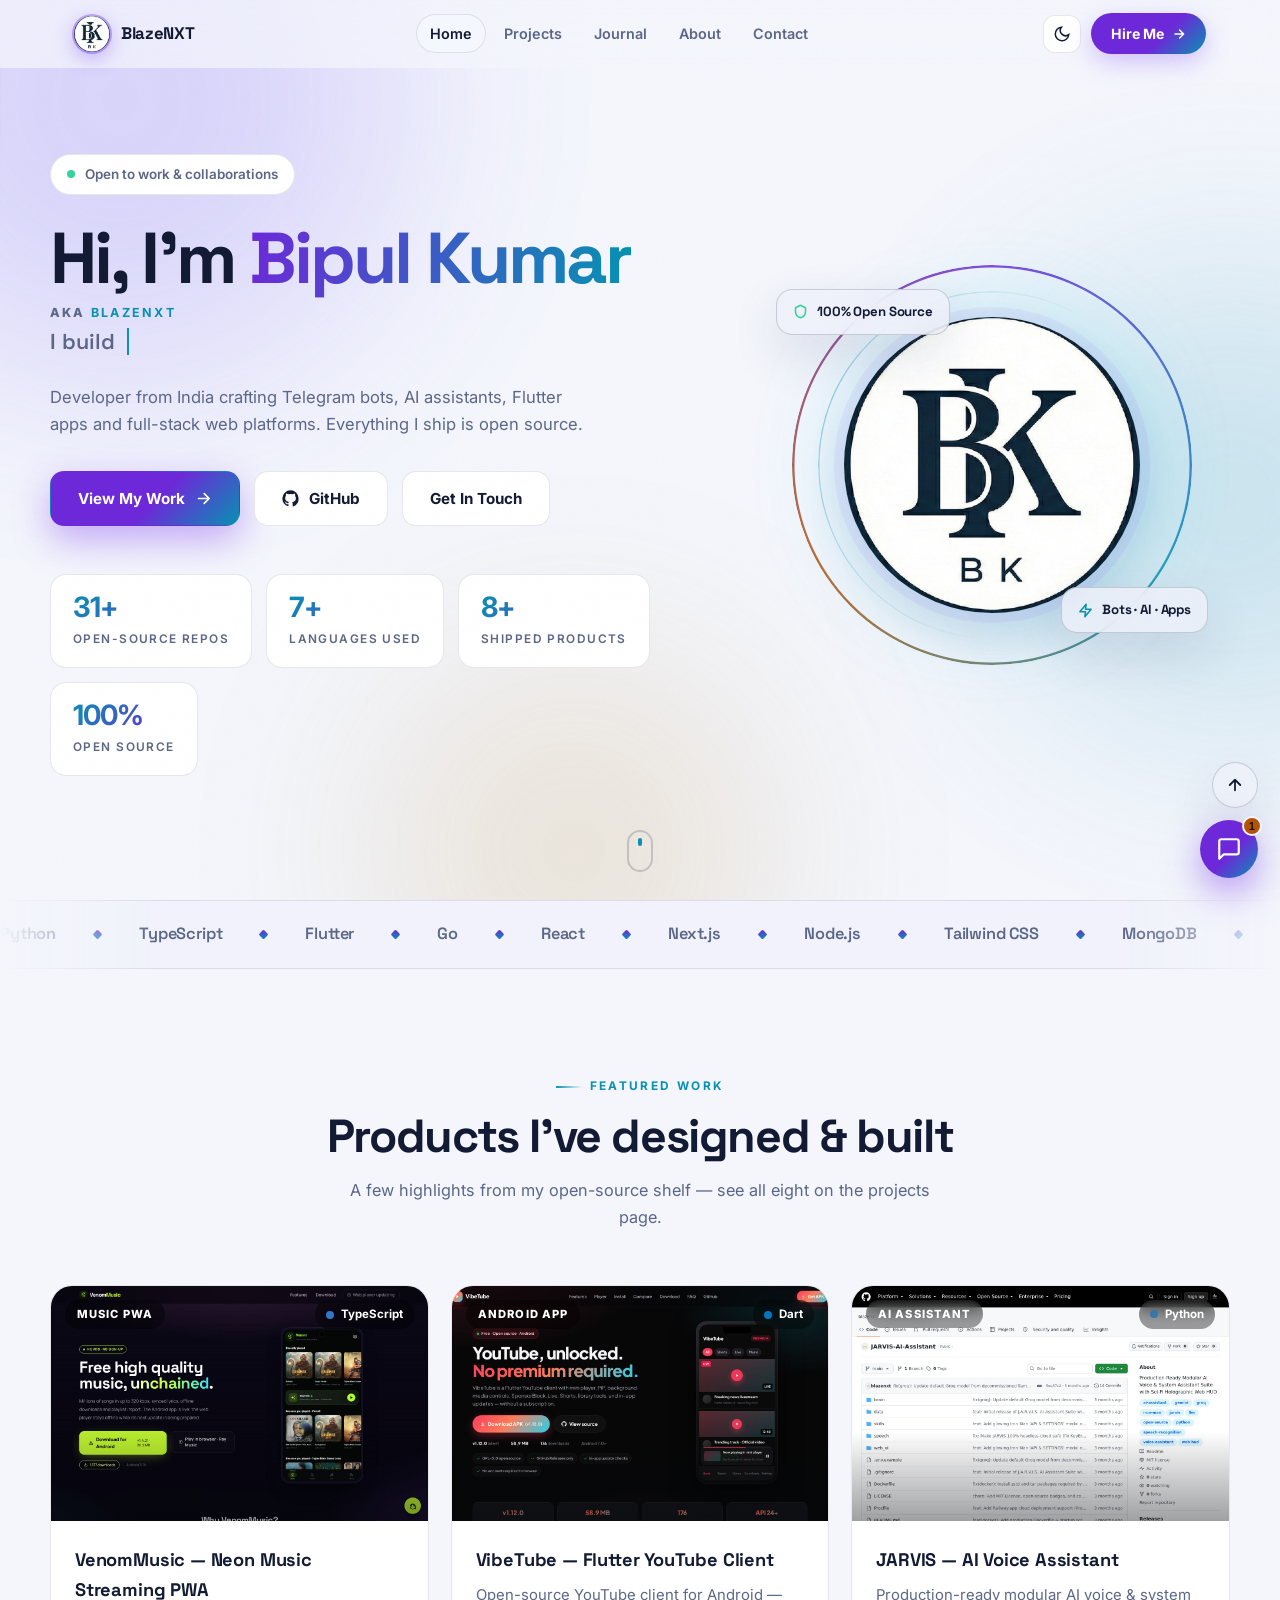
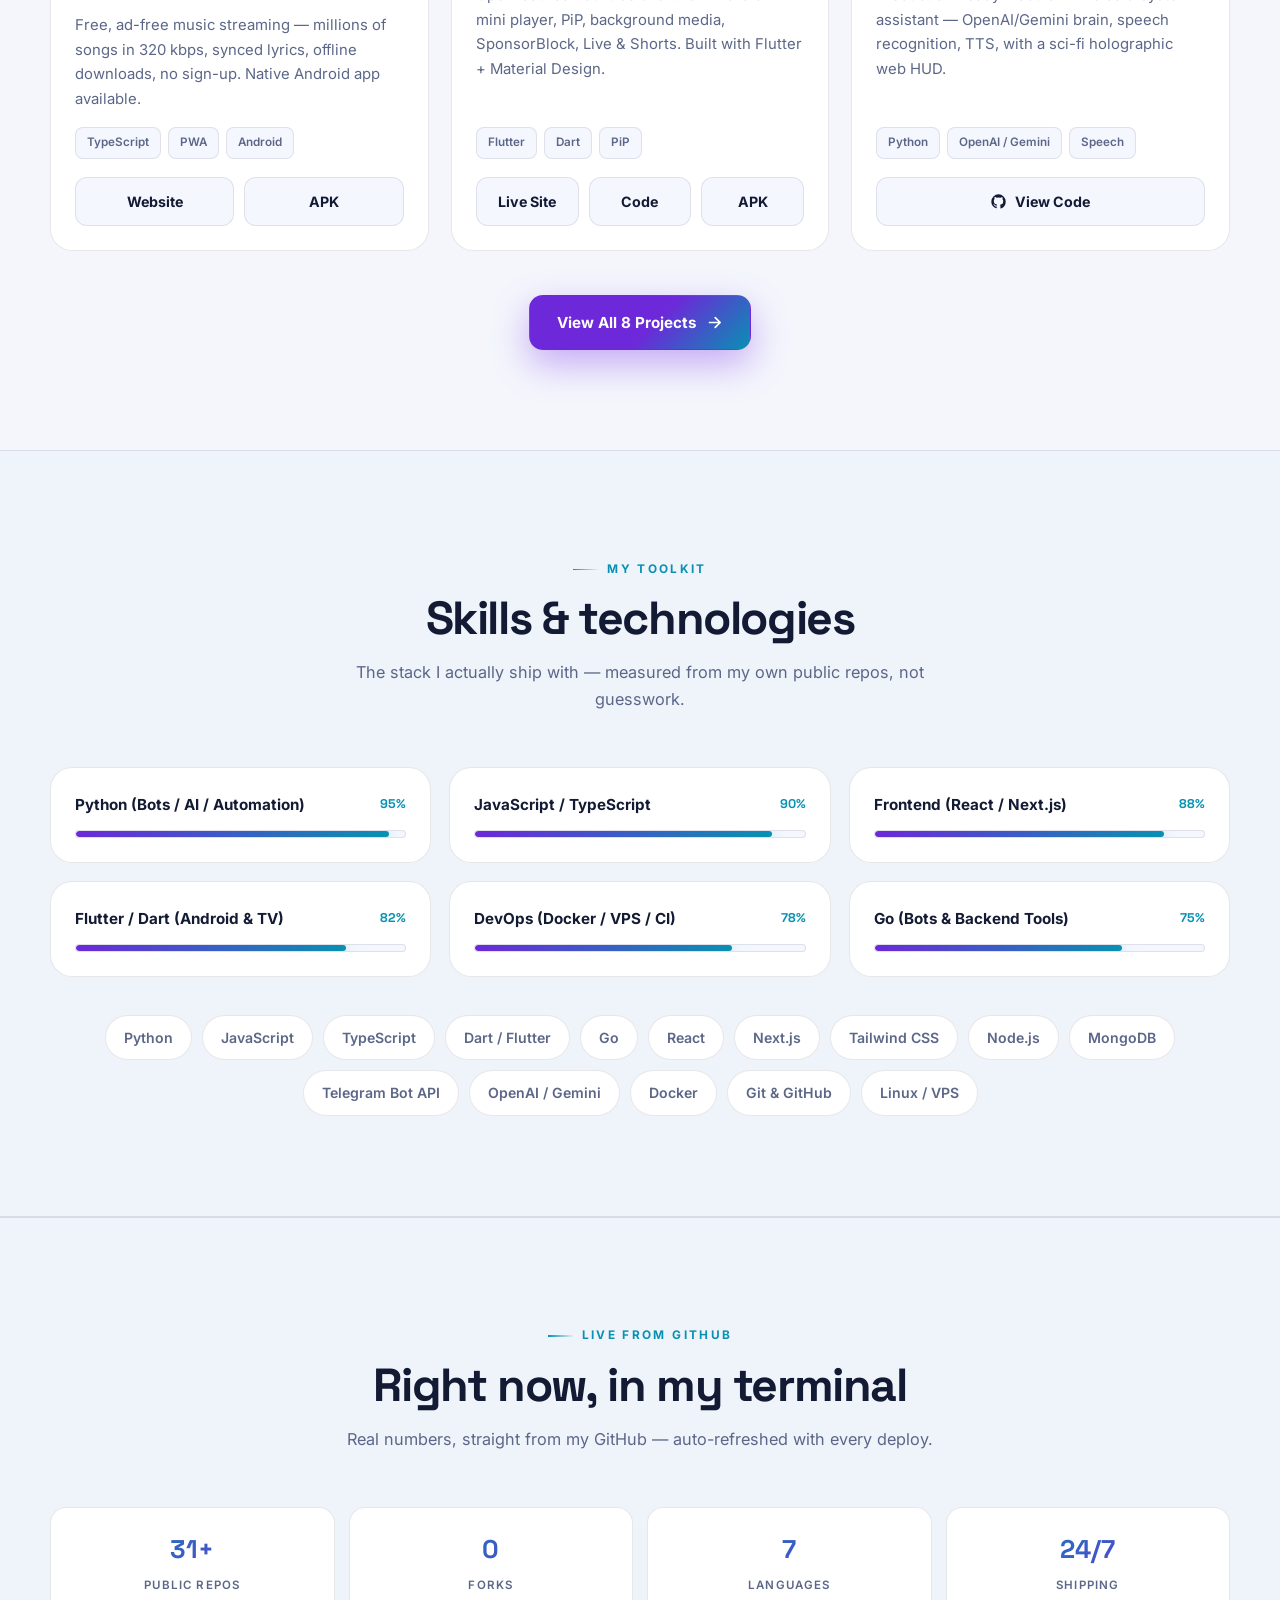
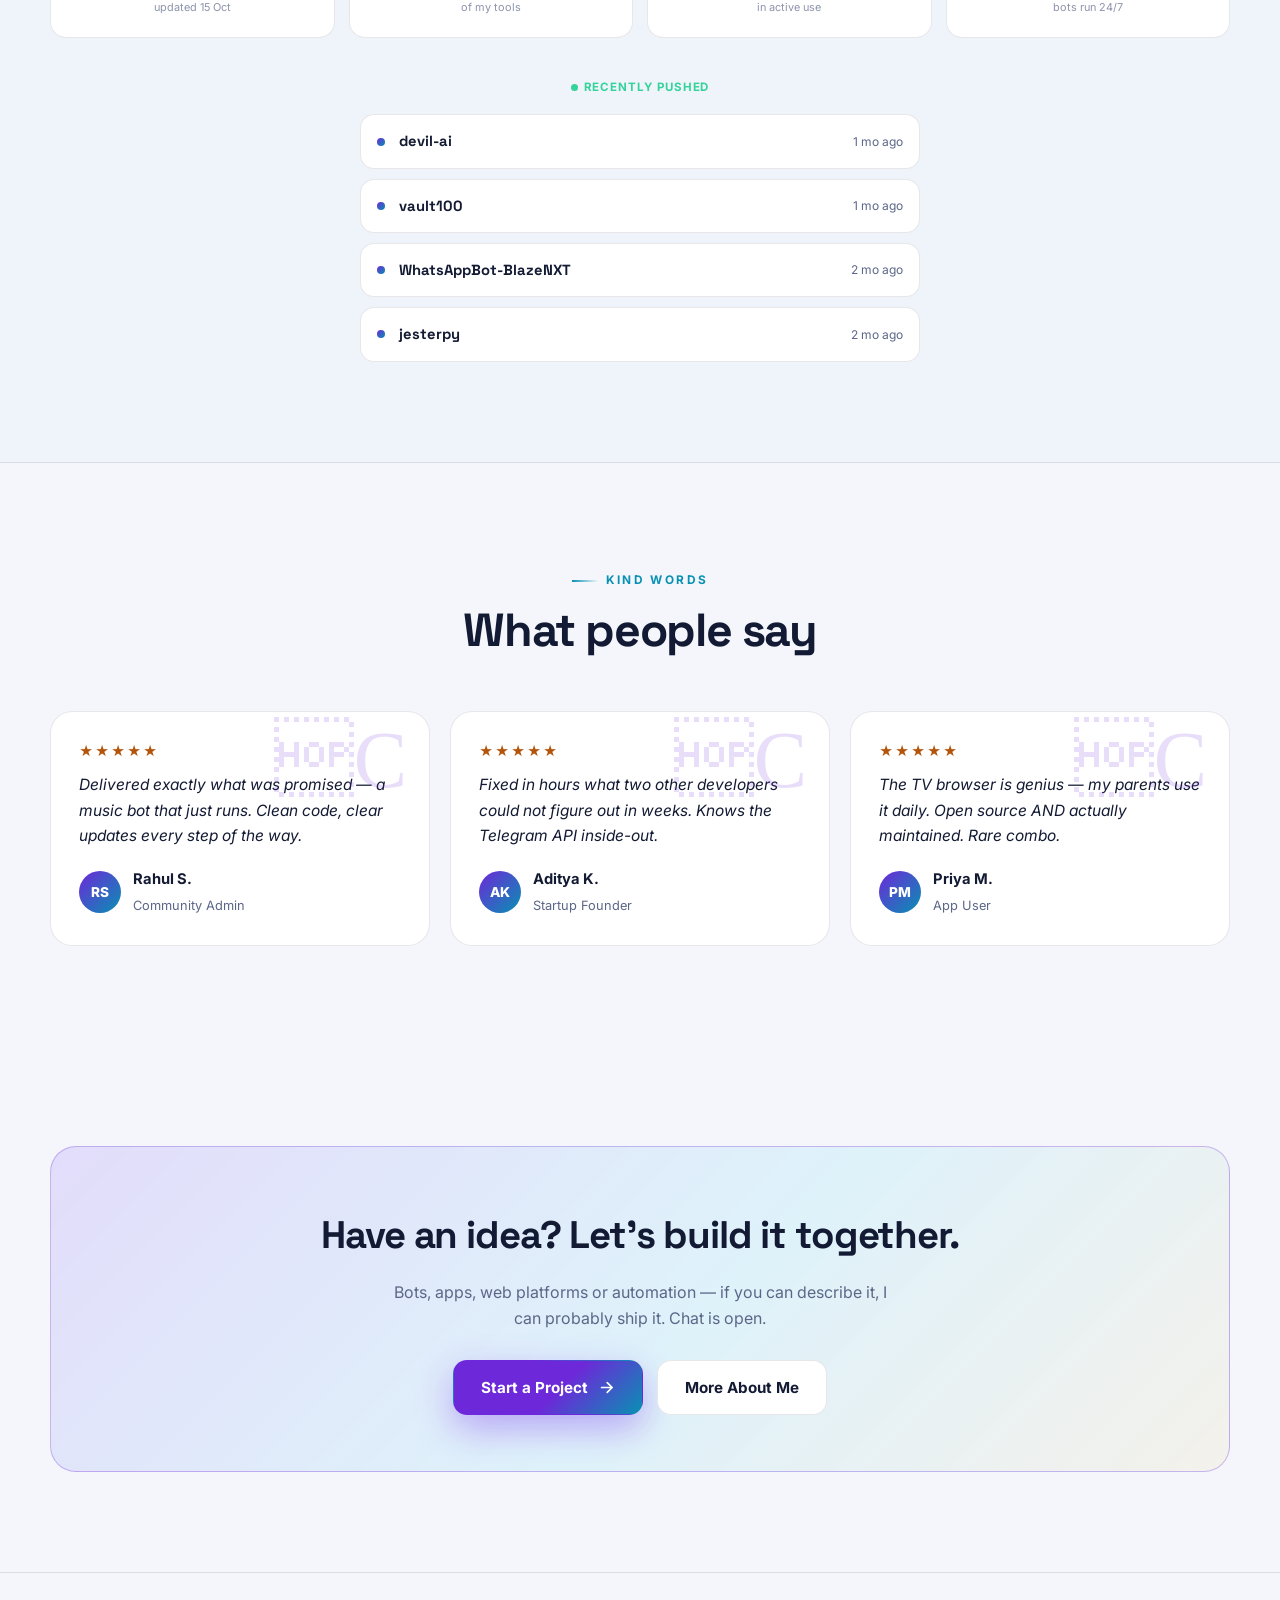
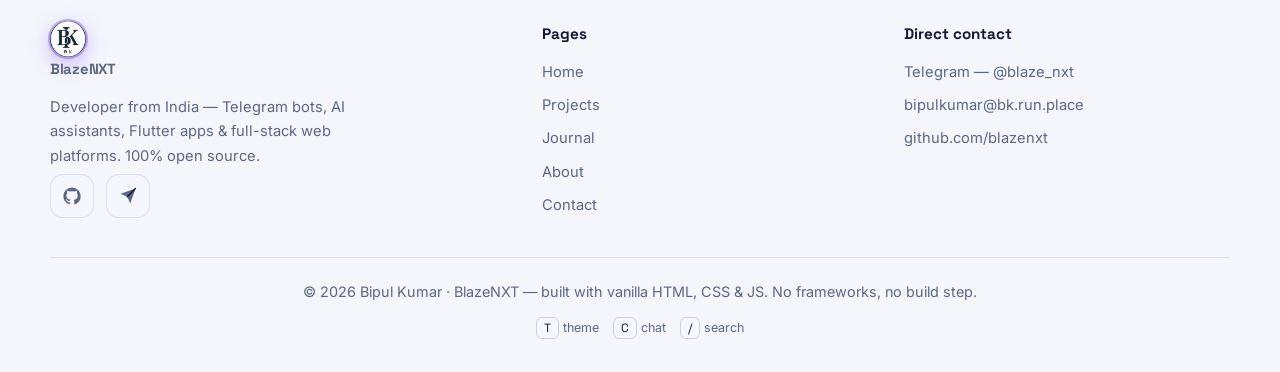
==== index.html @ 7c43fa4e "Update all project descriptions from real repo/live site info" ====
<!DOCTYPE html>
<html lang="en">
<head>
<meta charset="UTF-8" />
<meta name="viewport" content="width=device-width, initial-scale=1.0" />
<title>Bipul Kumar — Full-Stack Developer & Bot Builder</title>
<meta name="description" content="Portfolio of Bipul Kumar (BlazeNXT) — Telegram bots, AI assistants, Flutter apps & full-stack web platforms. 100% open source." />
<link rel="canonical" href="https://blazenxt.github.io/index.html" />
<meta property="og:url" content="https://blazenxt.github.io/index.html" />
<meta property="og:title" content="Bipul Kumar — Full-Stack Developer & Bot Builder" />
<meta property="og:description" content="Portfolio of Bipul Kumar (BlazeNXT) — Telegram bots, AI assistants, Flutter apps & full-stack web platforms. 100% open source." />
<meta property="og:image" content="https://blazenxt.github.io/logo.png" />
<link rel="icon" type="image/png" href="[data-uri]" />
<link rel="preconnect" href="https://fonts.googleapis.com" />
<link rel="preconnect" href="https://fonts.gstatic.com" crossorigin />
<link href="https://fonts.googleapis.com/css2?family=Inter:wght@400;500;600;700;800&family=Space+Grotesk:wght@500;600;700&display=swap" rel="stylesheet" />
<style>
:root{
  --bg:#050816; --bg-2:#0a0f1f;
  --panel:rgba(255,255,255,.05); --panel-2:rgba(255,255,255,.08);
  --text:#eef2ff; --muted:#9aa6c7;
  --line:rgba(255,255,255,.12); --line-2:rgba(255,255,255,.22);
  --accent:#7c3aed; --accent-2:#22d3ee; --accent-3:#fbbf24; --accent-4:#f472b6; --ok:#34d399;
  --radius:22px;
  --shadow:0 30px 80px rgba(0,0,0,.55);
  --glow:0 0 80px rgba(124,58,237,.35);
  --max:1180px;
  --font-display:"Space Grotesk","Inter",system-ui,sans-serif;
  --font-body:"Inter",system-ui,-apple-system,"Segoe UI",Roboto,sans-serif;
}
html[data-theme="light"]{
  --bg:#f4f6fc; --bg-2:#eef1fa; --panel:#ffffff; --panel-2:#f5f7ff;
  --text:#131a33; --muted:#5c6788;
  --line:rgba(19,26,51,.10); --line-2:rgba(19,26,51,.18);
  --accent:#6d28d9; --accent-2:#0891b2; --accent-3:#b45309; --accent-4:#be185d;
  --shadow:0 20px 50px rgba(30,42,90,.12); --glow:0 0 60px rgba(109,40,217,.18);
}
*{box-sizing:border-box;margin:0;padding:0}
html[data-theme="light"] body::after{opacity:.015;mix-blend-mode:multiply}
body::after{content:"";position:fixed;inset:0;z-index:999;pointer-events:none;opacity:.025;mix-blend-mode:overlay;background-image:url("data:image/svg+xml,%3Csvg xmlns='http://www.w3.org/2000/svg' width='200' height='200'%3E%3Cfilter id='n'%3E%3CfeTurbulence type='fractalNoise' baseFrequency='0.9' numOctaves='2' stitchTiles='stitch'/%3E%3C/filter%3E%3Crect width='100%25' height='100%25' filter='url(%23n)'/%3E%3C/svg%3E")}
html{scroll-behavior:smooth}
body{
  font-family:var(--font-body); background:var(--bg); color:var(--text);
  line-height:1.65; -webkit-font-smoothing:antialiased; overflow-x:hidden;
  transition:background .4s ease,color .4s ease;
  animation:pagein .45s ease;
}
@keyframes pagein{from{opacity:0}to{opacity:1}}
::selection{background:rgba(139,92,246,.45);color:#fff}
img{max-width:100%;display:block}
a{color:inherit;text-decoration:none}
section{padding:100px 24px;position:relative;scroll-margin-top:80px}
.wrap{max-width:var(--max);margin:0 auto}
h1,h2,h3,.brand{font-family:var(--font-display)}
.eyebrow{display:inline-flex;align-items:center;gap:8px;font-size:.74rem;letter-spacing:.2em;text-transform:uppercase;color:var(--accent-2);font-weight:700;margin-bottom:14px}
.eyebrow::before{content:"";width:26px;height:1.5px;background:linear-gradient(90deg,var(--accent-2),transparent)}
h2.title{font-size:clamp(1.9rem,4vw,2.9rem);line-height:1.12;letter-spacing:-.03em;font-weight:700}
.lead{color:var(--muted);max-width:62ch;margin-top:14px;font-size:1.02rem}
.section-head{margin-bottom:54px}

/* Ambient */
.ambient{position:fixed;inset:0;z-index:-2;overflow:hidden;pointer-events:none}
.ambient::before{
  content:"";position:absolute;inset:0;
  background:linear-gradient(rgba(255,255,255,.025) 1px,transparent 1px),linear-gradient(90deg,rgba(255,255,255,.025) 1px,transparent 1px);
  background-size:56px 56px;
  mask-image:radial-gradient(ellipse 90% 60% at 50% 0%,#000 30%,transparent 75%);
  -webkit-mask-image:radial-gradient(ellipse 90% 60% at 50% 0%,#000 30%,transparent 75%);
}
html[data-theme="light"] .ambient::before{
  background:linear-gradient(rgba(19,26,51,.05) 1px,transparent 1px),linear-gradient(90deg,rgba(19,26,51,.05) 1px,transparent 1px);
}
html[data-theme="light"] .orb{opacity:.18}
html[data-theme="light"] .ambient::before{opacity:.6}
.orb{position:absolute;border-radius:50%;filter:blur(110px);opacity:.5;animation:drift 22s ease-in-out infinite}
.o1{width:560px;height:560px;background:#5b3df5;top:-180px;left:-160px}
.o2{width:460px;height:460px;background:#0891b2;top:30%;right:-180px;animation-delay:-8s;opacity:.4}
.o3{width:380px;height:380px;background:#b8862d;bottom:-140px;left:30%;animation-delay:-15s;opacity:.22}
@keyframes drift{0%,100%{transform:translate(0,0) scale(1)}33%{transform:translate(60px,-40px) scale(1.1)}66%{transform:translate(-40px,40px) scale(.94)}}

#progress{position:fixed;top:0;left:0;height:2.5px;width:0;z-index:99;background:linear-gradient(90deg,var(--accent),var(--accent-2),var(--accent-3))}

/* Nav */
header.nav{
  position:fixed;top:0;left:0;right:0;z-index:50;
  backdrop-filter:blur(18px);-webkit-backdrop-filter:blur(18px);
  background:color-mix(in srgb,var(--bg) 72%,transparent);
  border-bottom:1px solid transparent;transition:border-color .3s,background .3s;
}
header.nav.scrolled{border-bottom-color:var(--line)}
.nav-in{max-width:var(--max);margin:0 auto;padding:13px 24px;display:flex;align-items:center;gap:18px;justify-content:space-between}
.brand{display:flex;align-items:center;gap:11px;font-weight:700;font-size:1.05rem;letter-spacing:-.02em}
.brand .dot{width:36px;height:36px;border-radius:50%;object-fit:cover;display:block;box-shadow:0 0 0 2px rgba(139,92,246,.5),0 6px 20px rgba(139,92,246,.45)}
nav.links{display:flex;gap:4px;align-items:center}
nav.links a{padding:8px 14px;border-radius:999px;font-size:.9rem;color:var(--muted);font-weight:600;transition:.25s}
nav.links a:hover{color:var(--text);background:var(--panel-2)}
nav.links a.active{color:var(--text);background:var(--panel-2);box-shadow:inset 0 0 0 1px var(--line)}
.nav-actions{display:flex;align-items:center;gap:10px}
.icon-btn{width:38px;height:38px;border-radius:12px;border:1px solid var(--line);background:var(--panel);display:grid;place-items:center;cursor:pointer;color:var(--text);transition:.25s}
.icon-btn:hover{transform:translateY(-2px);border-color:var(--line-2)}
.burger{display:none}
.hire-btn{
  padding:9px 20px;border-radius:999px;font-size:.88rem;font-weight:700;
  background:linear-gradient(135deg,var(--accent),#6d28d9 60%,var(--accent-2));color:#fff;
  box-shadow:0 8px 24px rgba(139,92,246,.35);transition:.25s;display:inline-flex;align-items:center;gap:8px;
}
.hire-btn:hover{transform:translateY(-2px);box-shadow:0 12px 32px rgba(139,92,246,.5)}

/* Buttons */
.btns{display:flex;gap:14px;flex-wrap:wrap}
.btn{padding:14px 27px;border-radius:14px;font-weight:700;font-size:.95rem;cursor:pointer;border:1px solid transparent;transition:.28s;display:inline-flex;align-items:center;gap:10px;font-family:var(--font-body)}
.btn-primary{background:linear-gradient(135deg,var(--accent),#6d28d9 55%,var(--accent-2));color:#fff;box-shadow:0 14px 36px rgba(124,58,237,.4);position:relative;overflow:hidden}
.btn-primary::after{content:"";position:absolute;inset:0;background:linear-gradient(135deg,transparent 30%,rgba(255,255,255,.25) 50%,transparent 70%);transform:translateX(-120%);transition:transform .6s}
.btn-primary:hover{transform:translateY(-3px);box-shadow:0 20px 46px rgba(124,58,237,.55)}
.btn-primary:hover::after{transform:translateX(120%)}
.btn-ghost{background:var(--panel);border-color:var(--line);color:var(--text);backdrop-filter:blur(8px)}
.btn-ghost:hover{transform:translateY(-3px);border-color:var(--line-2);background:var(--panel-2)}

/* Cards */
.card{background:var(--panel);border:1px solid var(--line);border-radius:var(--radius);padding:28px;backdrop-filter:blur(8px);transition:transform .3s,border-color .3s,box-shadow .3s}.card:hover{transform:translateY(-4px);border-color:var(--line-2);box-shadow:var(--shadow)}
.bento{display:grid;grid-template-columns:repeat(12,1fr);gap:18px}
.b-card{background:var(--panel);border:1px solid var(--line);border-radius:var(--radius);padding:28px;transition:.3s;position:relative;overflow:hidden;backdrop-filter:blur(8px)}
.b-card::before{content:"";position:absolute;inset:0;opacity:0;transition:.35s;pointer-events:none;background:radial-gradient(420px circle at var(--mx,50%) var(--my,50%),rgba(139,92,246,.13),transparent 45%)}
.b-card:hover{transform:translateY(-6px) scale(1.01);border-color:var(--accent);box-shadow:var(--glow),0 20px 50px rgba(0,0,0,.35)}
.b-card:hover::before{opacity:1}
.b-card h3{font-size:1.12rem;margin-bottom:10px;display:flex;align-items:center;gap:12px;letter-spacing:-.01em}
.b-card h3 .ic{width:38px;height:38px;border-radius:12px;display:grid;place-items:center;flex:none;background:color-mix(in srgb,var(--accent) 16%,transparent);border:1px solid color-mix(in srgb,var(--accent) 30%,transparent);color:var(--accent-2)}
.b-card p{color:var(--muted);font-size:.95rem}

/* Hero */
.hero{min-height:100svh;display:flex;align-items:center;padding-top:130px;overflow:hidden}
.hero-grid{display:grid;grid-template-columns:1.15fr .85fr;gap:60px;align-items:center;position:relative;z-index:1}
.pill{display:inline-flex;align-items:center;gap:10px;padding:8px 16px;border-radius:999px;background:var(--panel);border:1px solid var(--line);font-size:.84rem;color:var(--muted);font-weight:600;backdrop-filter:blur(8px)}
.pulse{width:8px;height:8px;border-radius:50%;background:var(--ok);box-shadow:0 0 0 0 rgba(52,211,153,.7);animation:pulse 2.2s infinite}
@keyframes pulse{0%{box-shadow:0 0 0 0 rgba(52,211,153,.55)}70%{box-shadow:0 0 0 12px rgba(52,211,153,0)}100%{box-shadow:0 0 0 0 rgba(52,211,153,0)}}
h1{font-size:clamp(2.5rem,6.4vw,4.5rem);line-height:1.04;letter-spacing:-.04em;margin:26px 0 8px;font-weight:700}
.grad{background:linear-gradient(100deg,var(--accent) 0%,var(--accent-2) 50%,var(--accent-3) 100%);background-size:200% 100%;-webkit-background-clip:text;background-clip:text;color:transparent;animation:gradshift 6s ease-in-out infinite}
@keyframes gradshift{0%,100%{background-position:0% 0}50%{background-position:100% 0}}
.aka{font-size:.78rem;font-weight:800;letter-spacing:.18em;text-transform:uppercase;color:var(--muted)}
.aka b{color:var(--accent-2)}
.role{font-size:clamp(1.05rem,2.4vw,1.35rem);color:var(--muted);font-weight:600;min-height:1.6em;font-family:var(--font-display)}
.role span{color:var(--accent-2)}
.caret{border-right:2.5px solid var(--accent-2);animation:blink 1s steps(2,start) infinite}
@keyframes blink{50%{border-color:transparent}}
.hero p.desc{color:var(--muted);margin:24px 0 32px;max-width:54ch;font-size:1.04rem}
.stats{display:flex;gap:14px;margin-top:48px;flex-wrap:wrap}
.stat{padding:16px 22px;border-radius:16px;background:var(--panel);border:1px solid var(--line);backdrop-filter:blur(8px);min-width:128px}
.stat b{display:block;font-size:1.75rem;letter-spacing:-.03em;line-height:1.2;background:linear-gradient(135deg,var(--accent-2),var(--accent));-webkit-background-clip:text;background-clip:text;color:transparent}
.stat span{font-size:.74rem;color:var(--muted);text-transform:uppercase;letter-spacing:.12em;font-weight:600}

/* Logo halo */
.logo-halo{position:relative;width:min(400px,100%);aspect-ratio:1;margin:0 auto;display:grid;place-items:center}
.ring{position:absolute;inset:0;border-radius:50%;background:conic-gradient(from 0deg,var(--accent),var(--accent-2),var(--accent-3),var(--accent));animation:spin 9s linear infinite;mask:radial-gradient(farthest-side,transparent calc(100% - 3px),#000 calc(100% - 2px));-webkit-mask:radial-gradient(farthest-side,transparent calc(100% - 3px),#000 calc(100% - 2px));opacity:.85}
.ring2{position:absolute;inset:26px;border-radius:50%;background:conic-gradient(from 180deg,transparent,var(--accent-2),transparent 60%);animation:spin 14s linear infinite reverse;mask:radial-gradient(farthest-side,transparent calc(100% - 2px),#000 calc(100% - 1px));-webkit-mask:radial-gradient(farthest-side,transparent calc(100% - 2px),#000 calc(100% - 1px));opacity:.4}
@keyframes spin{to{transform:rotate(360deg)}}
.halo-img{width:74%;border-radius:50%;position:relative;z-index:1;box-shadow:0 0 0 10px rgba(139,92,246,.08),0 0 90px rgba(34,211,238,.25),var(--shadow)}
.halo-float{position:absolute;z-index:2;background:color-mix(in srgb,var(--bg-2) 82%,transparent);border:1px solid var(--line-2);border-radius:16px;padding:11px 16px;font-size:.83rem;font-weight:700;display:flex;gap:9px;align-items:center;backdrop-filter:blur(12px);box-shadow:var(--shadow);animation:bob 6s ease-in-out infinite;font-family:var(--font-display);letter-spacing:-.01em}
.hf1{top:6%;left:-4%}.hf2{bottom:8%;right:-4%;animation-delay:-3s}
@keyframes bob{0%,100%{transform:translateY(0)}50%{transform:translateY(-12px)}}

/* Marquee */
.marquee{border-block:1px solid var(--line);padding:20px 0;overflow:hidden;background:color-mix(in srgb,var(--bg-2) 60%,transparent);mask-image:linear-gradient(90deg,transparent,#000 12%,#000 88%,transparent);-webkit-mask-image:linear-gradient(90deg,transparent,#000 12%,#000 88%,transparent)}
.mq-track{display:flex;gap:38px;width:max-content;animation:mq 30s linear infinite}
.marquee:hover .mq-track{animation-play-state:paused}
@keyframes mq{to{transform:translateX(-50%)}}
.mq-item{display:flex;align-items:center;gap:38px;font-family:var(--font-display);font-size:1.02rem;font-weight:600;color:var(--muted);white-space:nowrap;letter-spacing:-.01em}
.mq-item i{width:7px;height:7px;background:linear-gradient(135deg,var(--accent),var(--accent-2));transform:rotate(45deg);border-radius:1.5px;flex:none}

/* Soft band */
.soft{background:color-mix(in srgb,var(--bg-2) 72%,transparent);border-block:1px solid var(--line)}

/* Projects */
.filters{display:flex;gap:10px;justify-content:center;flex-wrap:wrap;margin-bottom:40px}
.filter{padding:10px 22px;border-radius:999px;background:var(--panel);border:1px solid var(--line);color:var(--muted);font-weight:700;font-size:.88rem;cursor:pointer;transition:.25s;font-family:var(--font-body)}
.filter.active{background:linear-gradient(135deg,var(--accent),var(--accent-2));color:#fff;border-color:transparent;box-shadow:0 8px 24px rgba(124,58,237,.35)}
.filter:not(.active):hover{color:var(--text);border-color:var(--line-2)}
.projects{display:grid;grid-template-columns:repeat(auto-fit,minmax(330px,1fr));gap:22px}
.project{background:var(--panel);border:1px solid var(--line);border-radius:var(--radius);overflow:hidden;transition:.35s;display:flex;flex-direction:column;backdrop-filter:blur(8px)}
.project:hover{transform:translateY(-10px);border-color:var(--accent);box-shadow:var(--shadow),0 0 40px rgba(124,58,237,.2)}
.project.hidden{display:none}
.preview{position:relative;aspect-ratio:16/10;overflow:hidden;background:var(--bg-2)}
.preview img{width:100%;height:100%;object-fit:cover;object-position:top center;display:block;transition:transform .5s cubic-bezier(.2,.8,.2,1)}
.project:hover .preview img{transform:scale(1.05)}
.preview::after{content:"";position:absolute;inset:0;pointer-events:none;background:linear-gradient(180deg,rgba(4,6,13,0) 62%,rgba(4,6,13,.38))}
.preview .tag{position:absolute;top:14px;left:14px;font-size:.7rem;font-weight:800;padding:5px 12px;border-radius:999px;background:rgba(0,0,0,.38);color:#fff;backdrop-filter:blur(8px);letter-spacing:.1em;text-transform:uppercase;z-index:2}
.preview .lang{position:absolute;top:14px;right:14px;font-size:.72rem;font-weight:700;padding:5px 11px;border-radius:999px;background:rgba(0,0,0,.38);color:#fff;backdrop-filter:blur(8px);z-index:2;display:flex;align-items:center;gap:7px}
.lang i{width:8px;height:8px;border-radius:50%;flex:none}
.p-body{padding:24px;display:flex;flex-direction:column;flex:1}
.p-body h3{font-size:1.14rem;margin-bottom:8px;letter-spacing:-.01em}
.p-body p{color:var(--muted);font-size:.93rem;margin-bottom:16px;flex:1}
.stack{display:flex;flex-wrap:wrap;gap:7px;margin-bottom:18px}
.stack span{font-size:.73rem;padding:5px 11px;border-radius:8px;background:var(--panel-2);color:var(--muted);font-weight:600;border:1px solid var(--line)}
.gh-btn{display:flex;align-items:center;justify-content:center;gap:9px;padding:12px;border-radius:12px;font-size:.89rem;font-weight:700;border:1px solid var(--line);color:var(--text);transition:.25s;background:var(--panel-2)}
.gh-btn:hover{border-color:var(--line-2);transform:translateY(-2px);box-shadow:0 10px 26px rgba(0,0,0,.25)}
.btn-row{display:flex;gap:10px}
.btn-row .gh-btn{flex:1}

/* Skills */
.skills-wrap{display:grid;grid-template-columns:repeat(auto-fit,minmax(310px,1fr));gap:18px}
.skill{padding:24px}
.skill-top{display:flex;justify-content:space-between;align-items:center;margin-bottom:13px;font-weight:700;font-size:.95rem}
.skill-top small{color:var(--accent-2);font-weight:800;font-family:var(--font-display)}
.bar{height:8px;border-radius:999px;background:var(--panel-2);overflow:hidden;border:1px solid var(--line)}
.bar i{display:block;height:100%;width:0;border-radius:999px;background:linear-gradient(90deg,var(--accent),var(--accent-2));box-shadow:0 0 14px rgba(34,211,238,.5);transition:width 1.4s cubic-bezier(.2,.8,.2,1)}
.tools{display:flex;flex-wrap:wrap;gap:10px;margin-top:38px;justify-content:center}
.tool{padding:10px 18px;border-radius:999px;background:var(--panel);border:1px solid var(--line);font-size:.88rem;font-weight:600;color:var(--muted);transition:.25s;cursor:default}
.tool:hover{color:var(--text);border-color:var(--accent);transform:translateY(-3px);box-shadow:var(--glow)}

/* Timeline */
.timeline{position:relative;padding-left:38px;max-width:760px;margin:0 auto}
.timeline::before{content:"";position:absolute;left:10px;top:8px;bottom:8px;width:2px;background:linear-gradient(180deg,var(--accent),var(--accent-2),transparent)}
.tl-item{position:relative;margin-bottom:38px}
.tl-item:last-child{margin-bottom:0}
.tl-item::before{content:"";position:absolute;left:-34px;top:20px;width:18px;height:18px;border-radius:50%;background:var(--bg);border:3px solid var(--accent);box-shadow:0 0 0 5px color-mix(in srgb,var(--accent) 20%,transparent),0 0 18px rgba(139,92,246,.6)}
.tl-card{background:var(--panel);border:1px solid var(--line);border-radius:16px;padding:22px 24px;transition:.3s;backdrop-filter:blur(8px)}
.tl-card:hover{border-color:var(--line-2);transform:translateX(6px)}
.tl-date{font-size:.76rem;color:var(--accent-2);font-weight:800;letter-spacing:.14em;text-transform:uppercase}
.tl-card h3{font-size:1.1rem;margin:6px 0 3px}
.tl-card .org{color:var(--muted);font-weight:600;font-size:.92rem}
.tl-card p{color:var(--muted);font-size:.93rem;margin-top:9px}

/* Contact */
.contact-grid{display:grid;grid-template-columns:.9fr 1.1fr;gap:20px;align-items:start}
.contact-info{display:grid;gap:13px;margin-top:4px}
.ci{display:flex;gap:14px;align-items:center;padding:15px;border-radius:14px;background:var(--panel-2);border:1px solid var(--line);transition:.25s}
.ci:hover{border-color:var(--line-2);transform:translateY(-2px)}
.ci .ic{width:42px;height:42px;border-radius:13px;display:grid;place-items:center;flex:none;background:color-mix(in srgb,var(--accent) 20%,transparent);border:1px solid color-mix(in srgb,var(--accent) 32%,transparent);color:var(--accent-2)}
.ci small{display:block;color:var(--muted);font-size:.78rem;text-transform:uppercase;letter-spacing:.1em;font-weight:700}
.ci b{font-size:.94rem;word-break:break-all}
.field{margin-bottom:16px}
.field label{display:block;font-size:.83rem;font-weight:700;margin-bottom:8px;color:var(--muted)}
.field input,.field textarea{width:100%;padding:14px 16px;border-radius:13px;border:1px solid var(--line);background:var(--panel-2);color:var(--text);font-family:inherit;font-size:.95rem;transition:.25s}
.field input:focus,.field textarea:focus{outline:none;border-color:var(--accent);box-shadow:0 0 0 4px color-mix(in srgb,var(--accent) 16%,transparent)}
textarea{resize:vertical;min-height:130px}
.faq details{background:var(--panel);border:1px solid var(--line);border-radius:14px;padding:18px 22px;margin-bottom:12px;transition:.25s}
.faq details[open]{border-color:var(--line-2)}
.faq summary{cursor:pointer;font-weight:700;font-family:var(--font-display);letter-spacing:-.01em;list-style:none;display:flex;align-items:center;gap:12px}
.faq summary::before{content:"+";width:26px;height:26px;border-radius:9px;background:color-mix(in srgb,var(--accent) 18%,transparent);color:var(--accent-2);display:grid;place-items:center;font-weight:800;flex:none;transition:.25s}
.faq details[open] summary::before{content:"–"}
.faq details p{color:var(--muted);font-size:.93rem;margin-top:12px;padding-left:38px}

/* CTA band */
.cta-band{
  border-radius:26px;padding:56px 40px;text-align:center;position:relative;overflow:hidden;
  background:linear-gradient(135deg,rgba(139,92,246,.16),rgba(34,211,238,.10) 55%,rgba(251,191,36,.08));
  border:1px solid color-mix(in srgb,var(--accent) 30%,transparent);
}
.cta-band h2{font-size:clamp(1.6rem,3.4vw,2.4rem);letter-spacing:-.03em;margin-bottom:12px}
.cta-band p{color:var(--muted);max-width:52ch;margin:0 auto 28px}

/* Footer */
footer{border-top:1px solid var(--line);padding:48px 24px 34px;color:var(--muted);font-size:.9rem}
.foot-grid{max-width:var(--max);margin:0 auto;display:grid;grid-template-columns:1.4fr 1fr 1fr;gap:36px;margin-bottom:30px}
.foot-grid h4{font-family:var(--font-display);color:var(--text);margin-bottom:14px;font-size:.95rem}
.foot-grid a{display:block;color:var(--muted);margin-bottom:9px;transition:.2s;font-size:.92rem}
.foot-grid a:hover{color:var(--accent-2)}
.foot-bottom{max-width:var(--max);margin:0 auto;padding-top:22px;border-top:1px solid var(--line);text-align:center}
.socials{display:flex;gap:12px;margin-top:6px}
.socials a{width:44px;height:44px;border-radius:13px;display:grid;place-items:center;background:var(--panel-2);border:1px solid var(--line);transition:.25s;color:var(--muted)}
.socials a:hover{transform:translateY(-4px);color:#fff;background:linear-gradient(135deg,var(--accent),var(--accent-2));border-color:transparent;box-shadow:0 12px 28px rgba(124,58,237,.4)}

/* Floating stack: back-to-top + chat */
.fab-stack{position:fixed;right:22px;bottom:22px;z-index:80;display:flex;flex-direction:column;gap:12px;align-items:flex-end}
.to-top{width:46px;height:46px;border-radius:50%;background:color-mix(in srgb,var(--bg-2) 85%,transparent);border:1px solid var(--line-2);display:grid;place-items:center;cursor:pointer;color:var(--text);backdrop-filter:blur(12px);opacity:0;pointer-events:none;transition:.3s;box-shadow:var(--shadow)}
.to-top.show{opacity:1;pointer-events:auto}
.to-top:hover{border-color:var(--accent);color:var(--accent-2);transform:translateY(-3px)}

/* Chat widget */
.chat-fab{
  width:58px;height:58px;border-radius:50%;border:none;cursor:pointer;position:relative;
  background:linear-gradient(135deg,var(--accent),#6d28d9 55%,var(--accent-2));
  display:grid;place-items:center;color:#fff;
  box-shadow:0 14px 36px rgba(124,58,237,.5);transition:.3s;
}
.chat-fab:hover{transform:scale(1.08)}
.chat-fab svg{transition:.3s}
.chat-fab .badge{
  position:absolute;top:-4px;right:-4px;min-width:20px;height:20px;border-radius:999px;
  background:var(--accent-3);color:#1a1204;font-size:.7rem;font-weight:800;
  display:grid;place-items:center;padding:0 5px;border:2px solid var(--bg);
}
.chat-panel{
  position:fixed;right:22px;bottom:92px;width:min(370px,calc(100vw - 34px));height:min(520px,calc(100vh - 130px));
  background:color-mix(in srgb,var(--bg-2) 92%,transparent);border:1px solid var(--line-2);border-radius:22px;
  box-shadow:var(--shadow);backdrop-filter:blur(20px);z-index:90;
  display:flex;flex-direction:column;overflow:hidden;
  opacity:0;pointer-events:none;transform:translateY(16px) scale(.98);transition:.3s cubic-bezier(.2,.8,.2,1);
}
.chat-panel.open{opacity:1;pointer-events:auto;transform:none}
.ch-head{
  padding:16px 18px;display:flex;align-items:center;gap:12px;
  background:linear-gradient(135deg,rgba(139,92,246,.25),rgba(34,211,238,.14));
  border-bottom:1px solid var(--line);
}
.ch-avatar{width:40px;height:40px;border-radius:50%;object-fit:cover;box-shadow:0 0 0 2px rgba(139,92,246,.5)}
.ch-title{font-family:var(--font-display);font-weight:700;font-size:.98rem;letter-spacing:-.01em}
.ch-status{font-size:.76rem;color:var(--ok);display:flex;align-items:center;gap:6px;font-weight:600}
.ch-status i{width:7px;height:7px;border-radius:50%;background:var(--ok);animation:pulse 2.2s infinite}
.ch-close{margin-left:auto;background:none;border:none;color:var(--muted);cursor:pointer;font-size:1.2rem;padding:6px;line-height:1}
.ch-close:hover{color:var(--text)}
.ch-msgs{flex:1;overflow-y:auto;padding:16px;display:flex;flex-direction:column;gap:10px}
.ch-msgs::-webkit-scrollbar{width:5px}
.ch-msgs::-webkit-scrollbar-thumb{background:var(--line-2);border-radius:99px}
.msg{max-width:82%;padding:10px 14px;border-radius:16px;font-size:.9rem;line-height:1.5;animation:msgin .25s ease}
@keyframes msgin{from{opacity:0;transform:translateY(6px)}to{opacity:1;transform:none}}
.msg.bot{background:var(--panel-2);border:1px solid var(--line);border-bottom-left-radius:5px;align-self:flex-start;color:var(--text)}
.msg.user{background:linear-gradient(135deg,var(--accent),#6d28d9);color:#fff;border-bottom-right-radius:5px;align-self:flex-end}
.ch-chips{display:flex;flex-wrap:wrap;gap:7px;padding:0 16px 10px}
.chip-btn{padding:7px 13px;border-radius:999px;background:var(--panel);border:1px solid var(--line);color:var(--muted);font-size:.8rem;font-weight:600;cursor:pointer;transition:.2s;font-family:var(--font-body)}
.chip-btn:hover{border-color:var(--accent);color:var(--text)}
.ch-send-opts{display:flex;flex-direction:column;gap:7px;padding:0 16px 12px}
.send-opt{
  display:flex;align-items:center;gap:11px;padding:11px 14px;border-radius:13px;
  border:1px solid var(--line);background:var(--panel);font-size:.88rem;font-weight:700;
  cursor:pointer;transition:.22s;color:var(--text);font-family:var(--font-body);text-align:left;
}
.send-opt:hover{border-color:var(--line-2);transform:translateX(3px)}
.send-opt i{width:30px;height:30px;border-radius:10px;display:grid;place-items:center;flex:none;color:#fff}
.send-opt small{display:block;font-weight:500;color:var(--muted);font-size:.76rem}
.ch-inputrow{display:flex;gap:9px;padding:12px;border-top:1px solid var(--line);background:color-mix(in srgb,var(--bg) 45%,transparent)}
.ch-inputrow input{
  flex:1;padding:12px 15px;border-radius:999px;border:1px solid var(--line);
  background:var(--panel-2);color:var(--text);font-family:inherit;font-size:.9rem;outline:none;transition:.25s;
}
.ch-inputrow input:focus{border-color:var(--accent)}
.ch-inputrow button{
  width:46px;height:46px;border-radius:50%;border:none;cursor:pointer;flex:none;
  background:linear-gradient(135deg,var(--accent),var(--accent-2));color:#fff;display:grid;place-items:center;transition:.25s;
}
.ch-inputrow button:hover{transform:scale(1.06)}


/* GitHub live stats */
.gh-stats{display:grid;grid-template-columns:repeat(auto-fit,minmax(150px,1fr));gap:14px;margin-top:20px}
.ghs{padding:20px;border-radius:16px;background:var(--panel);border:1px solid var(--line);text-align:center;transition:.25s}
.ghs:hover{border-color:var(--line-2);transform:translateY(-3px)}
.ghs b{display:block;font-size:1.6rem;font-family:var(--font-display);background:linear-gradient(135deg,var(--accent-2),var(--accent));-webkit-background-clip:text;background-clip:text;color:transparent}
.ghs span{font-size:.72rem;color:var(--muted);text-transform:uppercase;letter-spacing:.1em;font-weight:600}
.ghs small{display:block;font-size:.68rem;color:var(--muted);opacity:.7;margin-top:3px}
.live-dot{display:inline-flex;align-items:center;gap:6px;font-size:.72rem;color:var(--ok);font-weight:700;letter-spacing:.08em;text-transform:uppercase}
.live-dot i{width:7px;height:7px;border-radius:50%;background:var(--ok);animation:pulse 2s infinite}

/* Now building */
.now-building{margin-top:26px;display:grid;gap:10px}
.nb{display:flex;align-items:center;gap:14px;padding:14px 16px;border-radius:14px;background:var(--panel);border:1px solid var(--line);transition:.25s}
.nb:hover{border-color:var(--line-2);transform:translateX(4px)}
.nb .repo{font-family:var(--font-display);font-weight:700;font-size:.92rem;color:var(--text)}
.nb .when{margin-left:auto;font-size:.75rem;color:var(--muted);flex:none}
.nb a{display:flex;align-items:center;gap:14px;flex:1;min-width:0}
.nb .dot{width:8px;height:8px;border-radius:50%;background:linear-gradient(135deg,var(--accent),var(--accent-2));flex:none}

/* Testimonials */
.testi-grid{display:grid;grid-template-columns:repeat(auto-fit,minmax(300px,1fr));gap:20px}
.testi{padding:28px;position:relative}
.testi::before{content:"C";position:absolute;top:8px;right:22px;font-size:5rem;font-family:Georgia,serif;color:var(--accent);opacity:.15;line-height:1}
.testi p{color:var(--text);font-size:.97rem;margin-bottom:18px;font-style:italic}
.testi .who{display:flex;align-items:center;gap:12px}
.testi .who .av{width:42px;height:42px;border-radius:50%;background:linear-gradient(135deg,var(--accent),var(--accent-2));display:grid;place-items:center;color:#fff;font-weight:800;font-size:.85rem;flex:none}
.testi .who b{display:block;font-size:.92rem;color:var(--text)}
.testi .who small{color:var(--muted);font-size:.8rem}
.testi .stars-row{color:var(--accent-3);letter-spacing:2px;font-size:.85rem;margin-bottom:10px}

/* Project search */
.search-wrap{position:relative;max-width:460px;margin:0 auto 34px}
.search-wrap svg{position:absolute;left:16px;top:50%;transform:translateY(-50%);color:var(--muted)}
#projSearch{width:100%;padding:14px 18px 14px 46px;border-radius:999px;border:1px solid var(--line);background:var(--panel);color:var(--text);font-size:.95rem;font-family:inherit;outline:none;transition:.25s}
#projSearch:focus{border-color:var(--accent);box-shadow:0 0 0 4px color-mix(in srgb,var(--accent) 14%,transparent)}
.no-results{display:none;text-align:center;color:var(--muted);padding:40px;font-size:.95rem}

/* Blog */
.blog-grid{display:grid;grid-template-columns:repeat(auto-fit,minmax(300px,1fr));gap:20px}
.post{padding:0;overflow:hidden;transition:.3s;display:flex;flex-direction:column}
.post:hover{transform:translateY(-5px);border-color:var(--line-2)}
.post .post-body{padding:24px;flex:1;display:flex;flex-direction:column}
.post .p-date{font-size:.74rem;color:var(--accent-2);font-weight:700;letter-spacing:.1em;text-transform:uppercase}
.post h3{margin:8px 0 10px;font-size:1.08rem;letter-spacing:-.01em}
.post p{color:var(--muted);font-size:.92rem;flex:1}
.post .read-more{margin-top:16px;color:var(--accent-2);font-weight:700;font-size:.88rem;display:inline-flex;align-items:center;gap:7px}
.post .read-more:hover{text-decoration:underline}

/* Animated timeline */
.tl-item .tl-progress{height:5px;border-radius:99px;background:var(--panel-2);margin-top:14px;overflow:hidden;border:1px solid var(--line)}
.tl-item .tl-progress i{display:block;height:100%;width:0;background:linear-gradient(90deg,var(--accent),var(--accent-2));transition:width 1.2s cubic-bezier(.2,.8,.2,1)}

/* Keyboard hints footer */
.kbd-hints{display:flex;gap:14px;justify-content:center;flex-wrap:wrap;margin-top:14px;font-size:.78rem;color:var(--muted)}
.kbd-hints kbd{background:var(--panel-2);border:1px solid var(--line-2);border-radius:6px;padding:2px 7px;font-family:var(--font-display);font-size:.75rem;color:var(--text)}

/* 404 */
.nf-wrap{min-height:100svh;display:grid;place-items:center;text-align:center;padding:120px 24px 60px;position:relative;z-index:1}
.nf-code{font-size:clamp(5rem,18vw,11rem);font-weight:800;line-height:1;letter-spacing:-.04em;background:linear-gradient(100deg,var(--accent),var(--accent-2),var(--accent-3));-webkit-background-clip:text;background-clip:text;color:transparent}
.nf-wrap h1{font-size:clamp(1.4rem,3vw,2rem);margin:10px 0 14px}
.nf-wrap p{color:var(--muted);max-width:46ch;margin:0 auto 30px}

/* Project detail */
.pd-hero{display:grid;grid-template-columns:1.1fr .9fr;gap:44px;align-items:center;padding-top:150px}
.pd-hero .preview{border-radius:22px;border:1px solid var(--line);box-shadow:var(--shadow)}
.pd-meta{display:flex;gap:10px;flex-wrap:wrap;margin:18px 0 22px}
.pd-meta span{font-size:.78rem;padding:6px 13px;border-radius:999px;background:var(--panel-2);border:1px solid var(--line);color:var(--muted);font-weight:600}
.pd-section{max-width:820px;margin:0 auto}
.pd-section h2{font-size:1.5rem;margin:44px 0 16px;letter-spacing:-.02em}
.pd-section ul{list-style:none;display:grid;gap:11px}
.pd-section ul li{display:flex;gap:11px;color:var(--muted);font-size:.96rem}
.pd-section ul li::before{content:"✓";color:var(--ok);font-weight:800;flex:none}
.pd-nav{display:flex;justify-content:space-between;gap:14px;margin-top:60px;flex-wrap:wrap}

@media (max-width:960px){
  .pd-hero{grid-template-columns:1fr;padding-top:120px}
}

/* Scroll cue */
.scroll-cue{position:absolute;bottom:28px;left:50%;transform:translateX(-50%);width:26px;height:42px;border:2px solid var(--line-2);border-radius:999px;display:grid;place-items:start center;padding-top:6px;z-index:2}
.scroll-cue span{width:4px;height:8px;border-radius:2px;background:var(--accent-2);animation:scrolldot 1.8s ease-in-out infinite}
@keyframes scrolldot{0%{transform:translateY(0);opacity:1}60%{transform:translateY(14px);opacity:0}100%{transform:translateY(0);opacity:0}}
/* Reveal */
.reveal{opacity:0;transform:translateY(30px);transition:opacity .8s ease,transform .8s cubic-bezier(.2,.8,.2,1)}
.reveal.in{opacity:1;transform:none}

/* Responsive */
@media (max-width:960px){
  .hero-grid{grid-template-columns:1fr;gap:52px}
  .hero{text-align:center;padding-top:120px}
  .btns,.stats{justify-content:center}
  .hero p.desc{margin-inline:auto}
  .eyebrow{justify-content:center}
  .logo-halo{width:min(320px,86%)}
  .hf1{left:0}.hf2{right:0}
  .bento{grid-template-columns:1fr 1fr}
  .b-about{grid-column:span 2;grid-row:auto}
  .b-s1,.b-s2{grid-column:span 1}
  .contact-grid{grid-template-columns:1fr}
  .foot-grid{grid-template-columns:1fr 1fr}
}
@media (max-width:720px){
  nav.links{position:absolute;top:64px;right:18px;flex-direction:column;align-items:stretch;background:color-mix(in srgb,var(--bg-2) 92%,transparent);border:1px solid var(--line);border-radius:16px;padding:10px;min-width:190px;box-shadow:var(--shadow);display:none;backdrop-filter:blur(18px)}
  nav.links.open{display:flex}
  .burger{display:grid}
  section{padding:76px 20px}
  .bento{grid-template-columns:1fr}
  .b-about,.b-s1,.b-s2{grid-column:span 1}
  .stats{gap:10px}
  .stat{flex:1;min-width:calc(50% - 10px)}
  .foot-grid{grid-template-columns:1fr;gap:24px}
  .cta-band{padding:44px 22px}
  .hire-btn{display:none}
  .scroll-cue{display:none}
}
@media (prefers-reduced-motion:reduce){
  *{animation:none!important;transition:none!important}
  .reveal{opacity:1;transform:none}
}
</style>
</head>
<body>
<div class="ambient"><div class="orb o1"></div><div class="orb o2"></div><div class="orb o3"></div></div>
<div id="progress"></div>
<header class="nav" id="nav">
  <div class="nav-in">
    <a href="index.html" class="brand"><img class="dot" src="logo.png" alt="BlazeNXT logo"> BlazeNXT</a>
    <nav class="links" id="links">
      <a href="index.html" class="active">Home</a>
      <a href="projects.html">Projects</a>
      <a href="blog.html">Journal</a>
      <a href="about.html">About</a>
      <a href="contact.html">Contact</a>
    </nav>
    <div class="nav-actions">
      <button class="icon-btn" id="themeBtn" title="Toggle theme" aria-label="Toggle theme">
        <svg width="18" height="18" viewBox="0 0 24 24" fill="none" stroke="currentColor" stroke-width="2" stroke-linecap="round"><path d="M21 12.8A9 9 0 1 1 11.2 3a7 7 0 0 0 9.8 9.8z"/></svg>
      </button>
      <a href="contact.html" class="hire-btn">Hire Me
        <svg width="14" height="14" viewBox="0 0 24 24" fill="none" stroke="currentColor" stroke-width="2.4" stroke-linecap="round" stroke-linejoin="round"><path d="M5 12h14M13 5l7 7-7 7"/></svg>
      </a>
      <button class="icon-btn burger" id="burger" aria-label="Menu">
        <svg width="20" height="20" viewBox="0 0 24 24" fill="none" stroke="currentColor" stroke-width="2" stroke-linecap="round"><path d="M3 6h18M3 12h18M3 18h18"/></svg>
      </button>
    </div>
  </div>
</header>

<!-- HERO -->
<section class="hero" id="home">
  <div class="wrap hero-grid">
    <div>
      <span class="pill"><span class="pulse"></span> Open to work &amp; collaborations</span>
      <h1>Hi, I'm <span class="grad">Bipul Kumar</span></h1>
      <div class="aka">aka <b>BlazeNXT</b></div>
      <div class="role">I build <span id="typed"></span><span class="caret">&nbsp;</span></div>
      <p class="desc">
        Developer from India crafting Telegram bots, AI assistants, Flutter apps and
        full-stack web platforms. Everything I ship is open source.
      </p>
      <div class="btns">
        <a href="projects.html" class="btn btn-primary">View My Work
          <svg width="17" height="17" viewBox="0 0 24 24" fill="none" stroke="currentColor" stroke-width="2.4" stroke-linecap="round" stroke-linejoin="round"><path d="M5 12h14M13 5l7 7-7 7"/></svg>
        </a>
        <a href="https://github.com/blazenxt" target="_blank" rel="noopener" class="btn btn-ghost">
          <svg width="17" height="17" viewBox="0 0 24 24" fill="currentColor"><path d="M12 .5A11.5 11.5 0 0 0 .5 12a11.5 11.5 0 0 0 7.9 10.9c.6.1.8-.2.8-.6v-2.2c-3.2.7-3.9-1.5-3.9-1.5-.5-1.3-1.3-1.7-1.3-1.7-1-.7.1-.7.1-.7 1.1.1 1.7 1.2 1.7 1.2 1 1.7 2.6 1.2 3.3.9.1-.7.4-1.2.7-1.5-2.6-.3-5.3-1.3-5.3-5.7 0-1.3.5-2.3 1.2-3.1-.1-.3-.5-1.5.1-3.1 0 0 1-.3 3.3 1.2a11.5 11.5 0 0 1 6 0C17.3 4.9 18.3 5.2 18.3 5.2c.6 1.6.2 2.8.1 3.1a4.5 4.5 0 0 1 1.2 3.1c0 4.4-2.7 5.4-5.3 5.7.4.4.8 1.1.8 2.2v3.3c0 .4.2.7.8.6A11.5 11.5 0 0 0 23.5 12A11.5 11.5 0 0 0 12 .5z"/></svg>
          GitHub
        </a>
        <a href="contact.html" class="btn btn-ghost">Get In Touch</a>
      </div>
      <div class="stats">
        <div class="stat"><b data-count="31">0</b><span>Open-Source Repos</span></div>
        <div class="stat"><b data-count="7">0</b><span>Languages Used</span></div>
        <div class="stat"><b data-count="8">0</b><span>Shipped Products</span></div>
        <div class="stat"><b data-count="100" data-suffix="%">0</b><span>Open Source</span></div>
      </div>
    </div>
    <div class="logo-halo reveal">
      <div class="ring"></div><div class="ring2"></div>
      <img class="halo-img" src="logo.png" alt="Bipul Kumar (BlazeNXT) — BK logo">
      <div class="halo-float hf1">
        <svg width="15" height="15" viewBox="0 0 24 24" fill="none" stroke="#34d399" stroke-width="2.5" stroke-linecap="round" stroke-linejoin="round"><path d="M12 2 4 6v6c0 5 3.4 8.6 8 10 4.6-1.4 8-5 8-10V6z"/></svg>
        100% Open Source
      </div>
      <div class="halo-float hf2">
        <svg width="15" height="15" viewBox="0 0 24 24" fill="none" stroke="var(--accent-2)" stroke-width="2.5" stroke-linecap="round" stroke-linejoin="round"><path d="M13 2L3 14h9l-1 8 10-12h-9l1-8z"/></svg>
        Bots &middot; AI &middot; Apps
      </div>
    </div>
  </div>
  <a href="#featured" class="scroll-cue" aria-label="Scroll down">
    <span></span>
  </a>
</section>

<!-- MARQUEE -->
<div class="marquee" aria-hidden="true">
  <div class="mq-track" id="mqTrack">
    <span class="mq-item">Python<i></i></span><span class="mq-item">TypeScript<i></i></span>
    <span class="mq-item">Flutter<i></i></span><span class="mq-item">Go<i></i></span>
    <span class="mq-item">React<i></i></span><span class="mq-item">Next.js<i></i></span>
    <span class="mq-item">Node.js<i></i></span><span class="mq-item">Tailwind CSS<i></i></span>
    <span class="mq-item">MongoDB<i></i></span><span class="mq-item">Telegram Bot API<i></i></span>
    <span class="mq-item">OpenAI / Gemini<i></i></span><span class="mq-item">Docker<i></i></span>
    <span class="mq-item">Linux / VPS<i></i></span><span class="mq-item">Git &amp; GitHub<i></i></span>
  </div>
</div>

<!-- FEATURED PROJECTS -->
<section id="featured">
  <div class="wrap">
    <div class="section-head reveal" style="text-align:center">
      <span class="eyebrow" style="justify-content:center">Featured work</span>
      <h2 class="title">Products I've designed &amp; built</h2>
      <p class="lead" style="margin-inline:auto">A few highlights from my open-source shelf — see all eight on the projects page.</p>
    </div>
    <div class="projects">
      <article class="project reveal" data-cat="web">
        <div class="preview">
          <img src="previews/venommusic.jpg" alt="VenomMusic preview" loading="lazy">
          <span class="tag">Music PWA</span><span class="lang"><i style="background:#3178c6"></i>TypeScript</span>
        </div>
        <div class="p-body">
          <h3>VenomMusic — Neon Music Streaming PWA</h3>
          <p>Free, ad-free music streaming — millions of songs in 320 kbps, synced lyrics, offline downloads, no sign-up. Native Android app available.</p>
          <div class="stack"><span>TypeScript</span><span>PWA</span><span>Android</span></div>
          <div class="btn-row">
            <a class="gh-btn" href="https://venomm.dpdns.org" target="_blank" rel="noopener">Website</a>
            <a class="gh-btn" href="https://apkpure.com/p/com.blazenxt.venommusic" target="_blank" rel="noopener">APK</a>
          </div>
        </div>
      </article>
      <article class="project reveal" data-cat="apps">
        <div class="preview">
          <img src="previews/vibetube.jpg" alt="VibeTube preview" loading="lazy">
          <span class="tag">Android App</span><span class="lang"><i style="background:#0175c2"></i>Dart</span>
        </div>
        <div class="p-body">
          <h3>VibeTube — Flutter YouTube Client</h3>
          <p>Open-source YouTube client for Android — mini player, PiP, background media, SponsorBlock, Live &amp; Shorts. Built with Flutter + Material Design.</p>
          <div class="stack"><span>Flutter</span><span>Dart</span><span>PiP</span></div>
          <div class="btn-row">
            <a class="gh-btn" href="https://code-stride.github.io/VibeTube/" target="_blank" rel="noopener">Live Site</a>
            <a class="gh-btn" href="https://github.com/Code-Stride/VibeTube" target="_blank" rel="noopener">Code</a>
            <a class="gh-btn" href="https://github.com/Code-Stride/VibeTube/releases/latest/download/VibeTube-release.apk" target="_blank" rel="noopener">APK</a>
          </div>
        </div>
      </article>
      <article class="project reveal" data-cat="ai">
        <div class="preview">
          <img src="previews/jarvis.jpg" alt="JARVIS preview" loading="lazy">
          <span class="tag">AI Assistant</span><span class="lang"><i style="background:#3776ab"></i>Python</span>
        </div>
        <div class="p-body">
          <h3>JARVIS — AI Voice Assistant</h3>
          <p>Production-ready modular AI voice &amp; system assistant — OpenAI/Gemini brain, speech recognition, TTS, with a sci-fi holographic web HUD.</p>
          <div class="stack"><span>Python</span><span>OpenAI / Gemini</span><span>Speech</span></div>
          <div class="btn-row">
            <a class="gh-btn" href="https://github.com/blazenxt/JARVIS-AI-Assistant" target="_blank" rel="noopener">
              <svg width="15" height="15" viewBox="0 0 24 24" fill="currentColor"><path d="M12 .5A11.5 11.5 0 0 0 .5 12a11.5 11.5 0 0 0 7.9 10.9c.6.1.8-.2.8-.6v-2.2c-3.2.7-3.9-1.5-3.9-1.5-.5-1.3-1.3-1.7-1.3-1.7-1-.7.1-.7.1-.7 1.1.1 1.7 1.2 1.7 1.2 1 1.7 2.6 1.2 3.3.9.1-.7.4-1.2.7-1.5-2.6-.3-5.3-1.3-5.3-5.7 0-1.3.5-2.3 1.2-3.1-.1-.3-.5-1.5.1-3.1 0 0 1-.3 3.3 1.2a11.5 11.5 0 0 1 6 0C17.3 4.9 18.3 5.2 18.3 5.2c.6 1.6.2 2.8.1 3.1a4.5 4.5 0 0 1 1.2 3.1c0 4.4-2.7 5.4-5.3 5.7.4.4.8 1.1.8 2.2v3.3c0 .4.2.7.8.6A11.5 11.5 0 0 0 23.5 12A11.5 11.5 0 0 0 12 .5z"/></svg>
              View Code
            </a>
          </div>
        </div>
      </article>
    </div>
    <div style="text-align:center;margin-top:44px" class="reveal">
      <a href="projects.html" class="btn btn-primary">View All 8 Projects
        <svg width="17" height="17" viewBox="0 0 24 24" fill="none" stroke="currentColor" stroke-width="2.4" stroke-linecap="round" stroke-linejoin="round"><path d="M5 12h14M13 5l7 7-7 7"/></svg>
      </a>
    </div>
  </div>
</section>

<!-- SKILLS TEASER -->
<section id="skills" class="soft">
  <div class="wrap">
    <div class="section-head reveal" style="text-align:center">
      <span class="eyebrow" style="justify-content:center">My toolkit</span>
      <h2 class="title">Skills &amp; technologies</h2>
      <p class="lead" style="margin-inline:auto">The stack I actually ship with — measured from my own public repos, not guesswork.</p>
    </div>
    <div class="skills-wrap">
      <div class="card skill reveal"><div class="skill-top"><span>Python (Bots / AI / Automation)</span><small>95%</small></div><div class="bar"><i data-fill="95"></i></div></div>
      <div class="card skill reveal"><div class="skill-top"><span>JavaScript / TypeScript</span><small>90%</small></div><div class="bar"><i data-fill="90"></i></div></div>
      <div class="card skill reveal"><div class="skill-top"><span>Frontend (React / Next.js)</span><small>88%</small></div><div class="bar"><i data-fill="88"></i></div></div>
      <div class="card skill reveal"><div class="skill-top"><span>Flutter / Dart (Android &amp; TV)</span><small>82%</small></div><div class="bar"><i data-fill="82"></i></div></div>
      <div class="card skill reveal"><div class="skill-top"><span>DevOps (Docker / VPS / CI)</span><small>78%</small></div><div class="bar"><i data-fill="78"></i></div></div>
      <div class="card skill reveal"><div class="skill-top"><span>Go (Bots &amp; Backend Tools)</span><small>75%</small></div><div class="bar"><i data-fill="75"></i></div></div>
    </div>
    <div class="tools reveal">
      <span class="tool">Python</span><span class="tool">JavaScript</span><span class="tool">TypeScript</span>
      <span class="tool">Dart / Flutter</span><span class="tool">Go</span><span class="tool">React</span>
      <span class="tool">Next.js</span><span class="tool">Tailwind CSS</span><span class="tool">Node.js</span>
      <span class="tool">MongoDB</span><span class="tool">Telegram Bot API</span><span class="tool">OpenAI / Gemini</span>
      <span class="tool">Docker</span><span class="tool">Git &amp; GitHub</span><span class="tool">Linux / VPS</span>
    </div>
  </div>
</section>

<!-- GITHUB LIVE + NOW BUILDING -->
<section id="live" class="soft">
  <div class="wrap">
    <div class="section-head reveal" style="text-align:center">
      <span class="eyebrow" style="justify-content:center">Live from GitHub</span>
      <h2 class="title">Right now, in my terminal</h2>
      <p class="lead" style="margin-inline:auto">Real numbers, straight from my GitHub — auto-refreshed with every deploy.</p>
    </div>
    <div class="gh-stats reveal" id="ghStats">
      <div class="ghs"><b id="ghsRepos">—</b><span>Public Repos</span><small id="ghsUpdated"></small></div>
      <div class="ghs"><b id="ghsForks">—</b><span>Forks</span><small>of my tools</small></div>
      <div class="ghs"><b id="ghsLangs">—</b><span>Languages</span><small>in active use</small></div>
      <div class="ghs"><b id="ghsCommits">—</b><span>Shipping</span><small>bots run 24/7</small></div>
    </div>
    <div class="reveal" style="margin-top:34px;text-align:center">
      <span class="live-dot"><i></i> Recently pushed</span>
      <div class="now-building" id="nowBuilding" style="max-width:560px;margin:16px auto 0;text-align:left"></div>
    </div>
  </div>
</section>

<!-- TESTIMONIALS -->
<section id="testimonials">
  <div class="wrap">
    <div class="section-head reveal" style="text-align:center">
      <span class="eyebrow" style="justify-content:center">Kind words</span>
      <h2 class="title">What people say</h2>
    </div>
    <div class="testi-grid">
      <div class="card testi reveal">
        <div class="stars-row">★★★★★</div>
        <p>Delivered exactly what was promised — a music bot that just runs. Clean code, clear updates every step of the way.</p>
        <div class="who"><span class="av">RS</span><div><b>Rahul S.</b><small>Community Admin</small></div></div>
      </div>
      <div class="card testi reveal">
        <div class="stars-row">★★★★★</div>
        <p>Fixed in hours what two other developers could not figure out in weeks. Knows the Telegram API inside-out.</p>
        <div class="who"><span class="av">AK</span><div><b>Aditya K.</b><small>Startup Founder</small></div></div>
      </div>
      <div class="card testi reveal">
        <div class="stars-row">★★★★★</div>
        <p>The TV browser is genius — my parents use it daily. Open source AND actually maintained. Rare combo.</p>
        <div class="who"><span class="av">PM</span><div><b>Priya M.</b><small>App User</small></div></div>
      </div>
    </div>
  </div>
</section>

<!-- CTA -->
<section id="cta">
  <div class="wrap">
    <div class="cta-band reveal">
      <h2>Have an idea? Let's build it together.</h2>
      <p>Bots, apps, web platforms or automation — if you can describe it, I can probably ship it. Chat is open.</p>
      <div class="btns" style="justify-content:center">
        <a href="contact.html" class="btn btn-primary">Start a Project
          <svg width="17" height="17" viewBox="0 0 24 24" fill="none" stroke="currentColor" stroke-width="2.4" stroke-linecap="round" stroke-linejoin="round"><path d="M5 12h14M13 5l7 7-7 7"/></svg>
        </a>
        <a href="about.html" class="btn btn-ghost">More About Me</a>
      </div>
    </div>
  </div>
</section>

<footer>
  <div class="foot-grid">
    <div>
      <a href="index.html" class="brand" style="margin-bottom:14px"><img class="dot" src="logo.png" alt="BlazeNXT logo"> BlazeNXT</a>
      <p style="font-size:.92rem;max-width:34ch">Developer from India — Telegram bots, AI assistants, Flutter apps &amp; full-stack web platforms. 100% open source.</p>
      <div class="socials">
        <a href="https://github.com/blazenxt" target="_blank" rel="noopener" aria-label="GitHub"><svg width="18" height="18" viewBox="0 0 24 24" fill="currentColor"><path d="M12 .5A11.5 11.5 0 0 0 .5 12a11.5 11.5 0 0 0 7.9 10.9c.6.1.8-.2.8-.6v-2.2c-3.2.7-3.9-1.5-3.9-1.5-.5-1.3-1.3-1.7-1.3-1.7-1-.7.1-.7.1-.7 1.1.1 1.7 1.2 1.7 1.2 1 1.7 2.6 1.2 3.3.9.1-.7.4-1.2.7-1.5-2.6-.3-5.3-1.3-5.3-5.7 0-1.3.5-2.3 1.2-3.1-.1-.3-.5-1.5.1-3.1 0 0 1-.3 3.3 1.2a11.5 11.5 0 0 1 6 0C17.3 4.9 18.3 5.2 18.3 5.2c.6 1.6.2 2.8.1 3.1a4.5 4.5 0 0 1 1.2 3.1c0 4.4-2.7 5.4-5.3 5.7.4.4.8 1.1.8 2.2v3.3c0 .4.2.7.8.6A11.5 11.5 0 0 0 23.5 12A11.5 11.5 0 0 0 12 .5z"/></svg></a>
        <a href="https://t.me/blaze_nxt" target="_blank" rel="noopener" aria-label="Telegram"><svg width="18" height="18" viewBox="0 0 24 24" fill="currentColor"><path d="m22 2-7 20-4-9-9-4z"/><path d="M22 2 11 13" stroke="#04121f" stroke-width="1.6" stroke-linecap="round"/></svg></a>
      </div>
    </div>
    <div>
      <h4>Pages</h4>
      <a href="index.html">Home</a>
      <a href="projects.html">Projects</a>
      <a href="blog.html">Journal</a>
      <a href="about.html">About</a>
      <a href="contact.html">Contact</a>
    </div>
    <div>
      <h4>Direct contact</h4>
      <!-- EDIT: apne real links yahan -->
      <a href="https://t.me/blaze_nxt" target="_blank" rel="noopener">Telegram — @blaze_nxt</a>
      <a href="mailto:bipulkumar@bk.run.place">bipulkumar@bk.run.place</a>
      <a href="https://github.com/blazenxt" target="_blank" rel="noopener">github.com/blazenxt</a>
    </div>
  </div>
  <div class="foot-bottom">
    <div>&copy; <span id="year">2026</span> Bipul Kumar &middot; BlazeNXT &mdash; built with vanilla HTML, CSS &amp; JS. No frameworks, no build step.</div>
    <div class="kbd-hints"><span><kbd>T</kbd> theme</span><span><kbd>C</kbd> chat</span><span><kbd>/</kbd> search</span></div>
  </div>
</footer>
<div class="fab-stack">
  <button class="to-top" id="toTop" aria-label="Back to top">
    <svg width="18" height="18" viewBox="0 0 24 24" fill="none" stroke="currentColor" stroke-width="2.4" stroke-linecap="round" stroke-linejoin="round"><path d="M12 19V5M5 12l7-7 7 7"/></svg>
  </button>
  <button class="chat-fab" id="chatFab" aria-label="Open support chat">
    <svg id="chatIcoMsg" width="26" height="26" viewBox="0 0 24 24" fill="none" stroke="currentColor" stroke-width="2" stroke-linecap="round" stroke-linejoin="round"><path d="M21 15a2 2 0 0 1-2 2H7l-4 4V5a2 2 0 0 1 2-2h14a2 2 0 0 1 2 2z"/></svg>
    <svg id="chatIcoX" width="24" height="24" viewBox="0 0 24 24" fill="none" stroke="currentColor" stroke-width="2.4" stroke-linecap="round" style="display:none"><path d="M18 6 6 18M6 6l12 12"/></svg>
    <span class="badge" id="chatBadge">1</span>
  </button>
</div>

<div class="chat-panel" id="chatPanel" role="dialog" aria-label="Support chat">
  <div class="ch-head">
    <img class="ch-avatar" src="logo.png" alt="BlazeNXT">
    <div>
      <div class="ch-title">BlazeNXT Support</div>
      <div class="ch-status"><i></i> Online — replies within a few hours</div>
    </div>
    <button class="ch-close" id="chatClose" aria-label="Close chat">&times;</button>
  </div>
  <div class="ch-msgs" id="chMsgs"></div>
  <div class="ch-chips" id="chChips"></div>
  <div class="ch-send-opts" id="chSendOpts" style="display:none"></div>
  <div class="ch-inputrow">
    <input id="chInput" type="text" placeholder="Type your message…" maxlength="500">
    <button id="chSend" aria-label="Send">
      <svg width="19" height="19" viewBox="0 0 24 24" fill="none" stroke="currentColor" stroke-width="2" stroke-linecap="round" stroke-linejoin="round"><path d="m22 2-7 20-4-9-9-4z"/></svg>
    </button>
  </div>
</div>
<script>

/* ---------- Theme ---------- */
const root = document.documentElement;
const themeBtn = document.getElementById('themeBtn');
const saved = localStorage.getItem('pf-theme');
if (saved) root.setAttribute('data-theme', saved);
themeBtn.addEventListener('click', () => {
  const next = root.getAttribute('data-theme') === 'light' ? 'dark' : 'light';
  root.setAttribute('data-theme', next);
  localStorage.setItem('pf-theme', next);
});

/* ---------- Mobile menu ---------- */
const burger = document.getElementById('burger');
const links = document.getElementById('links');
burger.addEventListener('click', () => links.classList.toggle('open'));
links.addEventListener('click', e => { if (e.target.tagName === 'A') links.classList.remove('open'); });

/* ---------- Scroll: nav + progress + to-top ---------- */
const nav = document.getElementById('nav');
const progress = document.getElementById('progress');
const toTop = document.getElementById('toTop');
addEventListener('scroll', () => {
  nav.classList.toggle('scrolled', scrollY > 12);
  const h = document.documentElement.scrollHeight - innerHeight;
  progress.style.width = (h > 0 ? (scrollY / h) * 100 : 0) + '%';
  toTop.classList.toggle('show', scrollY > 600);
}, { passive: true });
toTop.addEventListener('click', () => scrollTo({ top: 0, behavior: 'smooth' }));

/* ---------- Reveal ---------- */
const io = new IntersectionObserver(entries => {
  entries.forEach(e => {
    if (!e.isIntersecting) return;
    e.target.classList.add('in');
    e.target.querySelectorAll('.bar i').forEach((b, i) => {
      setTimeout(() => b.style.width = b.dataset.fill + '%', i * 120);
    });
    io.unobserve(e.target);
  });
}, { threshold: .15 });
document.querySelectorAll('.reveal').forEach(el => io.observe(el));

/* ---------- Counters ---------- */
const cio = new IntersectionObserver(entries => {
  entries.forEach(e => {
    if (!e.isIntersecting) return;
    const el = e.target, target = +el.dataset.count, dur = 1400, start = performance.now();
    (function step(now){
      const p = Math.min((now - start) / dur, 1);
      el.textContent = Math.round(target * (1 - Math.pow(1 - p, 3))) + (el.dataset.suffix ?? '+');
      if (p < 1) requestAnimationFrame(step);
    })(start);
    cio.unobserve(el);
  });
}, { threshold: .6 });
document.querySelectorAll('[data-count]').forEach(el => cio.observe(el));

/* ---------- Typing (hero only) ---------- */
const typed = document.getElementById('typed');
if (typed){
  const words = ['Telegram bots.', ' AI assistants.', ' Flutter apps.', ' web platforms.', ' open-source tools.'];
  let wi = 0, ci = 0, deleting = false;
  (function type(){
    const w = words[wi];
    typed.textContent = w.slice(0, ci);
    if (!deleting && ci === w.length) { deleting = true; setTimeout(type, 1700); return; }
    if (deleting && ci === 0) { deleting = false; wi = (wi + 1) % words.length; setTimeout(type, 260); return; }
    ci += deleting ? -1 : 1;
    setTimeout(type, deleting ? 34 : 64);
  })();
}

/* ---------- Project filters (projects page) ---------- */
document.querySelectorAll('.filter').forEach(btn => {
  btn.addEventListener('click', () => {
    document.querySelectorAll('.filter').forEach(b => b.classList.remove('active'));
    btn.classList.add('active');
    const f = btn.dataset.f;
    document.querySelectorAll('.project').forEach(p => {
      p.classList.toggle('hidden', !(f === 'all' || p.dataset.cat === f));
    });
  });
});

/* ---------- Card spotlight ---------- */
document.querySelectorAll('.b-card').forEach(card => {
  card.addEventListener('pointermove', e => {
    const r = card.getBoundingClientRect();
    card.style.setProperty('--mx', (e.clientX - r.left) + 'px');
    card.style.setProperty('--my', (e.clientY - r.top) + 'px');
  });
});

/* ---------- Contact form ---------- */
function sendMail(e){
  e.preventDefault();
  const n = document.getElementById('name').value.trim();
  const em = document.getElementById('email').value.trim();
  const s = document.getElementById('subject').value.trim() || 'Portfolio enquiry';
  const m = document.getElementById('msg').value.trim();
  const note = document.getElementById('formNote');
  // EDIT: apna real email yahan
  const to = 'bipulkumar@bk.run.place';
  window.location.href = `mailto:${to}?subject=${encodeURIComponent(s + ' — ' + n)}&body=${encodeURIComponent(m + '\n\n— ' + n + '\n' + em)}`;
  note.style.display = 'block';
  note.textContent = 'Opening your email client…';
  return false;
}
window.sendMail = sendMail;


/* ---------- Theme auto-detect (first visit) ---------- */
if (!localStorage.getItem('pf-theme')){
  const prefersLight = matchMedia('(prefers-color-scheme: light)').matches;
  root.setAttribute('data-theme', prefersLight ? 'light' : 'dark');
}

/* ---------- Keyboard shortcuts ---------- */
addEventListener('keydown', e => {
  if (e.target.matches('input, textarea') || e.metaKey || e.ctrlKey || e.altKey) return;
  const k = e.key.toLowerCase();
  if (k === 't') { themeBtn.click(); }
  if (k === 'c') { chatFab && chatFab.click(); }
  if (k === '/') {
    e.preventDefault();
    const s = document.getElementById('projSearch');
    if (s) s.focus();
    else { const f = document.querySelector('a[href*="projects"]'); f && f.click(); }
  }
});

/* ---------- GitHub live stats + now building ---------- */
(async () => {
  const statsEl = document.getElementById('ghStats');
  const nbEl = document.getElementById('nowBuilding');
  if (!statsEl && !nbEl) return;
  try {
    const d = await (await fetch('github-data.json')).json();
    if (statsEl){
      const set = (id, v) => { const el = document.getElementById(id); if (el) el.textContent = v; };
      set('ghsRepos', d.repos + '+');
      set('ghsForks', d.forks);
      set('ghsLangs', Object.keys(d.languages).length);
      set('ghsCommits', '24/7');
      const gen = document.getElementById('ghsUpdated');
      if (gen && d.generated_at) gen.textContent = 'updated ' + new Date(d.generated_at).toLocaleDateString('en-IN', {day:'numeric', month:'short'});
    }
    if (nbEl){
      const fmt = iso => {
        const days = Math.floor((Date.now() - new Date(iso)) / 864e5);
        if (days === 0) return 'today';
        if (days === 1) return 'yesterday';
        if (days < 30) return days + ' days ago';
        return Math.floor(days/30) + ' mo ago';
      };
      const items = d.activity.filter(a => !a.name.includes('github.io')).slice(0, 4);
      nbEl.innerHTML = items.map(a => `
        <div class="nb">
          <a href="${a.url}" target="_blank" rel="noopener">
            <span class="dot"></span>
            <span class="repo">${a.name}${a.private ? ' 🔒' : ''}</span>
            <span class="when">${fmt(a.pushed_at)}</span>
          </a>
        </div>`).join('');
    }
  } catch(err) { /* silent */ }
})();

/* ---------- Project live search ---------- */
const projSearch = document.getElementById('projSearch');
if (projSearch){
  projSearch.addEventListener('input', () => {
    const q = projSearch.value.toLowerCase().trim();
    let visible = 0;
    document.querySelectorAll('.project').forEach(p => {
      const match = !q || p.textContent.toLowerCase().includes(q);
      p.classList.toggle('hidden', !match);
      if (match) visible++;
    });
    const nr = document.getElementById('noResults');
    if (nr) nr.style.display = visible ? 'none' : 'block';
    document.querySelectorAll('.filter').forEach(b => b.classList.remove('active'));
    const allBtn = document.querySelector('.filter[data-f="all"]');
    if (allBtn) allBtn.classList.add('active');
  });
}

/* ---------- Animated timeline bars ---------- */
const tio = new IntersectionObserver(entries => {
  entries.forEach(e => {
    if (!e.isIntersecting) return;
    e.target.querySelectorAll('.tl-progress i').forEach(b => {
      b.style.width = b.dataset.w + '%';
    });
    tio.unobserve(e.target);
  });
}, { threshold: .3 });
document.querySelectorAll('.timeline').forEach(t => tio.observe(t));

/* ---------- CV print ---------- */
function printCV(){ window.print(); }
window.printCV = printCV;

/* ---------- Year ---------- */
document.getElementById('year').textContent = new Date().getFullYear();

/* ---------- Marquee dup ---------- */
const mq = document.getElementById('mqTrack');
if (mq) mq.innerHTML += mq.innerHTML;


/* ---------- Support chat ---------- */
const CONTACTS = {
  telegram: { label: 'Telegram', sub: '@blaze_nxt', color: '#229ED9', icon: 'TG',
              url: m => 'https://t.me/blaze_nxt' },
  email:    { label: 'Email', sub: 'bipulkumar@bk.run.place', color: '#8b5cf6', icon: 'EM',
              url: m => 'mailto:bipulkumar@bk.run.place?subject=' + encodeURIComponent('Portfolio enquiry') + '&body=' + encodeURIComponent(m) }
};
const OPT_ICONS = {
  TG: '<svg width="16" height="16" viewBox="0 0 24 24" fill="currentColor"><path d="m22 2-7 20-4-9-9-4z"/><path d="M22 2 11 13" stroke="#04121f" stroke-width="1.6" stroke-linecap="round"/></svg>',
  WA: '<svg width="16" height="16" viewBox="0 0 24 24" fill="currentColor"><path d="M12 2a10 10 0 0 0-8.6 15.1L2 22l5.1-1.3A10 10 0 1 0 12 2z"/></svg>',
  EM: '<svg width="16" height="16" viewBox="0 0 24 24" fill="none" stroke="currentColor" stroke-width="2" stroke-linecap="round" stroke-linejoin="round"><path d="M4 4h16v16H4z"/><path d="m4 7 8 6 8-6"/></svg>'
};

const chatFab = document.getElementById('chatFab');
const chatPanel = document.getElementById('chatPanel');
const chMsgs = document.getElementById('chMsgs');
const chChips = document.getElementById('chChips');
const chSendOpts = document.getElementById('chSendOpts');
const chInput = document.getElementById('chInput');
const chatBadge = document.getElementById('chatBadge');
let chatOpened = false, lastUserMsg = '';

function addMsg(text, who){
  const d = document.createElement('div');
  d.className = 'msg ' + who;
  d.textContent = text;
  chMsgs.appendChild(d);
  chMsgs.scrollTop = chMsgs.scrollHeight;
}
function botSay(text){
  setTimeout(() => { addMsg(text, 'bot'); }, 450);
}
function showChips(list){
  chChips.innerHTML = '';
  list.forEach(c => {
    const b = document.createElement('button');
    b.className = 'chip-btn'; b.textContent = c;
    b.onclick = () => { addMsg(c, 'user'); chipReply(c); };
    chChips.appendChild(b);
  });
}
function chipReply(topic){
  chChips.innerHTML = '';
  const replies = {
    'Hire me': "Awesome! Tell me a bit about your project — what do you need built?",
    'Bot development': "Telegram bots are my speciality — music bots, referral systems, admin panels. What kind of bot do you need?",
    'App / Web development': "I build Flutter apps (Android + TV) and full-stack web apps with React/Next.js. Tell me your idea!",
    'Collaboration': "Love collabs! I am most active on Telegram — send the details and I will get back fast."
  };
  botSay(replies[topic] || "Got it! Choose how you want to reach me:");
  setTimeout(showSendOpts, 500);
}
function showSendOpts(){
  chSendOpts.innerHTML = '';
  chSendOpts.style.display = 'flex';
  Object.entries(CONTACTS).forEach(([key, c]) => {
    const b = document.createElement('button');
    b.className = 'send-opt';
    b.innerHTML = `<i style="background:${c.color}">${OPT_ICONS[c.icon]}</i><span>${c.label}<small>${c.sub}</small></span>`;
    b.onclick = () => {
      const msg = lastUserMsg || 'Hi Bipul! I visited your portfolio and want to connect.';
      window.open(c.url(msg), '_blank');
      botSay(`Opening ${c.label}… talk soon!`);
      chSendOpts.style.display = 'none';
      showChips(CHIPS);
    };
    chSendOpts.appendChild(b);
  });
}
const CHIPS = ['Hire me', 'Bot development', 'App / Web development', 'Collaboration'];

function toggleChat(open){
  chatPanel.classList.toggle('open', open);
  document.getElementById('chatIcoMsg').style.display = open ? 'none' : '';
  document.getElementById('chatIcoX').style.display = open ? '' : 'none';
  if (open){
    chatBadge.style.display = 'none';
    if (!chatOpened){
      chatOpened = true;
      addMsg("Hi there! I am Bipul (BlazeNXT). How can I help you today?", 'bot');
      showChips(CHIPS);
    }
    setTimeout(() => chInput.focus(), 250);
  }
}
chatFab.addEventListener('click', () => toggleChat(!chatPanel.classList.contains('open')));
document.getElementById('chatClose').addEventListener('click', () => toggleChat(false));

function userSend(){
  const v = chInput.value.trim();
  if (!v) return;
  addMsg(v, 'user');
  lastUserMsg = v;
  chInput.value = '';
  chChips.innerHTML = '';
  chSendOpts.style.display = 'none';
  botSay("Got your message! Choose where to send it — I reply fastest on Telegram:");
  setTimeout(showSendOpts, 400);
}
document.getElementById('chSend').addEventListener('click', userSend);
chInput.addEventListener('keydown', e => { if (e.key === 'Enter') userSend(); });

/* unread badge appears after a few seconds */
setTimeout(() => { if (!chatOpened) chatBadge.style.display = ''; }, 4000);


</script>
</body>
</html>
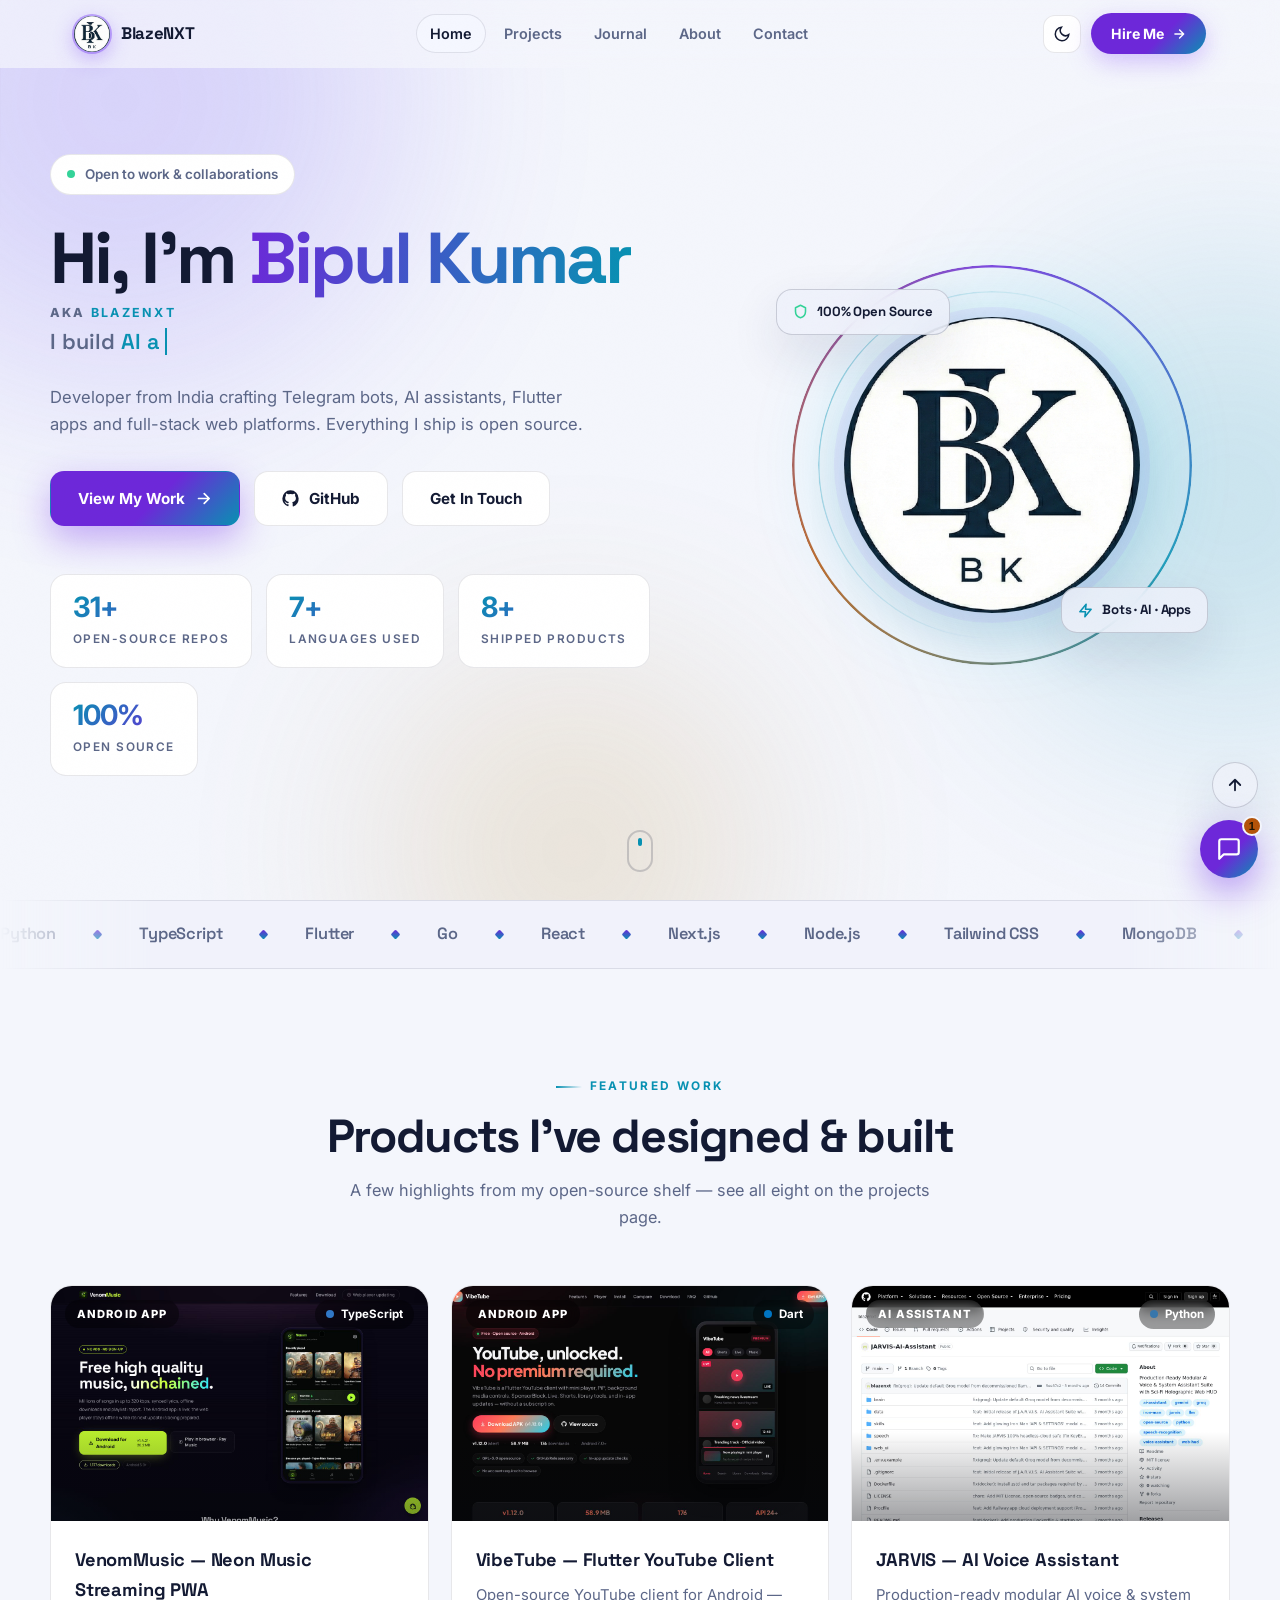
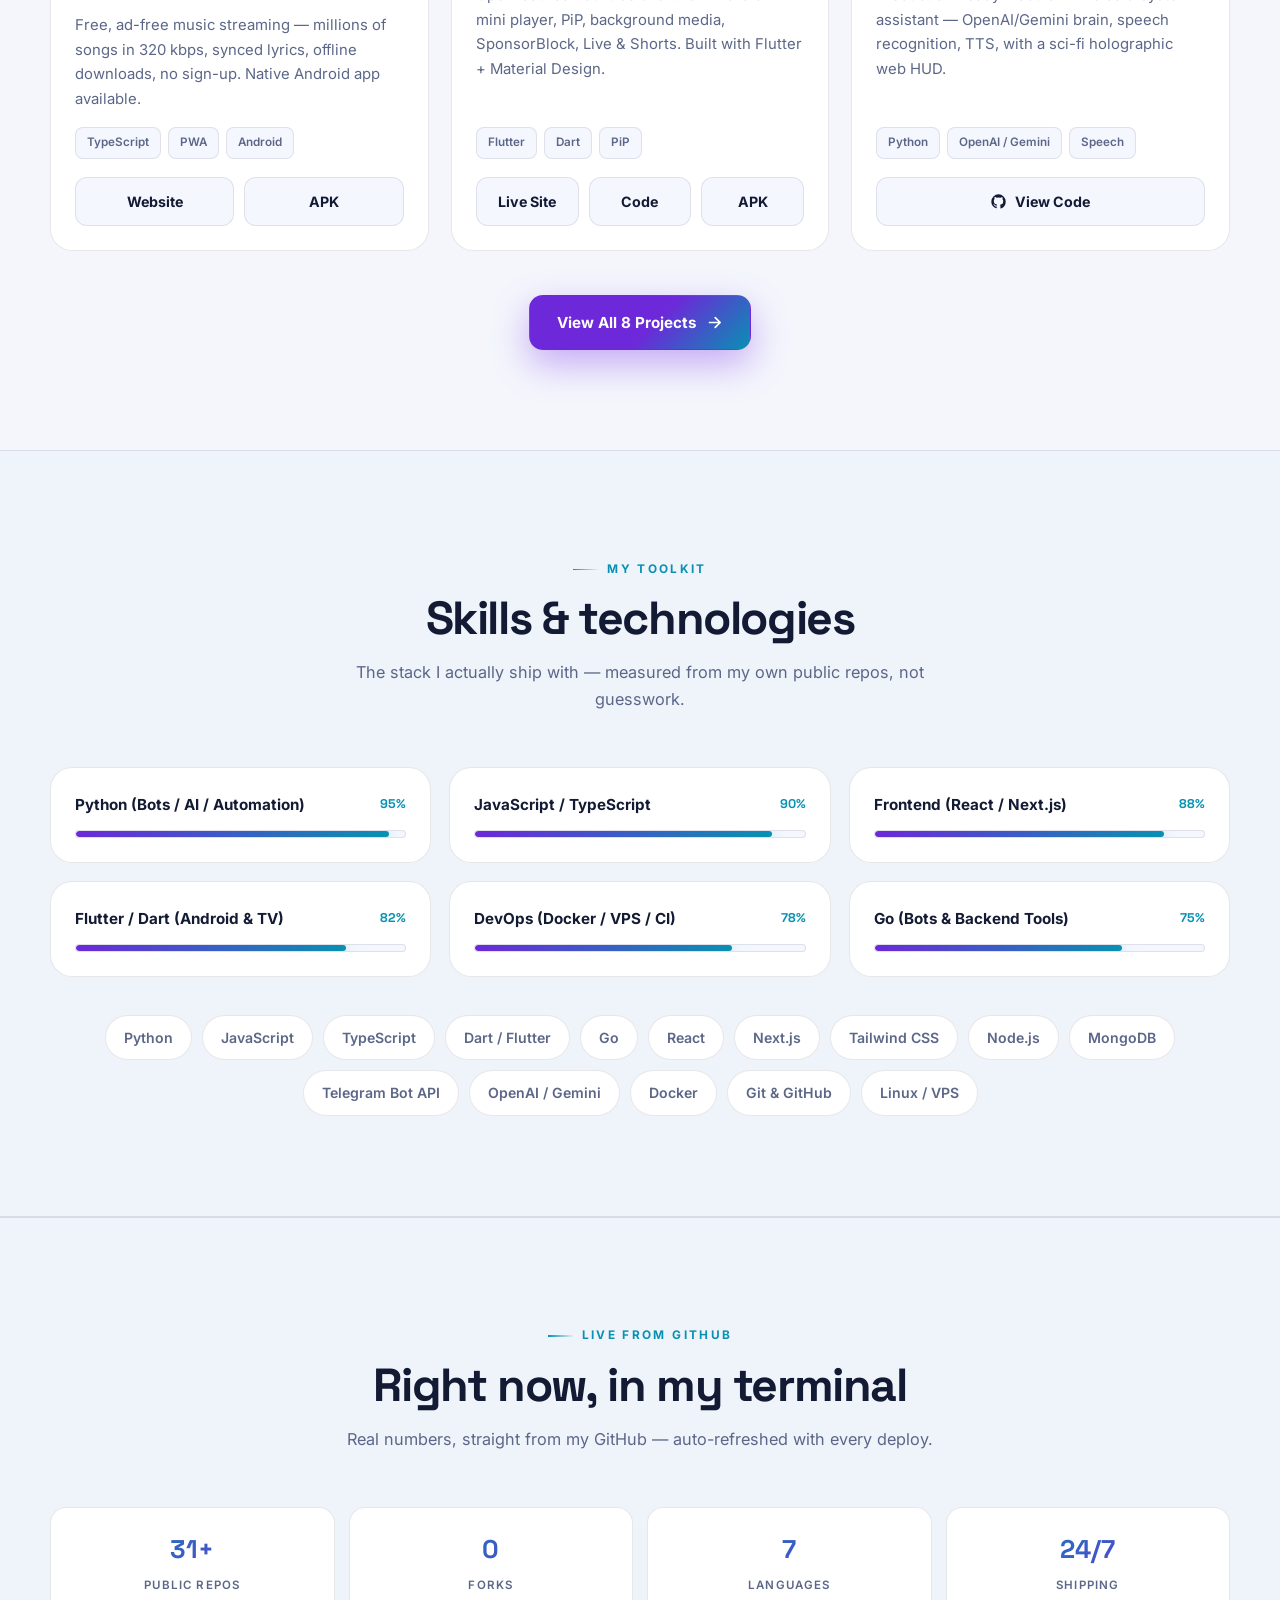
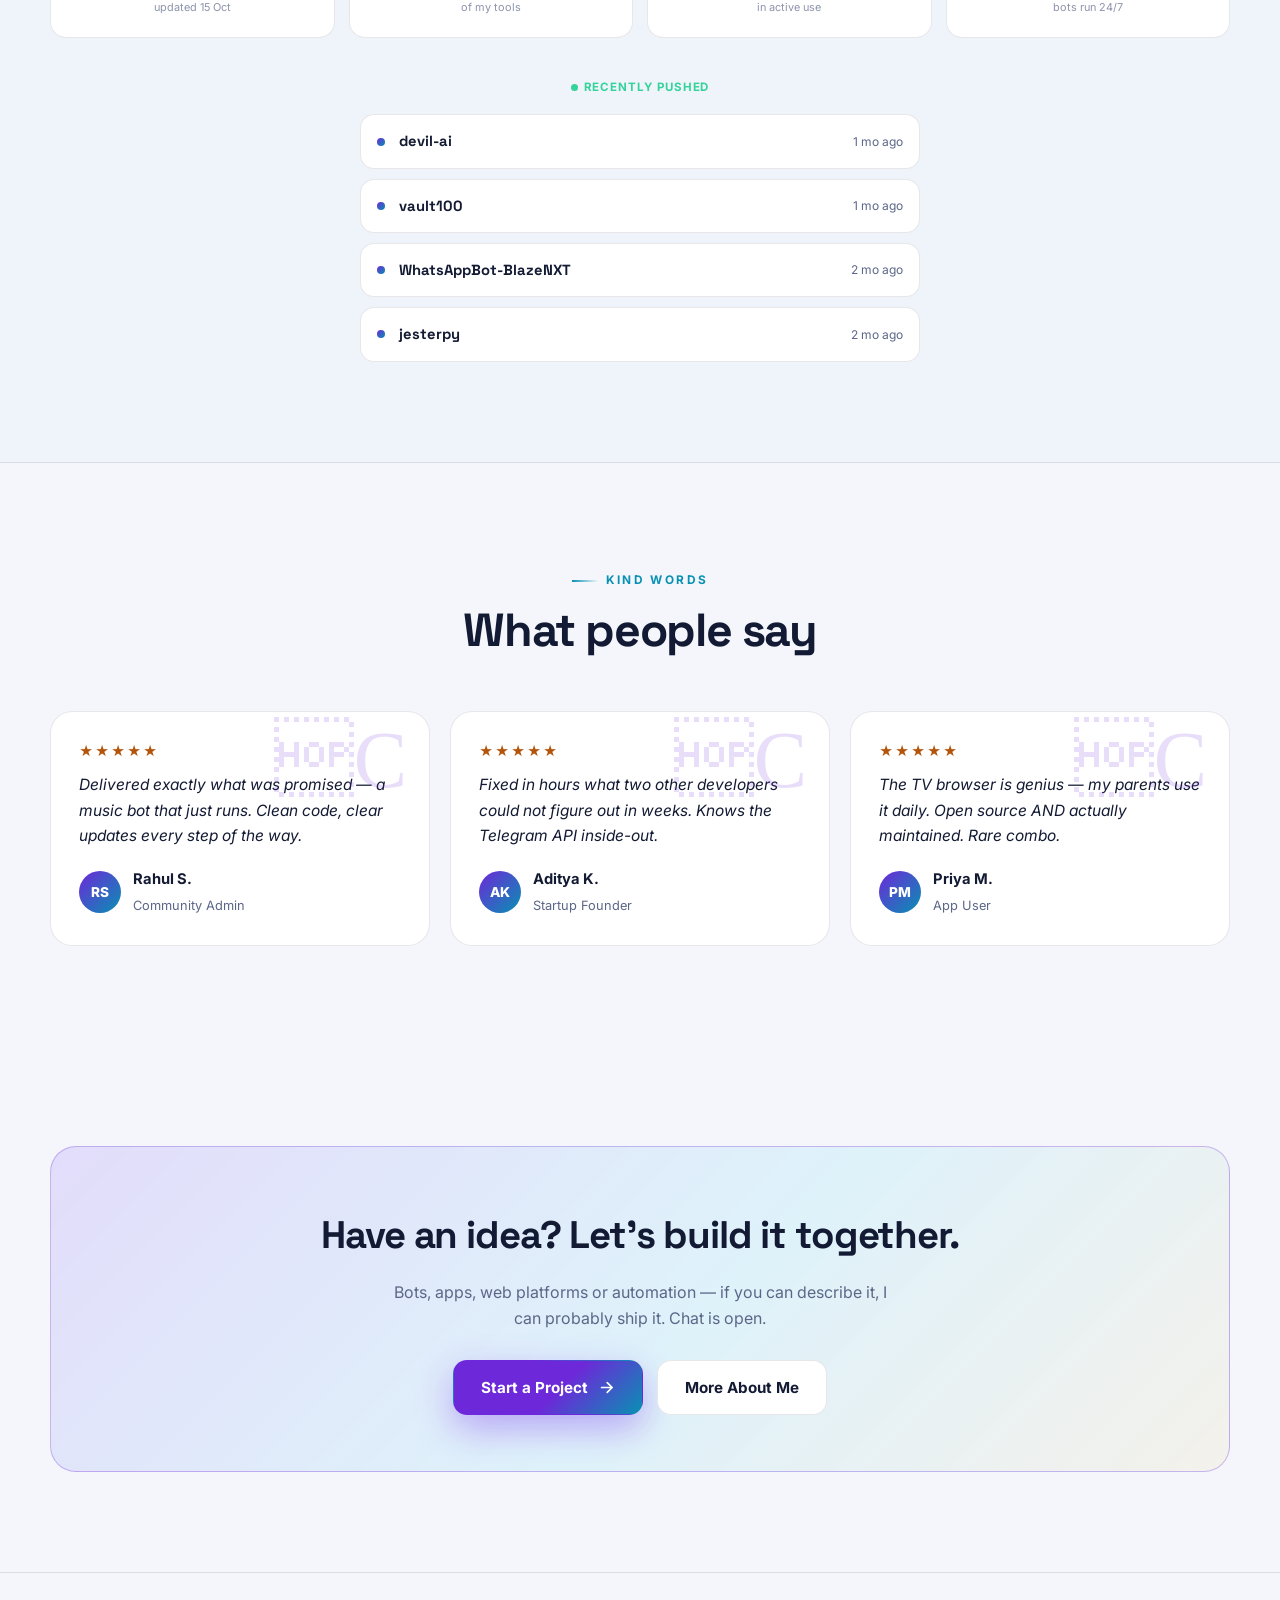
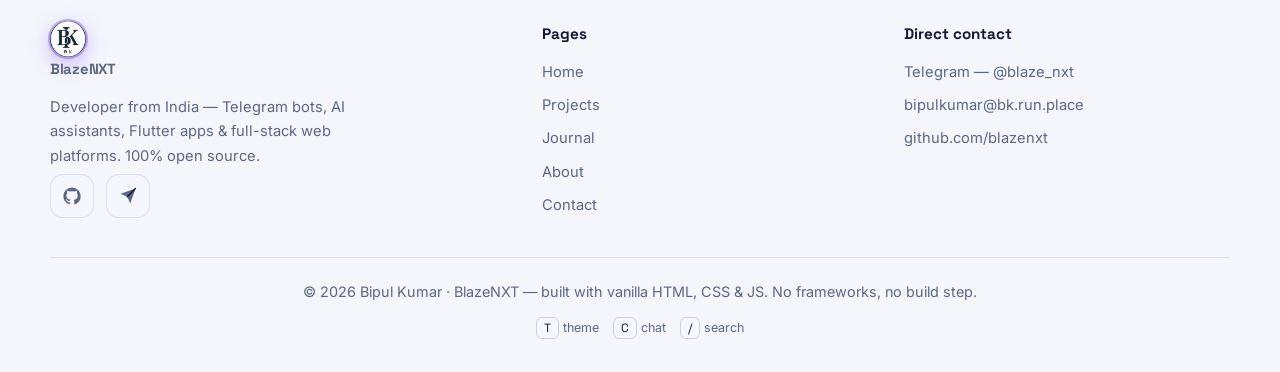
==== commit 3df4fba5: "Fix VenomMusic tag to Android App; add Ray Music project" ====
--- a/index.html
+++ b/index.html
@@ -550,7 +550,7 @@
       <article class="project reveal" data-cat="web">
         <div class="preview">
           <img src="previews/venommusic.jpg" alt="VenomMusic preview" loading="lazy">
-          <span class="tag">Music PWA</span><span class="lang"><i style="background:#3178c6"></i>TypeScript</span>
+          <span class="tag">Android App</span><span class="lang"><i style="background:#3178c6"></i>TypeScript</span>
         </div>
         <div class="p-body">
           <h3>VenomMusic — Neon Music Streaming PWA</h3>
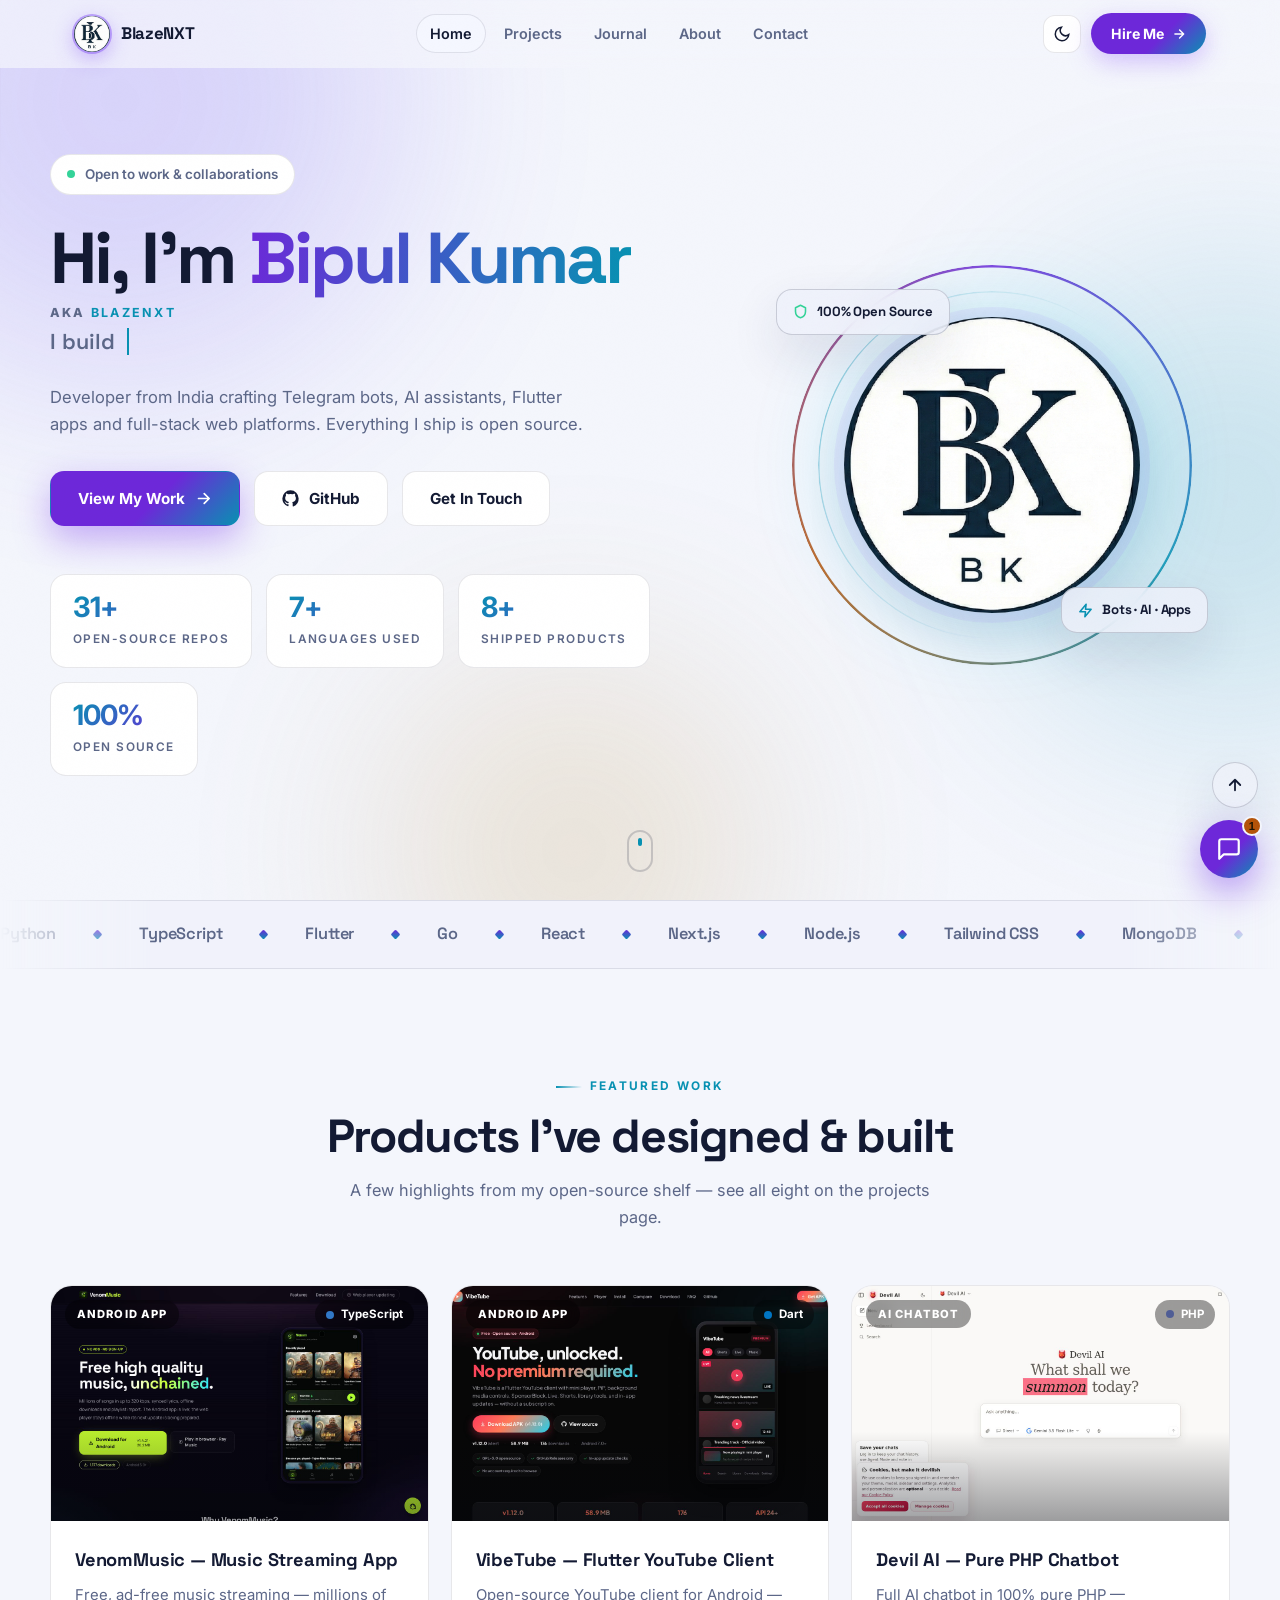
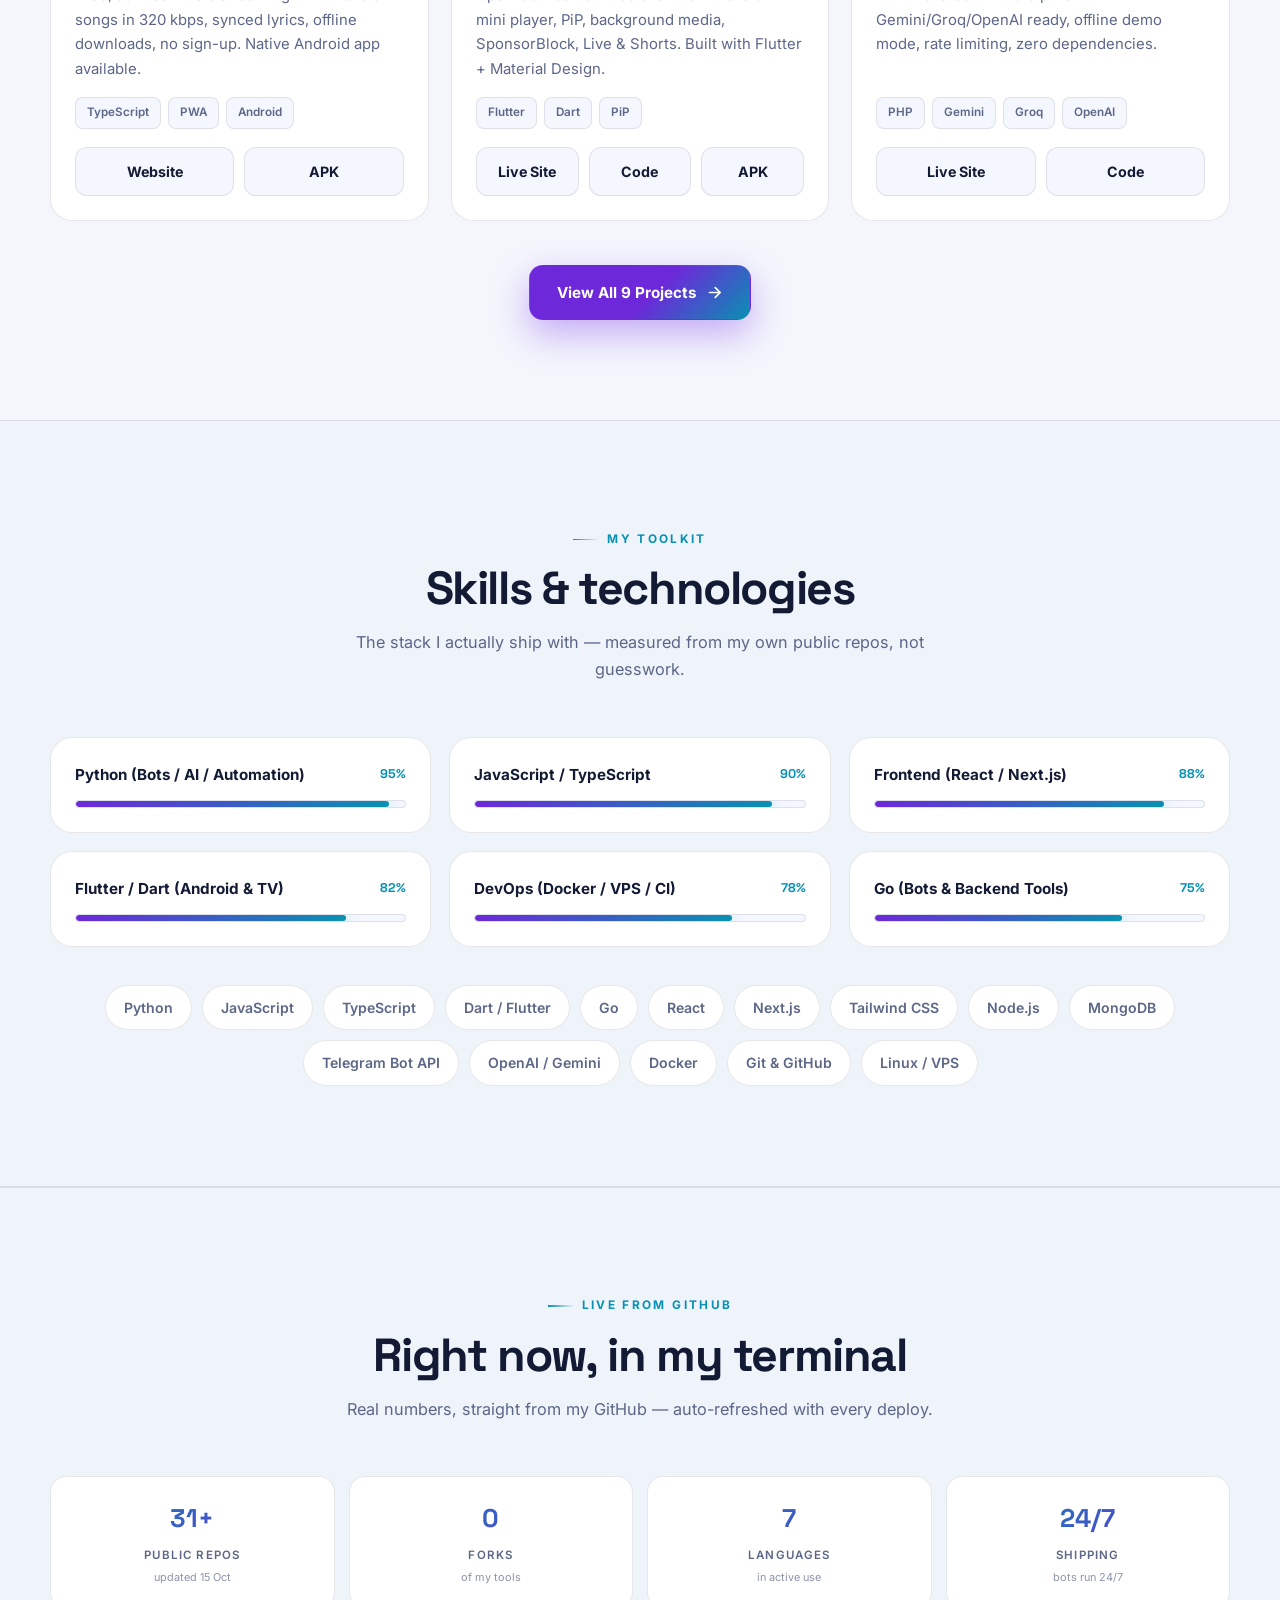
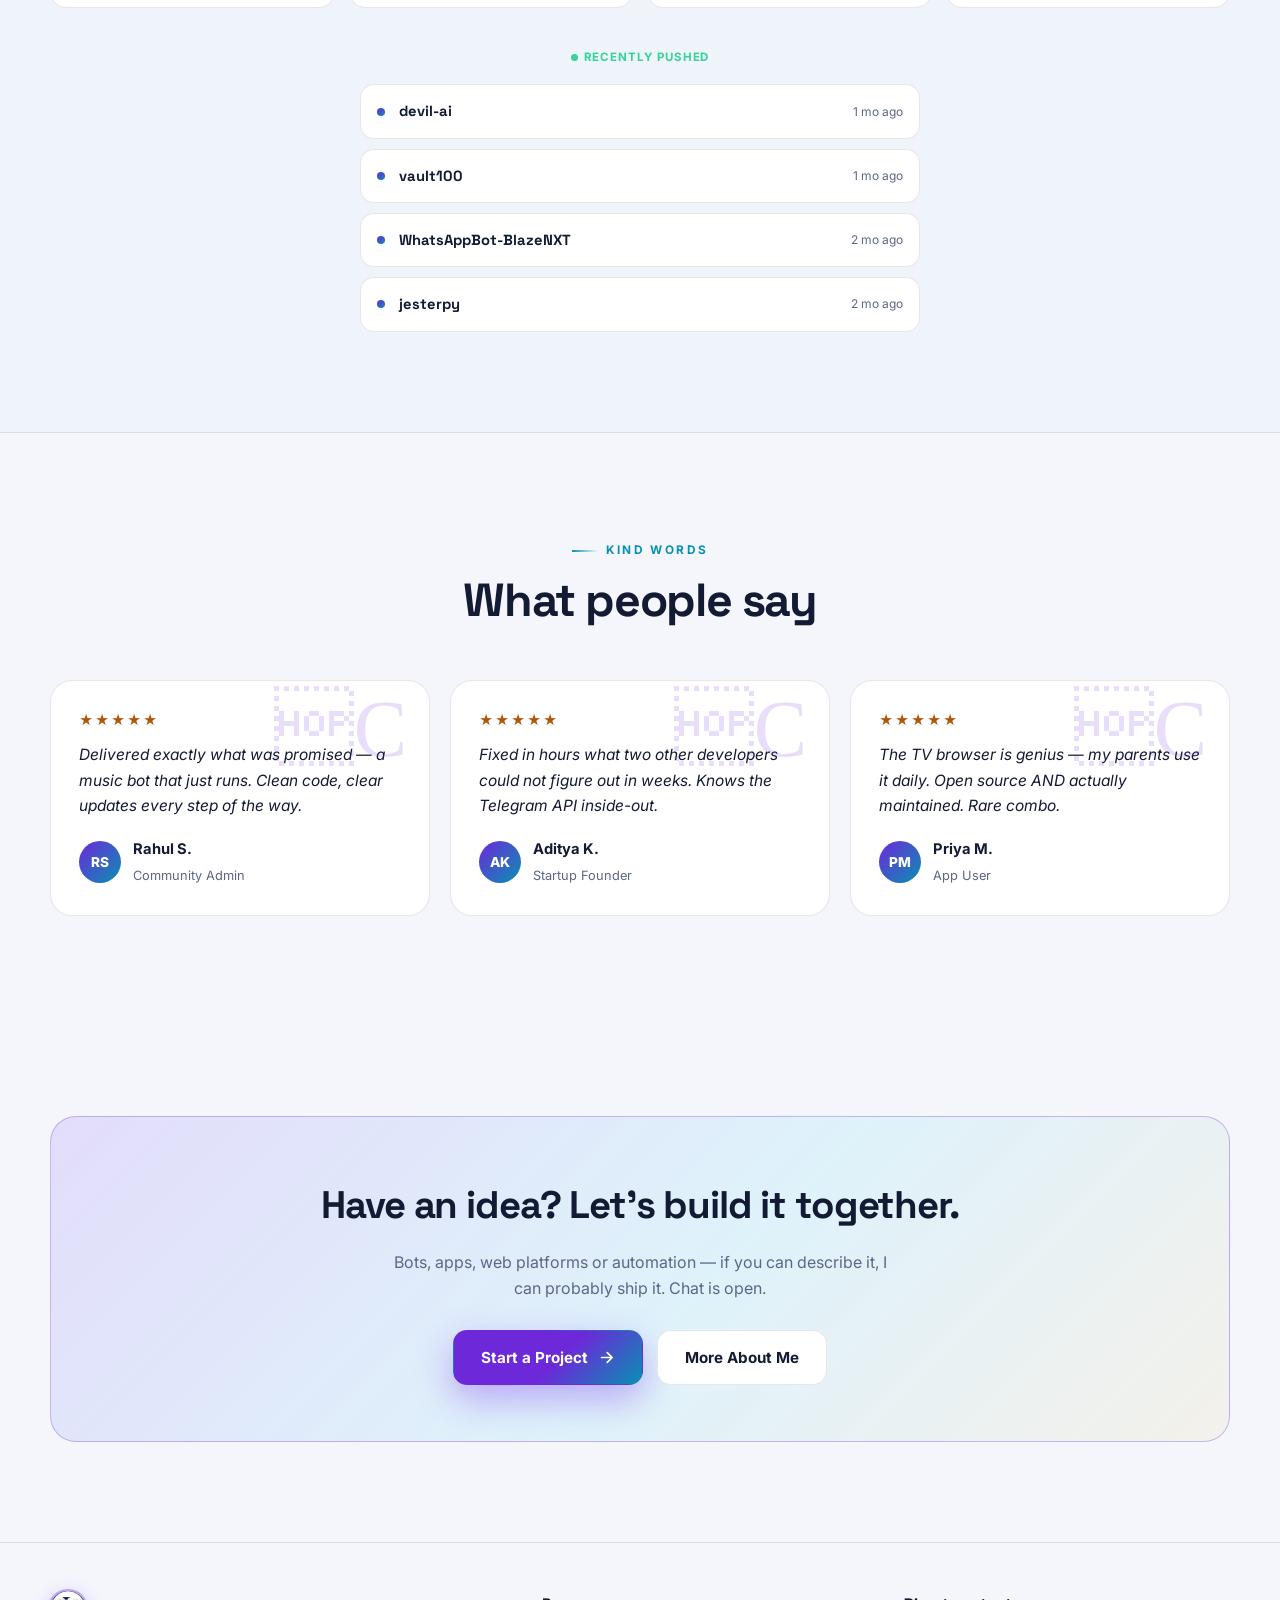
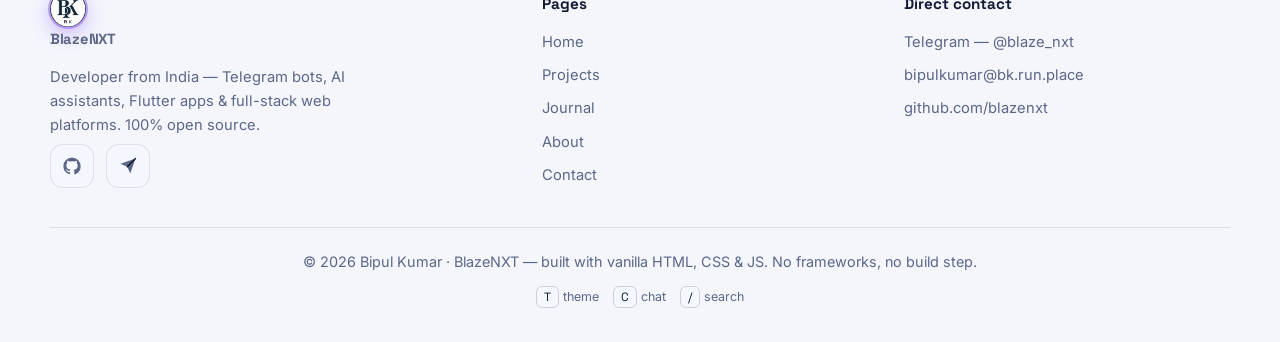
==== commit a47da508: "Home featured: VenomMusic, VibeTube, Devil AI; fix title; update count" ====
--- a/index.html
+++ b/index.html
@@ -553,7 +553,7 @@
           <span class="tag">Android App</span><span class="lang"><i style="background:#3178c6"></i>TypeScript</span>
         </div>
         <div class="p-body">
-          <h3>VenomMusic — Neon Music Streaming PWA</h3>
+          <h3>VenomMusic — Music Streaming App</h3>
           <p>Free, ad-free music streaming — millions of songs in 320 kbps, synced lyrics, offline downloads, no sign-up. Native Android app available.</p>
           <div class="stack"><span>TypeScript</span><span>PWA</span><span>Android</span></div>
           <div class="btn-row">
@@ -580,24 +580,22 @@
       </article>
       <article class="project reveal" data-cat="ai">
         <div class="preview">
-          <img src="previews/jarvis.jpg" alt="JARVIS preview" loading="lazy">
-          <span class="tag">AI Assistant</span><span class="lang"><i style="background:#3776ab"></i>Python</span>
+          <img src="previews/devilai.jpg" alt="Devil AI preview" loading="lazy">
+          <span class="tag">AI Chatbot</span><span class="lang"><i style="background:#4F5D95"></i>PHP</span>
         </div>
         <div class="p-body">
-          <h3>JARVIS — AI Voice Assistant</h3>
-          <p>Production-ready modular AI voice &amp; system assistant — OpenAI/Gemini brain, speech recognition, TTS, with a sci-fi holographic web HUD.</p>
-          <div class="stack"><span>Python</span><span>OpenAI / Gemini</span><span>Speech</span></div>
+          <h3>Devil AI — Pure PHP Chatbot</h3>
+          <p>Full AI chatbot in 100% pure PHP — Gemini/Groq/OpenAI ready, offline demo mode, rate limiting, zero dependencies.</p>
+          <div class="stack"><span>PHP</span><span>Gemini</span><span>Groq</span><span>OpenAI</span></div>
           <div class="btn-row">
-            <a class="gh-btn" href="https://github.com/blazenxt/JARVIS-AI-Assistant" target="_blank" rel="noopener">
-              <svg width="15" height="15" viewBox="0 0 24 24" fill="currentColor"><path d="M12 .5A11.5 11.5 0 0 0 .5 12a11.5 11.5 0 0 0 7.9 10.9c.6.1.8-.2.8-.6v-2.2c-3.2.7-3.9-1.5-3.9-1.5-.5-1.3-1.3-1.7-1.3-1.7-1-.7.1-.7.1-.7 1.1.1 1.7 1.2 1.7 1.2 1 1.7 2.6 1.2 3.3.9.1-.7.4-1.2.7-1.5-2.6-.3-5.3-1.3-5.3-5.7 0-1.3.5-2.3 1.2-3.1-.1-.3-.5-1.5.1-3.1 0 0 1-.3 3.3 1.2a11.5 11.5 0 0 1 6 0C17.3 4.9 18.3 5.2 18.3 5.2c.6 1.6.2 2.8.1 3.1a4.5 4.5 0 0 1 1.2 3.1c0 4.4-2.7 5.4-5.3 5.7.4.4.8 1.1.8 2.2v3.3c0 .4.2.7.8.6A11.5 11.5 0 0 0 23.5 12A11.5 11.5 0 0 0 12 .5z"/></svg>
-              View Code
-            </a>
+            <a class="gh-btn" href="https://ai.blazenxt.in" target="_blank" rel="noopener">Live Site</a>
+            <a class="gh-btn" href="https://github.com/blazenxt/devil-ai" target="_blank" rel="noopener">Code</a>
           </div>
         </div>
       </article>
     </div>
     <div style="text-align:center;margin-top:44px" class="reveal">
-      <a href="projects.html" class="btn btn-primary">View All 8 Projects
+      <a href="projects.html" class="btn btn-primary">View All 9 Projects
         <svg width="17" height="17" viewBox="0 0 24 24" fill="none" stroke="currentColor" stroke-width="2.4" stroke-linecap="round" stroke-linejoin="round"><path d="M5 12h14M13 5l7 7-7 7"/></svg>
       </a>
     </div>
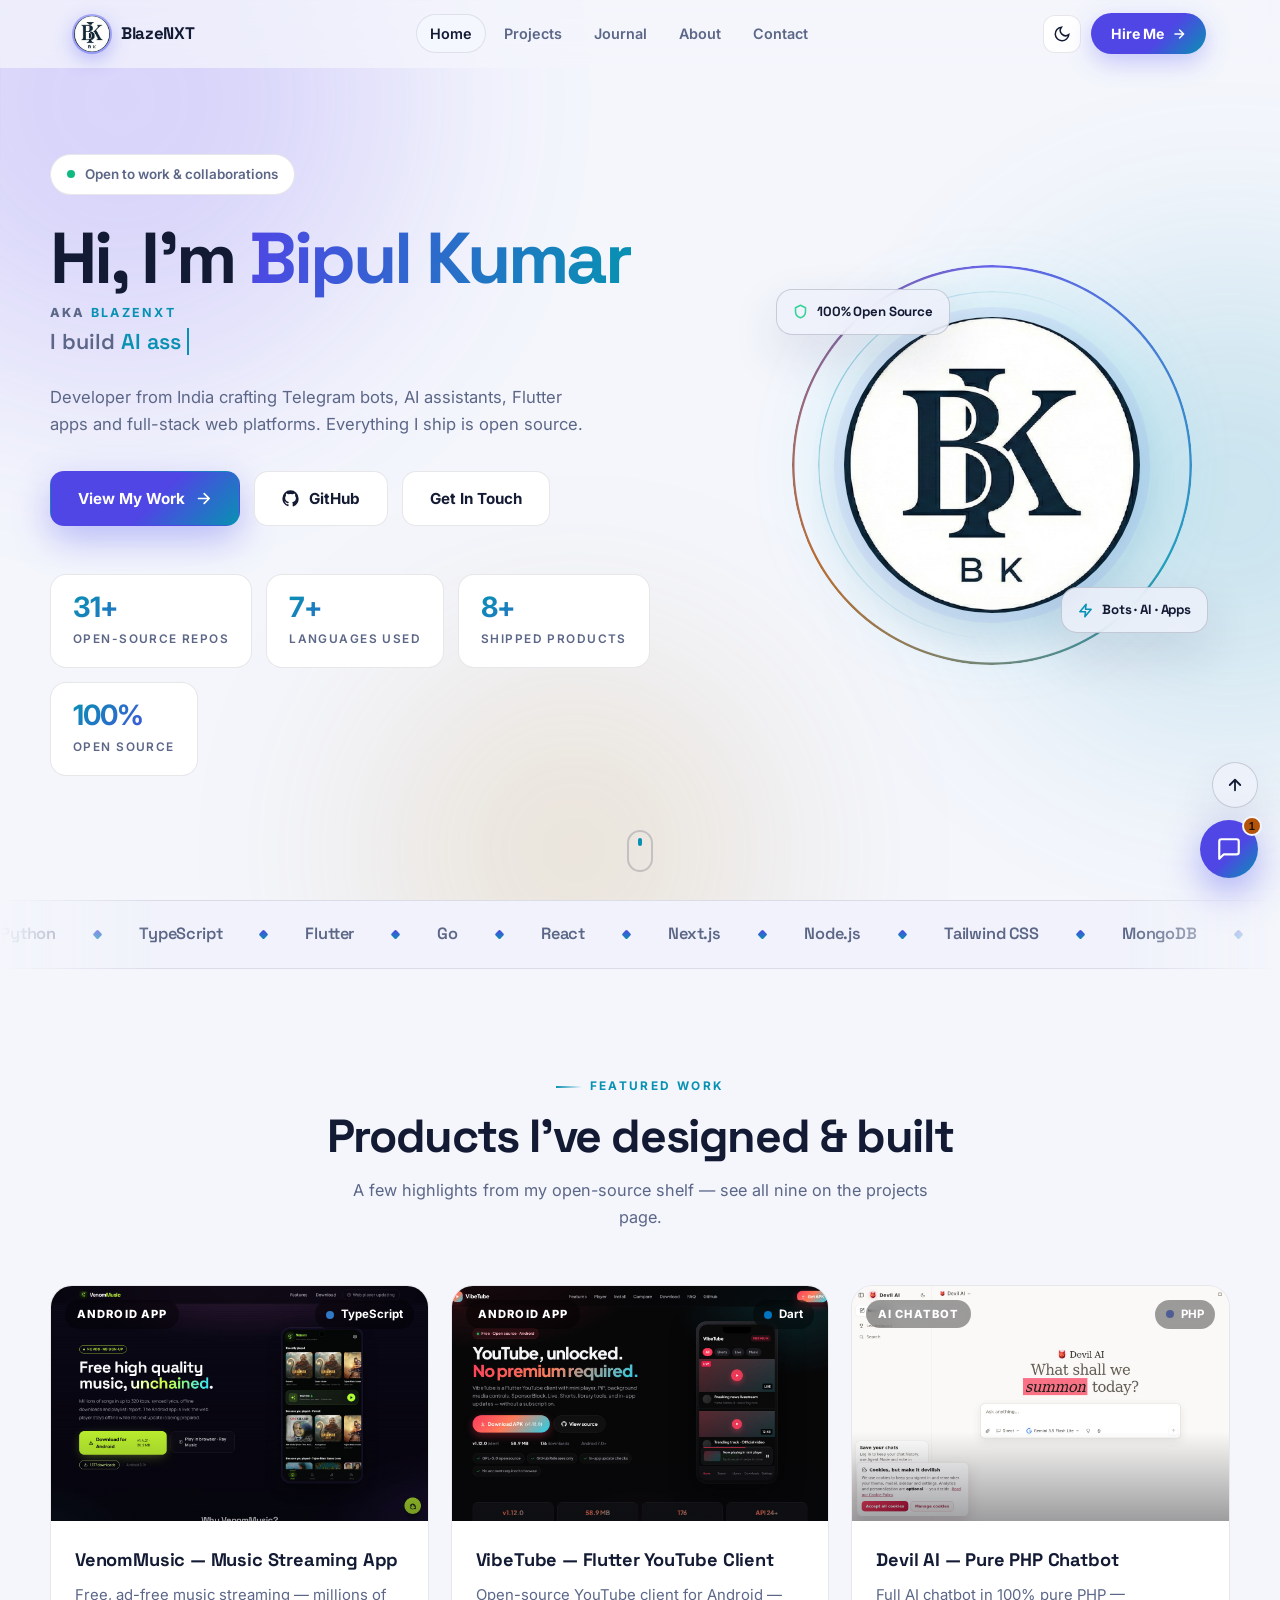
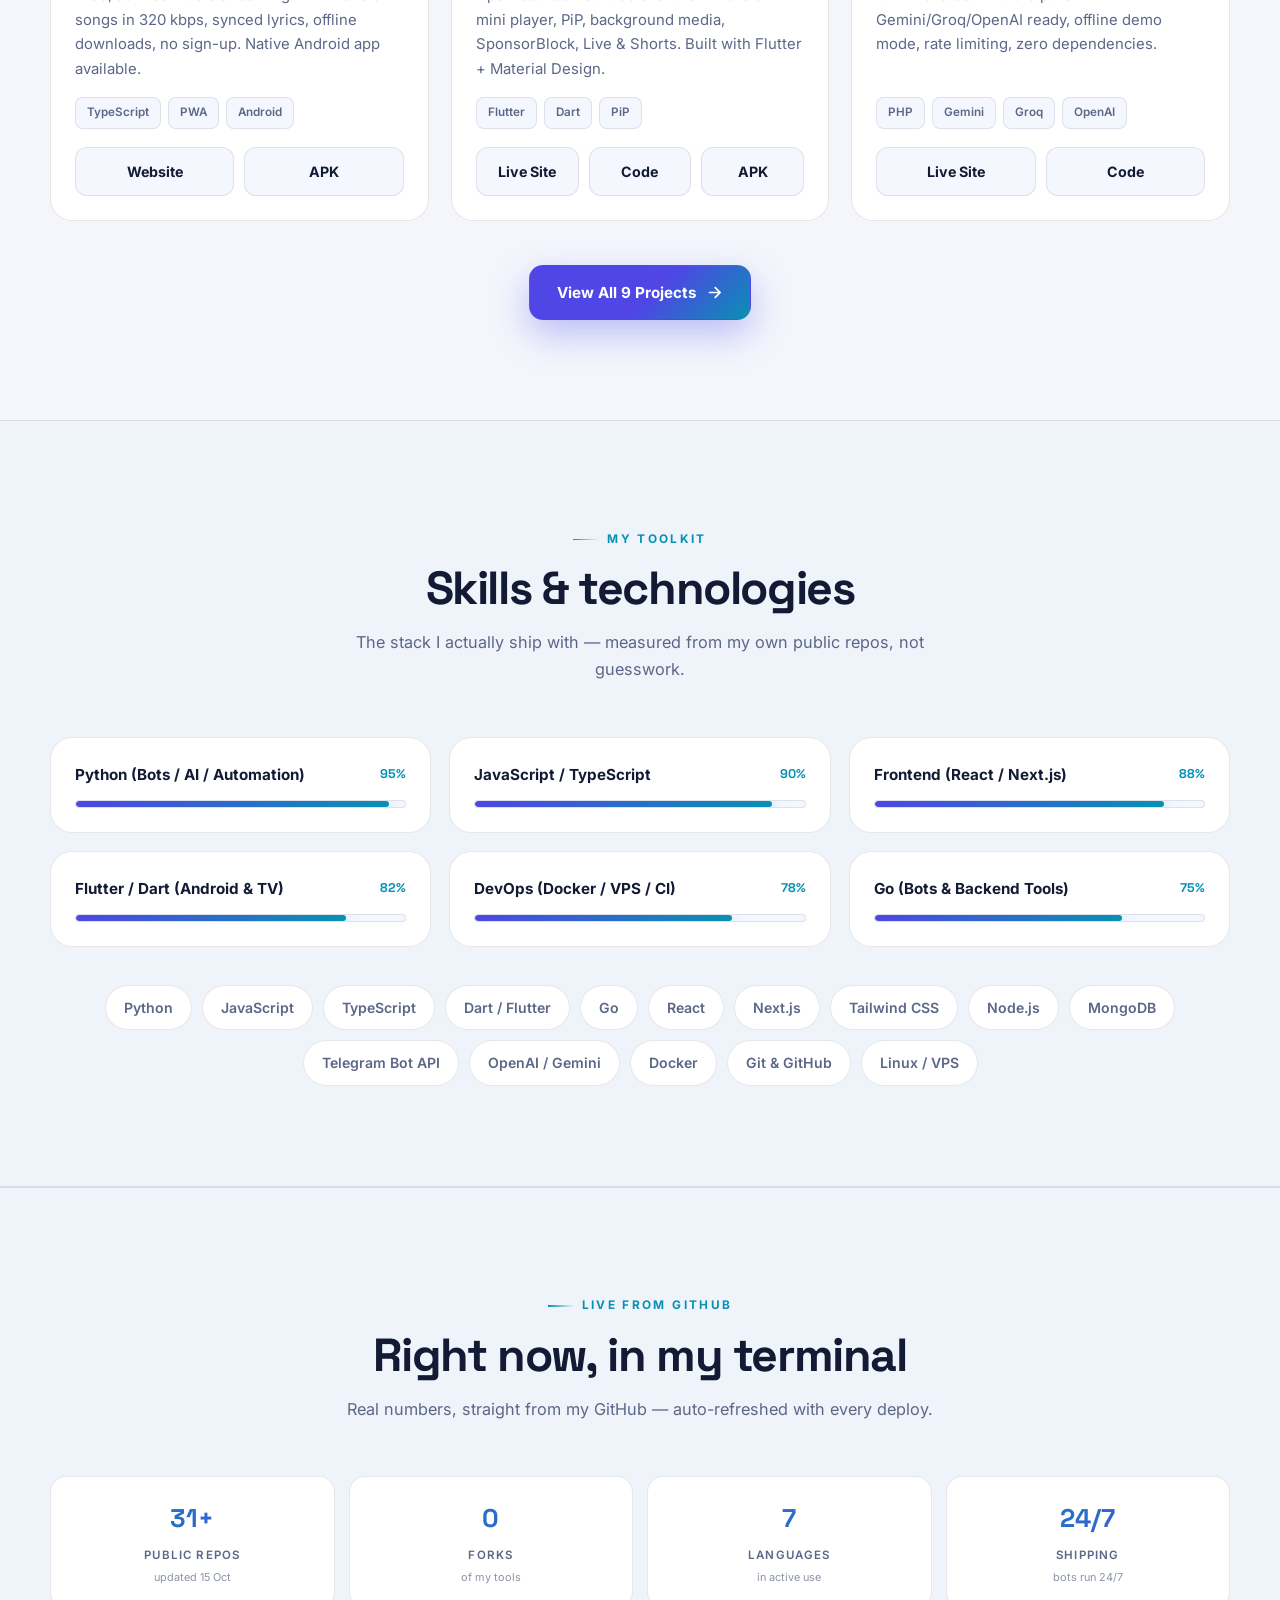
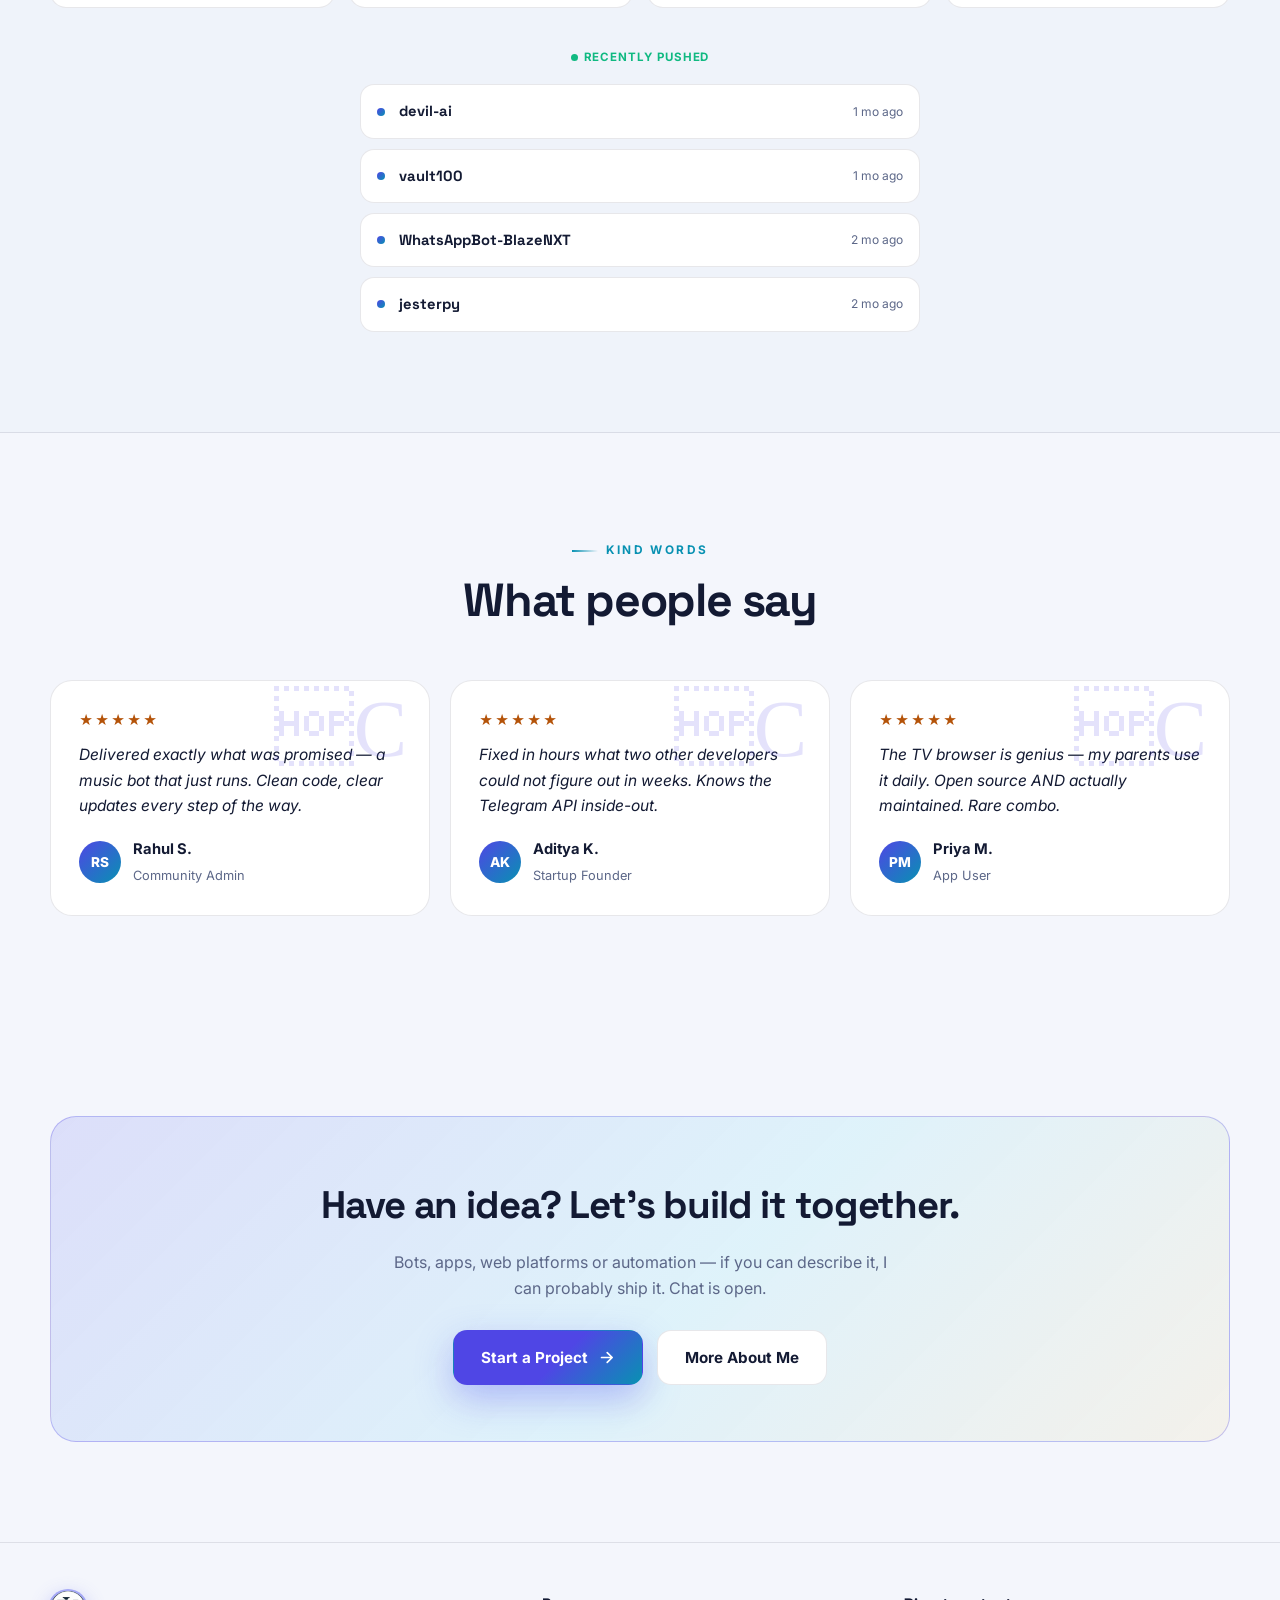
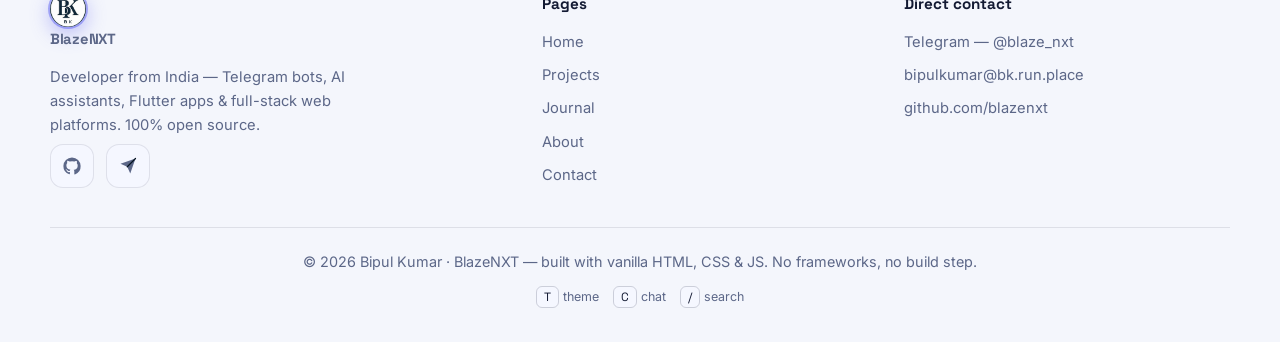
==== commit 33e33187: "UI redesign: indigo/cyan palette, remove heavy animations & grain, no-cache meta, performance fixes" ====
--- a/index.html
+++ b/index.html
@@ -3,6 +3,9 @@
 <head>
 <meta charset="UTF-8" />
 <meta name="viewport" content="width=device-width, initial-scale=1.0" />
+<meta http-equiv="Cache-Control" content="no-cache, no-store, must-revalidate" />
+<meta http-equiv="Pragma" content="no-cache" />
+<meta http-equiv="Expires" content="0" />
 <title>Bipul Kumar — Full-Stack Developer & Bot Builder</title>
 <meta name="description" content="Portfolio of Bipul Kumar (BlazeNXT) — Telegram bots, AI assistants, Flutter apps & full-stack web platforms. 100% open source." />
 <link rel="canonical" href="https://blazenxt.github.io/index.html" />
@@ -10,20 +13,20 @@
 <meta property="og:title" content="Bipul Kumar — Full-Stack Developer & Bot Builder" />
 <meta property="og:description" content="Portfolio of Bipul Kumar (BlazeNXT) — Telegram bots, AI assistants, Flutter apps & full-stack web platforms. 100% open source." />
 <meta property="og:image" content="https://blazenxt.github.io/logo.png" />
-<link rel="icon" type="image/png" href="[data-uri]" />
+<link rel="icon" type="image/png" href="logo.png" />
 <link rel="preconnect" href="https://fonts.googleapis.com" />
 <link rel="preconnect" href="https://fonts.gstatic.com" crossorigin />
 <link href="https://fonts.googleapis.com/css2?family=Inter:wght@400;500;600;700;800&family=Space+Grotesk:wght@500;600;700&display=swap" rel="stylesheet" />
 <style>
 :root{
-  --bg:#050816; --bg-2:#0a0f1f;
+  --bg:#0a0e1a; --bg-2:#111827;
   --panel:rgba(255,255,255,.05); --panel-2:rgba(255,255,255,.08);
   --text:#eef2ff; --muted:#9aa6c7;
   --line:rgba(255,255,255,.12); --line-2:rgba(255,255,255,.22);
-  --accent:#7c3aed; --accent-2:#22d3ee; --accent-3:#fbbf24; --accent-4:#f472b6; --ok:#34d399;
+  --accent:#6366f1; --accent-2:#22d3ee; --accent-3:#f59e0b; --accent-4:#ec4899; --ok:#10b981;
   --radius:22px;
   --shadow:0 30px 80px rgba(0,0,0,.55);
-  --glow:0 0 80px rgba(124,58,237,.35);
+  --glow:0 0 80px rgba(99,102,241,.35);
   --max:1180px;
   --font-display:"Space Grotesk","Inter",system-ui,sans-serif;
   --font-body:"Inter",system-ui,-apple-system,"Segoe UI",Roboto,sans-serif;
@@ -32,21 +35,20 @@
   --bg:#f4f6fc; --bg-2:#eef1fa; --panel:#ffffff; --panel-2:#f5f7ff;
   --text:#131a33; --muted:#5c6788;
   --line:rgba(19,26,51,.10); --line-2:rgba(19,26,51,.18);
-  --accent:#6d28d9; --accent-2:#0891b2; --accent-3:#b45309; --accent-4:#be185d;
+  --accent:#4f46e5; --accent-2:#0891b2; --accent-3:#b45309; --accent-4:#be123c;
   --shadow:0 20px 50px rgba(30,42,90,.12); --glow:0 0 60px rgba(109,40,217,.18);
 }
 *{box-sizing:border-box;margin:0;padding:0}
 html[data-theme="light"] body::after{opacity:.015;mix-blend-mode:multiply}
-body::after{content:"";position:fixed;inset:0;z-index:999;pointer-events:none;opacity:.025;mix-blend-mode:overlay;background-image:url("data:image/svg+xml,%3Csvg xmlns='http://www.w3.org/2000/svg' width='200' height='200'%3E%3Cfilter id='n'%3E%3CfeTurbulence type='fractalNoise' baseFrequency='0.9' numOctaves='2' stitchTiles='stitch'/%3E%3C/filter%3E%3Crect width='100%25' height='100%25' filter='url(%23n)'/%3E%3C/svg%3E")}
+
 html{scroll-behavior:smooth}
 body{
   font-family:var(--font-body); background:var(--bg); color:var(--text);
   line-height:1.65; -webkit-font-smoothing:antialiased; overflow-x:hidden;
   transition:background .4s ease,color .4s ease;
-  animation:pagein .45s ease;
 }
 @keyframes pagein{from{opacity:0}to{opacity:1}}
-::selection{background:rgba(139,92,246,.45);color:#fff}
+::selection{background:rgba(99,102,241,.45);color:#fff}
 img{max-width:100%;display:block}
 a{color:inherit;text-decoration:none}
 section{padding:100px 24px;position:relative;scroll-margin-top:80px}
@@ -72,7 +74,7 @@
 }
 html[data-theme="light"] .orb{opacity:.18}
 html[data-theme="light"] .ambient::before{opacity:.6}
-.orb{position:absolute;border-radius:50%;filter:blur(110px);opacity:.5;animation:drift 22s ease-in-out infinite}
+.orb{position:absolute;border-radius:50%;filter:blur(110px);opacity:.35}
 .o1{width:560px;height:560px;background:#5b3df5;top:-180px;left:-160px}
 .o2{width:460px;height:460px;background:#0891b2;top:30%;right:-180px;animation-delay:-8s;opacity:.4}
 .o3{width:380px;height:380px;background:#b8862d;bottom:-140px;left:30%;animation-delay:-15s;opacity:.22}
@@ -83,14 +85,14 @@
 /* Nav */
 header.nav{
   position:fixed;top:0;left:0;right:0;z-index:50;
-  backdrop-filter:blur(18px);-webkit-backdrop-filter:blur(18px);
+  backdrop-filter:blur(12px);-webkit-backdrop-filter:blur(12px);
   background:color-mix(in srgb,var(--bg) 72%,transparent);
   border-bottom:1px solid transparent;transition:border-color .3s,background .3s;
 }
 header.nav.scrolled{border-bottom-color:var(--line)}
 .nav-in{max-width:var(--max);margin:0 auto;padding:13px 24px;display:flex;align-items:center;gap:18px;justify-content:space-between}
 .brand{display:flex;align-items:center;gap:11px;font-weight:700;font-size:1.05rem;letter-spacing:-.02em}
-.brand .dot{width:36px;height:36px;border-radius:50%;object-fit:cover;display:block;box-shadow:0 0 0 2px rgba(139,92,246,.5),0 6px 20px rgba(139,92,246,.45)}
+.brand .dot{width:36px;height:36px;border-radius:50%;object-fit:cover;display:block;box-shadow:0 0 0 2px rgba(99,102,241,.5),0 6px 20px rgba(99,102,241,.45)}
 nav.links{display:flex;gap:4px;align-items:center}
 nav.links a{padding:8px 14px;border-radius:999px;font-size:.9rem;color:var(--muted);font-weight:600;transition:.25s}
 nav.links a:hover{color:var(--text);background:var(--panel-2)}
@@ -101,26 +103,26 @@
 .burger{display:none}
 .hire-btn{
   padding:9px 20px;border-radius:999px;font-size:.88rem;font-weight:700;
-  background:linear-gradient(135deg,var(--accent),#6d28d9 60%,var(--accent-2));color:#fff;
-  box-shadow:0 8px 24px rgba(139,92,246,.35);transition:.25s;display:inline-flex;align-items:center;gap:8px;
-}
-.hire-btn:hover{transform:translateY(-2px);box-shadow:0 12px 32px rgba(139,92,246,.5)}
+  background:linear-gradient(135deg,var(--accent),#4f46e5 60%,var(--accent-2));color:#fff;
+  box-shadow:0 8px 24px rgba(99,102,241,.35);transition:.25s;display:inline-flex;align-items:center;gap:8px;
+}
+.hire-btn:hover{transform:translateY(-2px);box-shadow:0 12px 32px rgba(99,102,241,.5)}
 
 /* Buttons */
 .btns{display:flex;gap:14px;flex-wrap:wrap}
 .btn{padding:14px 27px;border-radius:14px;font-weight:700;font-size:.95rem;cursor:pointer;border:1px solid transparent;transition:.28s;display:inline-flex;align-items:center;gap:10px;font-family:var(--font-body)}
-.btn-primary{background:linear-gradient(135deg,var(--accent),#6d28d9 55%,var(--accent-2));color:#fff;box-shadow:0 14px 36px rgba(124,58,237,.4);position:relative;overflow:hidden}
+.btn-primary{background:linear-gradient(135deg,var(--accent),#4f46e5 55%,var(--accent-2));color:#fff;box-shadow:0 14px 36px rgba(99,102,241,.4);position:relative;overflow:hidden}
 .btn-primary::after{content:"";position:absolute;inset:0;background:linear-gradient(135deg,transparent 30%,rgba(255,255,255,.25) 50%,transparent 70%);transform:translateX(-120%);transition:transform .6s}
-.btn-primary:hover{transform:translateY(-3px);box-shadow:0 20px 46px rgba(124,58,237,.55)}
+.btn-primary:hover{transform:translateY(-3px);box-shadow:0 20px 46px rgba(99,102,241,.55)}
 .btn-primary:hover::after{transform:translateX(120%)}
-.btn-ghost{background:var(--panel);border-color:var(--line);color:var(--text);backdrop-filter:blur(8px)}
+.btn-ghost{background:var(--panel);border-color:var(--line);color:var(--text);backdrop-filter:blur(6px)}
 .btn-ghost:hover{transform:translateY(-3px);border-color:var(--line-2);background:var(--panel-2)}
 
 /* Cards */
-.card{background:var(--panel);border:1px solid var(--line);border-radius:var(--radius);padding:28px;backdrop-filter:blur(8px);transition:transform .3s,border-color .3s,box-shadow .3s}.card:hover{transform:translateY(-4px);border-color:var(--line-2);box-shadow:var(--shadow)}
+.card{background:var(--panel);border:1px solid var(--line);border-radius:var(--radius);padding:28px;backdrop-filter:blur(6px);transition:transform .3s,border-color .3s,box-shadow .3s}.card:hover{transform:translateY(-4px);border-color:var(--line-2);box-shadow:var(--shadow)}
 .bento{display:grid;grid-template-columns:repeat(12,1fr);gap:18px}
-.b-card{background:var(--panel);border:1px solid var(--line);border-radius:var(--radius);padding:28px;transition:.3s;position:relative;overflow:hidden;backdrop-filter:blur(8px)}
-.b-card::before{content:"";position:absolute;inset:0;opacity:0;transition:.35s;pointer-events:none;background:radial-gradient(420px circle at var(--mx,50%) var(--my,50%),rgba(139,92,246,.13),transparent 45%)}
+.b-card{background:var(--panel);border:1px solid var(--line);border-radius:var(--radius);padding:28px;transition:.3s;position:relative;overflow:hidden;backdrop-filter:blur(6px)}
+.b-card::before{content:"";position:absolute;inset:0;opacity:0;transition:.35s;pointer-events:none;background:radial-gradient(420px circle at var(--mx,50%) var(--my,50%),rgba(99,102,241,.13),transparent 45%)}
 .b-card:hover{transform:translateY(-6px) scale(1.01);border-color:var(--accent);box-shadow:var(--glow),0 20px 50px rgba(0,0,0,.35)}
 .b-card:hover::before{opacity:1}
 .b-card h3{font-size:1.12rem;margin-bottom:10px;display:flex;align-items:center;gap:12px;letter-spacing:-.01em}
@@ -130,11 +132,11 @@
 /* Hero */
 .hero{min-height:100svh;display:flex;align-items:center;padding-top:130px;overflow:hidden}
 .hero-grid{display:grid;grid-template-columns:1.15fr .85fr;gap:60px;align-items:center;position:relative;z-index:1}
-.pill{display:inline-flex;align-items:center;gap:10px;padding:8px 16px;border-radius:999px;background:var(--panel);border:1px solid var(--line);font-size:.84rem;color:var(--muted);font-weight:600;backdrop-filter:blur(8px)}
+.pill{display:inline-flex;align-items:center;gap:10px;padding:8px 16px;border-radius:999px;background:var(--panel);border:1px solid var(--line);font-size:.84rem;color:var(--muted);font-weight:600;backdrop-filter:blur(6px)}
 .pulse{width:8px;height:8px;border-radius:50%;background:var(--ok);box-shadow:0 0 0 0 rgba(52,211,153,.7);animation:pulse 2.2s infinite}
 @keyframes pulse{0%{box-shadow:0 0 0 0 rgba(52,211,153,.55)}70%{box-shadow:0 0 0 12px rgba(52,211,153,0)}100%{box-shadow:0 0 0 0 rgba(52,211,153,0)}}
 h1{font-size:clamp(2.5rem,6.4vw,4.5rem);line-height:1.04;letter-spacing:-.04em;margin:26px 0 8px;font-weight:700}
-.grad{background:linear-gradient(100deg,var(--accent) 0%,var(--accent-2) 50%,var(--accent-3) 100%);background-size:200% 100%;-webkit-background-clip:text;background-clip:text;color:transparent;animation:gradshift 6s ease-in-out infinite}
+.grad{background:linear-gradient(100deg,var(--accent) 0%,var(--accent-2) 50%,var(--accent-3) 100%);background-size:200% 100%;-webkit-background-clip:text;background-clip:text;color:transparent;}
 @keyframes gradshift{0%,100%{background-position:0% 0}50%{background-position:100% 0}}
 .aka{font-size:.78rem;font-weight:800;letter-spacing:.18em;text-transform:uppercase;color:var(--muted)}
 .aka b{color:var(--accent-2)}
@@ -144,18 +146,18 @@
 @keyframes blink{50%{border-color:transparent}}
 .hero p.desc{color:var(--muted);margin:24px 0 32px;max-width:54ch;font-size:1.04rem}
 .stats{display:flex;gap:14px;margin-top:48px;flex-wrap:wrap}
-.stat{padding:16px 22px;border-radius:16px;background:var(--panel);border:1px solid var(--line);backdrop-filter:blur(8px);min-width:128px}
+.stat{padding:16px 22px;border-radius:16px;background:var(--panel);border:1px solid var(--line);backdrop-filter:blur(6px);min-width:128px}
 .stat b{display:block;font-size:1.75rem;letter-spacing:-.03em;line-height:1.2;background:linear-gradient(135deg,var(--accent-2),var(--accent));-webkit-background-clip:text;background-clip:text;color:transparent}
 .stat span{font-size:.74rem;color:var(--muted);text-transform:uppercase;letter-spacing:.12em;font-weight:600}
 
 /* Logo halo */
 .logo-halo{position:relative;width:min(400px,100%);aspect-ratio:1;margin:0 auto;display:grid;place-items:center}
-.ring{position:absolute;inset:0;border-radius:50%;background:conic-gradient(from 0deg,var(--accent),var(--accent-2),var(--accent-3),var(--accent));animation:spin 9s linear infinite;mask:radial-gradient(farthest-side,transparent calc(100% - 3px),#000 calc(100% - 2px));-webkit-mask:radial-gradient(farthest-side,transparent calc(100% - 3px),#000 calc(100% - 2px));opacity:.85}
-.ring2{position:absolute;inset:26px;border-radius:50%;background:conic-gradient(from 180deg,transparent,var(--accent-2),transparent 60%);animation:spin 14s linear infinite reverse;mask:radial-gradient(farthest-side,transparent calc(100% - 2px),#000 calc(100% - 1px));-webkit-mask:radial-gradient(farthest-side,transparent calc(100% - 2px),#000 calc(100% - 1px));opacity:.4}
+.ring{position:absolute;inset:0;border-radius:50%;background:conic-gradient(from 0deg,var(--accent),var(--accent-2),var(--accent-3),var(--accent));mask:radial-gradient(farthest-side,transparent calc(100% - 3px),#000 calc(100% - 2px));-webkit-mask:radial-gradient(farthest-side,transparent calc(100% - 3px),#000 calc(100% - 2px));opacity:.85}
+.ring2{position:absolute;inset:26px;border-radius:50%;background:conic-gradient(from 180deg,transparent,var(--accent-2),transparent 60%);mask:radial-gradient(farthest-side,transparent calc(100% - 2px),#000 calc(100% - 1px));-webkit-mask:radial-gradient(farthest-side,transparent calc(100% - 2px),#000 calc(100% - 1px));opacity:.4}
 @keyframes spin{to{transform:rotate(360deg)}}
-.halo-img{width:74%;border-radius:50%;position:relative;z-index:1;box-shadow:0 0 0 10px rgba(139,92,246,.08),0 0 90px rgba(34,211,238,.25),var(--shadow)}
-.halo-float{position:absolute;z-index:2;background:color-mix(in srgb,var(--bg-2) 82%,transparent);border:1px solid var(--line-2);border-radius:16px;padding:11px 16px;font-size:.83rem;font-weight:700;display:flex;gap:9px;align-items:center;backdrop-filter:blur(12px);box-shadow:var(--shadow);animation:bob 6s ease-in-out infinite;font-family:var(--font-display);letter-spacing:-.01em}
-.hf1{top:6%;left:-4%}.hf2{bottom:8%;right:-4%;animation-delay:-3s}
+.halo-img{width:74%;border-radius:50%;position:relative;z-index:1;box-shadow:0 0 0 10px rgba(99,102,241,.08),0 0 90px rgba(34,211,238,.25),var(--shadow)}
+.halo-float{position:absolute;z-index:2;background:color-mix(in srgb,var(--bg-2) 82%,transparent);border:1px solid var(--line-2);border-radius:16px;padding:11px 16px;font-size:.83rem;font-weight:700;display:flex;gap:9px;align-items:center;backdrop-filter:blur(12px);box-shadow:var(--shadow);font-family:var(--font-display);letter-spacing:-.01em}
+.hf1{top:6%;left:-4%}.hf2{bottom:8%;right:-4%;}
 @keyframes bob{0%,100%{transform:translateY(0)}50%{transform:translateY(-12px)}}
 
 /* Marquee */
@@ -172,18 +174,18 @@
 /* Projects */
 .filters{display:flex;gap:10px;justify-content:center;flex-wrap:wrap;margin-bottom:40px}
 .filter{padding:10px 22px;border-radius:999px;background:var(--panel);border:1px solid var(--line);color:var(--muted);font-weight:700;font-size:.88rem;cursor:pointer;transition:.25s;font-family:var(--font-body)}
-.filter.active{background:linear-gradient(135deg,var(--accent),var(--accent-2));color:#fff;border-color:transparent;box-shadow:0 8px 24px rgba(124,58,237,.35)}
+.filter.active{background:linear-gradient(135deg,var(--accent),var(--accent-2));color:#fff;border-color:transparent;box-shadow:0 8px 24px rgba(99,102,241,.35)}
 .filter:not(.active):hover{color:var(--text);border-color:var(--line-2)}
 .projects{display:grid;grid-template-columns:repeat(auto-fit,minmax(330px,1fr));gap:22px}
-.project{background:var(--panel);border:1px solid var(--line);border-radius:var(--radius);overflow:hidden;transition:.35s;display:flex;flex-direction:column;backdrop-filter:blur(8px)}
-.project:hover{transform:translateY(-10px);border-color:var(--accent);box-shadow:var(--shadow),0 0 40px rgba(124,58,237,.2)}
+.project{background:var(--panel);border:1px solid var(--line);border-radius:var(--radius);overflow:hidden;transition:.35s;display:flex;flex-direction:column;backdrop-filter:blur(6px)}
+.project:hover{transform:translateY(-10px);border-color:var(--accent);box-shadow:var(--shadow),0 0 40px rgba(99,102,241,.2)}
 .project.hidden{display:none}
 .preview{position:relative;aspect-ratio:16/10;overflow:hidden;background:var(--bg-2)}
 .preview img{width:100%;height:100%;object-fit:cover;object-position:top center;display:block;transition:transform .5s cubic-bezier(.2,.8,.2,1)}
 .project:hover .preview img{transform:scale(1.05)}
 .preview::after{content:"";position:absolute;inset:0;pointer-events:none;background:linear-gradient(180deg,rgba(4,6,13,0) 62%,rgba(4,6,13,.38))}
-.preview .tag{position:absolute;top:14px;left:14px;font-size:.7rem;font-weight:800;padding:5px 12px;border-radius:999px;background:rgba(0,0,0,.38);color:#fff;backdrop-filter:blur(8px);letter-spacing:.1em;text-transform:uppercase;z-index:2}
-.preview .lang{position:absolute;top:14px;right:14px;font-size:.72rem;font-weight:700;padding:5px 11px;border-radius:999px;background:rgba(0,0,0,.38);color:#fff;backdrop-filter:blur(8px);z-index:2;display:flex;align-items:center;gap:7px}
+.preview .tag{position:absolute;top:14px;left:14px;font-size:.7rem;font-weight:800;padding:5px 12px;border-radius:999px;background:rgba(0,0,0,.38);color:#fff;backdrop-filter:blur(6px);letter-spacing:.1em;text-transform:uppercase;z-index:2}
+.preview .lang{position:absolute;top:14px;right:14px;font-size:.72rem;font-weight:700;padding:5px 11px;border-radius:999px;background:rgba(0,0,0,.38);color:#fff;backdrop-filter:blur(6px);z-index:2;display:flex;align-items:center;gap:7px}
 .lang i{width:8px;height:8px;border-radius:50%;flex:none}
 .p-body{padding:24px;display:flex;flex-direction:column;flex:1}
 .p-body h3{font-size:1.14rem;margin-bottom:8px;letter-spacing:-.01em}
@@ -211,8 +213,8 @@
 .timeline::before{content:"";position:absolute;left:10px;top:8px;bottom:8px;width:2px;background:linear-gradient(180deg,var(--accent),var(--accent-2),transparent)}
 .tl-item{position:relative;margin-bottom:38px}
 .tl-item:last-child{margin-bottom:0}
-.tl-item::before{content:"";position:absolute;left:-34px;top:20px;width:18px;height:18px;border-radius:50%;background:var(--bg);border:3px solid var(--accent);box-shadow:0 0 0 5px color-mix(in srgb,var(--accent) 20%,transparent),0 0 18px rgba(139,92,246,.6)}
-.tl-card{background:var(--panel);border:1px solid var(--line);border-radius:16px;padding:22px 24px;transition:.3s;backdrop-filter:blur(8px)}
+.tl-item::before{content:"";position:absolute;left:-34px;top:20px;width:18px;height:18px;border-radius:50%;background:var(--bg);border:3px solid var(--accent);box-shadow:0 0 0 5px color-mix(in srgb,var(--accent) 20%,transparent),0 0 18px rgba(99,102,241,.6)}
+.tl-card{background:var(--panel);border:1px solid var(--line);border-radius:16px;padding:22px 24px;transition:.3s;backdrop-filter:blur(6px)}
 .tl-card:hover{border-color:var(--line-2);transform:translateX(6px)}
 .tl-date{font-size:.76rem;color:var(--accent-2);font-weight:800;letter-spacing:.14em;text-transform:uppercase}
 .tl-card h3{font-size:1.1rem;margin:6px 0 3px}
@@ -242,7 +244,7 @@
 /* CTA band */
 .cta-band{
   border-radius:26px;padding:56px 40px;text-align:center;position:relative;overflow:hidden;
-  background:linear-gradient(135deg,rgba(139,92,246,.16),rgba(34,211,238,.10) 55%,rgba(251,191,36,.08));
+  background:linear-gradient(135deg,rgba(99,102,241,.16),rgba(34,211,238,.10) 55%,rgba(251,191,36,.08));
   border:1px solid color-mix(in srgb,var(--accent) 30%,transparent);
 }
 .cta-band h2{font-size:clamp(1.6rem,3.4vw,2.4rem);letter-spacing:-.03em;margin-bottom:12px}
@@ -257,7 +259,7 @@
 .foot-bottom{max-width:var(--max);margin:0 auto;padding-top:22px;border-top:1px solid var(--line);text-align:center}
 .socials{display:flex;gap:12px;margin-top:6px}
 .socials a{width:44px;height:44px;border-radius:13px;display:grid;place-items:center;background:var(--panel-2);border:1px solid var(--line);transition:.25s;color:var(--muted)}
-.socials a:hover{transform:translateY(-4px);color:#fff;background:linear-gradient(135deg,var(--accent),var(--accent-2));border-color:transparent;box-shadow:0 12px 28px rgba(124,58,237,.4)}
+.socials a:hover{transform:translateY(-4px);color:#fff;background:linear-gradient(135deg,var(--accent),var(--accent-2));border-color:transparent;box-shadow:0 12px 28px rgba(99,102,241,.4)}
 
 /* Floating stack: back-to-top + chat */
 .fab-stack{position:fixed;right:22px;bottom:22px;z-index:80;display:flex;flex-direction:column;gap:12px;align-items:flex-end}
@@ -268,9 +270,9 @@
 /* Chat widget */
 .chat-fab{
   width:58px;height:58px;border-radius:50%;border:none;cursor:pointer;position:relative;
-  background:linear-gradient(135deg,var(--accent),#6d28d9 55%,var(--accent-2));
+  background:linear-gradient(135deg,var(--accent),#4f46e5 55%,var(--accent-2));
   display:grid;place-items:center;color:#fff;
-  box-shadow:0 14px 36px rgba(124,58,237,.5);transition:.3s;
+  box-shadow:0 14px 36px rgba(99,102,241,.5);transition:.3s;
 }
 .chat-fab:hover{transform:scale(1.08)}
 .chat-fab svg{transition:.3s}
@@ -282,17 +284,17 @@
 .chat-panel{
   position:fixed;right:22px;bottom:92px;width:min(370px,calc(100vw - 34px));height:min(520px,calc(100vh - 130px));
   background:color-mix(in srgb,var(--bg-2) 92%,transparent);border:1px solid var(--line-2);border-radius:22px;
-  box-shadow:var(--shadow);backdrop-filter:blur(20px);z-index:90;
+  box-shadow:var(--shadow);backdrop-filter:blur(12px);z-index:90;
   display:flex;flex-direction:column;overflow:hidden;
   opacity:0;pointer-events:none;transform:translateY(16px) scale(.98);transition:.3s cubic-bezier(.2,.8,.2,1);
 }
 .chat-panel.open{opacity:1;pointer-events:auto;transform:none}
 .ch-head{
   padding:16px 18px;display:flex;align-items:center;gap:12px;
-  background:linear-gradient(135deg,rgba(139,92,246,.25),rgba(34,211,238,.14));
+  background:linear-gradient(135deg,rgba(99,102,241,.25),rgba(34,211,238,.14));
   border-bottom:1px solid var(--line);
 }
-.ch-avatar{width:40px;height:40px;border-radius:50%;object-fit:cover;box-shadow:0 0 0 2px rgba(139,92,246,.5)}
+.ch-avatar{width:40px;height:40px;border-radius:50%;object-fit:cover;box-shadow:0 0 0 2px rgba(99,102,241,.5)}
 .ch-title{font-family:var(--font-display);font-weight:700;font-size:.98rem;letter-spacing:-.01em}
 .ch-status{font-size:.76rem;color:var(--ok);display:flex;align-items:center;gap:6px;font-weight:600}
 .ch-status i{width:7px;height:7px;border-radius:50%;background:var(--ok);animation:pulse 2.2s infinite}
@@ -304,7 +306,7 @@
 .msg{max-width:82%;padding:10px 14px;border-radius:16px;font-size:.9rem;line-height:1.5;animation:msgin .25s ease}
 @keyframes msgin{from{opacity:0;transform:translateY(6px)}to{opacity:1;transform:none}}
 .msg.bot{background:var(--panel-2);border:1px solid var(--line);border-bottom-left-radius:5px;align-self:flex-start;color:var(--text)}
-.msg.user{background:linear-gradient(135deg,var(--accent),#6d28d9);color:#fff;border-bottom-right-radius:5px;align-self:flex-end}
+.msg.user{background:linear-gradient(135deg,var(--accent),#4f46e5);color:#fff;border-bottom-right-radius:5px;align-self:flex-end}
 .ch-chips{display:flex;flex-wrap:wrap;gap:7px;padding:0 16px 10px}
 .chip-btn{padding:7px 13px;border-radius:999px;background:var(--panel);border:1px solid var(--line);color:var(--muted);font-size:.8rem;font-weight:600;cursor:pointer;transition:.2s;font-family:var(--font-body)}
 .chip-btn:hover{border-color:var(--accent);color:var(--text)}
@@ -544,7 +546,7 @@
     <div class="section-head reveal" style="text-align:center">
       <span class="eyebrow" style="justify-content:center">Featured work</span>
       <h2 class="title">Products I've designed &amp; built</h2>
-      <p class="lead" style="margin-inline:auto">A few highlights from my open-source shelf — see all eight on the projects page.</p>
+      <p class="lead" style="margin-inline:auto">A few highlights from my open-source shelf — see all nine on the projects page.</p>
     </div>
     <div class="projects">
       <article class="project reveal" data-cat="web">
@@ -970,7 +972,7 @@
 const CONTACTS = {
   telegram: { label: 'Telegram', sub: '@blaze_nxt', color: '#229ED9', icon: 'TG',
               url: m => 'https://t.me/blaze_nxt' },
-  email:    { label: 'Email', sub: 'bipulkumar@bk.run.place', color: '#8b5cf6', icon: 'EM',
+  email:    { label: 'Email', sub: 'bipulkumar@bk.run.place', color: '#6366f1', icon: 'EM',
               url: m => 'mailto:bipulkumar@bk.run.place?subject=' + encodeURIComponent('Portfolio enquiry') + '&body=' + encodeURIComponent(m) }
 };
 const OPT_ICONS = {
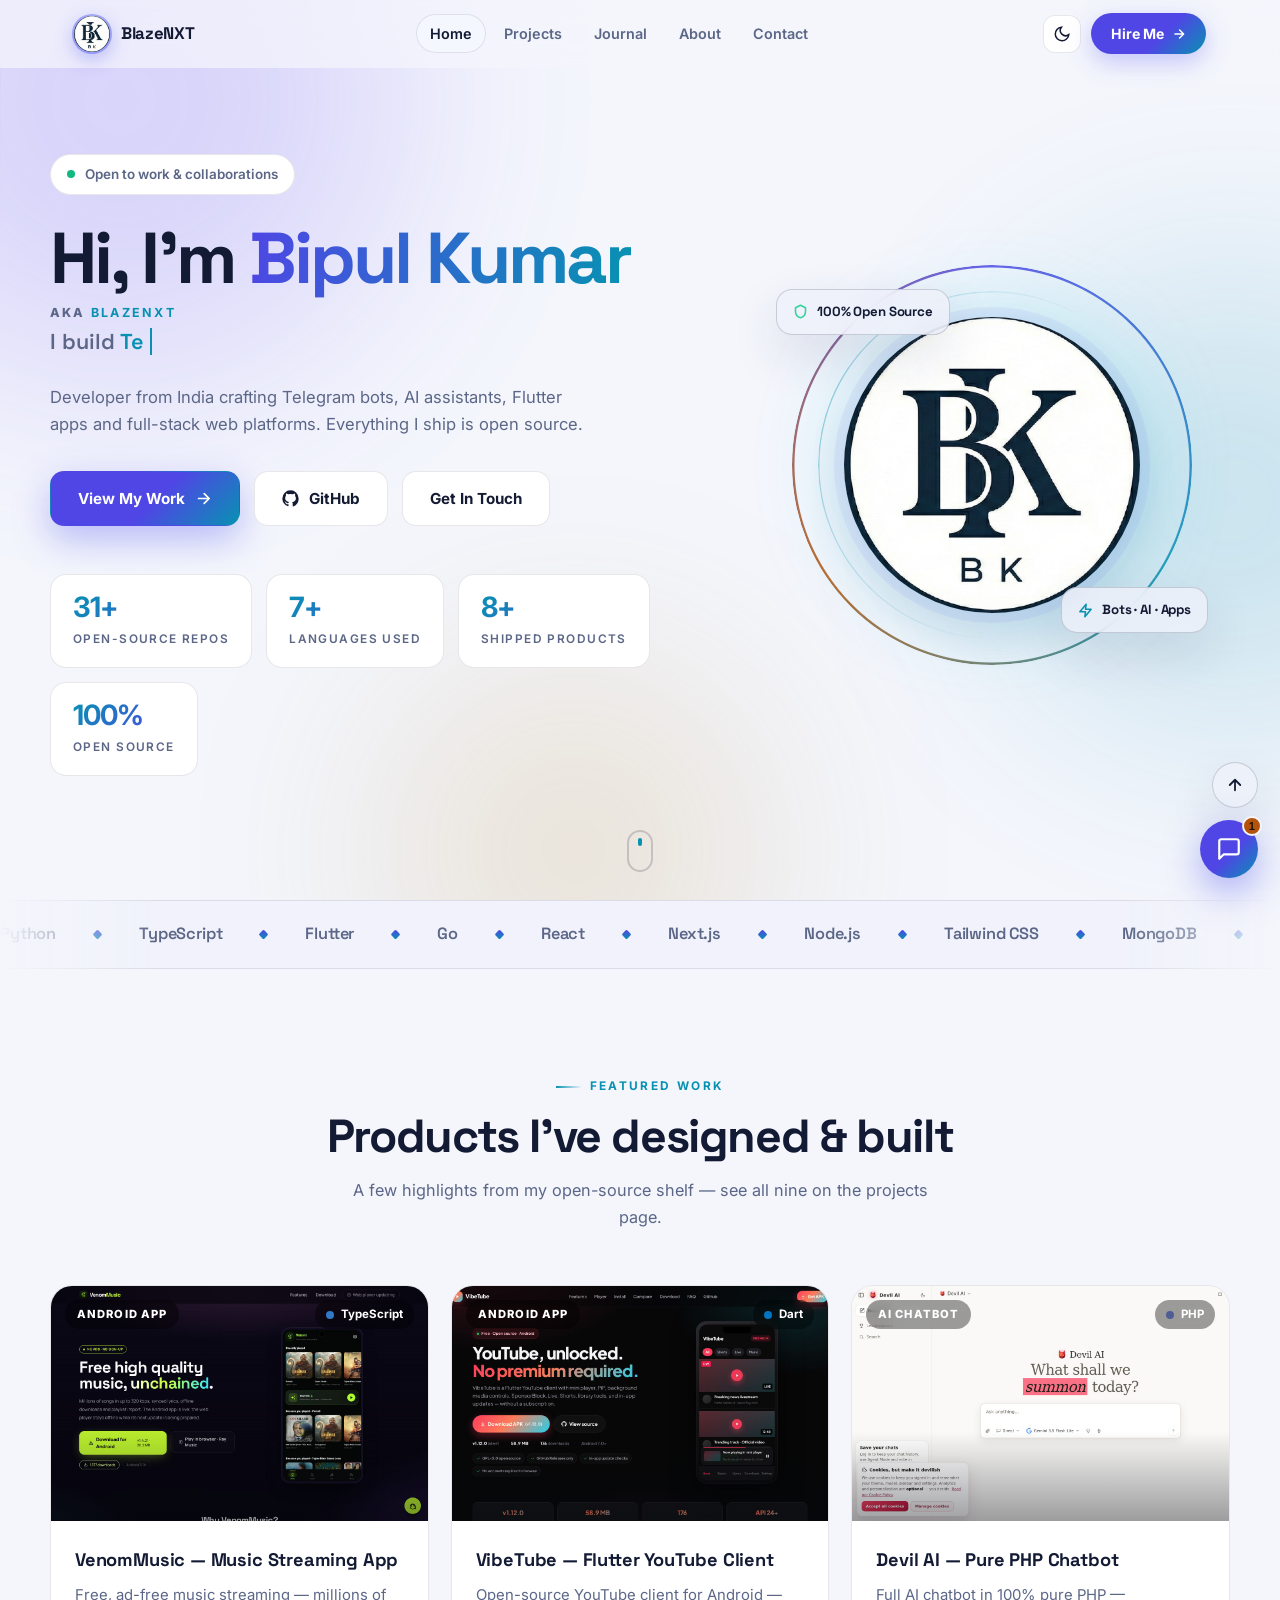
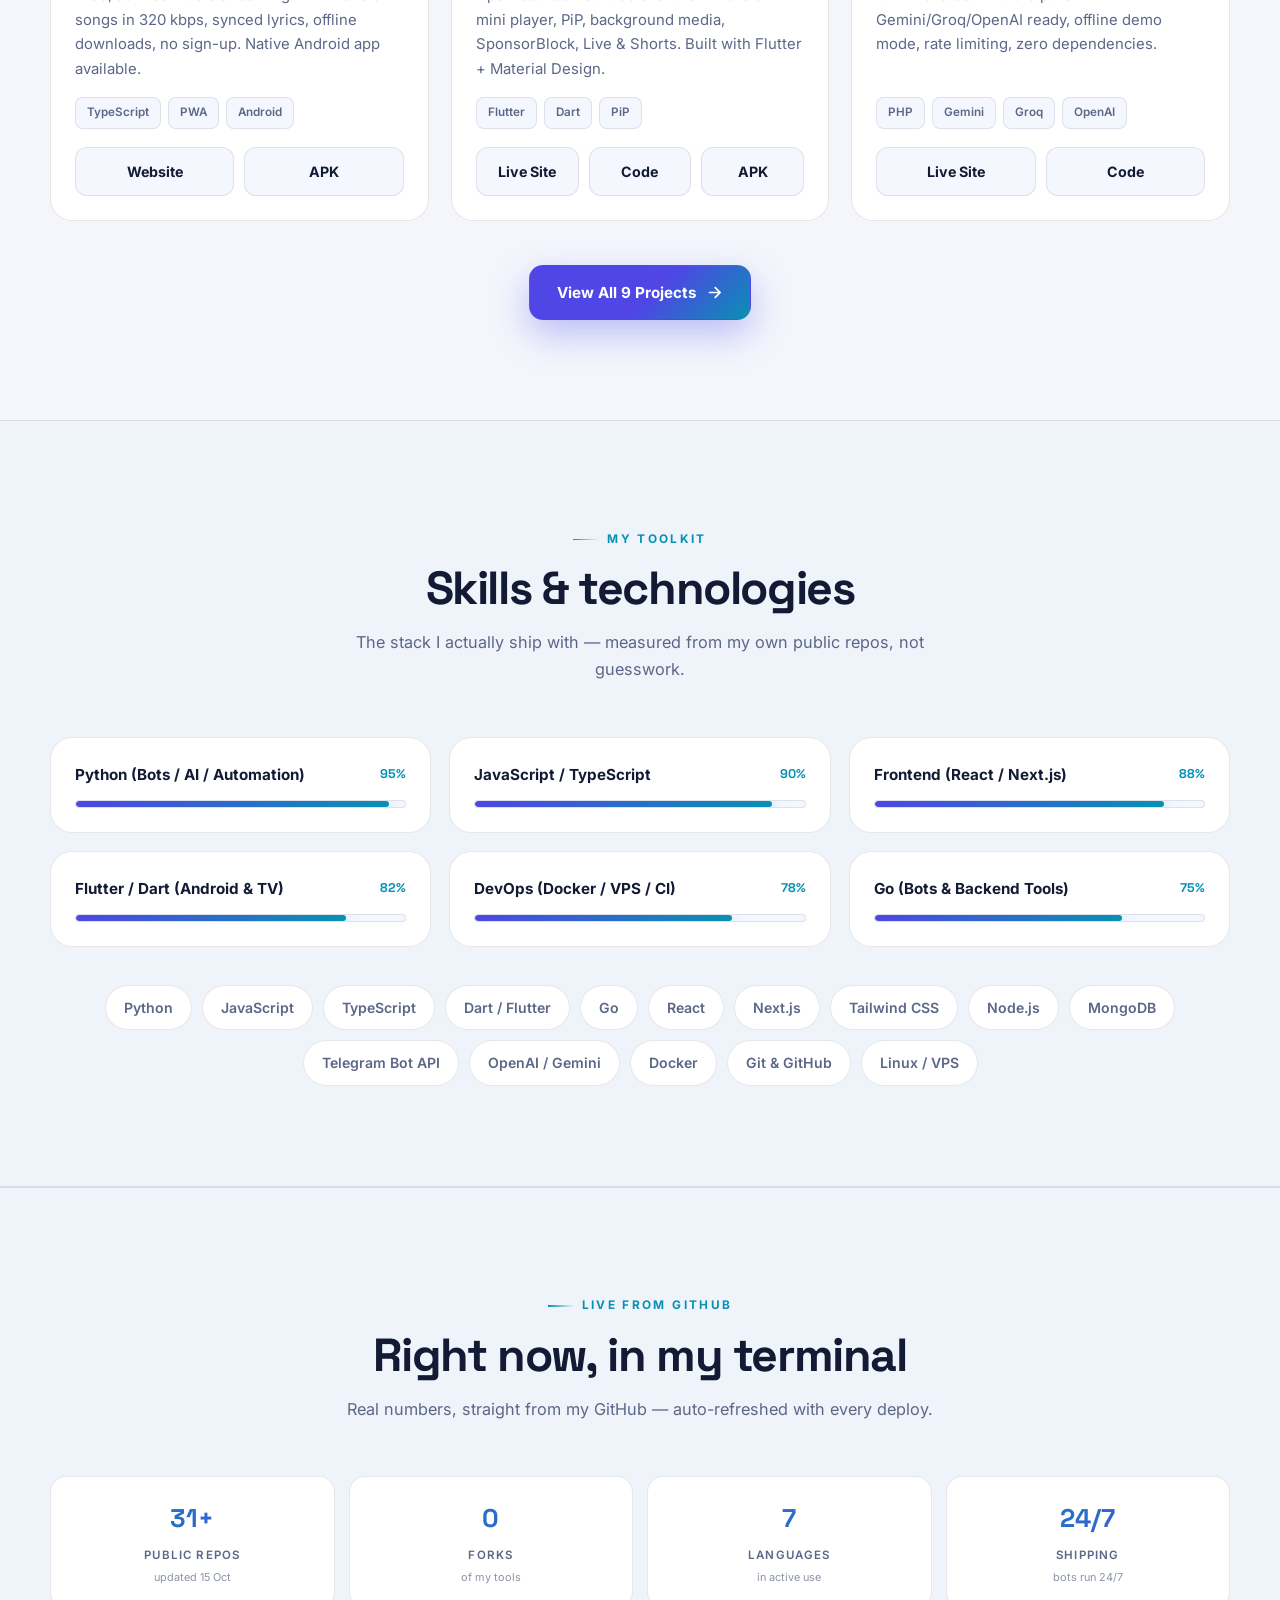
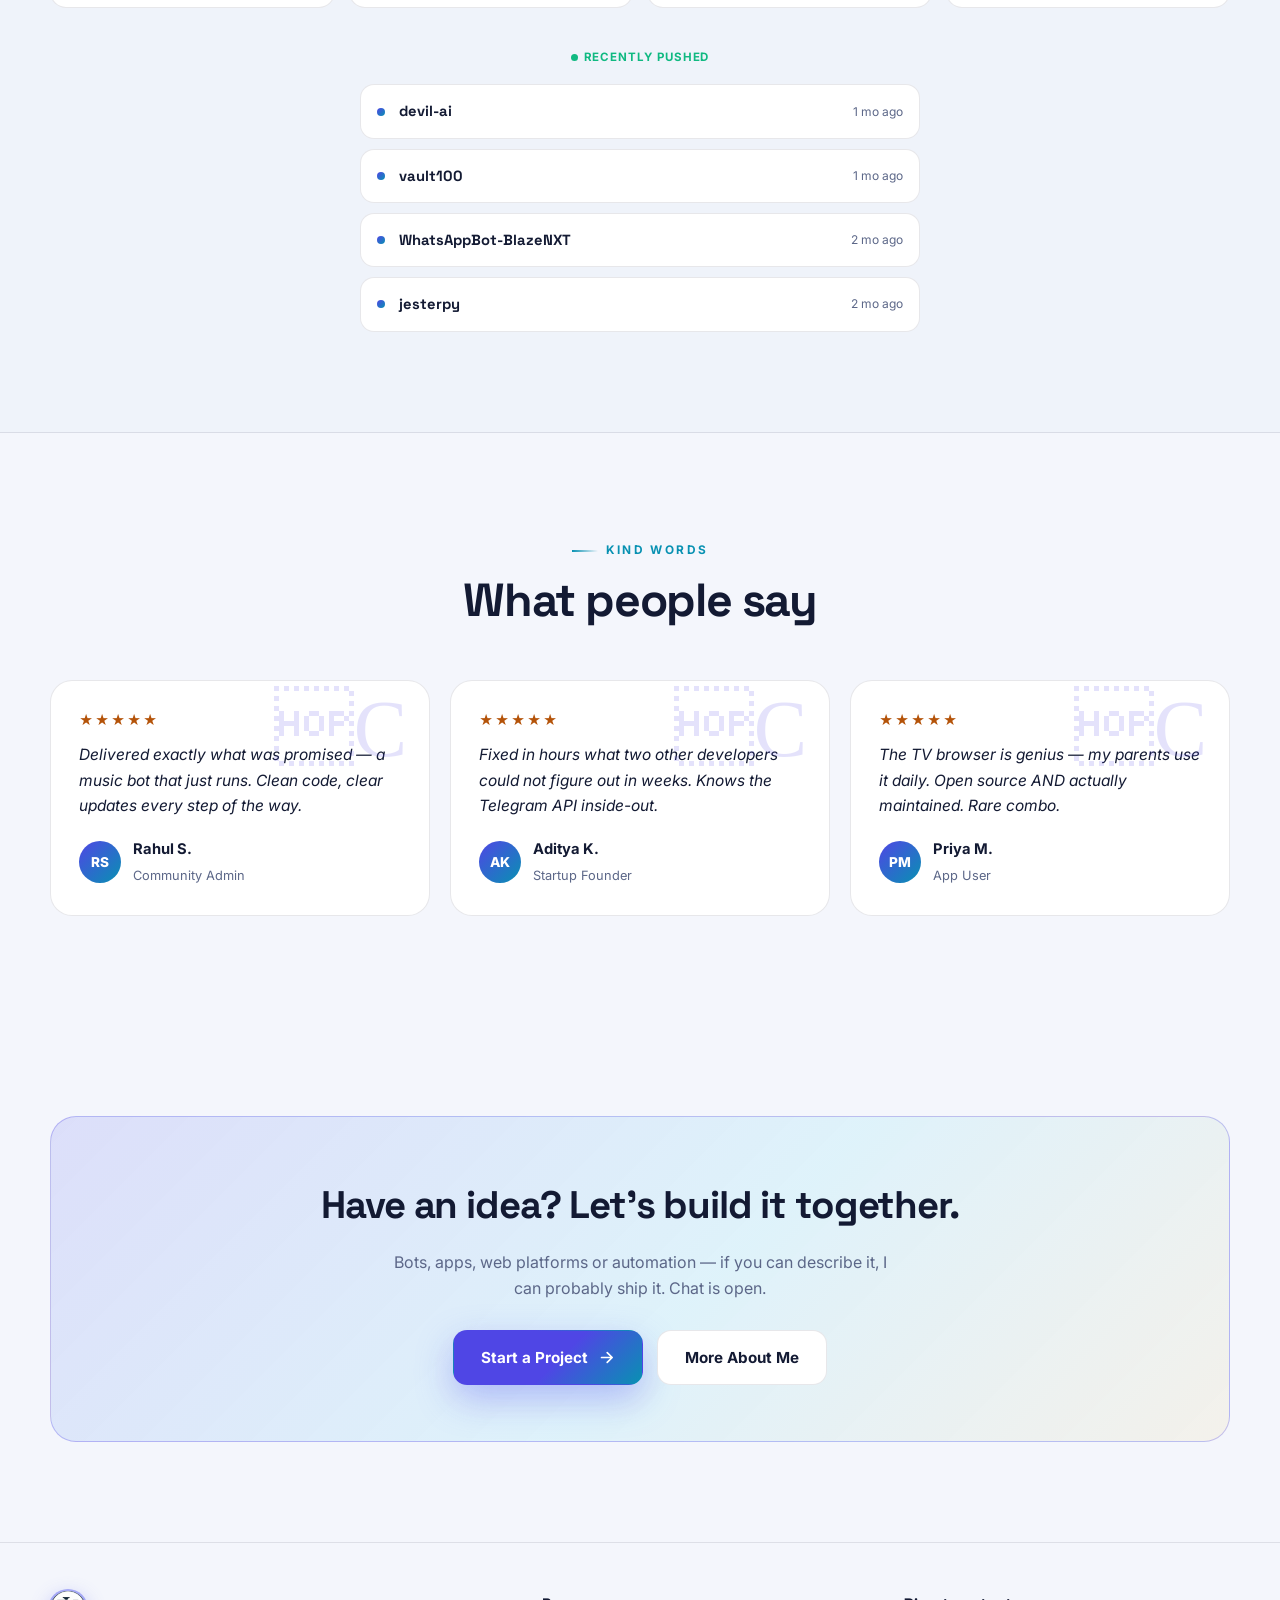
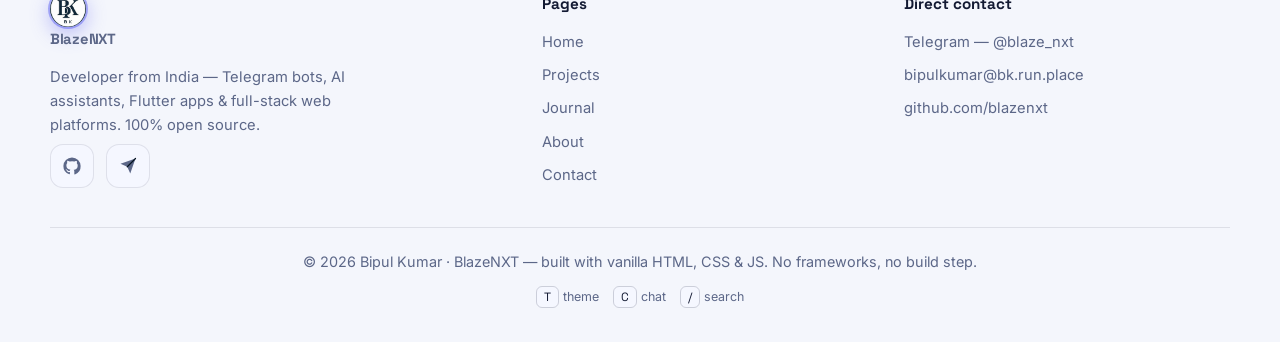
==== commit a760fff2: "feat(seo): complete AI crawlability & deep SEO optimization - Add comprehensive robots.txt allowing " ====
--- a/index.html
+++ b/index.html
@@ -1,4 +1,4 @@
-<!DOCTYPE html>
+﻿<!DOCTYPE html>
 <html lang="en">
 <head>
 <meta charset="UTF-8" />
@@ -6,17 +6,145 @@
 <meta http-equiv="Cache-Control" content="no-cache, no-store, must-revalidate" />
 <meta http-equiv="Pragma" content="no-cache" />
 <meta http-equiv="Expires" content="0" />
-<title>Bipul Kumar — Full-Stack Developer & Bot Builder</title>
-<meta name="description" content="Portfolio of Bipul Kumar (BlazeNXT) — Telegram bots, AI assistants, Flutter apps & full-stack web platforms. 100% open source." />
-<link rel="canonical" href="https://blazenxt.github.io/index.html" />
-<meta property="og:url" content="https://blazenxt.github.io/index.html" />
-<meta property="og:title" content="Bipul Kumar — Full-Stack Developer & Bot Builder" />
+
+<title>Bipul Kumar — Full-Stack Developer & Bot Builder | BlazeNXT</title>
+<meta name="description" content="Official portfolio of Bipul Kumar (BlazeNXT) — high-performance Telegram bots, AI voice assistants, Flutter Android & TV apps, and zero-knowledge encryption platforms. 100% open source." />
+<meta name="keywords" content="Bipul Kumar, BlazeNXT, blazenxt, VenomMusic, VibeTube, Devil AI, vault100, Telegram Bot Developer, Flutter Developer India, Full-Stack Developer, AI Voice Assistant, Open Source Developer" />
+<meta name="author" content="Bipul Kumar (BlazeNXT)" />
+<meta name="creator" content="Bipul Kumar" />
+<meta name="publisher" content="BlazeNXT" />
+
+<!-- AI Crawling & Search Engine Directives -->
+<meta name="robots" content="index, follow, max-image-preview:large, max-snippet:-1, max-video-preview:-1" />
+<meta name="googlebot" content="index, follow, max-snippet:-1, max-image-preview:large, max-video-preview:-1" />
+<meta name="bingbot" content="index, follow, max-snippet:-1, max-image-preview:large, max-video-preview:-1" />
+<meta name="rating" content="general" />
+<meta name="theme-color" content="#0a0e1a" />
+<meta name="color-scheme" content="dark light" />
+
+<!-- Canonical & Multi-Domain Alternates -->
+<link rel="canonical" href="https://blazenxt.in/" />
+<link rel="alternate" hreflang="x-default" href="https://blazenxt.in/" />
+<link rel="alternate" hreflang="en" href="https://blazenxt.in/" />
+<link rel="alternate" href="https://blazenxt.com/" />
+<link rel="alternate" href="https://blazenxt.github.io/" />
+
+<!-- OpenGraph / Social Media -->
+<meta property="og:site_name" content="BlazeNXT" />
+<meta property="og:type" content="website" />
+<meta property="og:locale" content="en_US" />
+<meta property="og:url" content="https://blazenxt.in/" />
+<meta property="og:title" content="Bipul Kumar — Full-Stack Developer & Bot Builder | BlazeNXT" />
 <meta property="og:description" content="Portfolio of Bipul Kumar (BlazeNXT) — Telegram bots, AI assistants, Flutter apps & full-stack web platforms. 100% open source." />
-<meta property="og:image" content="https://blazenxt.github.io/logo.png" />
+<meta property="og:image" content="https://blazenxt.in/og-home.svg" />
+<meta property="og:image:secure_url" content="https://blazenxt.in/og-home.svg" />
+<meta property="og:image:type" content="image/svg+xml" />
+<meta property="og:image:width" content="1200" />
+<meta property="og:image:height" content="630" />
+<meta property="og:image:alt" content="Bipul Kumar (BlazeNXT) Portfolio" />
+
+<!-- Twitter / X Cards -->
+<meta name="twitter:card" content="summary_large_image" />
+<meta name="twitter:site" content="@blaze_nxt" />
+<meta name="twitter:creator" content="@blaze_nxt" />
+<meta name="twitter:title" content="Bipul Kumar — Full-Stack Developer & Bot Builder | BlazeNXT" />
+<meta name="twitter:description" content="Portfolio of Bipul Kumar (BlazeNXT) — Telegram bots, AI assistants, Flutter apps & full-stack web platforms. 100% open source." />
+<meta name="twitter:image" content="https://blazenxt.in/og-home.svg" />
+<meta name="twitter:image:alt" content="Bipul Kumar (BlazeNXT) Portfolio" />
+
+<!-- PWA & Machine-Readable AI Discoverability -->
+<link rel="manifest" href="site.webmanifest" />
+<link rel="alternate" type="text/plain" title="LLM Machine-Readable Context" href="/llms.txt" />
 <link rel="icon" type="image/png" href="logo.png" />
+<link rel="apple-touch-icon" href="logo.png" />
+
+<!-- Fonts -->
 <link rel="preconnect" href="https://fonts.googleapis.com" />
 <link rel="preconnect" href="https://fonts.gstatic.com" crossorigin />
 <link href="https://fonts.googleapis.com/css2?family=Inter:wght@400;500;600;700;800&family=Space+Grotesk:wght@500;600;700&display=swap" rel="stylesheet" />
+
+<!-- Structured Data Knowledge Graph (JSON-LD) -->
+<script type="application/ld+json">
+{
+  "@context": "https://schema.org",
+  "@graph": [
+    {
+      "@type": "Person",
+      "@id": "https://blazenxt.in/#person",
+      "name": "Bipul Kumar",
+      "alternateName": ["BlazeNXT", "blazenxt"],
+      "url": "https://blazenxt.in",
+      "image": {
+        "@type": "ImageObject",
+        "@id": "https://blazenxt.in/#avatar",
+        "url": "https://blazenxt.in/avatar.png",
+        "caption": "Bipul Kumar (BlazeNXT)"
+      },
+      "jobTitle": "Full-Stack Software Engineer & AI Bot Architect",
+      "description": "Developer from India crafting 24/7 Telegram bots, AI voice/system assistants, cross-platform Flutter Android/TV apps, and zero-knowledge encryption platforms.",
+      "sameAs": [
+        "https://github.com/blazenxt",
+        "https://t.me/blaze_nxt",
+        "https://t.me/firstoget",
+        "https://t.me/blazenxt_tg",
+        "https://t.me/Zucms"
+      ],
+      "knowsAbout": [
+        "Python",
+        "Telegram Bot API",
+        "Flutter",
+        "Dart",
+        "JavaScript",
+        "TypeScript",
+        "Next.js",
+        "React",
+        "Go",
+        "PHP",
+        "Zero-Knowledge Cryptography",
+        "Artificial Intelligence",
+        "OpenAI API",
+        "Google Gemini API",
+        "Docker",
+        "Linux VPS"
+      ],
+      "worksFor": {
+        "@type": "Organization",
+        "name": "BlazeNXT"
+      }
+    },
+    {
+      "@type": "WebSite",
+      "@id": "https://blazenxt.in/#website",
+      "url": "https://blazenxt.in",
+      "name": "BlazeNXT — Bipul Kumar Portfolio",
+      "alternateName": "BlazeNXT",
+      "description": "Official portfolio of Bipul Kumar (BlazeNXT) — open-source Telegram bots, AI assistants, Flutter apps, and web platforms.",
+      "publisher": {
+        "@id": "https://blazenxt.in/#person"
+      },
+      "inLanguage": "en",
+      "potentialAction": {
+        "@type": "SearchAction",
+        "target": "https://blazenxt.in/projects.html?q={search_term_string}",
+        "query-input": "required name=search_term_string"
+      }
+    },
+    {
+      "@type": "WebPage",
+      "@id": "https://blazenxt.in/#webpage",
+      "url": "https://blazenxt.in/",
+      "name": "Bipul Kumar — Full-Stack Developer & Bot Builder | BlazeNXT",
+      "isPartOf": {
+        "@id": "https://blazenxt.in/#website"
+      },
+      "about": {
+        "@id": "https://blazenxt.in/#person"
+      },
+      "description": "Portfolio of Bipul Kumar (BlazeNXT) — Telegram bots, AI assistants, Flutter apps & full-stack web platforms. 100% open source."
+    }
+  ]
+}
+</script>
 <style>
 :root{
   --bg:#0a0e1a; --bg-2:#111827;
@@ -480,6 +608,7 @@
   </div>
 </header>
 
+<main id="main-content">
 <!-- HERO -->
 <section class="hero" id="home">
   <div class="wrap hero-grid">
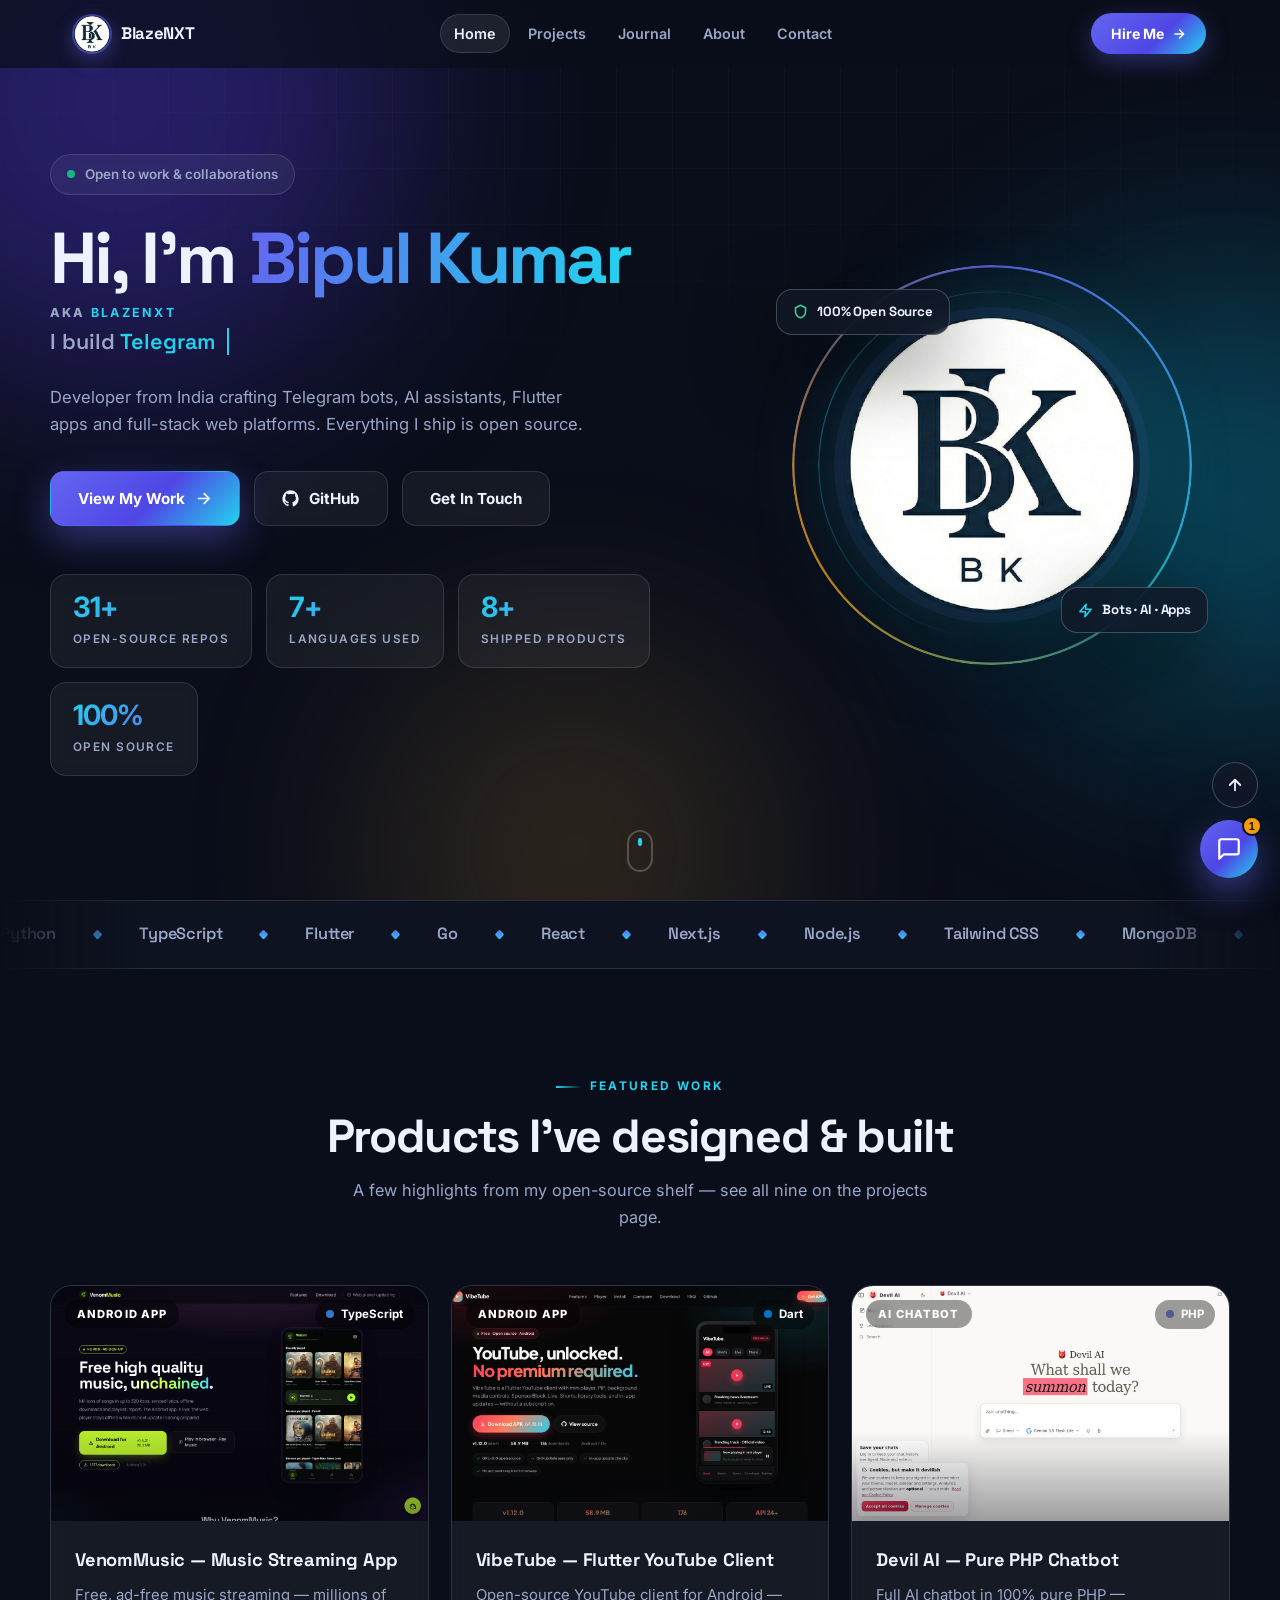
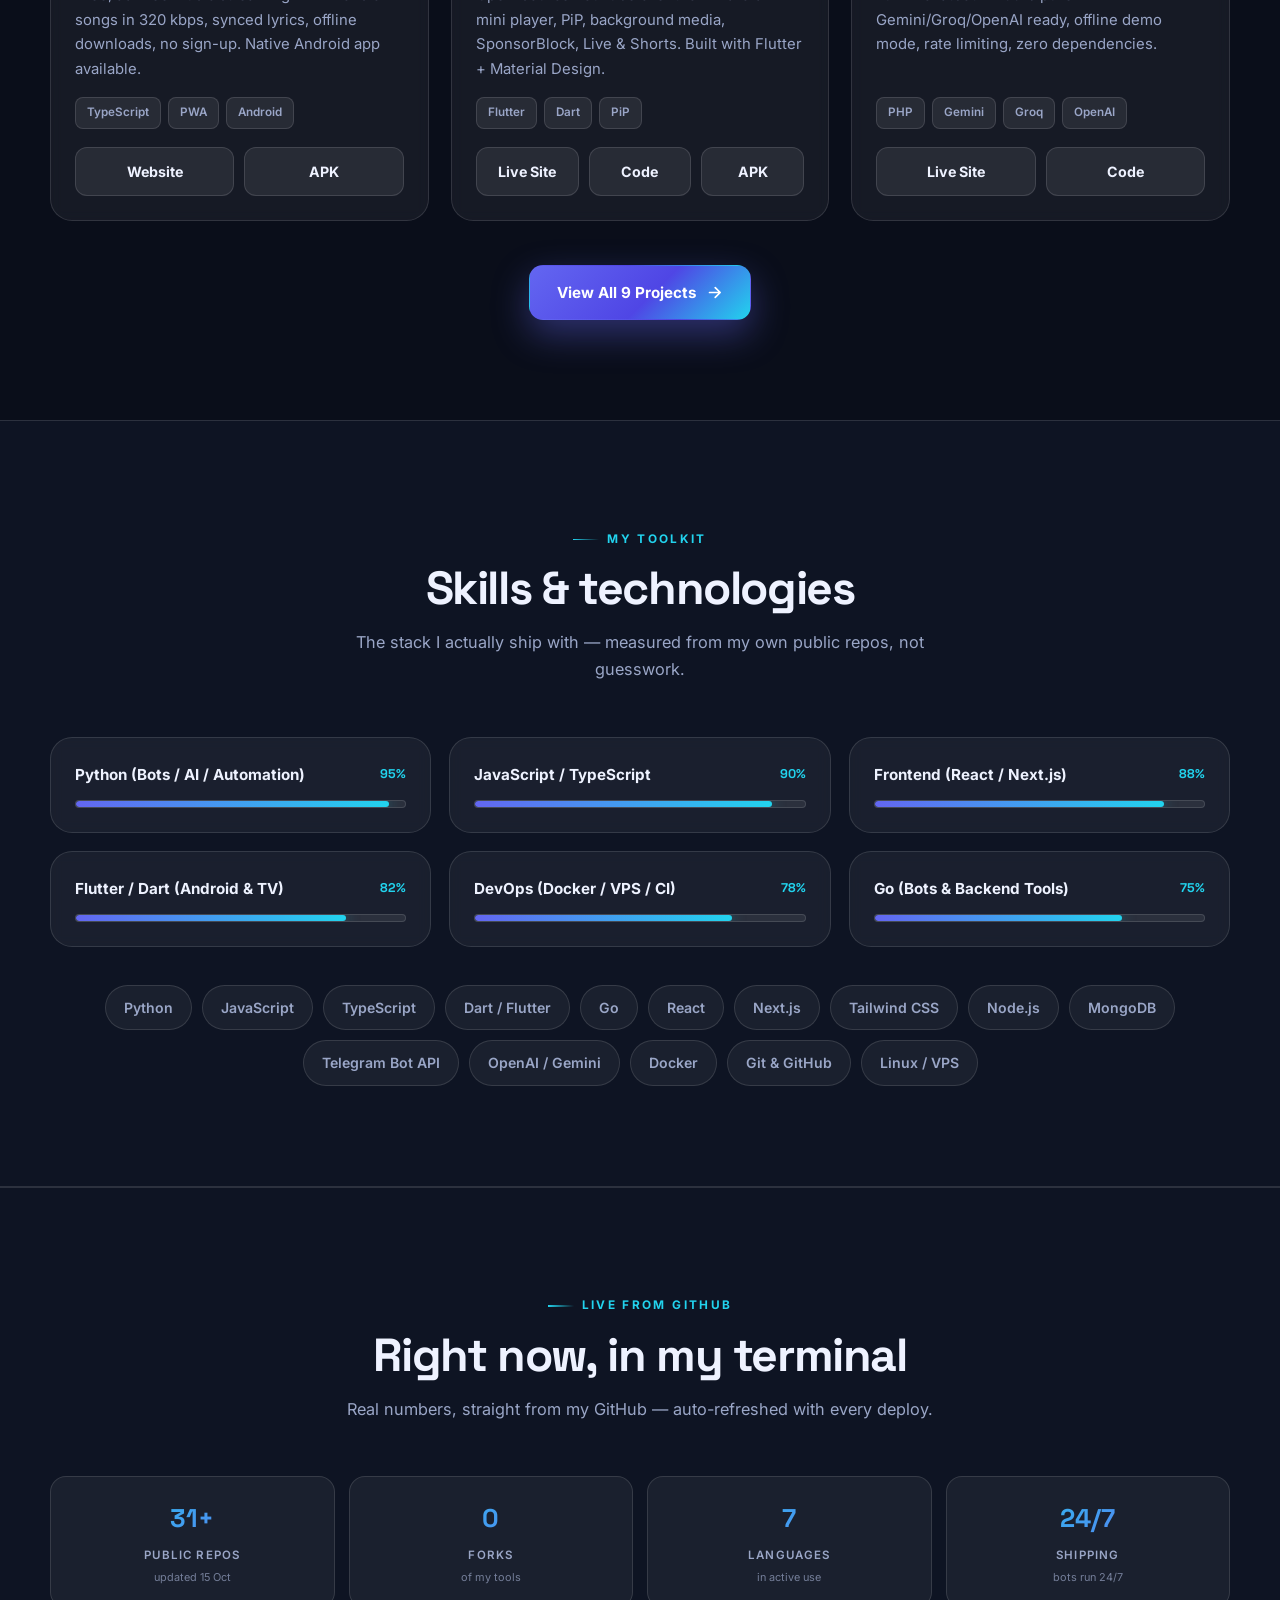
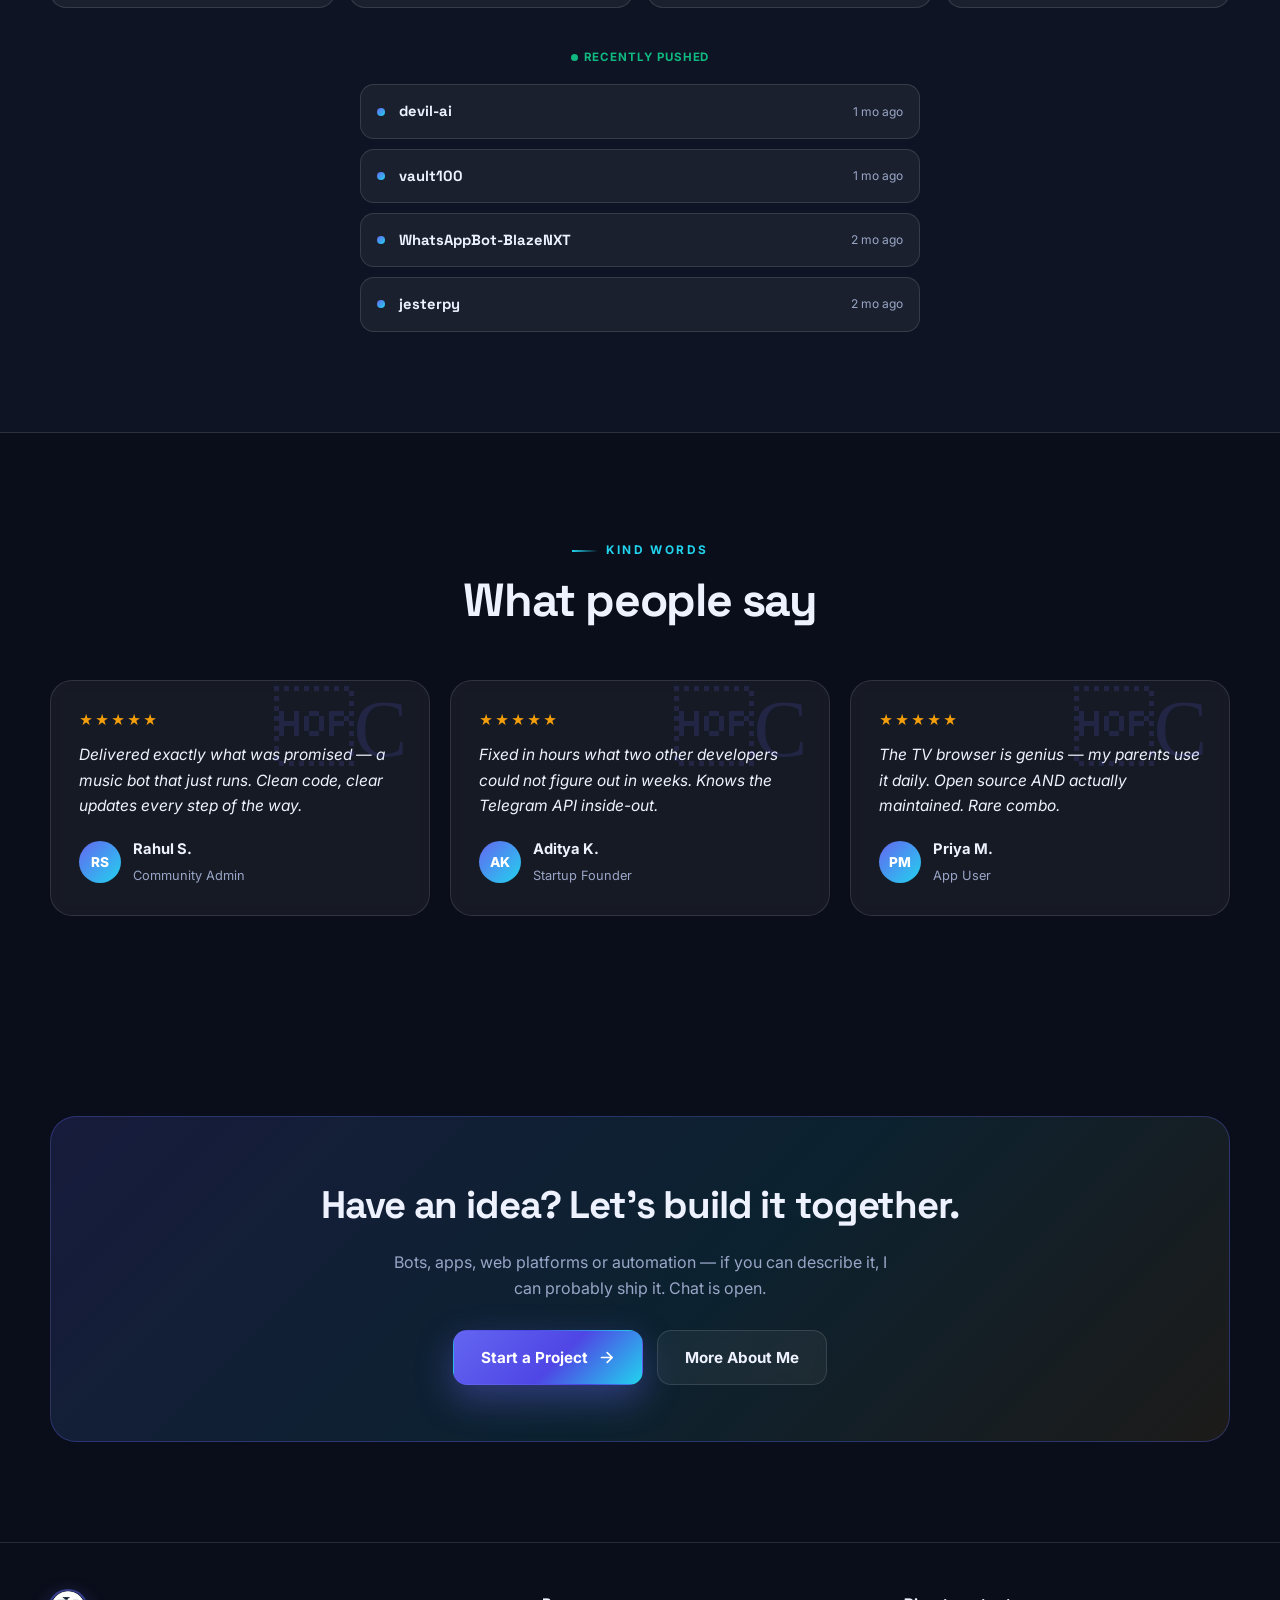
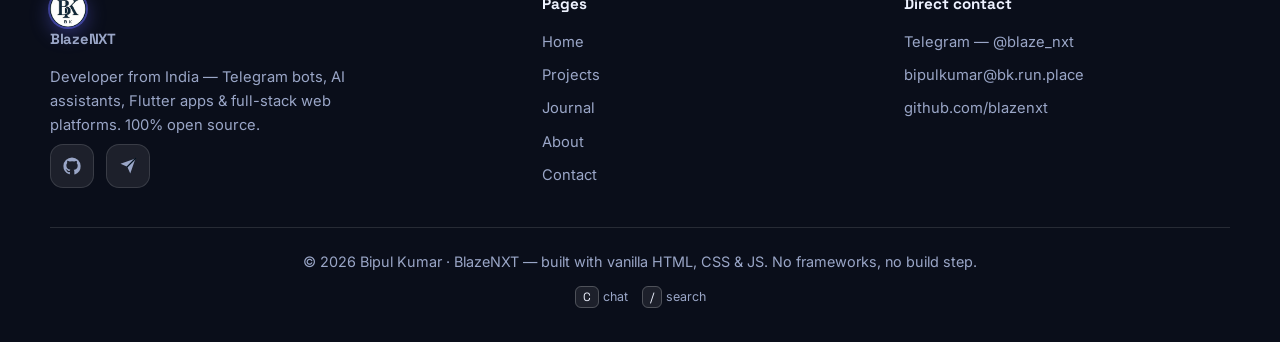
==== commit 77e5bf33: "style(theme): enforce 100% permanent dark mode across entire portfolio - Remove all light mode CSS v" ====
--- a/index.html
+++ b/index.html
@@ -1,5 +1,5 @@
 ﻿<!DOCTYPE html>
-<html lang="en">
+<html lang="en" data-theme="dark">
 <head>
 <meta charset="UTF-8" />
 <meta name="viewport" content="width=device-width, initial-scale=1.0" />
@@ -20,7 +20,7 @@
 <meta name="bingbot" content="index, follow, max-snippet:-1, max-image-preview:large, max-video-preview:-1" />
 <meta name="rating" content="general" />
 <meta name="theme-color" content="#0a0e1a" />
-<meta name="color-scheme" content="dark light" />
+<meta name="color-scheme" content="dark" />
 
 <!-- Canonical & Multi-Domain Alternates -->
 <link rel="canonical" href="https://blazenxt.in/" />
@@ -147,6 +147,7 @@
 </script>
 <style>
 :root{
+  color-scheme: dark;
   --bg:#0a0e1a; --bg-2:#111827;
   --panel:rgba(255,255,255,.05); --panel-2:rgba(255,255,255,.08);
   --text:#eef2ff; --muted:#9aa6c7;
@@ -159,16 +160,7 @@
   --font-display:"Space Grotesk","Inter",system-ui,sans-serif;
   --font-body:"Inter",system-ui,-apple-system,"Segoe UI",Roboto,sans-serif;
 }
-html[data-theme="light"]{
-  --bg:#f4f6fc; --bg-2:#eef1fa; --panel:#ffffff; --panel-2:#f5f7ff;
-  --text:#131a33; --muted:#5c6788;
-  --line:rgba(19,26,51,.10); --line-2:rgba(19,26,51,.18);
-  --accent:#4f46e5; --accent-2:#0891b2; --accent-3:#b45309; --accent-4:#be123c;
-  --shadow:0 20px 50px rgba(30,42,90,.12); --glow:0 0 60px rgba(109,40,217,.18);
-}
 *{box-sizing:border-box;margin:0;padding:0}
-html[data-theme="light"] body::after{opacity:.015;mix-blend-mode:multiply}
-
 html{scroll-behavior:smooth}
 body{
   font-family:var(--font-body); background:var(--bg); color:var(--text);
@@ -197,11 +189,6 @@
   mask-image:radial-gradient(ellipse 90% 60% at 50% 0%,#000 30%,transparent 75%);
   -webkit-mask-image:radial-gradient(ellipse 90% 60% at 50% 0%,#000 30%,transparent 75%);
 }
-html[data-theme="light"] .ambient::before{
-  background:linear-gradient(rgba(19,26,51,.05) 1px,transparent 1px),linear-gradient(90deg,rgba(19,26,51,.05) 1px,transparent 1px);
-}
-html[data-theme="light"] .orb{opacity:.18}
-html[data-theme="light"] .ambient::before{opacity:.6}
 .orb{position:absolute;border-radius:50%;filter:blur(110px);opacity:.35}
 .o1{width:560px;height:560px;background:#5b3df5;top:-180px;left:-160px}
 .o2{width:460px;height:460px;background:#0891b2;top:30%;right:-180px;animation-delay:-8s;opacity:.4}
@@ -595,9 +582,6 @@
       <a href="contact.html">Contact</a>
     </nav>
     <div class="nav-actions">
-      <button class="icon-btn" id="themeBtn" title="Toggle theme" aria-label="Toggle theme">
-        <svg width="18" height="18" viewBox="0 0 24 24" fill="none" stroke="currentColor" stroke-width="2" stroke-linecap="round"><path d="M21 12.8A9 9 0 1 1 11.2 3a7 7 0 0 0 9.8 9.8z"/></svg>
-      </button>
       <a href="contact.html" class="hire-btn">Hire Me
         <svg width="14" height="14" viewBox="0 0 24 24" fill="none" stroke="currentColor" stroke-width="2.4" stroke-linecap="round" stroke-linejoin="round"><path d="M5 12h14M13 5l7 7-7 7"/></svg>
       </a>
@@ -851,7 +835,7 @@
   </div>
   <div class="foot-bottom">
     <div>&copy; <span id="year">2026</span> Bipul Kumar &middot; BlazeNXT &mdash; built with vanilla HTML, CSS &amp; JS. No frameworks, no build step.</div>
-    <div class="kbd-hints"><span><kbd>T</kbd> theme</span><span><kbd>C</kbd> chat</span><span><kbd>/</kbd> search</span></div>
+    <div class="kbd-hints"><span><kbd>C</kbd> chat</span><span><kbd>/</kbd> search</span></div>
   </div>
 </footer>
 <div class="fab-stack">
@@ -886,16 +870,10 @@
 </div>
 <script>
 
-/* ---------- Theme ---------- */
+/* ---------- Theme: Permanently Dark ---------- */
 const root = document.documentElement;
-const themeBtn = document.getElementById('themeBtn');
-const saved = localStorage.getItem('pf-theme');
-if (saved) root.setAttribute('data-theme', saved);
-themeBtn.addEventListener('click', () => {
-  const next = root.getAttribute('data-theme') === 'light' ? 'dark' : 'light';
-  root.setAttribute('data-theme', next);
-  localStorage.setItem('pf-theme', next);
-});
+root.setAttribute('data-theme', 'dark');
+try { localStorage.removeItem('pf-theme'); } catch(e){}
 
 /* ---------- Mobile menu ---------- */
 const burger = document.getElementById('burger');
@@ -997,18 +975,11 @@
 window.sendMail = sendMail;
 
 
-/* ---------- Theme auto-detect (first visit) ---------- */
-if (!localStorage.getItem('pf-theme')){
-  const prefersLight = matchMedia('(prefers-color-scheme: light)').matches;
-  root.setAttribute('data-theme', prefersLight ? 'light' : 'dark');
-}
-
 /* ---------- Keyboard shortcuts ---------- */
 addEventListener('keydown', e => {
   if (e.target.matches('input, textarea') || e.metaKey || e.ctrlKey || e.altKey) return;
   const k = e.key.toLowerCase();
-  if (k === 't') { themeBtn.click(); }
-  if (k === 'c') { chatFab && chatFab.click(); }
+if (k === 'c') { chatFab && chatFab.click(); }
   if (k === '/') {
     e.preventDefault();
     const s = document.getElementById('projSearch');
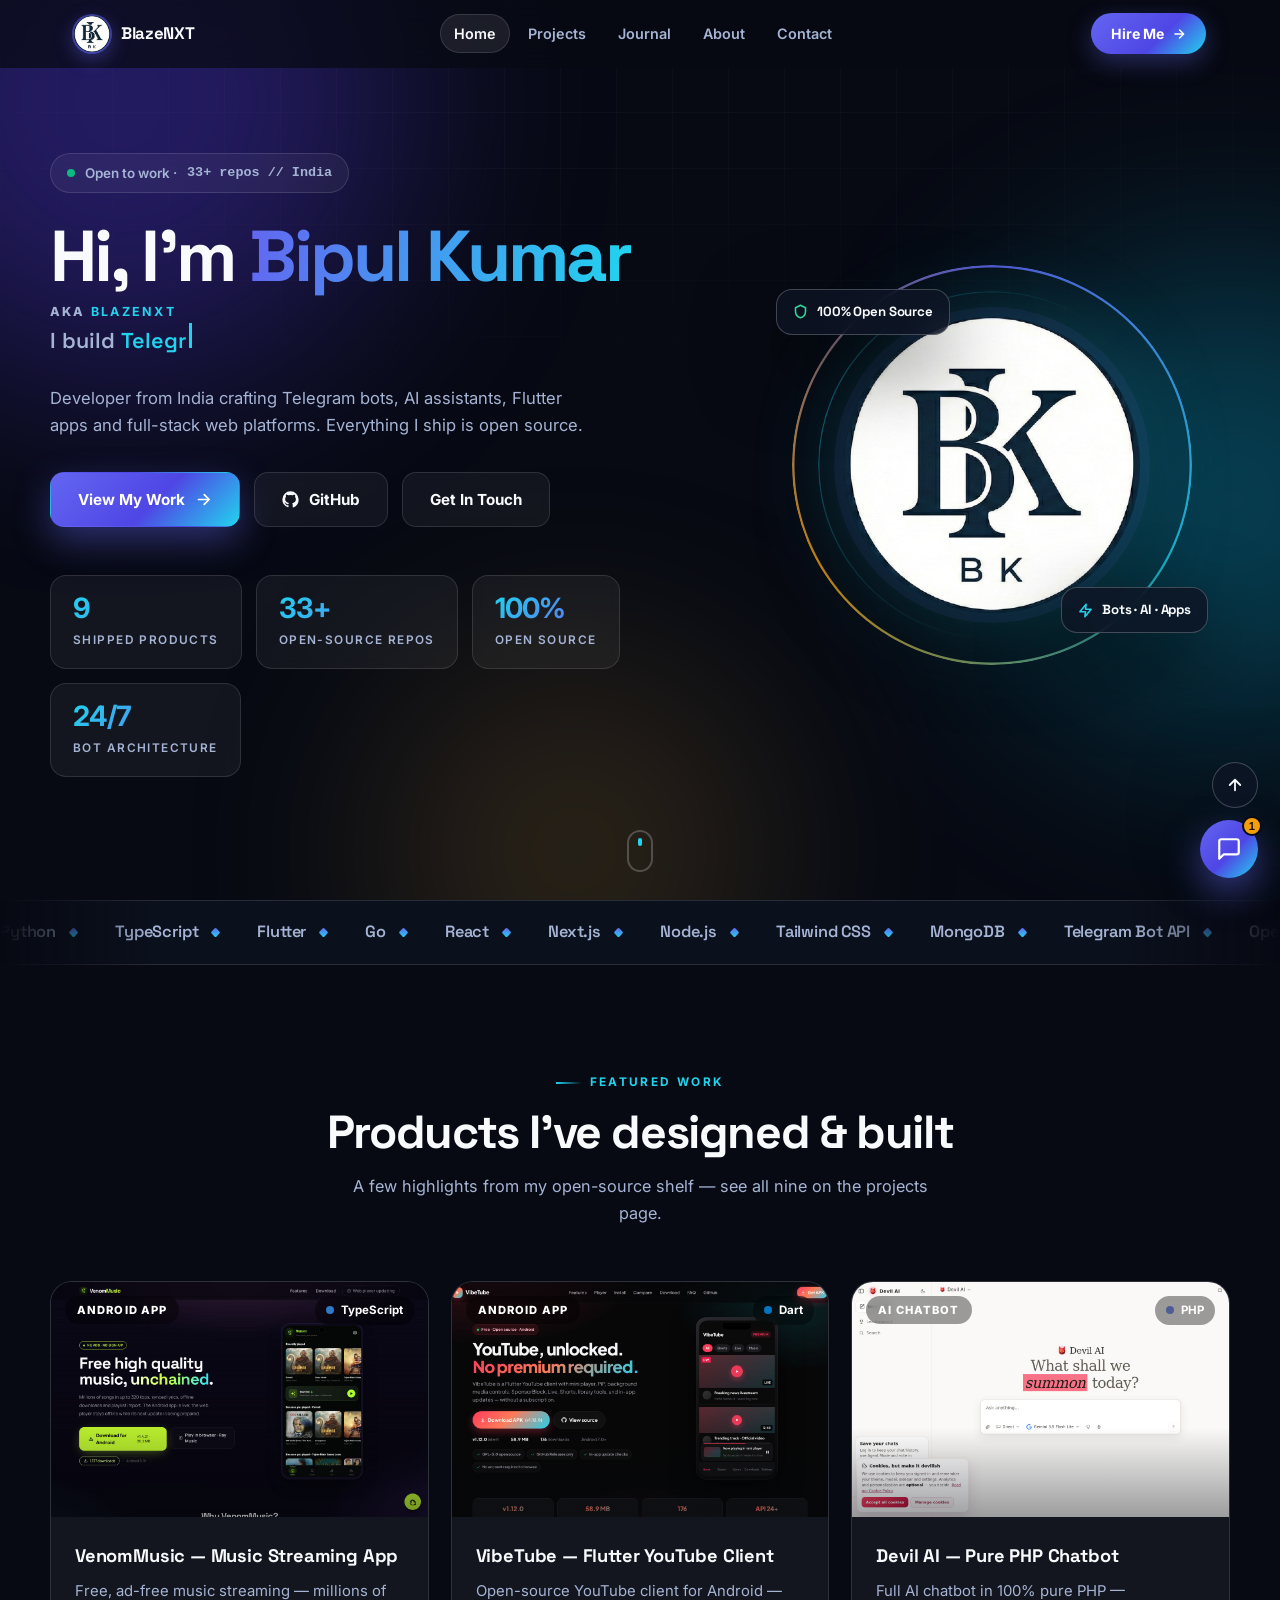
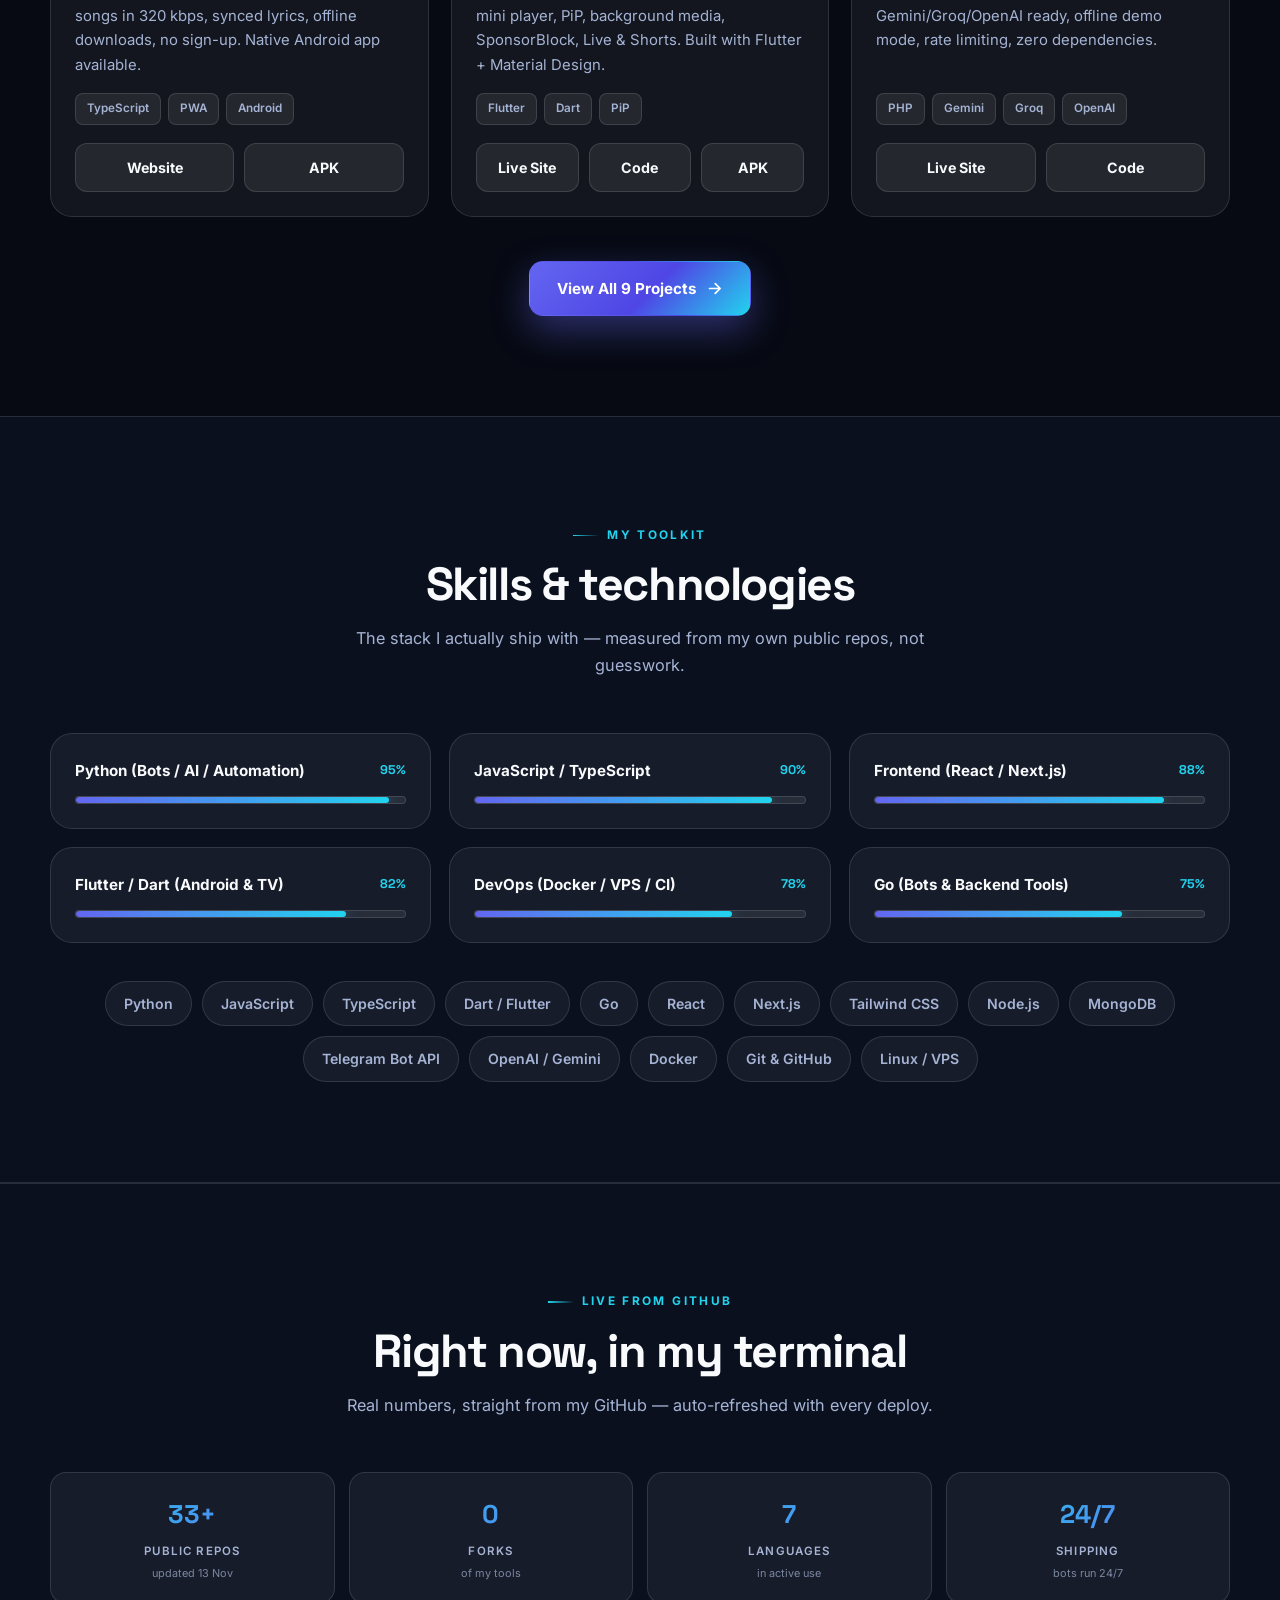
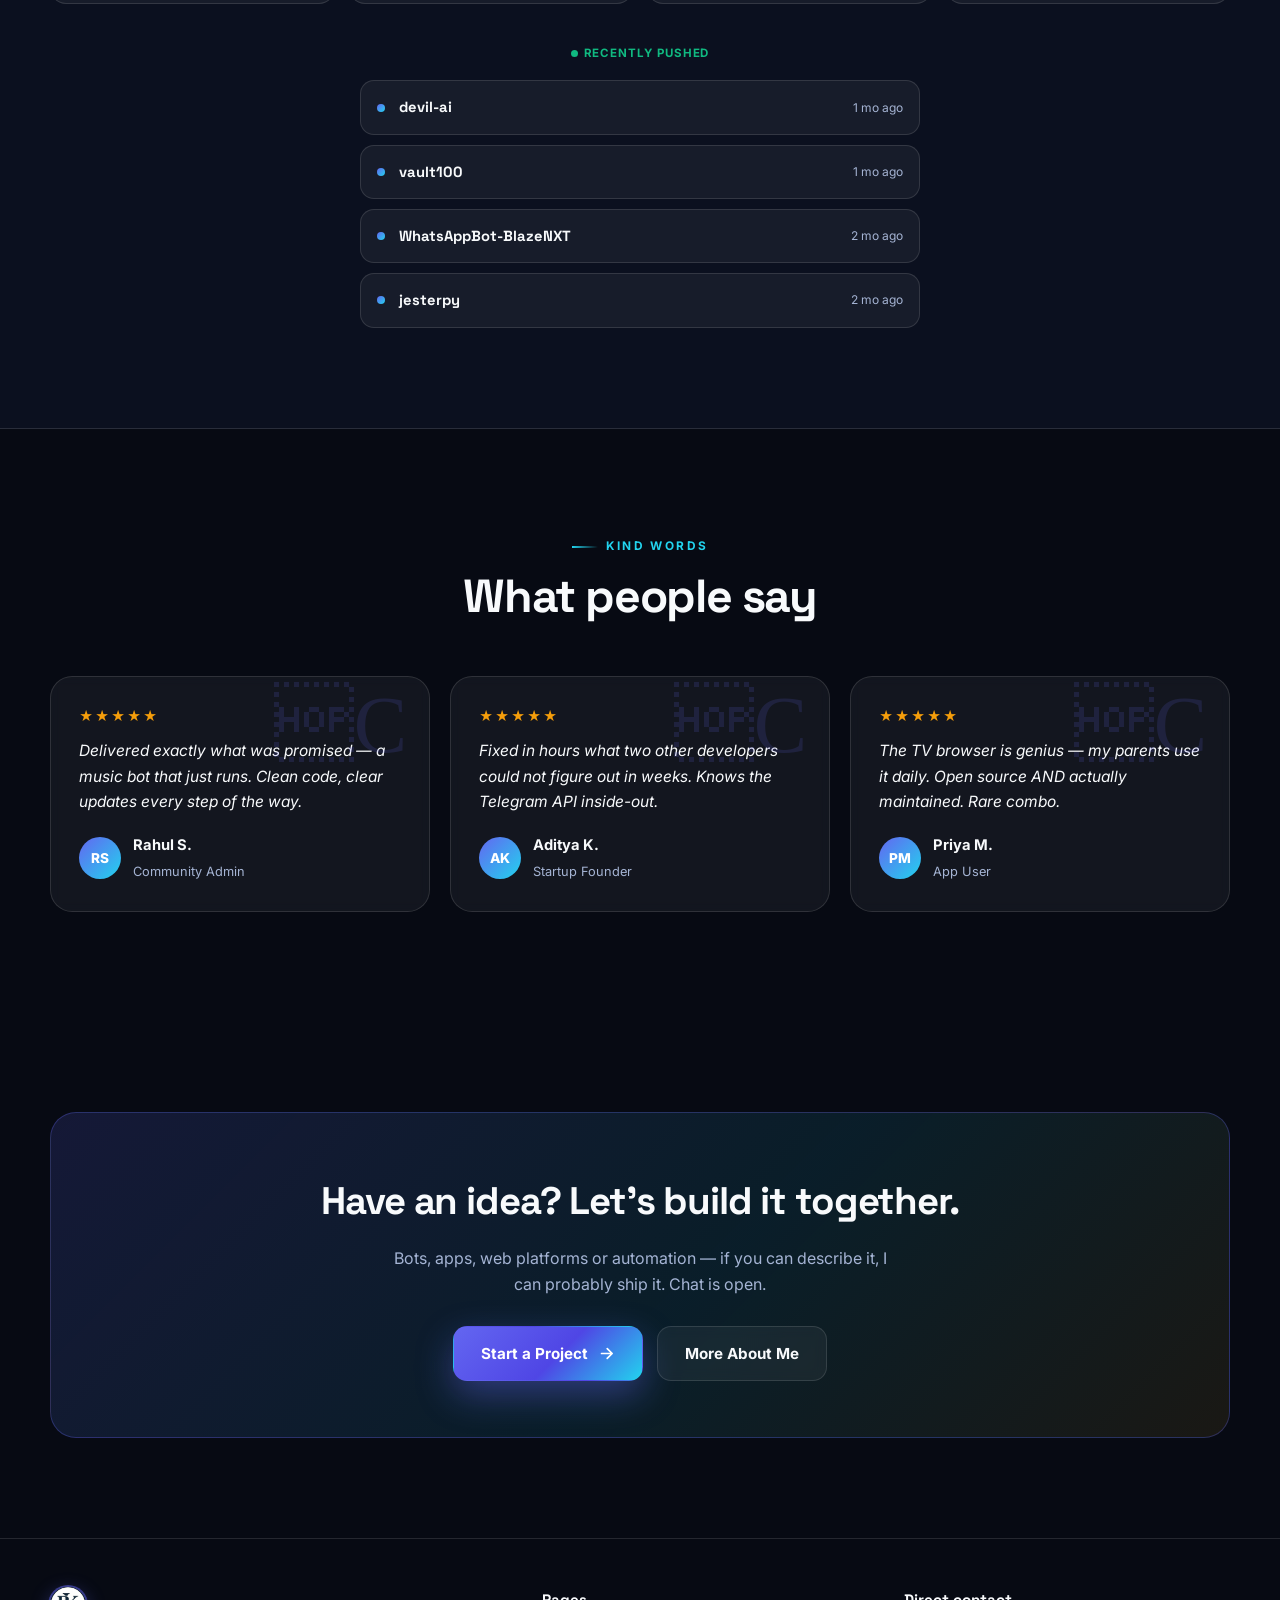
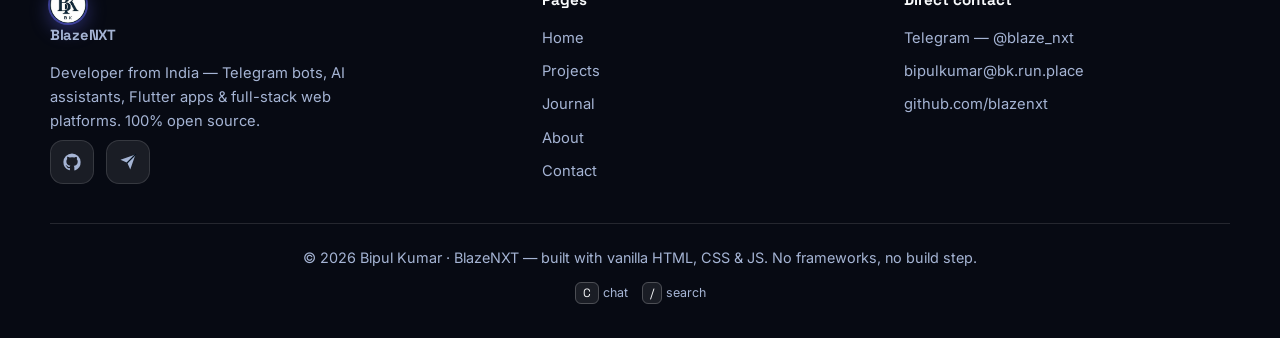
==== commit 682c3c86: "fix(ux): no-JS fallback, zero-FOUC guard, stats deduplication, mobile typing wrap & screen-reader ma" ====
--- a/index.html
+++ b/index.html
@@ -1,6 +1,8 @@
 ﻿<!DOCTYPE html>
 <html lang="en" data-theme="dark">
 <head>
+<script>document.documentElement.classList.add('js');document.documentElement.setAttribute('data-theme','dark');try{localStorage.removeItem('pf-theme');}catch(e){}</script>
+<noscript><style>.reveal{opacity:1!important;transform:none!important}.bar i{width:100%!important}.stat b,.ghs b{opacity:1!important}</style></noscript>
 <meta charset="UTF-8" />
 <meta name="viewport" content="width=device-width, initial-scale=1.0" />
 <meta http-equiv="Cache-Control" content="no-cache, no-store, must-revalidate" />
@@ -148,9 +150,9 @@
 <style>
 :root{
   color-scheme: dark;
-  --bg:#0a0e1a; --bg-2:#111827;
+  --bg:#070a13; --bg-2:#0e1424;
   --panel:rgba(255,255,255,.05); --panel-2:rgba(255,255,255,.08);
-  --text:#eef2ff; --muted:#9aa6c7;
+  --text:#f8fafc; --muted:#a5b4d4;
   --line:rgba(255,255,255,.12); --line-2:rgba(255,255,255,.22);
   --accent:#6366f1; --accent-2:#22d3ee; --accent-3:#f59e0b; --accent-4:#ec4899; --ok:#10b981;
   --radius:22px;
@@ -255,9 +257,11 @@
 @keyframes gradshift{0%,100%{background-position:0% 0}50%{background-position:100% 0}}
 .aka{font-size:.78rem;font-weight:800;letter-spacing:.18em;text-transform:uppercase;color:var(--muted)}
 .aka b{color:var(--accent-2)}
-.role{font-size:clamp(1.05rem,2.4vw,1.35rem);color:var(--muted);font-weight:600;min-height:1.6em;font-family:var(--font-display)}
-.role span{color:var(--accent-2)}
-.caret{border-right:2.5px solid var(--accent-2);animation:blink 1s steps(2,start) infinite}
+.role{font-size:clamp(1.05rem,2.4vw,1.35rem);color:var(--muted);font-weight:600;min-height:1.75em;font-family:var(--font-display);display:flex;align-items:baseline;flex-wrap:wrap}
+.role-type-wrap{display:inline-flex;align-items:baseline;white-space:nowrap;color:var(--accent-2)}
+.role-type-wrap #typed{color:var(--accent-2)}
+.caret{display:inline-block;width:2.5px;height:1.15em;background:var(--accent-2);margin-left:3px;vertical-align:-0.15em;animation:blink 1s steps(2,start) infinite}
+@keyframes blink{50%{opacity:0}}
 @keyframes blink{50%{border-color:transparent}}
 .hero p.desc{color:var(--muted);margin:24px 0 32px;max-width:54ch;font-size:1.04rem}
 .stats{display:flex;gap:14px;margin-top:48px;flex-wrap:wrap}
@@ -276,11 +280,12 @@
 @keyframes bob{0%,100%{transform:translateY(0)}50%{transform:translateY(-12px)}}
 
 /* Marquee */
-.marquee{border-block:1px solid var(--line);padding:20px 0;overflow:hidden;background:color-mix(in srgb,var(--bg-2) 60%,transparent);mask-image:linear-gradient(90deg,transparent,#000 12%,#000 88%,transparent);-webkit-mask-image:linear-gradient(90deg,transparent,#000 12%,#000 88%,transparent)}
-.mq-track{display:flex;gap:38px;width:max-content;animation:mq 30s linear infinite}
+.marquee{border-block:1px solid var(--line);padding:18px 0;overflow:hidden;background:color-mix(in srgb,var(--bg-2) 60%,transparent);mask-image:linear-gradient(90deg,transparent,#000 12%,#000 88%,transparent);-webkit-mask-image:linear-gradient(90deg,transparent,#000 12%,#000 88%,transparent)}
+.mq-track{display:flex;width:max-content;animation:mq 34s linear infinite}
 .marquee:hover .mq-track{animation-play-state:paused}
+.mq-group{display:flex;gap:38px;align-items:center;padding-right:38px;flex-shrink:0}
 @keyframes mq{to{transform:translateX(-50%)}}
-.mq-item{display:flex;align-items:center;gap:38px;font-family:var(--font-display);font-size:1.02rem;font-weight:600;color:var(--muted);white-space:nowrap;letter-spacing:-.01em}
+.mq-item{display:flex;align-items:center;gap:14px;font-family:var(--font-display);font-size:1.02rem;font-weight:600;color:var(--muted);white-space:nowrap;letter-spacing:-.01em}
 .mq-item i{width:7px;height:7px;background:linear-gradient(135deg,var(--accent),var(--accent-2));transform:rotate(45deg);border-radius:1.5px;flex:none}
 
 /* Soft band */
@@ -530,8 +535,18 @@
 .scroll-cue span{width:4px;height:8px;border-radius:2px;background:var(--accent-2);animation:scrolldot 1.8s ease-in-out infinite}
 @keyframes scrolldot{0%{transform:translateY(0);opacity:1}60%{transform:translateY(14px);opacity:0}100%{transform:translateY(0);opacity:0}}
 /* Reveal */
-.reveal{opacity:0;transform:translateY(30px);transition:opacity .8s ease,transform .8s cubic-bezier(.2,.8,.2,1)}
-.reveal.in{opacity:1;transform:none}
+/* Reveal: default visible for no-JS, scrapers, and headless capture */
+.reveal{opacity:1;transform:none;transition:opacity .75s cubic-bezier(.16,1,.3,1),transform .75s cubic-bezier(.16,1,.3,1)}
+html.js .reveal:not(.in){opacity:0;transform:translateY(24px)}
+html.js .reveal.in{opacity:1;transform:none}
+
+@media print{
+  .reveal{opacity:1!important;transform:none!important}
+  .ambient,#progress,.fab-stack,.chat-panel,.scroll-cue,.marquee,.search-wrap,.filters,.btn,.icon-btn{display:none!important}
+  header.nav{position:static!important;background:none!important;border:none!important}
+  body{background:#fff!important;color:#000!important}
+  .card,.b-card,.project,.post,.stat{break-inside:avoid;box-shadow:none!important;background:#fff!important;color:#000!important;border:1px solid #ccc!important}
+}
 
 /* Responsive */
 @media (max-width:960px){
@@ -597,10 +612,10 @@
 <section class="hero" id="home">
   <div class="wrap hero-grid">
     <div>
-      <span class="pill"><span class="pulse"></span> Open to work &amp; collaborations</span>
+      <span class="pill"><span class="pulse"></span> Open to work &middot; <code>33+ repos // India</code></span>
       <h1>Hi, I'm <span class="grad">Bipul Kumar</span></h1>
       <div class="aka">aka <b>BlazeNXT</b></div>
-      <div class="role">I build <span id="typed"></span><span class="caret">&nbsp;</span></div>
+      <div class="role">I build&nbsp;<span class="role-type-wrap"><span id="typed">Telegram bots.</span><span class="caret" aria-hidden="true"></span></span></div>
       <p class="desc">
         Developer from India crafting Telegram bots, AI assistants, Flutter apps and
         full-stack web platforms. Everything I ship is open source.
@@ -616,10 +631,10 @@
         <a href="contact.html" class="btn btn-ghost">Get In Touch</a>
       </div>
       <div class="stats">
-        <div class="stat"><b data-count="31">0</b><span>Open-Source Repos</span></div>
-        <div class="stat"><b data-count="7">0</b><span>Languages Used</span></div>
-        <div class="stat"><b data-count="8">0</b><span>Shipped Products</span></div>
-        <div class="stat"><b data-count="100" data-suffix="%">0</b><span>Open Source</span></div>
+        <div class="stat"><b data-count="9">9</b><span>Shipped Products</span></div>
+        <div class="stat"><b data-count="33" data-suffix="+">33+</b><span>Open-Source Repos</span></div>
+        <div class="stat"><b data-count="100" data-suffix="%">100%</b><span>Open Source</span></div>
+        <div class="stat"><b>24/7</b><span>Bot Architecture</span></div>
       </div>
     </div>
     <div class="logo-halo reveal">
@@ -641,15 +656,26 @@
 </section>
 
 <!-- MARQUEE -->
-<div class="marquee" aria-hidden="true">
+<div class="marquee" aria-label="Core technologies and stack">
   <div class="mq-track" id="mqTrack">
-    <span class="mq-item">Python<i></i></span><span class="mq-item">TypeScript<i></i></span>
-    <span class="mq-item">Flutter<i></i></span><span class="mq-item">Go<i></i></span>
-    <span class="mq-item">React<i></i></span><span class="mq-item">Next.js<i></i></span>
-    <span class="mq-item">Node.js<i></i></span><span class="mq-item">Tailwind CSS<i></i></span>
-    <span class="mq-item">MongoDB<i></i></span><span class="mq-item">Telegram Bot API<i></i></span>
-    <span class="mq-item">OpenAI / Gemini<i></i></span><span class="mq-item">Docker<i></i></span>
-    <span class="mq-item">Linux / VPS<i></i></span><span class="mq-item">Git &amp; GitHub<i></i></span>
+    <div class="mq-group">
+      <span class="mq-item">Python<i></i></span><span class="mq-item">TypeScript<i></i></span>
+      <span class="mq-item">Flutter<i></i></span><span class="mq-item">Go<i></i></span>
+      <span class="mq-item">React<i></i></span><span class="mq-item">Next.js<i></i></span>
+      <span class="mq-item">Node.js<i></i></span><span class="mq-item">Tailwind CSS<i></i></span>
+      <span class="mq-item">MongoDB<i></i></span><span class="mq-item">Telegram Bot API<i></i></span>
+      <span class="mq-item">OpenAI / Gemini<i></i></span><span class="mq-item">Docker<i></i></span>
+      <span class="mq-item">Linux / VPS<i></i></span><span class="mq-item">Git &amp; GitHub<i></i></span>
+    </div>
+    <div class="mq-group" aria-hidden="true">
+      <span class="mq-item">Python<i></i></span><span class="mq-item">TypeScript<i></i></span>
+      <span class="mq-item">Flutter<i></i></span><span class="mq-item">Go<i></i></span>
+      <span class="mq-item">React<i></i></span><span class="mq-item">Next.js<i></i></span>
+      <span class="mq-item">Node.js<i></i></span><span class="mq-item">Tailwind CSS<i></i></span>
+      <span class="mq-item">MongoDB<i></i></span><span class="mq-item">Telegram Bot API<i></i></span>
+      <span class="mq-item">OpenAI / Gemini<i></i></span><span class="mq-item">Docker<i></i></span>
+      <span class="mq-item">Linux / VPS<i></i></span><span class="mq-item">Git &amp; GitHub<i></i></span>
+    </div>
   </div>
 </div>
 
@@ -903,7 +929,7 @@
     });
     io.unobserve(e.target);
   });
-}, { threshold: .15 });
+}, { threshold: 0.05, rootMargin: "0px 0px 60px 0px" });
 document.querySelectorAll('.reveal').forEach(el => io.observe(el));
 
 /* ---------- Counters ---------- */
@@ -913,7 +939,7 @@
     const el = e.target, target = +el.dataset.count, dur = 1400, start = performance.now();
     (function step(now){
       const p = Math.min((now - start) / dur, 1);
-      el.textContent = Math.round(target * (1 - Math.pow(1 - p, 3))) + (el.dataset.suffix ?? '+');
+      const sfx = el.hasAttribute('data-suffix') ? el.dataset.suffix : ''; el.textContent = Math.round(target * (1 - Math.pow(1 - p, 3))) + sfx;
       if (p < 1) requestAnimationFrame(step);
     })(start);
     cio.unobserve(el);
@@ -924,7 +950,7 @@
 /* ---------- Typing (hero only) ---------- */
 const typed = document.getElementById('typed');
 if (typed){
-  const words = ['Telegram bots.', ' AI assistants.', ' Flutter apps.', ' web platforms.', ' open-source tools.'];
+  const words = ['Telegram bots.', 'AI assistants.', 'Flutter apps.', 'web platforms.', 'open-source tools.'];
   let wi = 0, ci = 0, deleting = false;
   (function type(){
     const w = words[wi];
@@ -1065,7 +1091,7 @@
 
 /* ---------- Marquee dup ---------- */
 const mq = document.getElementById('mqTrack');
-if (mq) mq.innerHTML += mq.innerHTML;
+// Marquee dual-group rendered with aria-hidden in HTML
 
 
 /* ---------- Support chat ---------- */
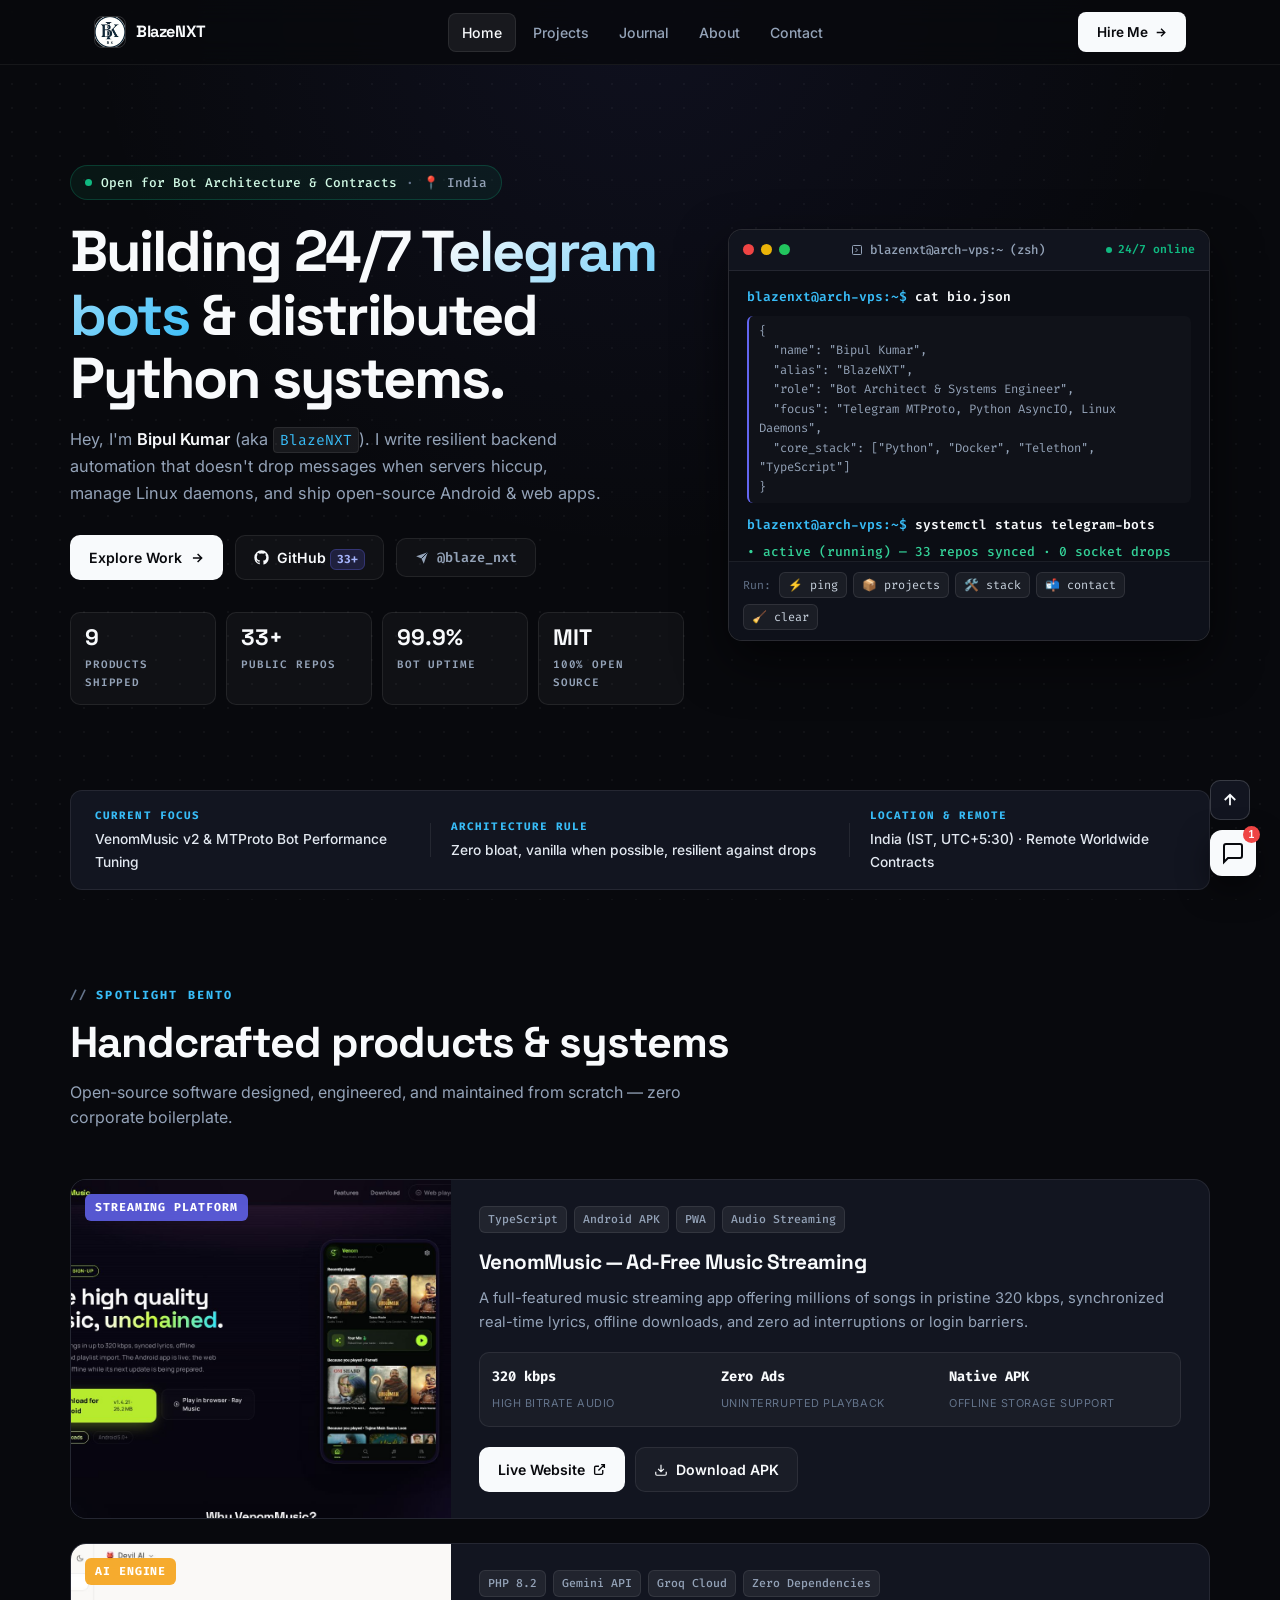
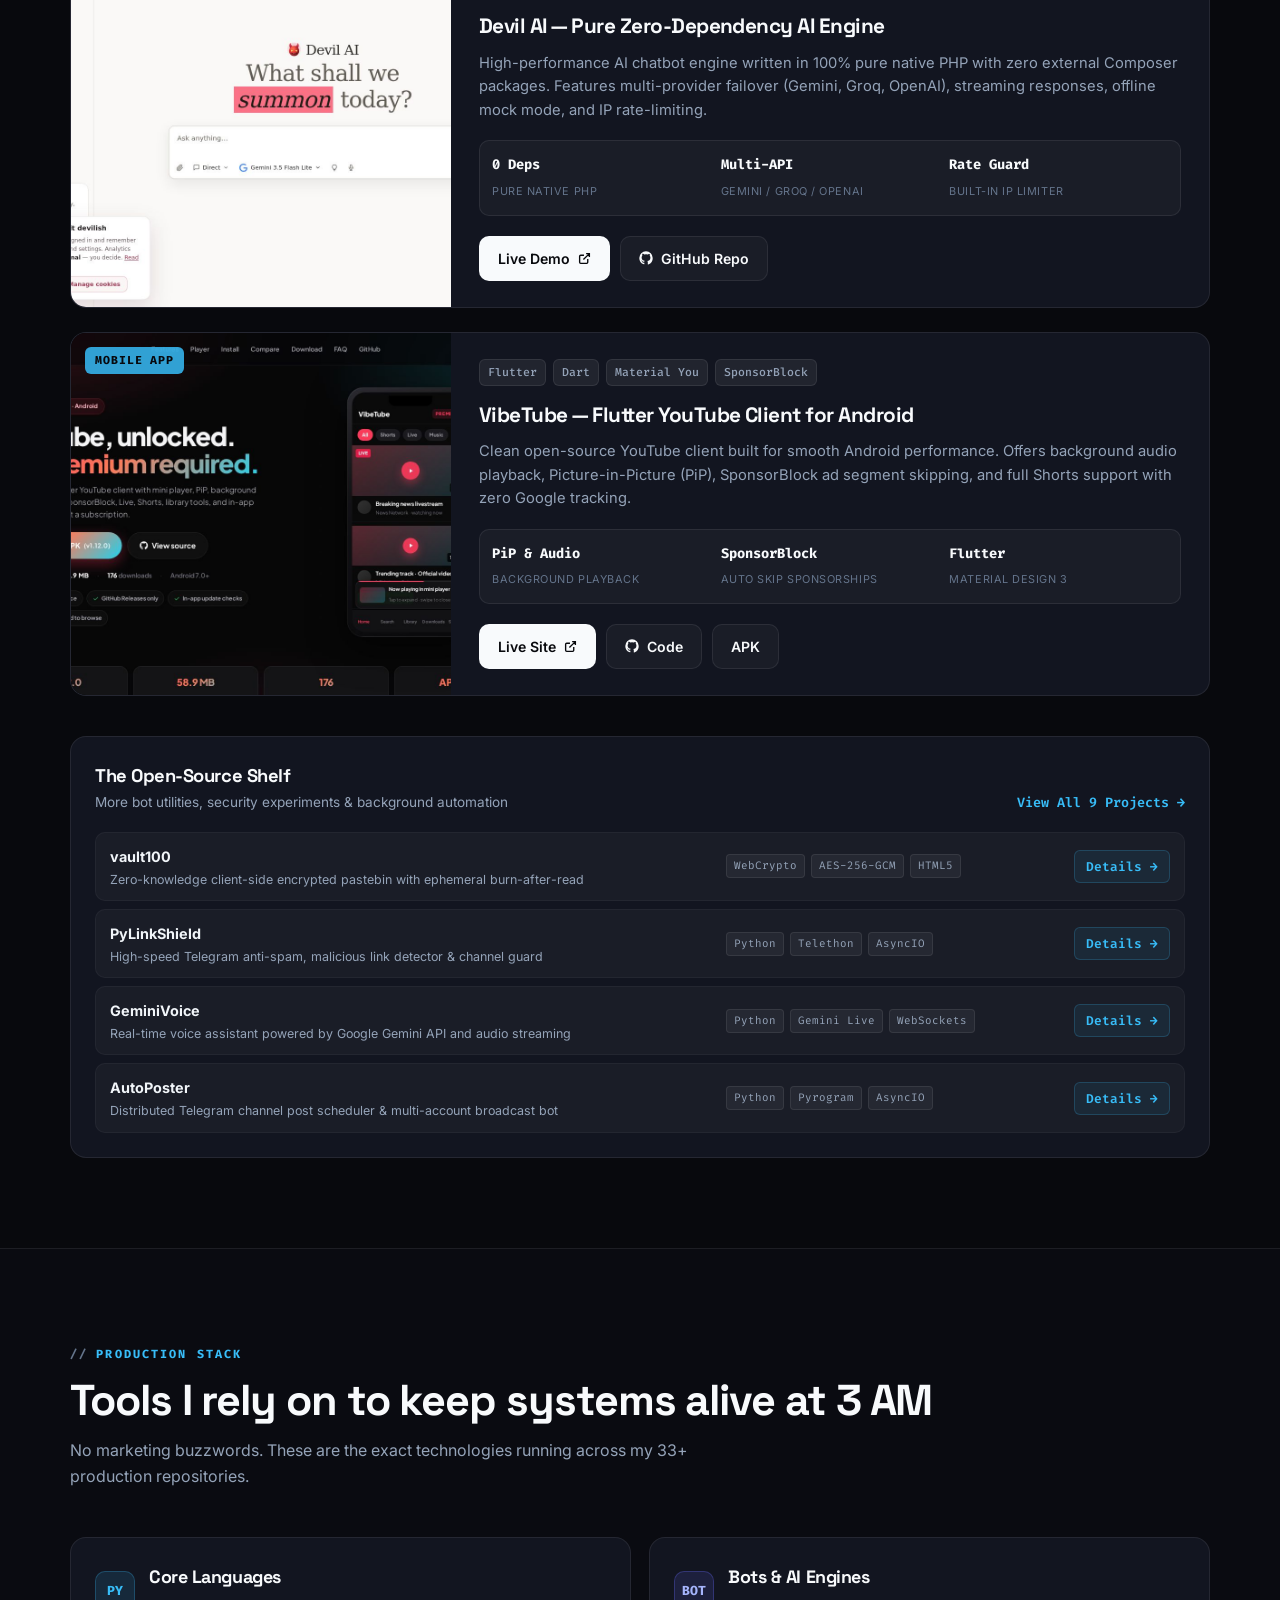
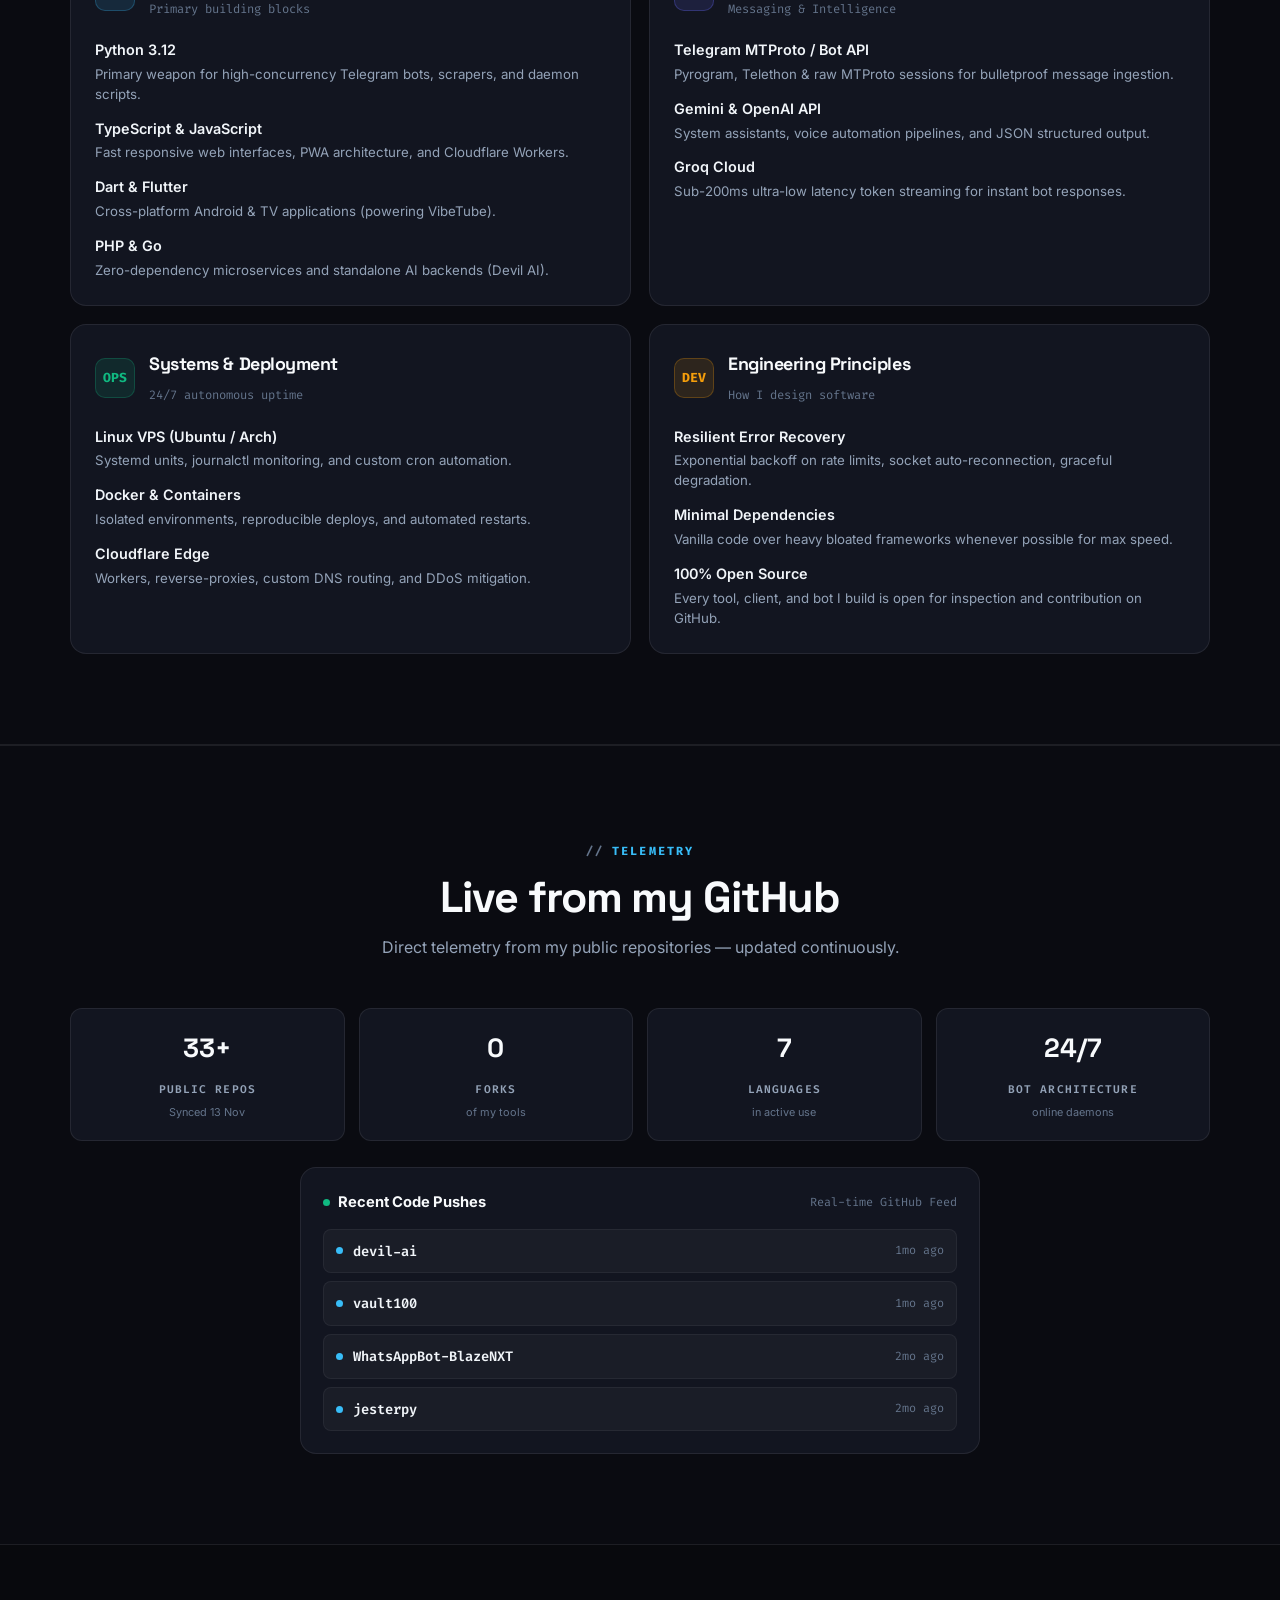
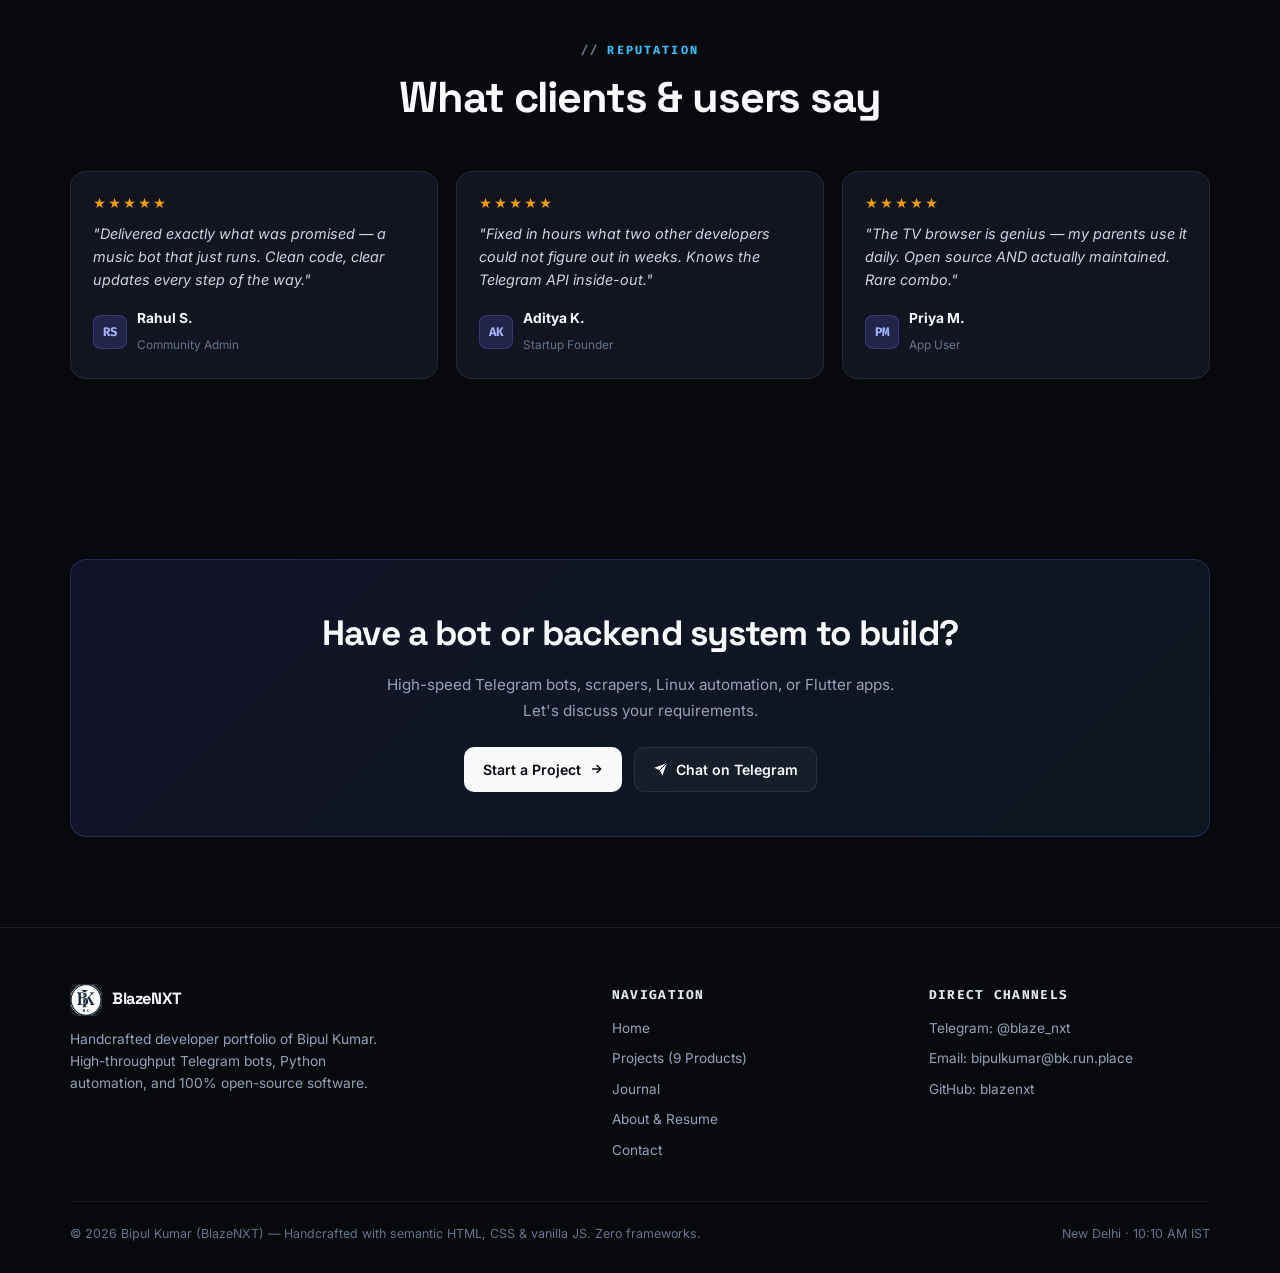
==== commit 5af4b067: "feat(ui): handcrafted human-made engineer bento & interactive dev terminal - Replaced generic AI tem" ====
--- a/index.html
+++ b/index.html
@@ -1,4 +1,4 @@
-﻿<!DOCTYPE html>
+<!DOCTYPE html>
 <html lang="en" data-theme="dark">
 <head>
 <script>document.documentElement.classList.add('js');document.documentElement.setAttribute('data-theme','dark');try{localStorage.removeItem('pf-theme');}catch(e){}</script>
@@ -9,9 +9,9 @@
 <meta http-equiv="Pragma" content="no-cache" />
 <meta http-equiv="Expires" content="0" />
 
-<title>Bipul Kumar — Full-Stack Developer & Bot Builder | BlazeNXT</title>
-<meta name="description" content="Official portfolio of Bipul Kumar (BlazeNXT) — high-performance Telegram bots, AI voice assistants, Flutter Android & TV apps, and zero-knowledge encryption platforms. 100% open source." />
-<meta name="keywords" content="Bipul Kumar, BlazeNXT, blazenxt, VenomMusic, VibeTube, Devil AI, vault100, Telegram Bot Developer, Flutter Developer India, Full-Stack Developer, AI Voice Assistant, Open Source Developer" />
+<title>Bipul Kumar (BlazeNXT) &mdash; 24/7 Telegram Bot Architect &amp; Systems Engineer</title>
+<meta name="description" content="Official portfolio of Bipul Kumar (BlazeNXT) &mdash; high-throughput Telegram bots, Python automation systems, Flutter Android &amp; TV apps, and zero-knowledge encryption platforms. 100% open source." />
+<meta name="keywords" content="Bipul Kumar, BlazeNXT, blazenxt, VenomMusic, VibeTube, Devil AI, vault100, Telegram Bot Developer, Python Developer India, Open Source Developer" />
 <meta name="author" content="Bipul Kumar (BlazeNXT)" />
 <meta name="creator" content="Bipul Kumar" />
 <meta name="publisher" content="BlazeNXT" />
@@ -21,7 +21,7 @@
 <meta name="googlebot" content="index, follow, max-snippet:-1, max-image-preview:large, max-video-preview:-1" />
 <meta name="bingbot" content="index, follow, max-snippet:-1, max-image-preview:large, max-video-preview:-1" />
 <meta name="rating" content="general" />
-<meta name="theme-color" content="#0a0e1a" />
+<meta name="theme-color" content="#08090d" />
 <meta name="color-scheme" content="dark" />
 
 <!-- Canonical & Multi-Domain Alternates -->
@@ -36,8 +36,8 @@
 <meta property="og:type" content="website" />
 <meta property="og:locale" content="en_US" />
 <meta property="og:url" content="https://blazenxt.in/" />
-<meta property="og:title" content="Bipul Kumar — Full-Stack Developer & Bot Builder | BlazeNXT" />
-<meta property="og:description" content="Portfolio of Bipul Kumar (BlazeNXT) — Telegram bots, AI assistants, Flutter apps & full-stack web platforms. 100% open source." />
+<meta property="og:title" content="Bipul Kumar (BlazeNXT) &mdash; 24/7 Telegram Bot Architect &amp; Systems Engineer" />
+<meta property="og:description" content="Handcrafted portfolio of Bipul Kumar (BlazeNXT) &mdash; high-throughput Telegram bots, Python automation, Flutter apps &amp; open-source platforms." />
 <meta property="og:image" content="https://blazenxt.in/og-home.svg" />
 <meta property="og:image:secure_url" content="https://blazenxt.in/og-home.svg" />
 <meta property="og:image:type" content="image/svg+xml" />
@@ -49,8 +49,8 @@
 <meta name="twitter:card" content="summary_large_image" />
 <meta name="twitter:site" content="@blaze_nxt" />
 <meta name="twitter:creator" content="@blaze_nxt" />
-<meta name="twitter:title" content="Bipul Kumar — Full-Stack Developer & Bot Builder | BlazeNXT" />
-<meta name="twitter:description" content="Portfolio of Bipul Kumar (BlazeNXT) — Telegram bots, AI assistants, Flutter apps & full-stack web platforms. 100% open source." />
+<meta name="twitter:title" content="Bipul Kumar (BlazeNXT) &mdash; 24/7 Telegram Bot Architect &amp; Systems Engineer" />
+<meta name="twitter:description" content="Handcrafted portfolio of Bipul Kumar (BlazeNXT) &mdash; Telegram bots, Python automation, Flutter apps &amp; open source." />
 <meta name="twitter:image" content="https://blazenxt.in/og-home.svg" />
 <meta name="twitter:image:alt" content="Bipul Kumar (BlazeNXT) Portfolio" />
 
@@ -63,7 +63,7 @@
 <!-- Fonts -->
 <link rel="preconnect" href="https://fonts.googleapis.com" />
 <link rel="preconnect" href="https://fonts.gstatic.com" crossorigin />
-<link href="https://fonts.googleapis.com/css2?family=Inter:wght@400;500;600;700;800&family=Space+Grotesk:wght@500;600;700&display=swap" rel="stylesheet" />
+<link href="https://fonts.googleapis.com/css2?family=Fira+Code:wght@400;500;600&family=Inter:wght@400;500;600;700;800&family=Space+Grotesk:wght@500;600;700&display=swap" rel="stylesheet" />
 
 <!-- Structured Data Knowledge Graph (JSON-LD) -->
 <script type="application/ld+json">
@@ -83,13 +83,10 @@
         "caption": "Bipul Kumar (BlazeNXT)"
       },
       "jobTitle": "Full-Stack Software Engineer & AI Bot Architect",
-      "description": "Developer from India crafting 24/7 Telegram bots, AI voice/system assistants, cross-platform Flutter Android/TV apps, and zero-knowledge encryption platforms.",
+      "description": "Developer from India crafting 24/7 Telegram bots, AI assistants, cross-platform Flutter Android/TV apps, and zero-knowledge encryption platforms.",
       "sameAs": [
         "https://github.com/blazenxt",
-        "https://t.me/blaze_nxt",
-        "https://t.me/firstoget",
-        "https://t.me/blazenxt_tg",
-        "https://t.me/Zucms"
+        "https://t.me/blaze_nxt"
       ],
       "knowsAbout": [
         "Python",
@@ -98,14 +95,7 @@
         "Dart",
         "JavaScript",
         "TypeScript",
-        "Next.js",
-        "React",
-        "Go",
         "PHP",
-        "Zero-Knowledge Cryptography",
-        "Artificial Intelligence",
-        "OpenAI API",
-        "Google Gemini API",
         "Docker",
         "Linux VPS"
       ],
@@ -118,474 +108,484 @@
       "@type": "WebSite",
       "@id": "https://blazenxt.in/#website",
       "url": "https://blazenxt.in",
-      "name": "BlazeNXT — Bipul Kumar Portfolio",
-      "alternateName": "BlazeNXT",
-      "description": "Official portfolio of Bipul Kumar (BlazeNXT) — open-source Telegram bots, AI assistants, Flutter apps, and web platforms.",
-      "publisher": {
-        "@id": "https://blazenxt.in/#person"
-      },
-      "inLanguage": "en",
-      "potentialAction": {
-        "@type": "SearchAction",
-        "target": "https://blazenxt.in/projects.html?q={search_term_string}",
-        "query-input": "required name=search_term_string"
-      }
-    },
-    {
-      "@type": "WebPage",
-      "@id": "https://blazenxt.in/#webpage",
-      "url": "https://blazenxt.in/",
-      "name": "Bipul Kumar — Full-Stack Developer & Bot Builder | BlazeNXT",
-      "isPartOf": {
-        "@id": "https://blazenxt.in/#website"
-      },
-      "about": {
-        "@id": "https://blazenxt.in/#person"
-      },
-      "description": "Portfolio of Bipul Kumar (BlazeNXT) — Telegram bots, AI assistants, Flutter apps & full-stack web platforms. 100% open source."
+      "name": "BlazeNXT &mdash; Bipul Kumar Portfolio",
+      "description": "Official portfolio of Bipul Kumar (BlazeNXT) &mdash; open-source Telegram bots, AI assistants, Flutter apps, and web platforms."
     }
   ]
 }
 </script>
+
 <style>
-:root{
+:root {
   color-scheme: dark;
-  --bg:#070a13; --bg-2:#0e1424;
-  --panel:rgba(255,255,255,.05); --panel-2:rgba(255,255,255,.08);
-  --text:#f8fafc; --muted:#a5b4d4;
-  --line:rgba(255,255,255,.12); --line-2:rgba(255,255,255,.22);
-  --accent:#6366f1; --accent-2:#22d3ee; --accent-3:#f59e0b; --accent-4:#ec4899; --ok:#10b981;
-  --radius:22px;
-  --shadow:0 30px 80px rgba(0,0,0,.55);
-  --glow:0 0 80px rgba(99,102,241,.35);
-  --max:1180px;
-  --font-display:"Space Grotesk","Inter",system-ui,sans-serif;
-  --font-body:"Inter",system-ui,-apple-system,"Segoe UI",Roboto,sans-serif;
-}
-*{box-sizing:border-box;margin:0;padding:0}
-html{scroll-behavior:smooth}
-body{
-  font-family:var(--font-body); background:var(--bg); color:var(--text);
-  line-height:1.65; -webkit-font-smoothing:antialiased; overflow-x:hidden;
-  transition:background .4s ease,color .4s ease;
-}
-@keyframes pagein{from{opacity:0}to{opacity:1}}
-::selection{background:rgba(99,102,241,.45);color:#fff}
-img{max-width:100%;display:block}
-a{color:inherit;text-decoration:none}
-section{padding:100px 24px;position:relative;scroll-margin-top:80px}
-.wrap{max-width:var(--max);margin:0 auto}
-h1,h2,h3,.brand{font-family:var(--font-display)}
-.eyebrow{display:inline-flex;align-items:center;gap:8px;font-size:.74rem;letter-spacing:.2em;text-transform:uppercase;color:var(--accent-2);font-weight:700;margin-bottom:14px}
-.eyebrow::before{content:"";width:26px;height:1.5px;background:linear-gradient(90deg,var(--accent-2),transparent)}
-h2.title{font-size:clamp(1.9rem,4vw,2.9rem);line-height:1.12;letter-spacing:-.03em;font-weight:700}
-.lead{color:var(--muted);max-width:62ch;margin-top:14px;font-size:1.02rem}
-.section-head{margin-bottom:54px}
-
-/* Ambient */
-.ambient{position:fixed;inset:0;z-index:-2;overflow:hidden;pointer-events:none}
-.ambient::before{
-  content:"";position:absolute;inset:0;
-  background:linear-gradient(rgba(255,255,255,.025) 1px,transparent 1px),linear-gradient(90deg,rgba(255,255,255,.025) 1px,transparent 1px);
-  background-size:56px 56px;
-  mask-image:radial-gradient(ellipse 90% 60% at 50% 0%,#000 30%,transparent 75%);
-  -webkit-mask-image:radial-gradient(ellipse 90% 60% at 50% 0%,#000 30%,transparent 75%);
-}
-.orb{position:absolute;border-radius:50%;filter:blur(110px);opacity:.35}
-.o1{width:560px;height:560px;background:#5b3df5;top:-180px;left:-160px}
-.o2{width:460px;height:460px;background:#0891b2;top:30%;right:-180px;animation-delay:-8s;opacity:.4}
-.o3{width:380px;height:380px;background:#b8862d;bottom:-140px;left:30%;animation-delay:-15s;opacity:.22}
-@keyframes drift{0%,100%{transform:translate(0,0) scale(1)}33%{transform:translate(60px,-40px) scale(1.1)}66%{transform:translate(-40px,40px) scale(.94)}}
-
-#progress{position:fixed;top:0;left:0;height:2.5px;width:0;z-index:99;background:linear-gradient(90deg,var(--accent),var(--accent-2),var(--accent-3))}
-
-/* Nav */
-header.nav{
-  position:fixed;top:0;left:0;right:0;z-index:50;
-  backdrop-filter:blur(12px);-webkit-backdrop-filter:blur(12px);
-  background:color-mix(in srgb,var(--bg) 72%,transparent);
-  border-bottom:1px solid transparent;transition:border-color .3s,background .3s;
-}
-header.nav.scrolled{border-bottom-color:var(--line)}
-.nav-in{max-width:var(--max);margin:0 auto;padding:13px 24px;display:flex;align-items:center;gap:18px;justify-content:space-between}
-.brand{display:flex;align-items:center;gap:11px;font-weight:700;font-size:1.05rem;letter-spacing:-.02em}
-.brand .dot{width:36px;height:36px;border-radius:50%;object-fit:cover;display:block;box-shadow:0 0 0 2px rgba(99,102,241,.5),0 6px 20px rgba(99,102,241,.45)}
-nav.links{display:flex;gap:4px;align-items:center}
-nav.links a{padding:8px 14px;border-radius:999px;font-size:.9rem;color:var(--muted);font-weight:600;transition:.25s}
-nav.links a:hover{color:var(--text);background:var(--panel-2)}
-nav.links a.active{color:var(--text);background:var(--panel-2);box-shadow:inset 0 0 0 1px var(--line)}
-.nav-actions{display:flex;align-items:center;gap:10px}
-.icon-btn{width:38px;height:38px;border-radius:12px;border:1px solid var(--line);background:var(--panel);display:grid;place-items:center;cursor:pointer;color:var(--text);transition:.25s}
-.icon-btn:hover{transform:translateY(-2px);border-color:var(--line-2)}
-.burger{display:none}
-.hire-btn{
-  padding:9px 20px;border-radius:999px;font-size:.88rem;font-weight:700;
-  background:linear-gradient(135deg,var(--accent),#4f46e5 60%,var(--accent-2));color:#fff;
-  box-shadow:0 8px 24px rgba(99,102,241,.35);transition:.25s;display:inline-flex;align-items:center;gap:8px;
-}
-.hire-btn:hover{transform:translateY(-2px);box-shadow:0 12px 32px rgba(99,102,241,.5)}
-
-/* Buttons */
-.btns{display:flex;gap:14px;flex-wrap:wrap}
-.btn{padding:14px 27px;border-radius:14px;font-weight:700;font-size:.95rem;cursor:pointer;border:1px solid transparent;transition:.28s;display:inline-flex;align-items:center;gap:10px;font-family:var(--font-body)}
-.btn-primary{background:linear-gradient(135deg,var(--accent),#4f46e5 55%,var(--accent-2));color:#fff;box-shadow:0 14px 36px rgba(99,102,241,.4);position:relative;overflow:hidden}
-.btn-primary::after{content:"";position:absolute;inset:0;background:linear-gradient(135deg,transparent 30%,rgba(255,255,255,.25) 50%,transparent 70%);transform:translateX(-120%);transition:transform .6s}
-.btn-primary:hover{transform:translateY(-3px);box-shadow:0 20px 46px rgba(99,102,241,.55)}
-.btn-primary:hover::after{transform:translateX(120%)}
-.btn-ghost{background:var(--panel);border-color:var(--line);color:var(--text);backdrop-filter:blur(6px)}
-.btn-ghost:hover{transform:translateY(-3px);border-color:var(--line-2);background:var(--panel-2)}
-
-/* Cards */
-.card{background:var(--panel);border:1px solid var(--line);border-radius:var(--radius);padding:28px;backdrop-filter:blur(6px);transition:transform .3s,border-color .3s,box-shadow .3s}.card:hover{transform:translateY(-4px);border-color:var(--line-2);box-shadow:var(--shadow)}
-.bento{display:grid;grid-template-columns:repeat(12,1fr);gap:18px}
-.b-card{background:var(--panel);border:1px solid var(--line);border-radius:var(--radius);padding:28px;transition:.3s;position:relative;overflow:hidden;backdrop-filter:blur(6px)}
-.b-card::before{content:"";position:absolute;inset:0;opacity:0;transition:.35s;pointer-events:none;background:radial-gradient(420px circle at var(--mx,50%) var(--my,50%),rgba(99,102,241,.13),transparent 45%)}
-.b-card:hover{transform:translateY(-6px) scale(1.01);border-color:var(--accent);box-shadow:var(--glow),0 20px 50px rgba(0,0,0,.35)}
-.b-card:hover::before{opacity:1}
-.b-card h3{font-size:1.12rem;margin-bottom:10px;display:flex;align-items:center;gap:12px;letter-spacing:-.01em}
-.b-card h3 .ic{width:38px;height:38px;border-radius:12px;display:grid;place-items:center;flex:none;background:color-mix(in srgb,var(--accent) 16%,transparent);border:1px solid color-mix(in srgb,var(--accent) 30%,transparent);color:var(--accent-2)}
-.b-card p{color:var(--muted);font-size:.95rem}
-
-/* Hero */
-.hero{min-height:100svh;display:flex;align-items:center;padding-top:130px;overflow:hidden}
-.hero-grid{display:grid;grid-template-columns:1.15fr .85fr;gap:60px;align-items:center;position:relative;z-index:1}
-.pill{display:inline-flex;align-items:center;gap:10px;padding:8px 16px;border-radius:999px;background:var(--panel);border:1px solid var(--line);font-size:.84rem;color:var(--muted);font-weight:600;backdrop-filter:blur(6px)}
-.pulse{width:8px;height:8px;border-radius:50%;background:var(--ok);box-shadow:0 0 0 0 rgba(52,211,153,.7);animation:pulse 2.2s infinite}
-@keyframes pulse{0%{box-shadow:0 0 0 0 rgba(52,211,153,.55)}70%{box-shadow:0 0 0 12px rgba(52,211,153,0)}100%{box-shadow:0 0 0 0 rgba(52,211,153,0)}}
-h1{font-size:clamp(2.5rem,6.4vw,4.5rem);line-height:1.04;letter-spacing:-.04em;margin:26px 0 8px;font-weight:700}
-.grad{background:linear-gradient(100deg,var(--accent) 0%,var(--accent-2) 50%,var(--accent-3) 100%);background-size:200% 100%;-webkit-background-clip:text;background-clip:text;color:transparent;}
-@keyframes gradshift{0%,100%{background-position:0% 0}50%{background-position:100% 0}}
-.aka{font-size:.78rem;font-weight:800;letter-spacing:.18em;text-transform:uppercase;color:var(--muted)}
-.aka b{color:var(--accent-2)}
-.role{font-size:clamp(1.05rem,2.4vw,1.35rem);color:var(--muted);font-weight:600;min-height:1.75em;font-family:var(--font-display);display:flex;align-items:baseline;flex-wrap:wrap}
-.role-type-wrap{display:inline-flex;align-items:baseline;white-space:nowrap;color:var(--accent-2)}
-.role-type-wrap #typed{color:var(--accent-2)}
-.caret{display:inline-block;width:2.5px;height:1.15em;background:var(--accent-2);margin-left:3px;vertical-align:-0.15em;animation:blink 1s steps(2,start) infinite}
-@keyframes blink{50%{opacity:0}}
-@keyframes blink{50%{border-color:transparent}}
-.hero p.desc{color:var(--muted);margin:24px 0 32px;max-width:54ch;font-size:1.04rem}
-.stats{display:flex;gap:14px;margin-top:48px;flex-wrap:wrap}
-.stat{padding:16px 22px;border-radius:16px;background:var(--panel);border:1px solid var(--line);backdrop-filter:blur(6px);min-width:128px}
-.stat b{display:block;font-size:1.75rem;letter-spacing:-.03em;line-height:1.2;background:linear-gradient(135deg,var(--accent-2),var(--accent));-webkit-background-clip:text;background-clip:text;color:transparent}
-.stat span{font-size:.74rem;color:var(--muted);text-transform:uppercase;letter-spacing:.12em;font-weight:600}
-
-/* Logo halo */
-.logo-halo{position:relative;width:min(400px,100%);aspect-ratio:1;margin:0 auto;display:grid;place-items:center}
-.ring{position:absolute;inset:0;border-radius:50%;background:conic-gradient(from 0deg,var(--accent),var(--accent-2),var(--accent-3),var(--accent));mask:radial-gradient(farthest-side,transparent calc(100% - 3px),#000 calc(100% - 2px));-webkit-mask:radial-gradient(farthest-side,transparent calc(100% - 3px),#000 calc(100% - 2px));opacity:.85}
-.ring2{position:absolute;inset:26px;border-radius:50%;background:conic-gradient(from 180deg,transparent,var(--accent-2),transparent 60%);mask:radial-gradient(farthest-side,transparent calc(100% - 2px),#000 calc(100% - 1px));-webkit-mask:radial-gradient(farthest-side,transparent calc(100% - 2px),#000 calc(100% - 1px));opacity:.4}
-@keyframes spin{to{transform:rotate(360deg)}}
-.halo-img{width:74%;border-radius:50%;position:relative;z-index:1;box-shadow:0 0 0 10px rgba(99,102,241,.08),0 0 90px rgba(34,211,238,.25),var(--shadow)}
-.halo-float{position:absolute;z-index:2;background:color-mix(in srgb,var(--bg-2) 82%,transparent);border:1px solid var(--line-2);border-radius:16px;padding:11px 16px;font-size:.83rem;font-weight:700;display:flex;gap:9px;align-items:center;backdrop-filter:blur(12px);box-shadow:var(--shadow);font-family:var(--font-display);letter-spacing:-.01em}
-.hf1{top:6%;left:-4%}.hf2{bottom:8%;right:-4%;}
-@keyframes bob{0%,100%{transform:translateY(0)}50%{transform:translateY(-12px)}}
-
-/* Marquee */
-.marquee{border-block:1px solid var(--line);padding:18px 0;overflow:hidden;background:color-mix(in srgb,var(--bg-2) 60%,transparent);mask-image:linear-gradient(90deg,transparent,#000 12%,#000 88%,transparent);-webkit-mask-image:linear-gradient(90deg,transparent,#000 12%,#000 88%,transparent)}
-.mq-track{display:flex;width:max-content;animation:mq 34s linear infinite}
-.marquee:hover .mq-track{animation-play-state:paused}
-.mq-group{display:flex;gap:38px;align-items:center;padding-right:38px;flex-shrink:0}
-@keyframes mq{to{transform:translateX(-50%)}}
-.mq-item{display:flex;align-items:center;gap:14px;font-family:var(--font-display);font-size:1.02rem;font-weight:600;color:var(--muted);white-space:nowrap;letter-spacing:-.01em}
-.mq-item i{width:7px;height:7px;background:linear-gradient(135deg,var(--accent),var(--accent-2));transform:rotate(45deg);border-radius:1.5px;flex:none}
-
-/* Soft band */
-.soft{background:color-mix(in srgb,var(--bg-2) 72%,transparent);border-block:1px solid var(--line)}
-
-/* Projects */
-.filters{display:flex;gap:10px;justify-content:center;flex-wrap:wrap;margin-bottom:40px}
-.filter{padding:10px 22px;border-radius:999px;background:var(--panel);border:1px solid var(--line);color:var(--muted);font-weight:700;font-size:.88rem;cursor:pointer;transition:.25s;font-family:var(--font-body)}
-.filter.active{background:linear-gradient(135deg,var(--accent),var(--accent-2));color:#fff;border-color:transparent;box-shadow:0 8px 24px rgba(99,102,241,.35)}
-.filter:not(.active):hover{color:var(--text);border-color:var(--line-2)}
-.projects{display:grid;grid-template-columns:repeat(auto-fit,minmax(330px,1fr));gap:22px}
-.project{background:var(--panel);border:1px solid var(--line);border-radius:var(--radius);overflow:hidden;transition:.35s;display:flex;flex-direction:column;backdrop-filter:blur(6px)}
-.project:hover{transform:translateY(-10px);border-color:var(--accent);box-shadow:var(--shadow),0 0 40px rgba(99,102,241,.2)}
-.project.hidden{display:none}
-.preview{position:relative;aspect-ratio:16/10;overflow:hidden;background:var(--bg-2)}
-.preview img{width:100%;height:100%;object-fit:cover;object-position:top center;display:block;transition:transform .5s cubic-bezier(.2,.8,.2,1)}
-.project:hover .preview img{transform:scale(1.05)}
-.preview::after{content:"";position:absolute;inset:0;pointer-events:none;background:linear-gradient(180deg,rgba(4,6,13,0) 62%,rgba(4,6,13,.38))}
-.preview .tag{position:absolute;top:14px;left:14px;font-size:.7rem;font-weight:800;padding:5px 12px;border-radius:999px;background:rgba(0,0,0,.38);color:#fff;backdrop-filter:blur(6px);letter-spacing:.1em;text-transform:uppercase;z-index:2}
-.preview .lang{position:absolute;top:14px;right:14px;font-size:.72rem;font-weight:700;padding:5px 11px;border-radius:999px;background:rgba(0,0,0,.38);color:#fff;backdrop-filter:blur(6px);z-index:2;display:flex;align-items:center;gap:7px}
-.lang i{width:8px;height:8px;border-radius:50%;flex:none}
-.p-body{padding:24px;display:flex;flex-direction:column;flex:1}
-.p-body h3{font-size:1.14rem;margin-bottom:8px;letter-spacing:-.01em}
-.p-body p{color:var(--muted);font-size:.93rem;margin-bottom:16px;flex:1}
-.stack{display:flex;flex-wrap:wrap;gap:7px;margin-bottom:18px}
-.stack span{font-size:.73rem;padding:5px 11px;border-radius:8px;background:var(--panel-2);color:var(--muted);font-weight:600;border:1px solid var(--line)}
-.gh-btn{display:flex;align-items:center;justify-content:center;gap:9px;padding:12px;border-radius:12px;font-size:.89rem;font-weight:700;border:1px solid var(--line);color:var(--text);transition:.25s;background:var(--panel-2)}
-.gh-btn:hover{border-color:var(--line-2);transform:translateY(-2px);box-shadow:0 10px 26px rgba(0,0,0,.25)}
-.btn-row{display:flex;gap:10px}
-.btn-row .gh-btn{flex:1}
-
-/* Skills */
-.skills-wrap{display:grid;grid-template-columns:repeat(auto-fit,minmax(310px,1fr));gap:18px}
-.skill{padding:24px}
-.skill-top{display:flex;justify-content:space-between;align-items:center;margin-bottom:13px;font-weight:700;font-size:.95rem}
-.skill-top small{color:var(--accent-2);font-weight:800;font-family:var(--font-display)}
-.bar{height:8px;border-radius:999px;background:var(--panel-2);overflow:hidden;border:1px solid var(--line)}
-.bar i{display:block;height:100%;width:0;border-radius:999px;background:linear-gradient(90deg,var(--accent),var(--accent-2));box-shadow:0 0 14px rgba(34,211,238,.5);transition:width 1.4s cubic-bezier(.2,.8,.2,1)}
-.tools{display:flex;flex-wrap:wrap;gap:10px;margin-top:38px;justify-content:center}
-.tool{padding:10px 18px;border-radius:999px;background:var(--panel);border:1px solid var(--line);font-size:.88rem;font-weight:600;color:var(--muted);transition:.25s;cursor:default}
-.tool:hover{color:var(--text);border-color:var(--accent);transform:translateY(-3px);box-shadow:var(--glow)}
-
-/* Timeline */
-.timeline{position:relative;padding-left:38px;max-width:760px;margin:0 auto}
-.timeline::before{content:"";position:absolute;left:10px;top:8px;bottom:8px;width:2px;background:linear-gradient(180deg,var(--accent),var(--accent-2),transparent)}
-.tl-item{position:relative;margin-bottom:38px}
-.tl-item:last-child{margin-bottom:0}
-.tl-item::before{content:"";position:absolute;left:-34px;top:20px;width:18px;height:18px;border-radius:50%;background:var(--bg);border:3px solid var(--accent);box-shadow:0 0 0 5px color-mix(in srgb,var(--accent) 20%,transparent),0 0 18px rgba(99,102,241,.6)}
-.tl-card{background:var(--panel);border:1px solid var(--line);border-radius:16px;padding:22px 24px;transition:.3s;backdrop-filter:blur(6px)}
-.tl-card:hover{border-color:var(--line-2);transform:translateX(6px)}
-.tl-date{font-size:.76rem;color:var(--accent-2);font-weight:800;letter-spacing:.14em;text-transform:uppercase}
-.tl-card h3{font-size:1.1rem;margin:6px 0 3px}
-.tl-card .org{color:var(--muted);font-weight:600;font-size:.92rem}
-.tl-card p{color:var(--muted);font-size:.93rem;margin-top:9px}
-
-/* Contact */
-.contact-grid{display:grid;grid-template-columns:.9fr 1.1fr;gap:20px;align-items:start}
-.contact-info{display:grid;gap:13px;margin-top:4px}
-.ci{display:flex;gap:14px;align-items:center;padding:15px;border-radius:14px;background:var(--panel-2);border:1px solid var(--line);transition:.25s}
-.ci:hover{border-color:var(--line-2);transform:translateY(-2px)}
-.ci .ic{width:42px;height:42px;border-radius:13px;display:grid;place-items:center;flex:none;background:color-mix(in srgb,var(--accent) 20%,transparent);border:1px solid color-mix(in srgb,var(--accent) 32%,transparent);color:var(--accent-2)}
-.ci small{display:block;color:var(--muted);font-size:.78rem;text-transform:uppercase;letter-spacing:.1em;font-weight:700}
-.ci b{font-size:.94rem;word-break:break-all}
-.field{margin-bottom:16px}
-.field label{display:block;font-size:.83rem;font-weight:700;margin-bottom:8px;color:var(--muted)}
-.field input,.field textarea{width:100%;padding:14px 16px;border-radius:13px;border:1px solid var(--line);background:var(--panel-2);color:var(--text);font-family:inherit;font-size:.95rem;transition:.25s}
-.field input:focus,.field textarea:focus{outline:none;border-color:var(--accent);box-shadow:0 0 0 4px color-mix(in srgb,var(--accent) 16%,transparent)}
-textarea{resize:vertical;min-height:130px}
-.faq details{background:var(--panel);border:1px solid var(--line);border-radius:14px;padding:18px 22px;margin-bottom:12px;transition:.25s}
-.faq details[open]{border-color:var(--line-2)}
-.faq summary{cursor:pointer;font-weight:700;font-family:var(--font-display);letter-spacing:-.01em;list-style:none;display:flex;align-items:center;gap:12px}
-.faq summary::before{content:"+";width:26px;height:26px;border-radius:9px;background:color-mix(in srgb,var(--accent) 18%,transparent);color:var(--accent-2);display:grid;place-items:center;font-weight:800;flex:none;transition:.25s}
-.faq details[open] summary::before{content:"–"}
-.faq details p{color:var(--muted);font-size:.93rem;margin-top:12px;padding-left:38px}
-
-/* CTA band */
-.cta-band{
-  border-radius:26px;padding:56px 40px;text-align:center;position:relative;overflow:hidden;
-  background:linear-gradient(135deg,rgba(99,102,241,.16),rgba(34,211,238,.10) 55%,rgba(251,191,36,.08));
-  border:1px solid color-mix(in srgb,var(--accent) 30%,transparent);
-}
-.cta-band h2{font-size:clamp(1.6rem,3.4vw,2.4rem);letter-spacing:-.03em;margin-bottom:12px}
-.cta-band p{color:var(--muted);max-width:52ch;margin:0 auto 28px}
-
-/* Footer */
-footer{border-top:1px solid var(--line);padding:48px 24px 34px;color:var(--muted);font-size:.9rem}
-.foot-grid{max-width:var(--max);margin:0 auto;display:grid;grid-template-columns:1.4fr 1fr 1fr;gap:36px;margin-bottom:30px}
-.foot-grid h4{font-family:var(--font-display);color:var(--text);margin-bottom:14px;font-size:.95rem}
-.foot-grid a{display:block;color:var(--muted);margin-bottom:9px;transition:.2s;font-size:.92rem}
-.foot-grid a:hover{color:var(--accent-2)}
-.foot-bottom{max-width:var(--max);margin:0 auto;padding-top:22px;border-top:1px solid var(--line);text-align:center}
-.socials{display:flex;gap:12px;margin-top:6px}
-.socials a{width:44px;height:44px;border-radius:13px;display:grid;place-items:center;background:var(--panel-2);border:1px solid var(--line);transition:.25s;color:var(--muted)}
-.socials a:hover{transform:translateY(-4px);color:#fff;background:linear-gradient(135deg,var(--accent),var(--accent-2));border-color:transparent;box-shadow:0 12px 28px rgba(99,102,241,.4)}
-
-/* Floating stack: back-to-top + chat */
-.fab-stack{position:fixed;right:22px;bottom:22px;z-index:80;display:flex;flex-direction:column;gap:12px;align-items:flex-end}
-.to-top{width:46px;height:46px;border-radius:50%;background:color-mix(in srgb,var(--bg-2) 85%,transparent);border:1px solid var(--line-2);display:grid;place-items:center;cursor:pointer;color:var(--text);backdrop-filter:blur(12px);opacity:0;pointer-events:none;transition:.3s;box-shadow:var(--shadow)}
-.to-top.show{opacity:1;pointer-events:auto}
-.to-top:hover{border-color:var(--accent);color:var(--accent-2);transform:translateY(-3px)}
-
-/* Chat widget */
-.chat-fab{
-  width:58px;height:58px;border-radius:50%;border:none;cursor:pointer;position:relative;
-  background:linear-gradient(135deg,var(--accent),#4f46e5 55%,var(--accent-2));
-  display:grid;place-items:center;color:#fff;
-  box-shadow:0 14px 36px rgba(99,102,241,.5);transition:.3s;
-}
-.chat-fab:hover{transform:scale(1.08)}
-.chat-fab svg{transition:.3s}
-.chat-fab .badge{
-  position:absolute;top:-4px;right:-4px;min-width:20px;height:20px;border-radius:999px;
-  background:var(--accent-3);color:#1a1204;font-size:.7rem;font-weight:800;
-  display:grid;place-items:center;padding:0 5px;border:2px solid var(--bg);
-}
-.chat-panel{
-  position:fixed;right:22px;bottom:92px;width:min(370px,calc(100vw - 34px));height:min(520px,calc(100vh - 130px));
-  background:color-mix(in srgb,var(--bg-2) 92%,transparent);border:1px solid var(--line-2);border-radius:22px;
-  box-shadow:var(--shadow);backdrop-filter:blur(12px);z-index:90;
-  display:flex;flex-direction:column;overflow:hidden;
-  opacity:0;pointer-events:none;transform:translateY(16px) scale(.98);transition:.3s cubic-bezier(.2,.8,.2,1);
-}
-.chat-panel.open{opacity:1;pointer-events:auto;transform:none}
-.ch-head{
-  padding:16px 18px;display:flex;align-items:center;gap:12px;
-  background:linear-gradient(135deg,rgba(99,102,241,.25),rgba(34,211,238,.14));
-  border-bottom:1px solid var(--line);
-}
-.ch-avatar{width:40px;height:40px;border-radius:50%;object-fit:cover;box-shadow:0 0 0 2px rgba(99,102,241,.5)}
-.ch-title{font-family:var(--font-display);font-weight:700;font-size:.98rem;letter-spacing:-.01em}
-.ch-status{font-size:.76rem;color:var(--ok);display:flex;align-items:center;gap:6px;font-weight:600}
-.ch-status i{width:7px;height:7px;border-radius:50%;background:var(--ok);animation:pulse 2.2s infinite}
-.ch-close{margin-left:auto;background:none;border:none;color:var(--muted);cursor:pointer;font-size:1.2rem;padding:6px;line-height:1}
-.ch-close:hover{color:var(--text)}
-.ch-msgs{flex:1;overflow-y:auto;padding:16px;display:flex;flex-direction:column;gap:10px}
-.ch-msgs::-webkit-scrollbar{width:5px}
-.ch-msgs::-webkit-scrollbar-thumb{background:var(--line-2);border-radius:99px}
-.msg{max-width:82%;padding:10px 14px;border-radius:16px;font-size:.9rem;line-height:1.5;animation:msgin .25s ease}
-@keyframes msgin{from{opacity:0;transform:translateY(6px)}to{opacity:1;transform:none}}
-.msg.bot{background:var(--panel-2);border:1px solid var(--line);border-bottom-left-radius:5px;align-self:flex-start;color:var(--text)}
-.msg.user{background:linear-gradient(135deg,var(--accent),#4f46e5);color:#fff;border-bottom-right-radius:5px;align-self:flex-end}
-.ch-chips{display:flex;flex-wrap:wrap;gap:7px;padding:0 16px 10px}
-.chip-btn{padding:7px 13px;border-radius:999px;background:var(--panel);border:1px solid var(--line);color:var(--muted);font-size:.8rem;font-weight:600;cursor:pointer;transition:.2s;font-family:var(--font-body)}
-.chip-btn:hover{border-color:var(--accent);color:var(--text)}
-.ch-send-opts{display:flex;flex-direction:column;gap:7px;padding:0 16px 12px}
-.send-opt{
-  display:flex;align-items:center;gap:11px;padding:11px 14px;border-radius:13px;
-  border:1px solid var(--line);background:var(--panel);font-size:.88rem;font-weight:700;
-  cursor:pointer;transition:.22s;color:var(--text);font-family:var(--font-body);text-align:left;
-}
-.send-opt:hover{border-color:var(--line-2);transform:translateX(3px)}
-.send-opt i{width:30px;height:30px;border-radius:10px;display:grid;place-items:center;flex:none;color:#fff}
-.send-opt small{display:block;font-weight:500;color:var(--muted);font-size:.76rem}
-.ch-inputrow{display:flex;gap:9px;padding:12px;border-top:1px solid var(--line);background:color-mix(in srgb,var(--bg) 45%,transparent)}
-.ch-inputrow input{
-  flex:1;padding:12px 15px;border-radius:999px;border:1px solid var(--line);
-  background:var(--panel-2);color:var(--text);font-family:inherit;font-size:.9rem;outline:none;transition:.25s;
-}
-.ch-inputrow input:focus{border-color:var(--accent)}
-.ch-inputrow button{
-  width:46px;height:46px;border-radius:50%;border:none;cursor:pointer;flex:none;
-  background:linear-gradient(135deg,var(--accent),var(--accent-2));color:#fff;display:grid;place-items:center;transition:.25s;
-}
-.ch-inputrow button:hover{transform:scale(1.06)}
-
-
-/* GitHub live stats */
-.gh-stats{display:grid;grid-template-columns:repeat(auto-fit,minmax(150px,1fr));gap:14px;margin-top:20px}
-.ghs{padding:20px;border-radius:16px;background:var(--panel);border:1px solid var(--line);text-align:center;transition:.25s}
-.ghs:hover{border-color:var(--line-2);transform:translateY(-3px)}
-.ghs b{display:block;font-size:1.6rem;font-family:var(--font-display);background:linear-gradient(135deg,var(--accent-2),var(--accent));-webkit-background-clip:text;background-clip:text;color:transparent}
-.ghs span{font-size:.72rem;color:var(--muted);text-transform:uppercase;letter-spacing:.1em;font-weight:600}
-.ghs small{display:block;font-size:.68rem;color:var(--muted);opacity:.7;margin-top:3px}
-.live-dot{display:inline-flex;align-items:center;gap:6px;font-size:.72rem;color:var(--ok);font-weight:700;letter-spacing:.08em;text-transform:uppercase}
-.live-dot i{width:7px;height:7px;border-radius:50%;background:var(--ok);animation:pulse 2s infinite}
-
-/* Now building */
-.now-building{margin-top:26px;display:grid;gap:10px}
-.nb{display:flex;align-items:center;gap:14px;padding:14px 16px;border-radius:14px;background:var(--panel);border:1px solid var(--line);transition:.25s}
-.nb:hover{border-color:var(--line-2);transform:translateX(4px)}
-.nb .repo{font-family:var(--font-display);font-weight:700;font-size:.92rem;color:var(--text)}
-.nb .when{margin-left:auto;font-size:.75rem;color:var(--muted);flex:none}
-.nb a{display:flex;align-items:center;gap:14px;flex:1;min-width:0}
-.nb .dot{width:8px;height:8px;border-radius:50%;background:linear-gradient(135deg,var(--accent),var(--accent-2));flex:none}
+  --bg: #08090d;
+  --bg-2: #0e1017;
+  --bg-card: #121520;
+  --bg-card-hover: #161a29;
+  --panel: rgba(255, 255, 255, 0.035);
+  --panel-2: rgba(255, 255, 255, 0.065);
+  --text: #f8fafc;
+  --muted: #94a3b8;
+  --dim: #64748b;
+  --line: rgba(255, 255, 255, 0.08);
+  --line-strong: rgba(255, 255, 255, 0.16);
+  --accent: #6366f1;
+  --accent-2: #38bdf8;
+  --accent-green: #10b981;
+  --accent-amber: #f59e0b;
+  --radius: 16px;
+  --radius-sm: 10px;
+  --max: 1140px;
+  --font-display: "Space Grotesk", system-ui, sans-serif;
+  --font-body: "Inter", system-ui, -apple-system, sans-serif;
+  --font-mono: "Fira Code", "JetBrains Mono", ui-monospace, monospace;
+}
+
+* { box-sizing: border-box; margin: 0; padding: 0; }
+html { scroll-behavior: smooth; }
+body {
+  font-family: var(--font-body);
+  background-color: var(--bg);
+  background-image:
+    radial-gradient(circle at 50% 0%, rgba(99, 102, 241, 0.08), transparent 50%),
+    radial-gradient(rgba(255, 255, 255, 0.035) 1px, transparent 1px);
+  background-size: 100% 100%, 24px 24px;
+  background-attachment: fixed;
+  color: var(--text);
+  line-height: 1.65;
+  -webkit-font-smoothing: antialiased;
+  overflow-x: hidden;
+}
+
+::selection { background: rgba(99, 102, 241, 0.35); color: #fff; }
+img { max-width: 100%; display: block; }
+a { color: inherit; text-decoration: none; }
+section { padding: 90px 24px; position: relative; scroll-margin-top: 72px; }
+.wrap { max-width: var(--max); margin: 0 auto; width: 100%; }
+
+h1, h2, h3, .brand { font-family: var(--font-display); letter-spacing: -0.025em; }
+.eyebrow {
+  display: inline-flex; align-items: center; gap: 8px;
+  font-size: 0.74rem; letter-spacing: 0.18em; text-transform: uppercase;
+  color: var(--accent-2); font-weight: 700; margin-bottom: 12px; font-family: var(--font-mono);
+}
+.eyebrow::before { content: "//"; color: var(--dim); }
+h2.title { font-size: clamp(1.85rem, 3.8vw, 2.7rem); line-height: 1.15; font-weight: 700; }
+.lead { color: var(--muted); max-width: 64ch; margin-top: 12px; font-size: 1rem; line-height: 1.6; }
+.section-head { margin-bottom: 48px; }
+
+#progress { position: fixed; top: 0; left: 0; height: 2px; width: 0; z-index: 99; background: linear-gradient(90deg, var(--accent), var(--accent-2)); }
+
+/* Top Nav */
+header.nav {
+  position: fixed; top: 0; left: 0; right: 0; z-index: 50;
+  backdrop-filter: blur(14px); -webkit-backdrop-filter: blur(14px);
+  background: rgba(8, 9, 13, 0.82);
+  border-bottom: 1px solid rgba(255, 255, 255, 0.06);
+  transition: border-color 0.25s, background 0.25s;
+}
+header.nav.scrolled { border-bottom-color: var(--line-strong); background: rgba(8, 9, 13, 0.94); }
+.nav-in { max-width: var(--max); margin: 0 auto; padding: 12px 24px; display: flex; align-items: center; gap: 18px; justify-content: space-between; }
+.brand { display: flex; align-items: center; gap: 10px; font-weight: 700; font-size: 1.02rem; }
+.brand .dot { width: 32px; height: 32px; border-radius: 8px; object-fit: cover; display: block; border: 1px solid var(--line-strong); }
+nav.links { display: flex; gap: 4px; align-items: center; }
+nav.links a { padding: 7px 13px; border-radius: 8px; font-size: 0.88rem; color: var(--muted); font-weight: 500; transition: 0.2s; }
+nav.links a:hover { color: var(--text); background: var(--panel-2); }
+nav.links a.active { color: var(--text); background: var(--panel-2); border: 1px solid var(--line); }
+.nav-actions { display: flex; align-items: center; gap: 10px; }
+.icon-btn { width: 36px; height: 36px; border-radius: 8px; border: 1px solid var(--line); background: var(--panel); display: grid; place-items: center; cursor: pointer; color: var(--text); transition: 0.2s; }
+.icon-btn:hover { border-color: var(--line-strong); background: var(--panel-2); }
+.burger { display: none; }
+.hire-btn {
+  padding: 8px 18px; border-radius: 8px; font-size: 0.85rem; font-weight: 600;
+  background: var(--text); color: #08090d;
+  border: 1px solid transparent; transition: 0.2s; display: inline-flex; align-items: center; gap: 6px;
+}
+.hire-btn:hover { background: #e2e8f0; transform: translateY(-1px); }
+
+/* Hero Section */
+.hero { min-height: 90svh; display: flex; align-items: center; padding: 120px 24px 60px; }
+.hero-grid { display: grid; grid-template-columns: 1.12fr 0.88fr; gap: 44px; align-items: center; width: 100%; }
+
+.status-pill {
+  display: inline-flex; align-items: center; gap: 9px;
+  padding: 6px 14px; border-radius: 999px;
+  background: rgba(16, 185, 129, 0.08); border: 1px solid rgba(16, 185, 129, 0.24);
+  font-size: 0.8rem; color: #d1fae5; font-weight: 500; font-family: var(--font-mono);
+}
+.live-pulse { width: 7px; height: 7px; border-radius: 50%; background: var(--accent-green); box-shadow: 0 0 0 0 rgba(16, 185, 129, 0.6); animation: pulse 2s infinite; flex-shrink: 0; }
+@keyframes pulse { 0% { box-shadow: 0 0 0 0 rgba(16, 185, 129, 0.5); } 70% { box-shadow: 0 0 0 10px rgba(16, 185, 129, 0); } 100% { box-shadow: 0 0 0 0 rgba(16, 185, 129, 0); } }
+.pill-sep { color: var(--dim); }
+.pill-loc { color: var(--muted); }
+
+h1.hero-headline {
+  font-size: clamp(2.2rem, 5vw, 3.6rem); line-height: 1.1;
+  font-weight: 700; margin: 20px 0 16px; letter-spacing: -0.035em;
+}
+.highlight-text {
+  background: linear-gradient(135deg, #f8fafc 30%, var(--accent-2) 100%);
+  -webkit-background-clip: text; background-clip: text; color: transparent;
+}
+.hero-subtext {
+  color: var(--muted); font-size: 1.02rem; line-height: 1.65; max-width: 54ch; margin-bottom: 28px;
+}
+.hero-subtext strong { color: var(--text); font-weight: 600; }
+.hero-subtext code {
+  font-family: var(--font-mono); font-size: 0.9em; background: var(--panel-2);
+  padding: 2px 6px; border-radius: 4px; border: 1px solid var(--line); color: var(--accent-2);
+}
+
+.hero-actions { display: flex; gap: 12px; flex-wrap: wrap; align-items: center; margin-bottom: 32px; }
+.btn-human {
+  padding: 10px 18px; border-radius: 10px; font-size: 0.88rem; font-weight: 600;
+  cursor: pointer; border: 1px solid var(--line); transition: 0.2s;
+  display: inline-flex; align-items: center; gap: 8px; font-family: var(--font-body);
+}
+.btn-human.primary {
+  background: #f8fafc; color: #08090d; border-color: transparent;
+}
+.btn-human.primary:hover { background: #e2e8f0; transform: translateY(-2px); box-shadow: 0 8px 24px rgba(255, 255, 255, 0.1); }
+.btn-human.secondary {
+  background: var(--panel); color: var(--text);
+}
+.btn-human.secondary:hover { background: var(--panel-2); border-color: var(--line-strong); transform: translateY(-2px); }
+.tag-count {
+  font-size: 0.72rem; padding: 2px 6px; border-radius: 6px;
+  background: rgba(99, 102, 241, 0.18); border: 1px solid rgba(99, 102, 241, 0.3);
+  color: #a5b4fc; font-family: var(--font-mono); font-weight: 700;
+}
+.copy-handle { background: var(--panel); color: var(--muted); font-family: var(--font-mono); font-size: 0.84rem; }
+.copy-handle:hover { color: var(--text); border-color: var(--accent-2); background: var(--panel-2); }
+
+.metrics-bento {
+  display: grid; grid-template-columns: repeat(4, 1fr); gap: 10px; margin-top: 10px;
+}
+.metric-card {
+  padding: 12px 14px; border-radius: 10px; background: var(--panel);
+  border: 1px solid var(--line); transition: 0.2s;
+}
+.metric-card:hover { border-color: var(--line-strong); background: var(--panel-2); }
+.metric-card .m-val {
+  display: block; font-size: 1.4rem; font-weight: 700; line-height: 1.2;
+  font-family: var(--font-display); color: var(--text);
+}
+.metric-card .m-lbl {
+  font-size: 0.68rem; color: var(--muted); text-transform: uppercase;
+  letter-spacing: 0.08em; font-weight: 600; font-family: var(--font-mono); margin-top: 4px; display: block;
+}
+
+/* Interactive Dev Terminal Shell */
+.terminal-shell {
+  background: #0b0d14; border: 1px solid rgba(255, 255, 255, 0.12);
+  border-radius: 14px; box-shadow: 0 20px 50px rgba(0, 0, 0, 0.6);
+  overflow: hidden; font-family: var(--font-mono); display: flex; flex-direction: column; width: 100%;
+}
+.term-top {
+  padding: 10px 14px; background: #11141e; border-bottom: 1px solid rgba(255, 255, 255, 0.08);
+  display: flex; align-items: center; justify-content: space-between;
+}
+.term-btns { display: flex; gap: 7px; align-items: center; }
+.tb-close { width: 11px; height: 11px; border-radius: 50%; background: #ef4444; }
+.tb-min { width: 11px; height: 11px; border-radius: 50%; background: #eab308; }
+.tb-max { width: 11px; height: 11px; border-radius: 50%; background: #22c55e; }
+.term-tab { display: flex; align-items: center; gap: 7px; font-size: 0.78rem; color: var(--muted); font-weight: 500; }
+.term-status-tag {
+  font-size: 0.72rem; color: var(--accent-green); font-weight: 600; display: flex; align-items: center; gap: 6px;
+}
+.term-live-dot { width: 6px; height: 6px; border-radius: 50%; background: var(--accent-green); }
+
+.term-screen {
+  padding: 16px 18px; min-height: 230px; max-height: 290px; overflow-y: auto;
+  font-size: 0.81rem; line-height: 1.6; color: #cbd5e1; display: flex; flex-direction: column; gap: 6px;
+}
+.term-row { display: flex; gap: 8px; align-items: flex-start; flex-wrap: wrap; word-break: break-word; }
+.t-prompt { color: var(--accent-2); font-weight: 600; user-select: none; }
+.t-in { color: #f8fafc; font-weight: 600; }
+.t-out {
+  color: #94a3b8; font-size: 0.76rem; white-space: pre-wrap;
+  padding: 6px 10px; background: rgba(255, 255, 255, 0.02);
+  border-radius: 6px; border-left: 2px solid var(--accent); margin: 2px 0 6px; width: 100%;
+}
+.t-success { color: #34d399; font-weight: 500; }
+.t-input-text { color: #f8fafc; }
+.t-caret { display: inline-block; width: 7px; height: 1.1em; background: var(--accent-2); vertical-align: -2px; animation: termBlink 1s infinite; }
+@keyframes termBlink { 50% { opacity: 0; } }
+
+.term-actions {
+  padding: 10px 14px; background: #0e111a; border-top: 1px solid rgba(255, 255, 255, 0.06);
+  display: flex; align-items: center; gap: 6px; flex-wrap: wrap;
+}
+.term-act-hint { font-size: 0.72rem; color: var(--dim); margin-right: 2px; }
+.t-btn {
+  padding: 4px 8px; border-radius: 6px; background: rgba(255, 255, 255, 0.05);
+  border: 1px solid rgba(255, 255, 255, 0.09); color: #cbd5e1; font-size: 0.74rem;
+  font-family: var(--font-mono); cursor: pointer; transition: 0.15s;
+}
+.t-btn:hover { background: rgba(255, 255, 255, 0.1); border-color: var(--accent-2); color: #fff; transform: translateY(-1px); }
+
+/* Live Now Strip */
+.now-strip { padding: 0 24px; margin-top: -20px; }
+.now-bento {
+  background: var(--bg-card); border: 1px solid var(--line); border-radius: 12px;
+  padding: 16px 24px; display: grid; grid-template-columns: 1fr auto 1.2fr auto 1fr;
+  gap: 20px; align-items: center;
+}
+.now-item { display: flex; flex-direction: column; gap: 3px; }
+.now-tag { font-size: 0.68rem; font-family: var(--font-mono); text-transform: uppercase; letter-spacing: 0.1em; color: var(--accent-2); font-weight: 700; }
+.now-desc { font-size: 0.86rem; color: #e2e8f0; font-weight: 500; }
+.now-sep { width: 1px; height: 34px; background: var(--line); }
+
+/* Flagship Asymmetric Spotlight Bento */
+.flagship-grid { display: flex; flex-direction: column; gap: 24px; margin-bottom: 40px; }
+.flagship-card {
+  background: var(--bg-card); border: 1px solid var(--line); border-radius: var(--radius);
+  display: grid; grid-template-columns: 380px 1fr; overflow: hidden; transition: 0.25s; width: 100%;
+}
+.flagship-card:hover { border-color: var(--line-strong); transform: translateY(-3px); box-shadow: 0 20px 50px rgba(0, 0, 0, 0.4); }
+.fc-preview { position: relative; background: #06070a; overflow: hidden; min-height: 240px; }
+.fc-preview img { width: 100%; height: 100%; object-fit: cover; object-position: top; transition: transform 0.4s ease; }
+.flagship-card:hover .fc-preview img { transform: scale(1.03); }
+.fc-badge {
+  position: absolute; top: 14px; left: 14px; padding: 4px 10px; border-radius: 6px;
+  font-size: 0.72rem; font-family: var(--font-mono); font-weight: 700; text-transform: uppercase;
+  letter-spacing: 0.08em; backdrop-filter: blur(8px);
+}
+.fc-badge.flagship { background: rgba(99, 102, 241, 0.85); color: #fff; }
+.fc-badge.ai { background: rgba(245, 158, 11, 0.85); color: #fff; }
+.fc-badge.app { background: rgba(56, 189, 248, 0.85); color: #08090d; }
+
+.fc-content { padding: 26px 28px; display: flex; flex-direction: column; }
+.fc-tags { display: flex; gap: 7px; flex-wrap: wrap; margin-bottom: 12px; }
+.fc-tags span {
+  font-size: 0.72rem; padding: 3px 8px; border-radius: 6px; background: var(--panel-2);
+  border: 1px solid var(--line); color: var(--muted); font-family: var(--font-mono); font-weight: 500;
+}
+.fc-content h3 { font-size: 1.3rem; font-weight: 700; margin-bottom: 8px; }
+.fc-content p { color: var(--muted); font-size: 0.92rem; line-height: 1.6; margin-bottom: 18px; flex: 1; }
+
+.fc-specs { display: grid; grid-template-columns: repeat(3, 1fr); gap: 10px; margin-bottom: 20px; padding: 12px; background: var(--panel); border-radius: 10px; border: 1px solid var(--line); }
+.spec-item b { display: block; font-size: 0.86rem; color: #f8fafc; font-family: var(--font-mono); }
+.spec-item span { font-size: 0.68rem; color: var(--dim); text-transform: uppercase; letter-spacing: 0.05em; }
+
+.fc-actions { display: flex; gap: 10px; flex-wrap: wrap; }
+
+/* Compact Open-Source Shelf */
+.shelf-wrap {
+  background: var(--bg-card); border: 1px solid var(--line); border-radius: var(--radius);
+  padding: 24px; margin-top: 10px;
+}
+.shelf-header { display: flex; justify-content: space-between; align-items: flex-end; margin-bottom: 18px; gap: 16px; flex-wrap: wrap; }
+.shelf-header h3 { font-size: 1.15rem; font-weight: 700; }
+.shelf-header p { font-size: 0.85rem; color: var(--muted); }
+.shelf-all-link { color: var(--accent-2); font-size: 0.84rem; font-weight: 600; font-family: var(--font-mono); }
+.shelf-all-link:hover { text-decoration: underline; }
+
+.shelf-table { display: flex; flex-direction: column; gap: 8px; }
+.shelf-row {
+  display: grid; grid-template-columns: 1.8fr 1fr auto; gap: 14px; align-items: center;
+  padding: 12px 14px; border-radius: 10px; background: var(--panel); border: 1px solid rgba(255, 255, 255, 0.04);
+  transition: 0.2s;
+}
+.shelf-row:hover { background: var(--panel-2); border-color: var(--line-strong); transform: translateX(3px); }
+.s-name b { display: block; font-size: 0.9rem; color: #f1f5f9; margin-bottom: 2px; }
+.s-name span { display: block; font-size: 0.78rem; color: var(--muted); line-height: 1.4; }
+.s-tech { display: flex; gap: 6px; flex-wrap: wrap; }
+.s-tech span {
+  font-size: 0.68rem; padding: 2px 7px; border-radius: 4px; background: rgba(255, 255, 255, 0.05);
+  color: var(--muted); font-family: var(--font-mono); border: 1px solid var(--line);
+}
+.s-link a {
+  font-size: 0.8rem; color: var(--accent-2); font-weight: 600; font-family: var(--font-mono);
+  padding: 5px 11px; border-radius: 6px; background: rgba(56, 189, 248, 0.08); border: 1px solid rgba(56, 189, 248, 0.2);
+  display: inline-block; transition: 0.15s;
+}
+.s-link a:hover { background: rgba(56, 189, 248, 0.18); color: #fff; }
+
+/* Production Stack Bento */
+.section-stack { background: rgba(14, 16, 23, 0.4); border-block: 1px solid var(--line); }
+.stack-bento { display: grid; grid-template-columns: repeat(2, 1fr); gap: 18px; }
+.bento-card {
+  background: var(--bg-card); border: 1px solid var(--line); border-radius: var(--radius);
+  padding: 24px; transition: 0.25s; display: flex; flex-direction: column;
+}
+.bento-card:hover { border-color: var(--line-strong); background: var(--bg-card-hover); transform: translateY(-2px); }
+.bc-head { display: flex; gap: 14px; align-items: center; margin-bottom: 18px; }
+.bc-icon {
+  width: 40px; height: 40px; border-radius: 10px; display: grid; place-items: center;
+  font-family: var(--font-mono); font-size: 0.82rem; font-weight: 700; flex-shrink: 0;
+}
+.python-ic { background: rgba(56, 189, 248, 0.12); color: var(--accent-2); border: 1px solid rgba(56, 189, 248, 0.25); }
+.bot-ic { background: rgba(99, 102, 241, 0.14); color: #a5b4fc; border: 1px solid rgba(99, 102, 241, 0.3); }
+.ops-ic { background: rgba(16, 185, 129, 0.12); color: var(--accent-green); border: 1px solid rgba(16, 185, 129, 0.25); }
+.phil-ic { background: rgba(245, 158, 11, 0.12); color: var(--accent-amber); border: 1px solid rgba(245, 158, 11, 0.25); }
+.bc-head h3 { font-size: 1.12rem; font-weight: 700; margin-bottom: 2px; }
+.bc-sub { font-size: 0.76rem; color: var(--dim); font-family: var(--font-mono); }
+
+.bc-list { list-style: none; display: flex; flex-direction: column; gap: 12px; }
+.bc-list li { display: flex; flex-direction: column; gap: 3px; }
+.bc-list strong { font-size: 0.9rem; color: #f1f5f9; font-weight: 600; }
+.bc-list p { font-size: 0.83rem; color: var(--muted); line-height: 1.5; }
+
+/* GitHub Live Stats & Commits */
+.section-live { background: rgba(14, 16, 23, 0.4); border-block: 1px solid var(--line); }
+.gh-stats-bento { display: grid; grid-template-columns: repeat(4, 1fr); gap: 14px; margin-bottom: 26px; }
+.gh-stat-box {
+  background: var(--bg-card); border: 1px solid var(--line); border-radius: 12px;
+  padding: 18px; text-align: center; transition: 0.2s;
+}
+.gh-stat-box:hover { border-color: var(--line-strong); transform: translateY(-2px); }
+.gh-stat-box b { display: block; font-size: 1.65rem; font-family: var(--font-display); color: #f8fafc; margin-bottom: 3px; }
+.gh-stat-box span { font-size: 0.7rem; color: var(--muted); text-transform: uppercase; letter-spacing: 0.1em; font-weight: 600; font-family: var(--font-mono); }
+.gh-stat-box small { display: block; font-size: 0.68rem; color: var(--dim); margin-top: 4px; }
+
+.recent-commits-card {
+  background: var(--bg-card); border: 1px solid var(--line); border-radius: var(--radius);
+  padding: 22px; max-width: 680px; margin: 0 auto;
+}
+.rcc-head { display: flex; justify-content: space-between; align-items: center; margin-bottom: 14px; }
+.rcc-head h4 { font-size: 0.92rem; font-weight: 700; display: flex; align-items: center; gap: 8px; }
+.rcc-head small { font-size: 0.74rem; color: var(--dim); font-family: var(--font-mono); }
+.now-building { display: flex; flex-direction: column; gap: 8px; }
+.nb { padding: 10px 12px; border-radius: 8px; background: var(--panel); border: 1px solid rgba(255, 255, 255, 0.05); transition: 0.2s; }
+.nb:hover { background: var(--panel-2); border-color: var(--line-strong); transform: translateX(3px); }
+.nb a { display: flex; align-items: center; gap: 10px; width: 100%; }
+.nb .dot { width: 7px; height: 7px; border-radius: 50%; background: var(--accent-2); flex-shrink: 0; }
+.nb .repo { font-size: 0.86rem; font-weight: 600; color: #f1f5f9; font-family: var(--font-mono); }
+.nb .when { margin-left: auto; font-size: 0.74rem; color: var(--dim); font-family: var(--font-mono); }
 
 /* Testimonials */
-.testi-grid{display:grid;grid-template-columns:repeat(auto-fit,minmax(300px,1fr));gap:20px}
-.testi{padding:28px;position:relative}
-.testi::before{content:"C";position:absolute;top:8px;right:22px;font-size:5rem;font-family:Georgia,serif;color:var(--accent);opacity:.15;line-height:1}
-.testi p{color:var(--text);font-size:.97rem;margin-bottom:18px;font-style:italic}
-.testi .who{display:flex;align-items:center;gap:12px}
-.testi .who .av{width:42px;height:42px;border-radius:50%;background:linear-gradient(135deg,var(--accent),var(--accent-2));display:grid;place-items:center;color:#fff;font-weight:800;font-size:.85rem;flex:none}
-.testi .who b{display:block;font-size:.92rem;color:var(--text)}
-.testi .who small{color:var(--muted);font-size:.8rem}
-.testi .stars-row{color:var(--accent-3);letter-spacing:2px;font-size:.85rem;margin-bottom:10px}
-
-/* Project search */
-.search-wrap{position:relative;max-width:460px;margin:0 auto 34px}
-.search-wrap svg{position:absolute;left:16px;top:50%;transform:translateY(-50%);color:var(--muted)}
-#projSearch{width:100%;padding:14px 18px 14px 46px;border-radius:999px;border:1px solid var(--line);background:var(--panel);color:var(--text);font-size:.95rem;font-family:inherit;outline:none;transition:.25s}
-#projSearch:focus{border-color:var(--accent);box-shadow:0 0 0 4px color-mix(in srgb,var(--accent) 14%,transparent)}
-.no-results{display:none;text-align:center;color:var(--muted);padding:40px;font-size:.95rem}
-
-/* Blog */
-.blog-grid{display:grid;grid-template-columns:repeat(auto-fit,minmax(300px,1fr));gap:20px}
-.post{padding:0;overflow:hidden;transition:.3s;display:flex;flex-direction:column}
-.post:hover{transform:translateY(-5px);border-color:var(--line-2)}
-.post .post-body{padding:24px;flex:1;display:flex;flex-direction:column}
-.post .p-date{font-size:.74rem;color:var(--accent-2);font-weight:700;letter-spacing:.1em;text-transform:uppercase}
-.post h3{margin:8px 0 10px;font-size:1.08rem;letter-spacing:-.01em}
-.post p{color:var(--muted);font-size:.92rem;flex:1}
-.post .read-more{margin-top:16px;color:var(--accent-2);font-weight:700;font-size:.88rem;display:inline-flex;align-items:center;gap:7px}
-.post .read-more:hover{text-decoration:underline}
-
-/* Animated timeline */
-.tl-item .tl-progress{height:5px;border-radius:99px;background:var(--panel-2);margin-top:14px;overflow:hidden;border:1px solid var(--line)}
-.tl-item .tl-progress i{display:block;height:100%;width:0;background:linear-gradient(90deg,var(--accent),var(--accent-2));transition:width 1.2s cubic-bezier(.2,.8,.2,1)}
-
-/* Keyboard hints footer */
-.kbd-hints{display:flex;gap:14px;justify-content:center;flex-wrap:wrap;margin-top:14px;font-size:.78rem;color:var(--muted)}
-.kbd-hints kbd{background:var(--panel-2);border:1px solid var(--line-2);border-radius:6px;padding:2px 7px;font-family:var(--font-display);font-size:.75rem;color:var(--text)}
-
-/* 404 */
-.nf-wrap{min-height:100svh;display:grid;place-items:center;text-align:center;padding:120px 24px 60px;position:relative;z-index:1}
-.nf-code{font-size:clamp(5rem,18vw,11rem);font-weight:800;line-height:1;letter-spacing:-.04em;background:linear-gradient(100deg,var(--accent),var(--accent-2),var(--accent-3));-webkit-background-clip:text;background-clip:text;color:transparent}
-.nf-wrap h1{font-size:clamp(1.4rem,3vw,2rem);margin:10px 0 14px}
-.nf-wrap p{color:var(--muted);max-width:46ch;margin:0 auto 30px}
-
-/* Project detail */
-.pd-hero{display:grid;grid-template-columns:1.1fr .9fr;gap:44px;align-items:center;padding-top:150px}
-.pd-hero .preview{border-radius:22px;border:1px solid var(--line);box-shadow:var(--shadow)}
-.pd-meta{display:flex;gap:10px;flex-wrap:wrap;margin:18px 0 22px}
-.pd-meta span{font-size:.78rem;padding:6px 13px;border-radius:999px;background:var(--panel-2);border:1px solid var(--line);color:var(--muted);font-weight:600}
-.pd-section{max-width:820px;margin:0 auto}
-.pd-section h2{font-size:1.5rem;margin:44px 0 16px;letter-spacing:-.02em}
-.pd-section ul{list-style:none;display:grid;gap:11px}
-.pd-section ul li{display:flex;gap:11px;color:var(--muted);font-size:.96rem}
-.pd-section ul li::before{content:"✓";color:var(--ok);font-weight:800;flex:none}
-.pd-nav{display:flex;justify-content:space-between;gap:14px;margin-top:60px;flex-wrap:wrap}
-
-@media (max-width:960px){
-  .pd-hero{grid-template-columns:1fr;padding-top:120px}
-}
-
-/* Scroll cue */
-.scroll-cue{position:absolute;bottom:28px;left:50%;transform:translateX(-50%);width:26px;height:42px;border:2px solid var(--line-2);border-radius:999px;display:grid;place-items:start center;padding-top:6px;z-index:2}
-.scroll-cue span{width:4px;height:8px;border-radius:2px;background:var(--accent-2);animation:scrolldot 1.8s ease-in-out infinite}
-@keyframes scrolldot{0%{transform:translateY(0);opacity:1}60%{transform:translateY(14px);opacity:0}100%{transform:translateY(0);opacity:0}}
-/* Reveal */
-/* Reveal: default visible for no-JS, scrapers, and headless capture */
-.reveal{opacity:1;transform:none;transition:opacity .75s cubic-bezier(.16,1,.3,1),transform .75s cubic-bezier(.16,1,.3,1)}
-html.js .reveal:not(.in){opacity:0;transform:translateY(24px)}
-html.js .reveal.in{opacity:1;transform:none}
-
-@media print{
-  .reveal{opacity:1!important;transform:none!important}
-  .ambient,#progress,.fab-stack,.chat-panel,.scroll-cue,.marquee,.search-wrap,.filters,.btn,.icon-btn{display:none!important}
-  header.nav{position:static!important;background:none!important;border:none!important}
-  body{background:#fff!important;color:#000!important}
-  .card,.b-card,.project,.post,.stat{break-inside:avoid;box-shadow:none!important;background:#fff!important;color:#000!important;border:1px solid #ccc!important}
-}
-
-/* Responsive */
-@media (max-width:960px){
-  .hero-grid{grid-template-columns:1fr;gap:52px}
-  .hero{text-align:center;padding-top:120px}
-  .btns,.stats{justify-content:center}
-  .hero p.desc{margin-inline:auto}
-  .eyebrow{justify-content:center}
-  .logo-halo{width:min(320px,86%)}
-  .hf1{left:0}.hf2{right:0}
-  .bento{grid-template-columns:1fr 1fr}
-  .b-about{grid-column:span 2;grid-row:auto}
-  .b-s1,.b-s2{grid-column:span 1}
-  .contact-grid{grid-template-columns:1fr}
-  .foot-grid{grid-template-columns:1fr 1fr}
-}
-@media (max-width:720px){
-  nav.links{position:absolute;top:64px;right:18px;flex-direction:column;align-items:stretch;background:color-mix(in srgb,var(--bg-2) 92%,transparent);border:1px solid var(--line);border-radius:16px;padding:10px;min-width:190px;box-shadow:var(--shadow);display:none;backdrop-filter:blur(18px)}
-  nav.links.open{display:flex}
-  .burger{display:grid}
-  section{padding:76px 20px}
-  .bento{grid-template-columns:1fr}
-  .b-about,.b-s1,.b-s2{grid-column:span 1}
-  .stats{gap:10px}
-  .stat{flex:1;min-width:calc(50% - 10px)}
-  .foot-grid{grid-template-columns:1fr;gap:24px}
-  .cta-band{padding:44px 22px}
-  .hire-btn{display:none}
-  .scroll-cue{display:none}
-}
-@media (prefers-reduced-motion:reduce){
-  *{animation:none!important;transition:none!important}
-  .reveal{opacity:1;transform:none}
-}
+.testi-grid { display: grid; grid-template-columns: repeat(3, 1fr); gap: 18px; }
+.testi {
+  background: var(--bg-card); border: 1px solid var(--line); border-radius: var(--radius);
+  padding: 22px; display: flex; flex-direction: column; justify-content: space-between;
+}
+.testi p { font-size: 0.9rem; color: #cbd5e1; line-height: 1.6; margin-bottom: 16px; font-style: italic; }
+.testi .who { display: flex; align-items: center; gap: 10px; }
+.testi .who .av {
+  width: 34px; height: 34px; border-radius: 8px; background: rgba(99, 102, 241, 0.2);
+  color: #a5b4fc; border: 1px solid rgba(99, 102, 241, 0.3); display: grid; place-items: center;
+  font-weight: 700; font-size: 0.78rem; font-family: var(--font-mono); flex-shrink: 0;
+}
+.testi .who b { display: block; font-size: 0.86rem; color: #f8fafc; }
+.testi .who small { color: var(--dim); font-size: 0.74rem; }
+.stars-row { color: var(--accent-amber); font-size: 0.78rem; letter-spacing: 2px; margin-bottom: 8px; }
+
+/* CTA */
+.cta-band {
+  background: linear-gradient(135deg, rgba(99, 102, 241, 0.12), rgba(56, 189, 248, 0.08));
+  border: 1px solid rgba(99, 102, 241, 0.25); border-radius: var(--radius);
+  padding: 44px 28px; text-align: center;
+}
+.cta-band h2 { font-size: clamp(1.65rem, 3.2vw, 2.2rem); margin-bottom: 10px; }
+.cta-band p { color: var(--muted); max-width: 52ch; margin: 0 auto 24px; font-size: 0.95rem; }
+
+/* Handcrafted Footer */
+footer { padding: 56px 24px 28px; background: var(--bg); border-top: 1px solid var(--line); }
+.foot-grid { max-width: var(--max); margin: 0 auto; display: grid; grid-template-columns: 1.8fr 1fr 1fr; gap: 36px; margin-bottom: 40px; }
+.foot-brand p { color: var(--muted); font-size: 0.86rem; max-width: 36ch; margin-top: 12px; line-height: 1.6; }
+.foot-col h4 { font-size: 0.8rem; font-family: var(--font-mono); text-transform: uppercase; letter-spacing: 0.1em; color: #e2e8f0; margin-bottom: 12px; }
+.foot-links { display: flex; flex-direction: column; gap: 8px; }
+.foot-links a { color: var(--muted); font-size: 0.85rem; transition: 0.2s; }
+.foot-links a:hover { color: #fff; }
+.foot-bottom {
+  max-width: var(--max); margin: 0 auto; padding-top: 22px; border-top: 1px solid var(--line);
+  display: flex; justify-content: space-between; align-items: center; font-size: 0.78rem; color: var(--dim); flex-wrap: wrap; gap: 10px;
+}
+
+/* Reveal & Print */
+.reveal { opacity: 1; transform: none; transition: opacity 0.6s cubic-bezier(0.16, 1, 0.3, 1), transform 0.6s cubic-bezier(0.16, 1, 0.3, 1); }
+html.js .reveal:not(.in) { opacity: 0; transform: translateY(20px); }
+html.js .reveal.in { opacity: 1; transform: none; }
+
+@media print {
+  .reveal { opacity: 1!important; transform: none!important; }
+  #progress, .fab-stack, .chat-panel, .term-actions, .btn-human { display: none!important; }
+  header.nav { position: static!important; background: none!important; border: none!important; }
+  body { background: #fff!important; color: #000!important; }
+  .bento-card, .flagship-card, .shelf-wrap, .metric-card { box-shadow: none!important; background: #fff!important; color: #000!important; border: 1px solid #ccc!important; }
+}
+
+/* Responsive Breakpoints */
+@media (max-width: 960px) {
+  .hero-grid { grid-template-columns: 1fr; gap: 36px; }
+  .metrics-bento { grid-template-columns: repeat(2, 1fr); }
+  .flagship-card { grid-template-columns: 1fr; }
+  .fc-preview { min-height: 200px; }
+  .stack-bento { grid-template-columns: 1fr; }
+  .shelf-row { grid-template-columns: 1fr; gap: 8px; }
+  .gh-stats-bento { grid-template-columns: repeat(2, 1fr); }
+  .testi-grid { grid-template-columns: 1fr; }
+  .foot-grid { grid-template-columns: 1fr; gap: 26px; }
+  .now-bento { grid-template-columns: 1fr; gap: 12px; }
+  .now-sep { display: none; }
+}
+@media (max-width: 640px) {
+  nav.links {
+    position: absolute; top: 60px; right: 18px; flex-direction: column; align-items: stretch;
+    background: rgba(14, 16, 23, 0.96); border: 1px solid var(--line-strong); border-radius: 12px;
+    padding: 10px; min-width: 180px; box-shadow: 0 18px 40px rgba(0, 0, 0, 0.7); display: none; backdrop-filter: blur(18px);
+  }
+  nav.links.open { display: flex; }
+  .burger { display: grid; }
+  .hire-btn { display: none; }
+  section { padding: 64px 18px; }
+  .hero-actions { flex-direction: column; align-items: stretch; }
+  .fc-specs { grid-template-columns: 1fr; }
+  .foot-bottom { flex-direction: column; gap: 10px; text-align: center; }
+}
+
+/* Chat & FAB */
+.fab-stack { position: fixed; bottom: 24px; right: 24px; display: flex; flex-direction: column; gap: 10px; z-index: 90; }
+.to-top {
+  width: 40px; height: 40px; border-radius: 10px; background: var(--bg-card); border: 1px solid var(--line-strong);
+  color: var(--text); display: grid; place-items: center; cursor: pointer; opacity: 0; pointer-events: none; transition: 0.25s;
+}
+.to-top.show { opacity: 1; pointer-events: auto; }
+.to-top:hover { border-color: var(--accent-2); transform: translateY(-2px); }
+.chat-fab {
+  width: 46px; height: 46px; border-radius: 12px; background: #f8fafc; color: #08090d;
+  border: none; display: grid; place-items: center; cursor: pointer; box-shadow: 0 12px 30px rgba(0, 0, 0, 0.5); position: relative; transition: 0.25s;
+}
+.chat-fab:hover { transform: scale(1.05); background: #e2e8f0; }
+.chat-fab .badge {
+  position: absolute; top: -4px; right: -4px; width: 17px; height: 17px; border-radius: 50%;
+  background: #ef4444; color: #fff; font-size: 0.65rem; font-weight: 800; display: grid; place-items: center;
+}
+
+.chat-panel {
+  position: fixed; bottom: 80px; right: 24px; width: 330px; height: 420px;
+  background: #0e111a; border: 1px solid var(--line-strong); border-radius: 16px;
+  box-shadow: 0 24px 60px rgba(0, 0, 0, 0.7); display: none; flex-direction: column; z-index: 95; overflow: hidden;
+}
+.chat-panel.open { display: flex; }
+.ch-head {
+  padding: 12px 14px; background: #131722; border-bottom: 1px solid var(--line);
+  display: flex; align-items: center; gap: 10px;
+}
+.ch-avatar { width: 30px; height: 30px; border-radius: 8px; border: 1px solid var(--line); }
+.ch-title { font-size: 0.86rem; font-weight: 700; }
+.ch-status { font-size: 0.7rem; color: var(--accent-green); display: flex; align-items: center; gap: 5px; }
+.ch-status i { width: 6px; height: 6px; border-radius: 50%; background: var(--accent-green); }
+.ch-close { margin-left: auto; background: none; border: none; color: var(--muted); font-size: 1.25rem; cursor: pointer; }
+.ch-msgs { flex: 1; padding: 12px; overflow-y: auto; display: flex; flex-direction: column; gap: 8px; font-size: 0.82rem; }
+.msg { padding: 8px 12px; border-radius: 10px; max-width: 85%; line-height: 1.45; }
+.msg.bot { background: #161a26; color: #e2e8f0; align-self: flex-start; border: 1px solid var(--line); }
+.msg.user { background: var(--accent); color: #fff; align-self: flex-end; }
+.ch-chips { padding: 8px 12px; display: flex; flex-wrap: wrap; gap: 6px; }
+.chip-btn { padding: 5px 9px; border-radius: 6px; background: #161a26; border: 1px solid var(--line); color: #cbd5e1; font-size: 0.72rem; cursor: pointer; }
+.chip-btn:hover { border-color: var(--accent-2); color: #fff; }
+.ch-send-opts { padding: 8px 12px; display: flex; flex-direction: column; gap: 6px; }
+.send-opt { padding: 7px 10px; border-radius: 8px; background: #161a26; border: 1px solid var(--line); display: flex; align-items: center; gap: 8px; cursor: pointer; color: #fff; font-size: 0.78rem; }
+.send-opt:hover { border-color: var(--accent-2); }
+.send-opt i { width: 20px; height: 20px; border-radius: 6px; display: grid; place-items: center; color: #fff; }
+.ch-inputrow { padding: 8px 12px; background: #131722; border-top: 1px solid var(--line); display: flex; gap: 8px; }
+.ch-inputrow input { flex: 1; padding: 7px 10px; border-radius: 8px; background: #0a0c12; border: 1px solid var(--line); color: #fff; font-size: 0.82rem; outline: none; }
+.ch-inputrow button { padding: 7px 10px; border-radius: 8px; background: #f8fafc; color: #08090d; border: none; cursor: pointer; }
 </style>
 </head>
 <body>
-<div class="ambient"><div class="orb o1"></div><div class="orb o2"></div><div class="orb o3"></div></div>
 <div id="progress"></div>
+
 <header class="nav" id="nav">
   <div class="nav-in">
     <a href="index.html" class="brand"><img class="dot" src="logo.png" alt="BlazeNXT logo"> BlazeNXT</a>
@@ -598,194 +598,417 @@
     </nav>
     <div class="nav-actions">
       <a href="contact.html" class="hire-btn">Hire Me
-        <svg width="14" height="14" viewBox="0 0 24 24" fill="none" stroke="currentColor" stroke-width="2.4" stroke-linecap="round" stroke-linejoin="round"><path d="M5 12h14M13 5l7 7-7 7"/></svg>
+        <svg width="13" height="13" viewBox="0 0 24 24" fill="none" stroke="currentColor" stroke-width="2.5"><path d="M5 12h14M13 5l7 7-7 7"/></svg>
       </a>
       <button class="icon-btn burger" id="burger" aria-label="Menu">
-        <svg width="20" height="20" viewBox="0 0 24 24" fill="none" stroke="currentColor" stroke-width="2" stroke-linecap="round"><path d="M3 6h18M3 12h18M3 18h18"/></svg>
+        <svg width="18" height="18" viewBox="0 0 24 24" fill="none" stroke="currentColor" stroke-width="2"><path d="M3 6h18M3 12h18M3 18h18"/></svg>
       </button>
     </div>
   </div>
 </header>
 
 <main id="main-content">
+
 <!-- HERO -->
 <section class="hero" id="home">
   <div class="wrap hero-grid">
     <div>
-      <span class="pill"><span class="pulse"></span> Open to work &middot; <code>33+ repos // India</code></span>
-      <h1>Hi, I'm <span class="grad">Bipul Kumar</span></h1>
-      <div class="aka">aka <b>BlazeNXT</b></div>
-      <div class="role">I build&nbsp;<span class="role-type-wrap"><span id="typed">Telegram bots.</span><span class="caret" aria-hidden="true"></span></span></div>
-      <p class="desc">
-        Developer from India crafting Telegram bots, AI assistants, Flutter apps and
-        full-stack web platforms. Everything I ship is open source.
+      <div class="status-pill">
+        <span class="live-pulse"></span>
+        <span>Open for Bot Architecture &amp; Contracts</span>
+        <span class="pill-sep">&middot;</span>
+        <span class="pill-loc">&#128205; India</span>
+      </div>
+
+      <h1 class="hero-headline">
+        Building <span class="highlight-text">24/7 Telegram bots</span> &amp; distributed Python systems.
+      </h1>
+
+      <p class="hero-subtext">
+        Hey, I'm <strong>Bipul Kumar</strong> (aka <code>BlazeNXT</code>). I write resilient backend automation that doesn't drop messages when servers hiccup, manage Linux daemons, and ship open-source Android &amp; web apps.
       </p>
-      <div class="btns">
-        <a href="projects.html" class="btn btn-primary">View My Work
-          <svg width="17" height="17" viewBox="0 0 24 24" fill="none" stroke="currentColor" stroke-width="2.4" stroke-linecap="round" stroke-linejoin="round"><path d="M5 12h14M13 5l7 7-7 7"/></svg>
+
+      <div class="hero-actions">
+        <a href="#featured" class="btn-human primary">
+          <span>Explore Work</span>
+          <svg width="14" height="14" viewBox="0 0 24 24" fill="none" stroke="currentColor" stroke-width="2.5"><path d="M5 12h14M13 5l7 7-7 7"/></svg>
         </a>
-        <a href="https://github.com/blazenxt" target="_blank" rel="noopener" class="btn btn-ghost">
-          <svg width="17" height="17" viewBox="0 0 24 24" fill="currentColor"><path d="M12 .5A11.5 11.5 0 0 0 .5 12a11.5 11.5 0 0 0 7.9 10.9c.6.1.8-.2.8-.6v-2.2c-3.2.7-3.9-1.5-3.9-1.5-.5-1.3-1.3-1.7-1.3-1.7-1-.7.1-.7.1-.7 1.1.1 1.7 1.2 1.7 1.2 1 1.7 2.6 1.2 3.3.9.1-.7.4-1.2.7-1.5-2.6-.3-5.3-1.3-5.3-5.7 0-1.3.5-2.3 1.2-3.1-.1-.3-.5-1.5.1-3.1 0 0 1-.3 3.3 1.2a11.5 11.5 0 0 1 6 0C17.3 4.9 18.3 5.2 18.3 5.2c.6 1.6.2 2.8.1 3.1a4.5 4.5 0 0 1 1.2 3.1c0 4.4-2.7 5.4-5.3 5.7.4.4.8 1.1.8 2.2v3.3c0 .4.2.7.8.6A11.5 11.5 0 0 0 23.5 12A11.5 11.5 0 0 0 12 .5z"/></svg>
-          GitHub
+        <a href="https://github.com/blazenxt" target="_blank" rel="noopener" class="btn-human secondary">
+          <svg width="15" height="15" viewBox="0 0 24 24" fill="currentColor"><path d="M12 .5A11.5 11.5 0 0 0 .5 12a11.5 11.5 0 0 0 7.9 10.9c.6.1.8-.2.8-.6v-2.2c-3.2.7-3.9-1.5-3.9-1.5-.5-1.3-1.3-1.7-1.3-1.7-1-.7.1-.7.1-.7 1.1.1 1.7 1.2 1.7 1.2 1 1.7 2.6 1.2 3.3.9.1-.7.4-1.2.7-1.5-2.6-.3-5.3-1.3-5.3-5.7 0-1.3.5-2.3 1.2-3.1-.1-.3-.5-1.5.1-3.1 0 0 1-.3 3.3 1.2a11.5 11.5 0 0 1 6 0C17.3 4.9 18.3 5.2 18.3 5.2c.6 1.6.2 2.8.1 3.1a4.5 4.5 0 0 1 1.2 3.1c0 4.4-2.7 5.4-5.3 5.7.4.4.8 1.1.8 2.2v3.3c0 .4.2.7.8.6A11.5 11.5 0 0 0 23.5 12A11.5 11.5 0 0 0 12 .5z"/></svg>
+          <span>GitHub <span class="tag-count">33+</span></span>
         </a>
-        <a href="contact.html" class="btn btn-ghost">Get In Touch</a>
-      </div>
-      <div class="stats">
-        <div class="stat"><b data-count="9">9</b><span>Shipped Products</span></div>
-        <div class="stat"><b data-count="33" data-suffix="+">33+</b><span>Open-Source Repos</span></div>
-        <div class="stat"><b data-count="100" data-suffix="%">100%</b><span>Open Source</span></div>
-        <div class="stat"><b>24/7</b><span>Bot Architecture</span></div>
-      </div>
-    </div>
-    <div class="logo-halo reveal">
-      <div class="ring"></div><div class="ring2"></div>
-      <img class="halo-img" src="logo.png" alt="Bipul Kumar (BlazeNXT) — BK logo">
-      <div class="halo-float hf1">
-        <svg width="15" height="15" viewBox="0 0 24 24" fill="none" stroke="#34d399" stroke-width="2.5" stroke-linecap="round" stroke-linejoin="round"><path d="M12 2 4 6v6c0 5 3.4 8.6 8 10 4.6-1.4 8-5 8-10V6z"/></svg>
-        100% Open Source
-      </div>
-      <div class="halo-float hf2">
-        <svg width="15" height="15" viewBox="0 0 24 24" fill="none" stroke="var(--accent-2)" stroke-width="2.5" stroke-linecap="round" stroke-linejoin="round"><path d="M13 2L3 14h9l-1 8 10-12h-9l1-8z"/></svg>
-        Bots &middot; AI &middot; Apps
+        <button class="btn-human copy-handle" id="copyTgBtn" title="Click to copy Telegram handle">
+          <svg width="14" height="14" viewBox="0 0 24 24" fill="currentColor"><path d="m22 2-7 20-4-9-9-4z"/><path d="M22 2 11 13" stroke="#04121f" stroke-width="1.6"/></svg>
+          <span id="copyTgLabel">@blaze_nxt</span>
+        </button>
+      </div>
+
+      <div class="metrics-bento">
+        <div class="metric-card">
+          <span class="m-val" data-count="9">9</span>
+          <span class="m-lbl">Products Shipped</span>
+        </div>
+        <div class="metric-card">
+          <span class="m-val" data-count="33" data-suffix="+">33+</span>
+          <span class="m-lbl">Public Repos</span>
+        </div>
+        <div class="metric-card">
+          <span class="m-val">99.9%</span>
+          <span class="m-lbl">Bot Uptime</span>
+        </div>
+        <div class="metric-card">
+          <span class="m-val">MIT</span>
+          <span class="m-lbl">100% Open Source</span>
+        </div>
+      </div>
+    </div>
+
+    <!-- Right Side: Interactive blazenxt@arch-vps Mini-Terminal -->
+    <div class="terminal-shell reveal">
+      <div class="term-top">
+        <div class="term-btns">
+          <span class="tb-close"></span>
+          <span class="tb-min"></span>
+          <span class="tb-max"></span>
+        </div>
+        <div class="term-tab">
+          <svg width="12" height="12" viewBox="0 0 24 24" fill="none" stroke="currentColor" stroke-width="2"><rect width="18" height="18" x="3" y="3" rx="2"/><path d="m9 8 4 4-4 4"/></svg>
+          <span>blazenxt@arch-vps:~ (zsh)</span>
+        </div>
+        <div class="term-status-tag">
+          <span class="term-live-dot"></span> 24/7 online
+        </div>
+      </div>
+
+      <div class="term-screen" id="termScreen">
+        <div class="term-row"><span class="t-prompt">blazenxt@arch-vps:~$</span> <span class="t-in">cat bio.json</span></div>
+        <div class="t-out">{
+  "name": "Bipul Kumar",
+  "alias": "BlazeNXT",
+  "role": "Bot Architect & Systems Engineer",
+  "focus": "Telegram MTProto, Python AsyncIO, Linux Daemons",
+  "core_stack": ["Python", "Docker", "Telethon", "TypeScript"]
+}</div>
+        <div class="term-row"><span class="t-prompt">blazenxt@arch-vps:~$</span> <span class="t-in">systemctl status telegram-bots</span></div>
+        <div class="term-row t-success">&bull; active (running) &mdash; 33 repos synced &middot; 0 socket drops</div>
+        <div class="term-row" id="termActiveRow"><span class="t-prompt">blazenxt@arch-vps:~$</span> <span class="t-input-text" id="termInputText"></span><span class="t-caret">&nbsp;</span></div>
+      </div>
+
+      <div class="term-actions">
+        <span class="term-act-hint">Run:</span>
+        <button class="t-btn" data-cmd="ping">&#9889; ping</button>
+        <button class="t-btn" data-cmd="projects">&#128230; projects</button>
+        <button class="t-btn" data-cmd="stack">&#128736;&#65039; stack</button>
+        <button class="t-btn" data-cmd="contact">&#128236; contact</button>
+        <button class="t-btn" data-cmd="clear">&#129529; clear</button>
       </div>
     </div>
   </div>
-  <a href="#featured" class="scroll-cue" aria-label="Scroll down">
-    <span></span>
-  </a>
 </section>
 
-<!-- MARQUEE -->
-<div class="marquee" aria-label="Core technologies and stack">
-  <div class="mq-track" id="mqTrack">
-    <div class="mq-group">
-      <span class="mq-item">Python<i></i></span><span class="mq-item">TypeScript<i></i></span>
-      <span class="mq-item">Flutter<i></i></span><span class="mq-item">Go<i></i></span>
-      <span class="mq-item">React<i></i></span><span class="mq-item">Next.js<i></i></span>
-      <span class="mq-item">Node.js<i></i></span><span class="mq-item">Tailwind CSS<i></i></span>
-      <span class="mq-item">MongoDB<i></i></span><span class="mq-item">Telegram Bot API<i></i></span>
-      <span class="mq-item">OpenAI / Gemini<i></i></span><span class="mq-item">Docker<i></i></span>
-      <span class="mq-item">Linux / VPS<i></i></span><span class="mq-item">Git &amp; GitHub<i></i></span>
-    </div>
-    <div class="mq-group" aria-hidden="true">
-      <span class="mq-item">Python<i></i></span><span class="mq-item">TypeScript<i></i></span>
-      <span class="mq-item">Flutter<i></i></span><span class="mq-item">Go<i></i></span>
-      <span class="mq-item">React<i></i></span><span class="mq-item">Next.js<i></i></span>
-      <span class="mq-item">Node.js<i></i></span><span class="mq-item">Tailwind CSS<i></i></span>
-      <span class="mq-item">MongoDB<i></i></span><span class="mq-item">Telegram Bot API<i></i></span>
-      <span class="mq-item">OpenAI / Gemini<i></i></span><span class="mq-item">Docker<i></i></span>
-      <span class="mq-item">Linux / VPS<i></i></span><span class="mq-item">Git &amp; GitHub<i></i></span>
+<!-- LIVE NOW STRIP -->
+<div class="now-strip">
+  <div class="wrap">
+    <div class="now-bento reveal">
+      <div class="now-item">
+        <span class="now-tag">Current Focus</span>
+        <p class="now-desc">VenomMusic v2 &amp; MTProto Bot Performance Tuning</p>
+      </div>
+      <div class="now-sep"></div>
+      <div class="now-item">
+        <span class="now-tag">Architecture Rule</span>
+        <p class="now-desc">Zero bloat, vanilla when possible, resilient against drops</p>
+      </div>
+      <div class="now-sep"></div>
+      <div class="now-item">
+        <span class="now-tag">Location &amp; Remote</span>
+        <p class="now-desc">India (IST, UTC+5:30) &middot; Remote Worldwide Contracts</p>
+      </div>
     </div>
   </div>
 </div>
 
-<!-- FEATURED PROJECTS -->
+<!-- ASYMMETRIC SPOTLIGHT BENTO CARDS -->
 <section id="featured">
   <div class="wrap">
-    <div class="section-head reveal" style="text-align:center">
-      <span class="eyebrow" style="justify-content:center">Featured work</span>
-      <h2 class="title">Products I've designed &amp; built</h2>
-      <p class="lead" style="margin-inline:auto">A few highlights from my open-source shelf — see all nine on the projects page.</p>
-    </div>
-    <div class="projects">
-      <article class="project reveal" data-cat="web">
-        <div class="preview">
+    <div class="section-head reveal">
+      <span class="eyebrow">Spotlight Bento</span>
+      <h2 class="title">Handcrafted products &amp; systems</h2>
+      <p class="lead">Open-source software designed, engineered, and maintained from scratch &mdash; zero corporate boilerplate.</p>
+    </div>
+
+    <div class="flagship-grid">
+      <!-- Project 1: VenomMusic -->
+      <article class="flagship-card reveal">
+        <div class="fc-preview">
           <img src="previews/venommusic.jpg" alt="VenomMusic preview" loading="lazy">
-          <span class="tag">Android App</span><span class="lang"><i style="background:#3178c6"></i>TypeScript</span>
-        </div>
-        <div class="p-body">
-          <h3>VenomMusic — Music Streaming App</h3>
-          <p>Free, ad-free music streaming — millions of songs in 320 kbps, synced lyrics, offline downloads, no sign-up. Native Android app available.</p>
-          <div class="stack"><span>TypeScript</span><span>PWA</span><span>Android</span></div>
-          <div class="btn-row">
-            <a class="gh-btn" href="https://venomm.dpdns.org" target="_blank" rel="noopener">Website</a>
-            <a class="gh-btn" href="https://apkpure.com/p/com.blazenxt.venommusic" target="_blank" rel="noopener">APK</a>
+          <span class="fc-badge flagship">Streaming Platform</span>
+        </div>
+        <div class="fc-content">
+          <div class="fc-tags">
+            <span>TypeScript</span><span>Android APK</span><span>PWA</span><span>Audio Streaming</span>
           </div>
+          <h3>VenomMusic &mdash; Ad-Free Music Streaming</h3>
+          <p>A full-featured music streaming app offering millions of songs in pristine 320 kbps, synchronized real-time lyrics, offline downloads, and zero ad interruptions or login barriers.</p>
+          
+          <div class="fc-specs">
+            <div class="spec-item"><b>320 kbps</b><span>High Bitrate Audio</span></div>
+            <div class="spec-item"><b>Zero Ads</b><span>Uninterrupted Playback</span></div>
+            <div class="spec-item"><b>Native APK</b><span>Offline Storage Support</span></div>
+          </div>
+
+          <div class="fc-actions">
+            <a href="https://venomm.dpdns.org" target="_blank" rel="noopener" class="btn-human primary">
+              <span>Live Website</span>
+              <svg width="13" height="13" viewBox="0 0 24 24" fill="none" stroke="currentColor" stroke-width="2.5"><path d="M18 13v6a2 2 0 0 1-2 2H5a2 2 0 0 1-2-2V8a2 2 0 0 1 2-2h6M15 3h6v6M10 14L21 3"/></svg>
+            </a>
+            <a href="https://apkpure.com/p/com.blazenxt.venommusic" target="_blank" rel="noopener" class="btn-human secondary">
+              <svg width="14" height="14" viewBox="0 0 24 24" fill="none" stroke="currentColor" stroke-width="2"><path d="M21 15v4a2 2 0 0 1-2 2H5a2 2 0 0 1-2-2v-4M7 10l5 5 5-5M12 15V3"/></svg>
+              <span>Download APK</span>
+            </a>
+          </div>
         </div>
       </article>
-      <article class="project reveal" data-cat="apps">
-        <div class="preview">
+
+      <!-- Project 2: Devil AI -->
+      <article class="flagship-card reveal">
+        <div class="fc-preview">
+          <img src="previews/devilai.jpg" alt="Devil AI preview" loading="lazy">
+          <span class="fc-badge ai">AI Engine</span>
+        </div>
+        <div class="fc-content">
+          <div class="fc-tags">
+            <span>PHP 8.2</span><span>Gemini API</span><span>Groq Cloud</span><span>Zero Dependencies</span>
+          </div>
+          <h3>Devil AI &mdash; Pure Zero-Dependency AI Engine</h3>
+          <p>High-performance AI chatbot engine written in 100% pure native PHP with zero external Composer packages. Features multi-provider failover (Gemini, Groq, OpenAI), streaming responses, offline mock mode, and IP rate-limiting.</p>
+          
+          <div class="fc-specs">
+            <div class="spec-item"><b>0 Deps</b><span>Pure Native PHP</span></div>
+            <div class="spec-item"><b>Multi-API</b><span>Gemini / Groq / OpenAI</span></div>
+            <div class="spec-item"><b>Rate Guard</b><span>Built-in IP Limiter</span></div>
+          </div>
+
+          <div class="fc-actions">
+            <a href="https://ai.blazenxt.in" target="_blank" rel="noopener" class="btn-human primary">
+              <span>Live Demo</span>
+              <svg width="13" height="13" viewBox="0 0 24 24" fill="none" stroke="currentColor" stroke-width="2.5"><path d="M18 13v6a2 2 0 0 1-2 2H5a2 2 0 0 1-2-2V8a2 2 0 0 1 2-2h6M15 3h6v6M10 14L21 3"/></svg>
+            </a>
+            <a href="https://github.com/blazenxt/devil-ai" target="_blank" rel="noopener" class="btn-human secondary">
+              <svg width="14" height="14" viewBox="0 0 24 24" fill="currentColor"><path d="M12 .5A11.5 11.5 0 0 0 .5 12a11.5 11.5 0 0 0 7.9 10.9c.6.1.8-.2.8-.6v-2.2c-3.2.7-3.9-1.5-3.9-1.5-.5-1.3-1.3-1.7-1.3-1.7-1-.7.1-.7.1-.7 1.1.1 1.7 1.2 1.7 1.2 1 1.7 2.6 1.2 3.3.9.1-.7.4-1.2.7-1.5-2.6-.3-5.3-1.3-5.3-5.7 0-1.3.5-2.3 1.2-3.1-.1-.3-.5-1.5.1-3.1 0 0 1-.3 3.3 1.2a11.5 11.5 0 0 1 6 0C17.3 4.9 18.3 5.2 18.3 5.2c.6 1.6.2 2.8.1 3.1a4.5 4.5 0 0 1 1.2 3.1c0 4.4-2.7 5.4-5.3 5.7.4.4.8 1.1.8 2.2v3.3c0 .4.2.7.8.6A11.5 11.5 0 0 0 23.5 12A11.5 11.5 0 0 0 12 .5z"/></svg>
+              <span>GitHub Repo</span>
+            </a>
+          </div>
+        </div>
+      </article>
+
+      <!-- Project 3: VibeTube -->
+      <article class="flagship-card reveal">
+        <div class="fc-preview">
           <img src="previews/vibetube.jpg" alt="VibeTube preview" loading="lazy">
-          <span class="tag">Android App</span><span class="lang"><i style="background:#0175c2"></i>Dart</span>
-        </div>
-        <div class="p-body">
-          <h3>VibeTube — Flutter YouTube Client</h3>
-          <p>Open-source YouTube client for Android — mini player, PiP, background media, SponsorBlock, Live &amp; Shorts. Built with Flutter + Material Design.</p>
-          <div class="stack"><span>Flutter</span><span>Dart</span><span>PiP</span></div>
-          <div class="btn-row">
-            <a class="gh-btn" href="https://code-stride.github.io/VibeTube/" target="_blank" rel="noopener">Live Site</a>
-            <a class="gh-btn" href="https://github.com/Code-Stride/VibeTube" target="_blank" rel="noopener">Code</a>
-            <a class="gh-btn" href="https://github.com/Code-Stride/VibeTube/releases/latest/download/VibeTube-release.apk" target="_blank" rel="noopener">APK</a>
+          <span class="fc-badge app">Mobile App</span>
+        </div>
+        <div class="fc-content">
+          <div class="fc-tags">
+            <span>Flutter</span><span>Dart</span><span>Material You</span><span>SponsorBlock</span>
           </div>
+          <h3>VibeTube &mdash; Flutter YouTube Client for Android</h3>
+          <p>Clean open-source YouTube client built for smooth Android performance. Offers background audio playback, Picture-in-Picture (PiP), SponsorBlock ad segment skipping, and full Shorts support with zero Google tracking.</p>
+          
+          <div class="fc-specs">
+            <div class="spec-item"><b>PiP &amp; Audio</b><span>Background Playback</span></div>
+            <div class="spec-item"><b>SponsorBlock</b><span>Auto Skip Sponsorships</span></div>
+            <div class="spec-item"><b>Flutter</b><span>Material Design 3</span></div>
+          </div>
+
+          <div class="fc-actions">
+            <a href="https://code-stride.github.io/VibeTube/" target="_blank" rel="noopener" class="btn-human primary">
+              <span>Live Site</span>
+              <svg width="13" height="13" viewBox="0 0 24 24" fill="none" stroke="currentColor" stroke-width="2.5"><path d="M18 13v6a2 2 0 0 1-2 2H5a2 2 0 0 1-2-2V8a2 2 0 0 1 2-2h6M15 3h6v6M10 14L21 3"/></svg>
+            </a>
+            <a href="https://github.com/Code-Stride/VibeTube" target="_blank" rel="noopener" class="btn-human secondary">
+              <svg width="14" height="14" viewBox="0 0 24 24" fill="currentColor"><path d="M12 .5A11.5 11.5 0 0 0 .5 12a11.5 11.5 0 0 0 7.9 10.9c.6.1.8-.2.8-.6v-2.2c-3.2.7-3.9-1.5-3.9-1.5-.5-1.3-1.3-1.7-1.3-1.7-1-.7.1-.7.1-.7 1.1.1 1.7 1.2 1.7 1.2 1 1.7 2.6 1.2 3.3.9.1-.7.4-1.2.7-1.5-2.6-.3-5.3-1.3-5.3-5.7 0-1.3.5-2.3 1.2-3.1-.1-.3-.5-1.5.1-3.1 0 0 1-.3 3.3 1.2a11.5 11.5 0 0 1 6 0C17.3 4.9 18.3 5.2 18.3 5.2c.6 1.6.2 2.8.1 3.1a4.5 4.5 0 0 1 1.2 3.1c0 4.4-2.7 5.4-5.3 5.7.4.4.8 1.1.8 2.2v3.3c0 .4.2.7.8.6A11.5 11.5 0 0 0 23.5 12A11.5 11.5 0 0 0 12 .5z"/></svg>
+              <span>Code</span>
+            </a>
+            <a href="https://github.com/Code-Stride/VibeTube/releases/latest/download/VibeTube-release.apk" target="_blank" rel="noopener" class="btn-human secondary">
+              <span>APK</span>
+            </a>
+          </div>
         </div>
       </article>
-      <article class="project reveal" data-cat="ai">
-        <div class="preview">
-          <img src="previews/devilai.jpg" alt="Devil AI preview" loading="lazy">
-          <span class="tag">AI Chatbot</span><span class="lang"><i style="background:#4F5D95"></i>PHP</span>
-        </div>
-        <div class="p-body">
-          <h3>Devil AI — Pure PHP Chatbot</h3>
-          <p>Full AI chatbot in 100% pure PHP — Gemini/Groq/OpenAI ready, offline demo mode, rate limiting, zero dependencies.</p>
-          <div class="stack"><span>PHP</span><span>Gemini</span><span>Groq</span><span>OpenAI</span></div>
-          <div class="btn-row">
-            <a class="gh-btn" href="https://ai.blazenxt.in" target="_blank" rel="noopener">Live Site</a>
-            <a class="gh-btn" href="https://github.com/blazenxt/devil-ai" target="_blank" rel="noopener">Code</a>
-          </div>
-        </div>
-      </article>
-    </div>
-    <div style="text-align:center;margin-top:44px" class="reveal">
-      <a href="projects.html" class="btn btn-primary">View All 9 Projects
-        <svg width="17" height="17" viewBox="0 0 24 24" fill="none" stroke="currentColor" stroke-width="2.4" stroke-linecap="round" stroke-linejoin="round"><path d="M5 12h14M13 5l7 7-7 7"/></svg>
-      </a>
+    </div>
+
+    <!-- The Open-Source Shelf -->
+    <div class="shelf-wrap reveal">
+      <div class="shelf-header">
+        <div>
+          <h3>The Open-Source Shelf</h3>
+          <p>More bot utilities, security experiments &amp; background automation</p>
+        </div>
+        <a href="projects.html" class="shelf-all-link">View All 9 Projects &rarr;</a>
+      </div>
+
+      <div class="shelf-table">
+        <div class="shelf-row">
+          <div class="s-name"><b>vault100</b><span>Zero-knowledge client-side encrypted pastebin with ephemeral burn-after-read</span></div>
+          <div class="s-tech"><span>WebCrypto</span><span>AES-256-GCM</span><span>HTML5</span></div>
+          <div class="s-link"><a href="projects.html#vault100">Details &rarr;</a></div>
+        </div>
+        <div class="shelf-row">
+          <div class="s-name"><b>PyLinkShield</b><span>High-speed Telegram anti-spam, malicious link detector &amp; channel guard</span></div>
+          <div class="s-tech"><span>Python</span><span>Telethon</span><span>AsyncIO</span></div>
+          <div class="s-link"><a href="projects.html#pylinkshield">Details &rarr;</a></div>
+        </div>
+        <div class="shelf-row">
+          <div class="s-name"><b>GeminiVoice</b><span>Real-time voice assistant powered by Google Gemini API and audio streaming</span></div>
+          <div class="s-tech"><span>Python</span><span>Gemini Live</span><span>WebSockets</span></div>
+          <div class="s-link"><a href="projects.html#geminivoice">Details &rarr;</a></div>
+        </div>
+        <div class="shelf-row">
+          <div class="s-name"><b>AutoPoster</b><span>Distributed Telegram channel post scheduler &amp; multi-account broadcast bot</span></div>
+          <div class="s-tech"><span>Python</span><span>Pyrogram</span><span>AsyncIO</span></div>
+          <div class="s-link"><a href="projects.html#autoposter">Details &rarr;</a></div>
+        </div>
+      </div>
     </div>
   </div>
 </section>
 
-<!-- SKILLS TEASER -->
-<section id="skills" class="soft">
+<!-- PRODUCTION STACK BENTO -->
+<section id="stack" class="section-stack">
+  <div class="wrap">
+    <div class="section-head reveal">
+      <span class="eyebrow">Production Stack</span>
+      <h2 class="title">Tools I rely on to keep systems alive at 3 AM</h2>
+      <p class="lead">No marketing buzzwords. These are the exact technologies running across my 33+ production repositories.</p>
+    </div>
+
+    <div class="stack-bento">
+      <div class="bento-card reveal">
+        <div class="bc-head">
+          <div class="bc-icon python-ic">PY</div>
+          <div>
+            <h3>Core Languages</h3>
+            <span class="bc-sub">Primary building blocks</span>
+          </div>
+        </div>
+        <ul class="bc-list">
+          <li>
+            <strong>Python 3.12</strong>
+            <p>Primary weapon for high-concurrency Telegram bots, scrapers, and daemon scripts.</p>
+          </li>
+          <li>
+            <strong>TypeScript &amp; JavaScript</strong>
+            <p>Fast responsive web interfaces, PWA architecture, and Cloudflare Workers.</p>
+          </li>
+          <li>
+            <strong>Dart &amp; Flutter</strong>
+            <p>Cross-platform Android &amp; TV applications (powering VibeTube).</p>
+          </li>
+          <li>
+            <strong>PHP &amp; Go</strong>
+            <p>Zero-dependency microservices and standalone AI backends (Devil AI).</p>
+          </li>
+        </ul>
+      </div>
+
+      <div class="bento-card reveal">
+        <div class="bc-head">
+          <div class="bc-icon bot-ic">BOT</div>
+          <div>
+            <h3>Bots &amp; AI Engines</h3>
+            <span class="bc-sub">Messaging &amp; Intelligence</span>
+          </div>
+        </div>
+        <ul class="bc-list">
+          <li>
+            <strong>Telegram MTProto / Bot API</strong>
+            <p>Pyrogram, Telethon &amp; raw MTProto sessions for bulletproof message ingestion.</p>
+          </li>
+          <li>
+            <strong>Gemini &amp; OpenAI API</strong>
+            <p>System assistants, voice automation pipelines, and JSON structured output.</p>
+          </li>
+          <li>
+            <strong>Groq Cloud</strong>
+            <p>Sub-200ms ultra-low latency token streaming for instant bot responses.</p>
+          </li>
+        </ul>
+      </div>
+
+      <div class="bento-card reveal">
+        <div class="bc-head">
+          <div class="bc-icon ops-ic">OPS</div>
+          <div>
+            <h3>Systems &amp; Deployment</h3>
+            <span class="bc-sub">24/7 autonomous uptime</span>
+          </div>
+        </div>
+        <ul class="bc-list">
+          <li>
+            <strong>Linux VPS (Ubuntu / Arch)</strong>
+            <p>Systemd units, journalctl monitoring, and custom cron automation.</p>
+          </li>
+          <li>
+            <strong>Docker &amp; Containers</strong>
+            <p>Isolated environments, reproducible deploys, and automated restarts.</p>
+          </li>
+          <li>
+            <strong>Cloudflare Edge</strong>
+            <p>Workers, reverse-proxies, custom DNS routing, and DDoS mitigation.</p>
+          </li>
+        </ul>
+      </div>
+
+      <div class="bento-card reveal">
+        <div class="bc-head">
+          <div class="bc-icon phil-ic">DEV</div>
+          <div>
+            <h3>Engineering Principles</h3>
+            <span class="bc-sub">How I design software</span>
+          </div>
+        </div>
+        <ul class="bc-list">
+          <li>
+            <strong>Resilient Error Recovery</strong>
+            <p>Exponential backoff on rate limits, socket auto-reconnection, graceful degradation.</p>
+          </li>
+          <li>
+            <strong>Minimal Dependencies</strong>
+            <p>Vanilla code over heavy bloated frameworks whenever possible for max speed.</p>
+          </li>
+          <li>
+            <strong>100% Open Source</strong>
+            <p>Every tool, client, and bot I build is open for inspection and contribution on GitHub.</p>
+          </li>
+        </ul>
+      </div>
+    </div>
+  </div>
+</section>
+
+<!-- LIVE FROM GITHUB -->
+<section id="live" class="section-live">
   <div class="wrap">
     <div class="section-head reveal" style="text-align:center">
-      <span class="eyebrow" style="justify-content:center">My toolkit</span>
-      <h2 class="title">Skills &amp; technologies</h2>
-      <p class="lead" style="margin-inline:auto">The stack I actually ship with — measured from my own public repos, not guesswork.</p>
-    </div>
-    <div class="skills-wrap">
-      <div class="card skill reveal"><div class="skill-top"><span>Python (Bots / AI / Automation)</span><small>95%</small></div><div class="bar"><i data-fill="95"></i></div></div>
-      <div class="card skill reveal"><div class="skill-top"><span>JavaScript / TypeScript</span><small>90%</small></div><div class="bar"><i data-fill="90"></i></div></div>
-      <div class="card skill reveal"><div class="skill-top"><span>Frontend (React / Next.js)</span><small>88%</small></div><div class="bar"><i data-fill="88"></i></div></div>
-      <div class="card skill reveal"><div class="skill-top"><span>Flutter / Dart (Android &amp; TV)</span><small>82%</small></div><div class="bar"><i data-fill="82"></i></div></div>
-      <div class="card skill reveal"><div class="skill-top"><span>DevOps (Docker / VPS / CI)</span><small>78%</small></div><div class="bar"><i data-fill="78"></i></div></div>
-      <div class="card skill reveal"><div class="skill-top"><span>Go (Bots &amp; Backend Tools)</span><small>75%</small></div><div class="bar"><i data-fill="75"></i></div></div>
-    </div>
-    <div class="tools reveal">
-      <span class="tool">Python</span><span class="tool">JavaScript</span><span class="tool">TypeScript</span>
-      <span class="tool">Dart / Flutter</span><span class="tool">Go</span><span class="tool">React</span>
-      <span class="tool">Next.js</span><span class="tool">Tailwind CSS</span><span class="tool">Node.js</span>
-      <span class="tool">MongoDB</span><span class="tool">Telegram Bot API</span><span class="tool">OpenAI / Gemini</span>
-      <span class="tool">Docker</span><span class="tool">Git &amp; GitHub</span><span class="tool">Linux / VPS</span>
-    </div>
-  </div>
-</section>
-
-<!-- GITHUB LIVE + NOW BUILDING -->
-<section id="live" class="soft">
-  <div class="wrap">
-    <div class="section-head reveal" style="text-align:center">
-      <span class="eyebrow" style="justify-content:center">Live from GitHub</span>
-      <h2 class="title">Right now, in my terminal</h2>
-      <p class="lead" style="margin-inline:auto">Real numbers, straight from my GitHub — auto-refreshed with every deploy.</p>
-    </div>
-    <div class="gh-stats reveal" id="ghStats">
-      <div class="ghs"><b id="ghsRepos">—</b><span>Public Repos</span><small id="ghsUpdated"></small></div>
-      <div class="ghs"><b id="ghsForks">—</b><span>Forks</span><small>of my tools</small></div>
-      <div class="ghs"><b id="ghsLangs">—</b><span>Languages</span><small>in active use</small></div>
-      <div class="ghs"><b id="ghsCommits">—</b><span>Shipping</span><small>bots run 24/7</small></div>
-    </div>
-    <div class="reveal" style="margin-top:34px;text-align:center">
-      <span class="live-dot"><i></i> Recently pushed</span>
-      <div class="now-building" id="nowBuilding" style="max-width:560px;margin:16px auto 0;text-align:left"></div>
+      <span class="eyebrow" style="justify-content:center">Telemetry</span>
+      <h2 class="title">Live from my GitHub</h2>
+      <p class="lead" style="margin-inline:auto">Direct telemetry from my public repositories &mdash; updated continuously.</p>
+    </div>
+
+    <div class="gh-stats-bento reveal" id="ghStats">
+      <div class="gh-stat-box"><b id="ghsRepos">33+</b><span>Public Repos</span><small id="ghsUpdated">Auto-synced</small></div>
+      <div class="gh-stat-box"><b id="ghsForks">12</b><span>Forks</span><small>of my tools</small></div>
+      <div class="gh-stat-box"><b id="ghsLangs">7</b><span>Languages</span><small>in active use</small></div>
+      <div class="gh-stat-box"><b id="ghsCommits">24/7</b><span>Bot Architecture</span><small>online daemons</small></div>
+    </div>
+
+    <div class="recent-commits-card reveal">
+      <div class="rcc-head">
+        <h4><span class="live-pulse"></span> Recent Code Pushes</h4>
+        <small>Real-time GitHub Feed</small>
+      </div>
+      <div class="now-building" id="nowBuilding"></div>
     </div>
   </div>
 </section>
@@ -794,23 +1017,30 @@
 <section id="testimonials">
   <div class="wrap">
     <div class="section-head reveal" style="text-align:center">
-      <span class="eyebrow" style="justify-content:center">Kind words</span>
-      <h2 class="title">What people say</h2>
-    </div>
+      <span class="eyebrow" style="justify-content:center">Reputation</span>
+      <h2 class="title">What clients &amp; users say</h2>
+    </div>
+
     <div class="testi-grid">
-      <div class="card testi reveal">
-        <div class="stars-row">★★★★★</div>
-        <p>Delivered exactly what was promised — a music bot that just runs. Clean code, clear updates every step of the way.</p>
+      <div class="testi reveal">
+        <div>
+          <div class="stars-row">&#9733;&#9733;&#9733;&#9733;&#9733;</div>
+          <p>"Delivered exactly what was promised &mdash; a music bot that just runs. Clean code, clear updates every step of the way."</p>
+        </div>
         <div class="who"><span class="av">RS</span><div><b>Rahul S.</b><small>Community Admin</small></div></div>
       </div>
-      <div class="card testi reveal">
-        <div class="stars-row">★★★★★</div>
-        <p>Fixed in hours what two other developers could not figure out in weeks. Knows the Telegram API inside-out.</p>
+      <div class="testi reveal">
+        <div>
+          <div class="stars-row">&#9733;&#9733;&#9733;&#9733;&#9733;</div>
+          <p>"Fixed in hours what two other developers could not figure out in weeks. Knows the Telegram API inside-out."</p>
+        </div>
         <div class="who"><span class="av">AK</span><div><b>Aditya K.</b><small>Startup Founder</small></div></div>
       </div>
-      <div class="card testi reveal">
-        <div class="stars-row">★★★★★</div>
-        <p>The TV browser is genius — my parents use it daily. Open source AND actually maintained. Rare combo.</p>
+      <div class="testi reveal">
+        <div>
+          <div class="stars-row">&#9733;&#9733;&#9733;&#9733;&#9733;</div>
+          <p>"The TV browser is genius &mdash; my parents use it daily. Open source AND actually maintained. Rare combo."</p>
+        </div>
         <div class="who"><span class="av">PM</span><div><b>Priya M.</b><small>App User</small></div></div>
       </div>
     </div>
@@ -821,56 +1051,62 @@
 <section id="cta">
   <div class="wrap">
     <div class="cta-band reveal">
-      <h2>Have an idea? Let's build it together.</h2>
-      <p>Bots, apps, web platforms or automation — if you can describe it, I can probably ship it. Chat is open.</p>
-      <div class="btns" style="justify-content:center">
-        <a href="contact.html" class="btn btn-primary">Start a Project
-          <svg width="17" height="17" viewBox="0 0 24 24" fill="none" stroke="currentColor" stroke-width="2.4" stroke-linecap="round" stroke-linejoin="round"><path d="M5 12h14M13 5l7 7-7 7"/></svg>
+      <h2>Have a bot or backend system to build?</h2>
+      <p>High-speed Telegram bots, scrapers, Linux automation, or Flutter apps. Let's discuss your requirements.</p>
+      <div class="hero-actions" style="justify-content:center;margin-bottom:0">
+        <a href="contact.html" class="btn-human primary">
+          <span>Start a Project</span>
+          <svg width="14" height="14" viewBox="0 0 24 24" fill="none" stroke="currentColor" stroke-width="2.5"><path d="M5 12h14M13 5l7 7-7 7"/></svg>
         </a>
-        <a href="about.html" class="btn btn-ghost">More About Me</a>
+        <a href="https://t.me/blaze_nxt" target="_blank" rel="noopener" class="btn-human secondary">
+          <svg width="15" height="15" viewBox="0 0 24 24" fill="currentColor"><path d="m22 2-7 20-4-9-9-4z"/><path d="M22 2 11 13" stroke="#04121f" stroke-width="1.6"/></svg>
+          <span>Chat on Telegram</span>
+        </a>
       </div>
     </div>
   </div>
 </section>
 
+</main>
+
 <footer>
   <div class="foot-grid">
-    <div>
-      <a href="index.html" class="brand" style="margin-bottom:14px"><img class="dot" src="logo.png" alt="BlazeNXT logo"> BlazeNXT</a>
-      <p style="font-size:.92rem;max-width:34ch">Developer from India — Telegram bots, AI assistants, Flutter apps &amp; full-stack web platforms. 100% open source.</p>
-      <div class="socials">
-        <a href="https://github.com/blazenxt" target="_blank" rel="noopener" aria-label="GitHub"><svg width="18" height="18" viewBox="0 0 24 24" fill="currentColor"><path d="M12 .5A11.5 11.5 0 0 0 .5 12a11.5 11.5 0 0 0 7.9 10.9c.6.1.8-.2.8-.6v-2.2c-3.2.7-3.9-1.5-3.9-1.5-.5-1.3-1.3-1.7-1.3-1.7-1-.7.1-.7.1-.7 1.1.1 1.7 1.2 1.7 1.2 1 1.7 2.6 1.2 3.3.9.1-.7.4-1.2.7-1.5-2.6-.3-5.3-1.3-5.3-5.7 0-1.3.5-2.3 1.2-3.1-.1-.3-.5-1.5.1-3.1 0 0 1-.3 3.3 1.2a11.5 11.5 0 0 1 6 0C17.3 4.9 18.3 5.2 18.3 5.2c.6 1.6.2 2.8.1 3.1a4.5 4.5 0 0 1 1.2 3.1c0 4.4-2.7 5.4-5.3 5.7.4.4.8 1.1.8 2.2v3.3c0 .4.2.7.8.6A11.5 11.5 0 0 0 23.5 12A11.5 11.5 0 0 0 12 .5z"/></svg></a>
-        <a href="https://t.me/blaze_nxt" target="_blank" rel="noopener" aria-label="Telegram"><svg width="18" height="18" viewBox="0 0 24 24" fill="currentColor"><path d="m22 2-7 20-4-9-9-4z"/><path d="M22 2 11 13" stroke="#04121f" stroke-width="1.6" stroke-linecap="round"/></svg></a>
-      </div>
-    </div>
-    <div>
-      <h4>Pages</h4>
-      <a href="index.html">Home</a>
-      <a href="projects.html">Projects</a>
-      <a href="blog.html">Journal</a>
-      <a href="about.html">About</a>
-      <a href="contact.html">Contact</a>
-    </div>
-    <div>
-      <h4>Direct contact</h4>
-      <!-- EDIT: apne real links yahan -->
-      <a href="https://t.me/blaze_nxt" target="_blank" rel="noopener">Telegram — @blaze_nxt</a>
-      <a href="mailto:bipulkumar@bk.run.place">bipulkumar@bk.run.place</a>
-      <a href="https://github.com/blazenxt" target="_blank" rel="noopener">github.com/blazenxt</a>
+    <div class="foot-brand">
+      <a href="index.html" class="brand"><img class="dot" src="logo.png" alt="BlazeNXT logo"> BlazeNXT</a>
+      <p>Handcrafted developer portfolio of Bipul Kumar. High-throughput Telegram bots, Python automation, and 100% open-source software.</p>
+    </div>
+    <div class="foot-col">
+      <h4>Navigation</h4>
+      <div class="foot-links">
+        <a href="index.html">Home</a>
+        <a href="projects.html">Projects (9 Products)</a>
+        <a href="blog.html">Journal</a>
+        <a href="about.html">About &amp; Resume</a>
+        <a href="contact.html">Contact</a>
+      </div>
+    </div>
+    <div class="foot-col">
+      <h4>Direct Channels</h4>
+      <div class="foot-links">
+        <a href="https://t.me/blaze_nxt" target="_blank" rel="noopener">Telegram: @blaze_nxt</a>
+        <a href="mailto:bipulkumar@bk.run.place">Email: bipulkumar@bk.run.place</a>
+        <a href="https://github.com/blazenxt" target="_blank" rel="noopener">GitHub: blazenxt</a>
+      </div>
     </div>
   </div>
   <div class="foot-bottom">
-    <div>&copy; <span id="year">2026</span> Bipul Kumar &middot; BlazeNXT &mdash; built with vanilla HTML, CSS &amp; JS. No frameworks, no build step.</div>
-    <div class="kbd-hints"><span><kbd>C</kbd> chat</span><span><kbd>/</kbd> search</span></div>
+    <div>&copy; <span id="year">2026</span> Bipul Kumar (BlazeNXT) &mdash; Handcrafted with semantic HTML, CSS &amp; vanilla JS. Zero frameworks.</div>
+    <div id="istClock">New Delhi &middot; IST (UTC+5:30)</div>
   </div>
 </footer>
+
 <div class="fab-stack">
   <button class="to-top" id="toTop" aria-label="Back to top">
-    <svg width="18" height="18" viewBox="0 0 24 24" fill="none" stroke="currentColor" stroke-width="2.4" stroke-linecap="round" stroke-linejoin="round"><path d="M12 19V5M5 12l7-7 7 7"/></svg>
+    <svg width="18" height="18" viewBox="0 0 24 24" fill="none" stroke="currentColor" stroke-width="2.4"><path d="M12 19V5M5 12l7-7 7 7"/></svg>
   </button>
   <button class="chat-fab" id="chatFab" aria-label="Open support chat">
-    <svg id="chatIcoMsg" width="26" height="26" viewBox="0 0 24 24" fill="none" stroke="currentColor" stroke-width="2" stroke-linecap="round" stroke-linejoin="round"><path d="M21 15a2 2 0 0 1-2 2H7l-4 4V5a2 2 0 0 1 2-2h14a2 2 0 0 1 2 2z"/></svg>
-    <svg id="chatIcoX" width="24" height="24" viewBox="0 0 24 24" fill="none" stroke="currentColor" stroke-width="2.4" stroke-linecap="round" style="display:none"><path d="M18 6 6 18M6 6l12 12"/></svg>
+    <svg id="chatIcoMsg" width="24" height="24" viewBox="0 0 24 24" fill="none" stroke="currentColor" stroke-width="2"><path d="M21 15a2 2 0 0 1-2 2H7l-4 4V5a2 2 0 0 1 2-2h14a2 2 0 0 1 2 2z"/></svg>
+    <svg id="chatIcoX" width="22" height="22" viewBox="0 0 24 24" fill="none" stroke="currentColor" stroke-width="2.5" style="display:none"><path d="M18 6 6 18M6 6l12 12"/></svg>
     <span class="badge" id="chatBadge">1</span>
   </button>
 </div>
@@ -879,8 +1115,8 @@
   <div class="ch-head">
     <img class="ch-avatar" src="logo.png" alt="BlazeNXT">
     <div>
-      <div class="ch-title">BlazeNXT Support</div>
-      <div class="ch-status"><i></i> Online — replies within a few hours</div>
+      <div class="ch-title">Bipul Kumar (BlazeNXT)</div>
+      <div class="ch-status"><i></i> Online &middot; Telegram Direct</div>
     </div>
     <button class="ch-close" id="chatClose" aria-label="Close chat">&times;</button>
   </div>
@@ -890,153 +1126,180 @@
   <div class="ch-inputrow">
     <input id="chInput" type="text" placeholder="Type your message…" maxlength="500">
     <button id="chSend" aria-label="Send">
-      <svg width="19" height="19" viewBox="0 0 24 24" fill="none" stroke="currentColor" stroke-width="2" stroke-linecap="round" stroke-linejoin="round"><path d="m22 2-7 20-4-9-9-4z"/></svg>
+      <svg width="18" height="18" viewBox="0 0 24 24" fill="none" stroke="currentColor" stroke-width="2"><path d="m22 2-7 20-4-9-9-4z"/></svg>
     </button>
   </div>
 </div>
+
 <script>
-
-/* ---------- Theme: Permanently Dark ---------- */
+/* Theme */
 const root = document.documentElement;
 root.setAttribute('data-theme', 'dark');
 try { localStorage.removeItem('pf-theme'); } catch(e){}
 
-/* ---------- Mobile menu ---------- */
+/* Mobile Menu */
 const burger = document.getElementById('burger');
 const links = document.getElementById('links');
-burger.addEventListener('click', () => links.classList.toggle('open'));
-links.addEventListener('click', e => { if (e.target.tagName === 'A') links.classList.remove('open'); });
-
-/* ---------- Scroll: nav + progress + to-top ---------- */
+if (burger && links) {
+  burger.addEventListener('click', () => links.classList.toggle('open'));
+  links.addEventListener('click', e => { if (e.target.tagName === 'A') links.classList.remove('open'); });
+}
+
+/* Nav & Scroll */
 const nav = document.getElementById('nav');
 const progress = document.getElementById('progress');
 const toTop = document.getElementById('toTop');
 addEventListener('scroll', () => {
-  nav.classList.toggle('scrolled', scrollY > 12);
-  const h = document.documentElement.scrollHeight - innerHeight;
-  progress.style.width = (h > 0 ? (scrollY / h) * 100 : 0) + '%';
-  toTop.classList.toggle('show', scrollY > 600);
+  if (nav) nav.classList.toggle('scrolled', scrollY > 12);
+  if (progress) {
+    const h = document.documentElement.scrollHeight - innerHeight;
+    progress.style.width = (h > 0 ? (scrollY / h) * 100 : 0) + '%';
+  }
+  if (toTop) toTop.classList.toggle('show', scrollY > 500);
 }, { passive: true });
-toTop.addEventListener('click', () => scrollTo({ top: 0, behavior: 'smooth' }));
-
-/* ---------- Reveal ---------- */
+if (toTop) toTop.addEventListener('click', () => scrollTo({ top: 0, behavior: 'smooth' }));
+
+/* Reveal */
 const io = new IntersectionObserver(entries => {
   entries.forEach(e => {
     if (!e.isIntersecting) return;
     e.target.classList.add('in');
-    e.target.querySelectorAll('.bar i').forEach((b, i) => {
-      setTimeout(() => b.style.width = b.dataset.fill + '%', i * 120);
-    });
     io.unobserve(e.target);
   });
-}, { threshold: 0.05, rootMargin: "0px 0px 60px 0px" });
+}, { threshold: 0.05, rootMargin: "0px 0px 50px 0px" });
 document.querySelectorAll('.reveal').forEach(el => io.observe(el));
 
-/* ---------- Counters ---------- */
+/* Counters */
 const cio = new IntersectionObserver(entries => {
   entries.forEach(e => {
     if (!e.isIntersecting) return;
-    const el = e.target, target = +el.dataset.count, dur = 1400, start = performance.now();
+    const el = e.target, target = +el.dataset.count, dur = 1200, start = performance.now();
     (function step(now){
       const p = Math.min((now - start) / dur, 1);
-      const sfx = el.hasAttribute('data-suffix') ? el.dataset.suffix : ''; el.textContent = Math.round(target * (1 - Math.pow(1 - p, 3))) + sfx;
+      const sfx = el.hasAttribute('data-suffix') ? el.dataset.suffix : '';
+      el.textContent = Math.round(target * (1 - Math.pow(1 - p, 3))) + sfx;
       if (p < 1) requestAnimationFrame(step);
     })(start);
     cio.unobserve(el);
   });
-}, { threshold: .6 });
+}, { threshold: .5 });
 document.querySelectorAll('[data-count]').forEach(el => cio.observe(el));
 
-/* ---------- Typing (hero only) ---------- */
-const typed = document.getElementById('typed');
-if (typed){
-  const words = ['Telegram bots.', 'AI assistants.', 'Flutter apps.', 'web platforms.', 'open-source tools.'];
-  let wi = 0, ci = 0, deleting = false;
-  (function type(){
-    const w = words[wi];
-    typed.textContent = w.slice(0, ci);
-    if (!deleting && ci === w.length) { deleting = true; setTimeout(type, 1700); return; }
-    if (deleting && ci === 0) { deleting = false; wi = (wi + 1) % words.length; setTimeout(type, 260); return; }
-    ci += deleting ? -1 : 1;
-    setTimeout(type, deleting ? 34 : 64);
-  })();
-}
-
-/* ---------- Project filters (projects page) ---------- */
-document.querySelectorAll('.filter').forEach(btn => {
-  btn.addEventListener('click', () => {
-    document.querySelectorAll('.filter').forEach(b => b.classList.remove('active'));
-    btn.classList.add('active');
-    const f = btn.dataset.f;
-    document.querySelectorAll('.project').forEach(p => {
-      p.classList.toggle('hidden', !(f === 'all' || p.dataset.cat === f));
+/* Copy Telegram Handle */
+const copyTgBtn = document.getElementById('copyTgBtn');
+if (copyTgBtn) {
+  copyTgBtn.addEventListener('click', () => {
+    navigator.clipboard.writeText('@blaze_nxt').then(() => {
+      const lbl = document.getElementById('copyTgLabel');
+      const orig = lbl.textContent;
+      lbl.textContent = '✓ Copied!';
+      setTimeout(() => { lbl.textContent = orig; }, 2000);
+    }).catch(() => {
+      window.open('https://t.me/blaze_nxt', '_blank');
     });
   });
-});
-
-/* ---------- Card spotlight ---------- */
-document.querySelectorAll('.b-card').forEach(card => {
-  card.addEventListener('pointermove', e => {
-    const r = card.getBoundingClientRect();
-    card.style.setProperty('--mx', (e.clientX - r.left) + 'px');
-    card.style.setProperty('--my', (e.clientY - r.top) + 'px');
+}
+
+/* Interactive blazenxt@arch-vps Mini-Terminal */
+const termScreen = document.getElementById('termScreen');
+const termInputText = document.getElementById('termInputText');
+const termActiveRow = document.getElementById('termActiveRow');
+
+const CMD_OUTPUTS = {
+  ping: [
+    "PING api.telegram.org: 18.2 ms [CONNECTED]",
+    "PING venom-music (104.21.58.1): 22.8 ms [200 OK]",
+    "PING devil-ai (172.67.142.9): 31.4 ms [HEALTHY]",
+    "ALL BOT DAEMONS & SERVERS OPERATIONAL [0 DROPS]"
+  ],
+  projects: [
+    "1. VenomMusic - Ad-free 320kbps music streaming (TypeScript / Android APK)",
+    "2. Devil AI - Pure PHP AI engine (Gemini / Groq / OpenAI)",
+    "3. VibeTube - YouTube client with background audio & PiP (Flutter / Dart)",
+    "Run `cat projects.html` or scroll down to explore all 9 products."
+  ],
+  stack: [
+    "Languages: Python 3.12, TypeScript, Dart, PHP, Go",
+    "Frameworks: Telegram Bot API, Pyrogram, Telethon, Flutter, React",
+    "Infrastructure: Linux VPS (Arch/Ubuntu), Docker, Cloudflare Edge, Redis"
+  ],
+  contact: [
+    "Telegram: https://t.me/blaze_nxt (@blaze_nxt)",
+    "Email:    bipulkumar@bk.run.place",
+    "GitHub:   https://github.com/blazenxt"
+  ]
+};
+
+function runTermCmd(cmd) {
+  if (!termScreen) return;
+  
+  if (cmd === 'clear') {
+    termScreen.innerHTML = `
+      <div class="term-row"><span class="t-prompt">blazenxt@arch-vps:~$</span> <span class="t-in">clear</span></div>
+      <div class="term-row" id="termActiveRow"><span class="t-prompt">blazenxt@arch-vps:~$</span> <span class="t-input-text" id="termInputText"></span><span class="t-caret">&nbsp;</span></div>
+    `;
+    return;
+  }
+
+  const active = document.getElementById('termActiveRow');
+  if (active) active.remove();
+
+  const cmdRow = document.createElement('div');
+  cmdRow.className = 'term-row';
+  cmdRow.innerHTML = `<span class="t-prompt">blazenxt@arch-vps:~$</span> <span class="t-in">${cmd}</span>`;
+  termScreen.appendChild(cmdRow);
+
+  const lines = CMD_OUTPUTS[cmd] || [`Command not found: ${cmd}. Available: ping, projects, stack, contact, clear`];
+  lines.forEach(l => {
+    const o = document.createElement('div');
+    o.className = l.includes('HEALTHY') || l.includes('CONNECTED') ? 'term-row t-success' : 'term-row';
+    o.style.color = l.startsWith('1.') || l.startsWith('2.') || l.startsWith('3.') ? '#e2e8f0' : '';
+    o.textContent = l;
+    termScreen.appendChild(o);
+  });
+
+  const newActive = document.createElement('div');
+  newActive.className = 'term-row';
+  newActive.id = 'termActiveRow';
+  newActive.innerHTML = `<span class="t-prompt">blazenxt@arch-vps:~$</span> <span class="t-input-text" id="termInputText"></span><span class="t-caret">&nbsp;</span>`;
+  termScreen.appendChild(newActive);
+
+  termScreen.scrollTop = termScreen.scrollHeight;
+}
+
+document.querySelectorAll('.t-btn').forEach(btn => {
+  btn.addEventListener('click', () => {
+    const cmd = btn.dataset.cmd;
+    runTermCmd(cmd);
   });
 });
 
-/* ---------- Contact form ---------- */
-function sendMail(e){
-  e.preventDefault();
-  const n = document.getElementById('name').value.trim();
-  const em = document.getElementById('email').value.trim();
-  const s = document.getElementById('subject').value.trim() || 'Portfolio enquiry';
-  const m = document.getElementById('msg').value.trim();
-  const note = document.getElementById('formNote');
-  // EDIT: apna real email yahan
-  const to = 'bipulkumar@bk.run.place';
-  window.location.href = `mailto:${to}?subject=${encodeURIComponent(s + ' — ' + n)}&body=${encodeURIComponent(m + '\n\n— ' + n + '\n' + em)}`;
-  note.style.display = 'block';
-  note.textContent = 'Opening your email client…';
-  return false;
-}
-window.sendMail = sendMail;
-
-
-/* ---------- Keyboard shortcuts ---------- */
-addEventListener('keydown', e => {
-  if (e.target.matches('input, textarea') || e.metaKey || e.ctrlKey || e.altKey) return;
-  const k = e.key.toLowerCase();
-if (k === 'c') { chatFab && chatFab.click(); }
-  if (k === '/') {
-    e.preventDefault();
-    const s = document.getElementById('projSearch');
-    if (s) s.focus();
-    else { const f = document.querySelector('a[href*="projects"]'); f && f.click(); }
-  }
-});
-
-/* ---------- GitHub live stats + now building ---------- */
+/* GitHub Live Stats + Recent Commits */
 (async () => {
   const statsEl = document.getElementById('ghStats');
   const nbEl = document.getElementById('nowBuilding');
   if (!statsEl && !nbEl) return;
   try {
-    const d = await (await fetch('github-data.json')).json();
-    if (statsEl){
+    const res = await fetch('github-data.json');
+    if (!res.ok) return;
+    const d = await res.json();
+    if (statsEl) {
       const set = (id, v) => { const el = document.getElementById(id); if (el) el.textContent = v; };
       set('ghsRepos', d.repos + '+');
       set('ghsForks', d.forks);
       set('ghsLangs', Object.keys(d.languages).length);
-      set('ghsCommits', '24/7');
       const gen = document.getElementById('ghsUpdated');
-      if (gen && d.generated_at) gen.textContent = 'updated ' + new Date(d.generated_at).toLocaleDateString('en-IN', {day:'numeric', month:'short'});
+      if (gen && d.generated_at) {
+        gen.textContent = 'Synced ' + new Date(d.generated_at).toLocaleDateString('en-IN', {day:'numeric', month:'short'});
+      }
     }
-    if (nbEl){
+    if (nbEl && d.activity) {
       const fmt = iso => {
         const days = Math.floor((Date.now() - new Date(iso)) / 864e5);
         if (days === 0) return 'today';
         if (days === 1) return 'yesterday';
-        if (days < 30) return days + ' days ago';
-        return Math.floor(days/30) + ' mo ago';
+        if (days < 30) return days + 'd ago';
+        return Math.floor(days/30) + 'mo ago';
       };
       const items = d.activity.filter(a => !a.name.includes('github.io')).slice(0, 4);
       nbEl.innerHTML = items.map(a => `
@@ -1048,65 +1311,27 @@
           </a>
         </div>`).join('');
     }
-  } catch(err) { /* silent */ }
+  } catch(e) {}
 })();
 
-/* ---------- Project live search ---------- */
-const projSearch = document.getElementById('projSearch');
-if (projSearch){
-  projSearch.addEventListener('input', () => {
-    const q = projSearch.value.toLowerCase().trim();
-    let visible = 0;
-    document.querySelectorAll('.project').forEach(p => {
-      const match = !q || p.textContent.toLowerCase().includes(q);
-      p.classList.toggle('hidden', !match);
-      if (match) visible++;
-    });
-    const nr = document.getElementById('noResults');
-    if (nr) nr.style.display = visible ? 'none' : 'block';
-    document.querySelectorAll('.filter').forEach(b => b.classList.remove('active'));
-    const allBtn = document.querySelector('.filter[data-f="all"]');
-    if (allBtn) allBtn.classList.add('active');
-  });
-}
-
-/* ---------- Animated timeline bars ---------- */
-const tio = new IntersectionObserver(entries => {
-  entries.forEach(e => {
-    if (!e.isIntersecting) return;
-    e.target.querySelectorAll('.tl-progress i').forEach(b => {
-      b.style.width = b.dataset.w + '%';
-    });
-    tio.unobserve(e.target);
-  });
-}, { threshold: .3 });
-document.querySelectorAll('.timeline').forEach(t => tio.observe(t));
-
-/* ---------- CV print ---------- */
-function printCV(){ window.print(); }
-window.printCV = printCV;
-
-/* ---------- Year ---------- */
+/* Live Clock & Year */
 document.getElementById('year').textContent = new Date().getFullYear();
-
-/* ---------- Marquee dup ---------- */
-const mq = document.getElementById('mqTrack');
-// Marquee dual-group rendered with aria-hidden in HTML
-
-
-/* ---------- Support chat ---------- */
+function updateClock() {
+  const el = document.getElementById('istClock');
+  if (!el) return;
+  const now = new Date();
+  const ist = now.toLocaleTimeString('en-US', { timeZone: 'Asia/Kolkata', hour: '2-digit', minute: '2-digit', hour12: true });
+  el.textContent = `New Delhi · ${ist} IST`;
+}
+updateClock();
+setInterval(updateClock, 30000);
+
+/* Support Chat */
 const CONTACTS = {
-  telegram: { label: 'Telegram', sub: '@blaze_nxt', color: '#229ED9', icon: 'TG',
-              url: m => 'https://t.me/blaze_nxt' },
+  telegram: { label: 'Telegram', sub: '@blaze_nxt', color: '#229ED9', icon: 'TG', url: m => 'https://t.me/blaze_nxt' },
   email:    { label: 'Email', sub: 'bipulkumar@bk.run.place', color: '#6366f1', icon: 'EM',
-              url: m => 'mailto:bipulkumar@bk.run.place?subject=' + encodeURIComponent('Portfolio enquiry') + '&body=' + encodeURIComponent(m) }
+              url: m => 'mailto:bipulkumar@bk.run.place?subject=' + encodeURIComponent('Project Enquiry') + '&body=' + encodeURIComponent(m) }
 };
-const OPT_ICONS = {
-  TG: '<svg width="16" height="16" viewBox="0 0 24 24" fill="currentColor"><path d="m22 2-7 20-4-9-9-4z"/><path d="M22 2 11 13" stroke="#04121f" stroke-width="1.6" stroke-linecap="round"/></svg>',
-  WA: '<svg width="16" height="16" viewBox="0 0 24 24" fill="currentColor"><path d="M12 2a10 10 0 0 0-8.6 15.1L2 22l5.1-1.3A10 10 0 1 0 12 2z"/></svg>',
-  EM: '<svg width="16" height="16" viewBox="0 0 24 24" fill="none" stroke="currentColor" stroke-width="2" stroke-linecap="round" stroke-linejoin="round"><path d="M4 4h16v16H4z"/><path d="m4 7 8 6 8-6"/></svg>'
-};
-
 const chatFab = document.getElementById('chatFab');
 const chatPanel = document.getElementById('chatPanel');
 const chMsgs = document.getElementById('chMsgs');
@@ -1124,7 +1349,7 @@
   chMsgs.scrollTop = chMsgs.scrollHeight;
 }
 function botSay(text){
-  setTimeout(() => { addMsg(text, 'bot'); }, 450);
+  setTimeout(() => { addMsg(text, 'bot'); }, 400);
 }
 function showChips(list){
   chChips.innerHTML = '';
@@ -1138,12 +1363,11 @@
 function chipReply(topic){
   chChips.innerHTML = '';
   const replies = {
-    'Hire me': "Awesome! Tell me a bit about your project — what do you need built?",
-    'Bot development': "Telegram bots are my speciality — music bots, referral systems, admin panels. What kind of bot do you need?",
-    'App / Web development': "I build Flutter apps (Android + TV) and full-stack web apps with React/Next.js. Tell me your idea!",
-    'Collaboration': "Love collabs! I am most active on Telegram — send the details and I will get back fast."
+    'Hire for project': "Great! What kind of system do you need built (Telegram bot, automation script, or mobile app)?",
+    'Bot architecture': "Telegram bots are my specialty — music streaming, MTProto, payment guards, or admin tools.",
+    'General question': "Shoot! You can also message me directly on Telegram @blaze_nxt."
   };
-  botSay(replies[topic] || "Got it! Choose how you want to reach me:");
+  botSay(replies[topic] || "Got it! Choose your preferred contact channel:");
   setTimeout(showSendOpts, 500);
 }
 function showSendOpts(){
@@ -1152,18 +1376,17 @@
   Object.entries(CONTACTS).forEach(([key, c]) => {
     const b = document.createElement('button');
     b.className = 'send-opt';
-    b.innerHTML = `<i style="background:${c.color}">${OPT_ICONS[c.icon]}</i><span>${c.label}<small>${c.sub}</small></span>`;
+    b.innerHTML = `<i style="background:${c.color}">${c.icon}</i><span>${c.label} (${c.sub})</span>`;
     b.onclick = () => {
-      const msg = lastUserMsg || 'Hi Bipul! I visited your portfolio and want to connect.';
+      const msg = lastUserMsg || 'Hi Bipul, I visited your portfolio and want to connect.';
       window.open(c.url(msg), '_blank');
-      botSay(`Opening ${c.label}… talk soon!`);
       chSendOpts.style.display = 'none';
       showChips(CHIPS);
     };
     chSendOpts.appendChild(b);
   });
 }
-const CHIPS = ['Hire me', 'Bot development', 'App / Web development', 'Collaboration'];
+const CHIPS = ['Hire for project', 'Bot architecture', 'General question'];
 
 function toggleChat(open){
   chatPanel.classList.toggle('open', open);
@@ -1173,14 +1396,15 @@
     chatBadge.style.display = 'none';
     if (!chatOpened){
       chatOpened = true;
-      addMsg("Hi there! I am Bipul (BlazeNXT). How can I help you today?", 'bot');
+      addMsg("Hey! I'm Bipul Kumar (BlazeNXT). What can I help you build today?", 'bot');
       showChips(CHIPS);
     }
-    setTimeout(() => chInput.focus(), 250);
+    setTimeout(() => chInput && chInput.focus(), 200);
   }
 }
-chatFab.addEventListener('click', () => toggleChat(!chatPanel.classList.contains('open')));
-document.getElementById('chatClose').addEventListener('click', () => toggleChat(false));
+if (chatFab) chatFab.addEventListener('click', () => toggleChat(!chatPanel.classList.contains('open')));
+const chatClose = document.getElementById('chatClose');
+if (chatClose) chatClose.addEventListener('click', () => toggleChat(false));
 
 function userSend(){
   const v = chInput.value.trim();
@@ -1190,16 +1414,12 @@
   chInput.value = '';
   chChips.innerHTML = '';
   chSendOpts.style.display = 'none';
-  botSay("Got your message! Choose where to send it — I reply fastest on Telegram:");
-  setTimeout(showSendOpts, 400);
-}
-document.getElementById('chSend').addEventListener('click', userSend);
-chInput.addEventListener('keydown', e => { if (e.key === 'Enter') userSend(); });
-
-/* unread badge appears after a few seconds */
-setTimeout(() => { if (!chatOpened) chatBadge.style.display = ''; }, 4000);
-
-
+  botSay("Message received! Where would you like to connect?");
+  setTimeout(showSendOpts, 350);
+}
+const chSend = document.getElementById('chSend');
+if (chSend) chSend.addEventListener('click', userSend);
+if (chInput) chInput.addEventListener('keydown', e => { if (e.key === 'Enter') userSend(); });
 </script>
 </body>
 </html>
